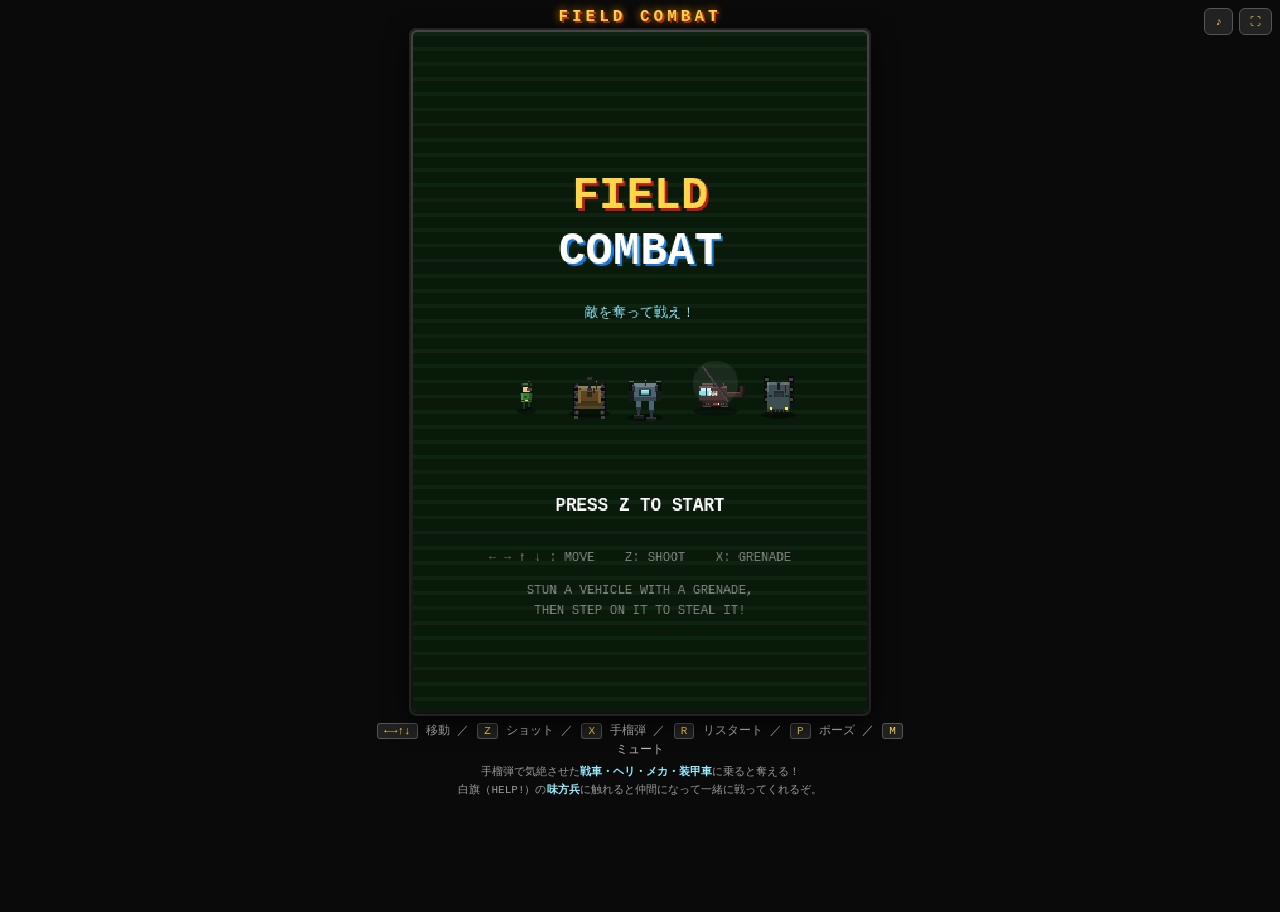
==== index.html @ cf2eb431 "Extend campaign to 6 stages with unique boss per stage New bosses (each with distinct visuals AND at" ====
<!doctype html>
<html lang="ja">
<head>
<meta charset="utf-8">
<meta name="viewport" content="width=device-width, initial-scale=1, maximum-scale=1, user-scalable=no, viewport-fit=cover">
<meta name="apple-mobile-web-app-capable" content="yes">
<meta name="mobile-web-app-capable" content="yes">
<meta name="theme-color" content="#0a0a0a">
<title>FIELD COMBAT - Capture & Conquer</title>
<style>
  html, body {
    margin: 0; padding: 0; background: #0a0a0a; color: #eee;
    font-family: "Hiragino Kaku Gothic ProN", "Meiryo", monospace;
    overscroll-behavior: none;
    -webkit-user-select: none; user-select: none;
    -webkit-touch-callout: none;
    touch-action: none;
  }
  body { display: flex; flex-direction: column; align-items: center; min-height: 100vh; padding: 6px 0; }
  h1 {
    font-size: 16px; margin: 2px 0; letter-spacing: 4px;
    color: #ffd54a; text-shadow: 0 0 8px #ff9800, 2px 2px 0 #b71c1c;
  }
  #wrap {
    position: relative;
    padding: 4px;
    background: linear-gradient(180deg,#444,#111);
    border-radius: 8px;
    box-shadow: 0 8px 24px rgba(0,0,0,.7), inset 0 0 0 2px #222;
    /* Scale canvas to fit viewport while keeping aspect ratio */
    width: min(96vw, calc((100vh - 220px) * 0.6667));
    aspect-ratio: 360 / 540;
    max-width: 540px;
  }
  canvas {
    display: block; image-rendering: pixelated;
    background: #2a6b2a; border-radius: 4px;
    width: 100%; height: 100%;
  }
  #help { font-size: 12px; line-height: 1.6; margin: 6px 8px 0; color: #bbb; max-width: 540px; text-align: center; }
  kbd { background:#222; color:#ffd54a; padding:1px 6px; border-radius:3px; border:1px solid #555; font-size: 11px; margin: 0 1px; }
  .legend { margin-top: 4px; font-size: 11px; color: #999; }
  .legend b { color:#9ef; }

  /* On-screen touch controls */
  #touch {
    position: fixed; left: 0; right: 0; bottom: 0;
    display: none;
    pointer-events: none;
    z-index: 50;
  }
  .pad {
    position: absolute; bottom: 16px;
    pointer-events: auto;
  }
  #dpad {
    left: 16px;
    width: 150px; height: 150px;
    background: radial-gradient(circle, rgba(255,255,255,0.08), rgba(255,255,255,0));
    border-radius: 50%;
    touch-action: none;
  }
  #stick {
    position: absolute; left: 50%; top: 50%;
    width: 64px; height: 64px;
    margin: -32px 0 0 -32px;
    background: rgba(255,213,74,0.6);
    border: 2px solid #ffd54a;
    border-radius: 50%;
    box-shadow: 0 0 12px rgba(255,213,74,0.5);
    transition: transform 0.05s linear;
  }
  #buttons {
    right: 16px;
    width: 170px; height: 150px;
  }
  .btn {
    position: absolute;
    width: 64px; height: 64px;
    border-radius: 50%;
    color: #fff;
    font-weight: bold;
    font-size: 18px;
    display: flex; align-items: center; justify-content: center;
    pointer-events: auto;
    user-select: none;
    box-shadow: 0 4px 0 rgba(0,0,0,0.5), inset 0 -4px 0 rgba(0,0,0,0.3);
    border: 2px solid rgba(255,255,255,0.4);
  }
  .btn:active, .btn.active { transform: translateY(2px); box-shadow: 0 2px 0 rgba(0,0,0,0.5), inset 0 -2px 0 rgba(0,0,0,0.3); }
  #btnZ { background: #d32f2f; bottom: 0; right: 0; }
  #btnX { background: #1976d2; bottom: 60px; right: 70px; }
  #btnP { background: #555; bottom: 110px; right: 0;
          width: 44px; height: 44px; font-size: 12px; }

  #topbtns {
    position: fixed; top: 8px; right: 8px; z-index: 60;
    display: flex; gap: 6px;
    pointer-events: auto;
  }
  .topbtn {
    background: #222; color: #ffd54a; border: 1px solid #555;
    padding: 6px 10px; border-radius: 6px; font-size: 11px;
    cursor: pointer; font-family: inherit;
  }

  /* Show touch UI on touch devices */
  @media (pointer: coarse), (hover: none) {
    #touch { display: block; }
    #help { display: none; }
    body { padding-bottom: 180px; }
    h1 { display: none; }
  }
</style>
</head>
<body>
  <h1>FIELD COMBAT</h1>
  <div id="wrap"><canvas id="game" width="360" height="540"></canvas></div>
  <div id="help">
    <kbd>←→↑↓</kbd> 移動 ／ <kbd>Z</kbd> ショット ／ <kbd>X</kbd> 手榴弾 ／ <kbd>R</kbd> リスタート ／ <kbd>P</kbd> ポーズ ／ <kbd>M</kbd> ミュート
    <div class="legend">
      手榴弾で気絶させた<b>戦車・ヘリ・メカ・装甲車</b>に乗ると奪える！<br>
      白旗（HELP!）の<b>味方兵</b>に触れると仲間になって一緒に戦ってくれるぞ。
    </div>
  </div>

  <div id="topbtns">
    <button class="topbtn" id="muteBtn">♪</button>
    <button class="topbtn" id="fsBtn">⛶</button>
  </div>

  <div id="touch">
    <div id="dpad" class="pad"><div id="stick"></div></div>
    <div id="buttons" class="pad">
      <div class="btn" id="btnZ">撃</div>
      <div class="btn" id="btnX">爆</div>
      <div class="btn" id="btnP">II</div>
    </div>
  </div>
<script>
(() => {
"use strict";

const cvs = document.getElementById("game");
const ctx = cvs.getContext("2d");
const W = cvs.width, H = cvs.height;

// ---------- Input ----------
const keys = Object.create(null);
const pressed = Object.create(null);
addEventListener("keydown", e => {
  const k = e.key.toLowerCase();
  if (!keys[k]) pressed[k] = true;
  keys[k] = true;
  if (["arrowup","arrowdown","arrowleft","arrowright"," "].includes(e.key.toLowerCase())) e.preventDefault();
});
addEventListener("keyup", e => { keys[e.key.toLowerCase()] = false; });

// ---------- Touch / Virtual Controls ----------
function setKey(name, down){
  if (down){
    if (!keys[name]) pressed[name] = true;
    keys[name] = true;
  } else {
    keys[name] = false;
  }
}

(function setupTouch(){
  const dpad = document.getElementById("dpad");
  const stick = document.getElementById("stick");
  if (!dpad) return;

  const dpadKeys = ["arrowleft","arrowright","arrowup","arrowdown"];
  let dpadId = null;
  function clearDpad(){
    for (const k of dpadKeys) setKey(k, false);
    stick.style.transform = "translate(0,0)";
  }
  function updateStick(clientX, clientY){
    const r = dpad.getBoundingClientRect();
    const cx = r.left + r.width/2;
    const cy = r.top + r.height/2;
    let dx = clientX - cx;
    let dy = clientY - cy;
    const max = r.width/2 - 12;
    const d = Math.hypot(dx,dy);
    if (d > max){ dx = dx/d*max; dy = dy/d*max; }
    stick.style.transform = `translate(${dx}px, ${dy}px)`;
    const dz = 14;
    setKey("arrowleft",  dx < -dz);
    setKey("arrowright", dx >  dz);
    setKey("arrowup",    dy < -dz);
    setKey("arrowdown",  dy >  dz);
  }
  dpad.addEventListener("touchstart", e => {
    e.preventDefault();
    const t = e.changedTouches[0];
    dpadId = t.identifier;
    updateStick(t.clientX, t.clientY);
  }, {passive:false});
  dpad.addEventListener("touchmove", e => {
    e.preventDefault();
    for (const t of e.changedTouches){
      if (t.identifier === dpadId){ updateStick(t.clientX, t.clientY); break; }
    }
  }, {passive:false});
  function endDpad(e){
    for (const t of e.changedTouches){
      if (t.identifier === dpadId){ dpadId = null; clearDpad(); break; }
    }
  }
  dpad.addEventListener("touchend", e => { e.preventDefault(); endDpad(e); }, {passive:false});
  dpad.addEventListener("touchcancel", e => { e.preventDefault(); endDpad(e); }, {passive:false});

  function bindBtn(id, key){
    const el = document.getElementById(id); if (!el) return;
    el.addEventListener("touchstart", e => { e.preventDefault(); setKey(key, true); el.classList.add("active"); }, {passive:false});
    const up = e => { e.preventDefault(); setKey(key, false); el.classList.remove("active"); };
    el.addEventListener("touchend", up, {passive:false});
    el.addEventListener("touchcancel", up, {passive:false});
    // Mouse fallback for desktop testing
    el.addEventListener("mousedown", e => { e.preventDefault(); setKey(key, true); el.classList.add("active"); });
    el.addEventListener("mouseup",   e => { e.preventDefault(); setKey(key, false); el.classList.remove("active"); });
    el.addEventListener("mouseleave",e => { setKey(key, false); el.classList.remove("active"); });
  }
  bindBtn("btnZ", "z");
  bindBtn("btnX", "x");
  bindBtn("btnP", "p");

  // Top buttons
  const muteBtn = document.getElementById("muteBtn");
  if (muteBtn) muteBtn.addEventListener("click", () => { setKey("m", true); setTimeout(()=>setKey("m",false), 50); });
  const fsBtn = document.getElementById("fsBtn");
  if (fsBtn) fsBtn.addEventListener("click", () => {
    if (!document.fullscreenElement) document.documentElement.requestFullscreen?.();
    else document.exitFullscreen?.();
  });
})();

// ---------- Audio (Web Audio API, all procedural) ----------
const audio = (() => {
  let actx = null;
  let master = null;
  let muted = false;
  let bgmTimer = null;
  let bgmStep = 0;
  let bgmTempo = 130; // ms per 16th note
  let bgmStage = 1;

  function ensure(){
    if (actx) return;
    const AC = window.AudioContext || window.webkitAudioContext;
    if (!AC) return;
    actx = new AC();
    master = actx.createGain();
    master.gain.value = 0.35;
    master.connect(actx.destination);
  }
  function resume(){
    ensure();
    if (actx && actx.state === "suspended") actx.resume();
  }

  function tone({freq=440, type="square", dur=0.1, vol=0.3, attack=0.005, release=0.05, sweep=0, pan=0}){
    if (!actx || muted) return;
    const t = actx.currentTime;
    const o = actx.createOscillator();
    o.type = type;
    o.frequency.setValueAtTime(freq, t);
    if (sweep) o.frequency.exponentialRampToValueAtTime(Math.max(40, freq + sweep), t + dur);
    const g = actx.createGain();
    g.gain.setValueAtTime(0, t);
    g.gain.linearRampToValueAtTime(vol, t + attack);
    g.gain.linearRampToValueAtTime(0, t + dur + release);
    o.connect(g).connect(master);
    o.start(t);
    o.stop(t + dur + release + 0.02);
  }

  function noiseBurst({dur=0.15, vol=0.4, freq=2000, q=1, sweep=-1500}){
    if (!actx || muted) return;
    const t = actx.currentTime;
    const len = Math.floor(actx.sampleRate * dur);
    const buf = actx.createBuffer(1, len, actx.sampleRate);
    const d = buf.getChannelData(0);
    for (let i=0;i<len;i++) d[i] = (Math.random()*2-1) * (1 - i/len);
    const src = actx.createBufferSource();
    src.buffer = buf;
    const f = actx.createBiquadFilter();
    f.type = "bandpass";
    f.frequency.setValueAtTime(freq, t);
    if (sweep) f.frequency.exponentialRampToValueAtTime(Math.max(80, freq + sweep), t + dur);
    f.Q.value = q;
    const g = actx.createGain();
    g.gain.setValueAtTime(vol, t);
    g.gain.linearRampToValueAtTime(0, t + dur);
    src.connect(f).connect(g).connect(master);
    src.start(t);
    src.stop(t + dur + 0.02);
  }

  // SFX
  function sfxShoot(){
    tone({freq:880, type:"square", dur:0.04, vol:0.15, sweep:-400, release:0.02});
  }
  function sfxTankShot(){
    tone({freq:200, type:"sawtooth", dur:0.1, vol:0.25, sweep:-120});
    noiseBurst({dur:0.12, vol:0.3, freq:800, sweep:-600});
  }
  function sfxGrenadeThrow(){
    tone({freq:300, type:"sine", dur:0.1, vol:0.18, sweep:200});
  }
  function sfxExplosion(big=false){
    noiseBurst({dur:big?0.45:0.22, vol:big?0.55:0.4, freq:big?900:1500, q:0.7, sweep:-1200});
    tone({freq:big?80:120, type:"sawtooth", dur:big?0.35:0.18, vol:0.3, sweep:-50});
  }
  function sfxEnemyShoot(){
    tone({freq:440, type:"square", dur:0.05, vol:0.08, sweep:-200});
  }
  function sfxHit(){
    noiseBurst({dur:0.15, vol:0.4, freq:400, sweep:-200});
    tone({freq:160, type:"square", dur:0.12, vol:0.25, sweep:-80});
  }
  function sfxPlayerHit(){
    tone({freq:600, type:"sawtooth", dur:0.3, vol:0.4, sweep:-500});
    noiseBurst({dur:0.3, vol:0.35, freq:600, sweep:-400});
  }
  function sfxBoard(){
    // Triumphant capture jingle
    const seq = [523, 659, 784, 1046];
    seq.forEach((f, i) => setTimeout(() => tone({freq:f, type:"square", dur:0.1, vol:0.25}), i*60));
  }
  function sfxPickup(){
    tone({freq:880, type:"square", dur:0.06, vol:0.2});
    setTimeout(() => tone({freq:1320, type:"square", dur:0.08, vol:0.2}), 60);
  }
  function sfxOneUp(){
    [659, 784, 988, 1318].forEach((f, i) => setTimeout(() => tone({freq:f, type:"square", dur:0.08, vol:0.25}), i*70));
  }
  function sfxBossWarn(){
    for (let i=0;i<4;i++) setTimeout(() => tone({freq:200, type:"sawtooth", dur:0.15, vol:0.35}), i*200);
  }
  function sfxBossExplode(){
    for (let i=0;i<8;i++) setTimeout(() => sfxExplosion(true), i*120);
  }
  function sfxStageStart(){
    [523, 659, 784].forEach((f, i) => setTimeout(() => tone({freq:f, type:"triangle", dur:0.15, vol:0.3}), i*100));
  }
  function sfxGameOver(){
    [523, 466, 392, 330, 262].forEach((f, i) => setTimeout(() => tone({freq:f, type:"sawtooth", dur:0.25, vol:0.35}), i*180));
  }

  // BGM — simple chiptune loop, different per stage
  // 32-step patterns with bass / lead / harmony / drum tracks.
  // K = kick, S = snare, H = hi-hat (closed), O = open hat
  const _ = "_";
  const stageBgm = {
    1: { // Heroic march — A minor
      tempo: 120,
      bass: [
        "A2",_,"A2",_,"E3",_,"A2",_,  "A2",_,"A2","E2","E3",_,"D3",_,
        "F2",_,"F2",_,"C3",_,"F2",_,  "G2",_,"G2","D3","E3",_,"E2",_,
      ],
      lead: [
        "A4",_,"C5","E5","A5",_,"E5","C5",  "B4","A4","E5",_,"D5",_,"C5","B4",
        "F4","A4","C5","F5","E5","C5","A4","C5",  "G4","B4","D5","G5","E5","D5","C5","B4",
      ],
      harm: [
        _,_,"E4",_,_,_,"A4",_,  _,_,"C5",_,_,_,"E4",_,
        _,_,"A4",_,_,_,"C5",_,  _,_,"D5",_,_,_,"G4",_,
      ],
      drum: [
        "K","H","S","H","K","H","S","H",  "K","H","S","H","K","K","S","O",
        "K","H","S","H","K","H","S","H",  "K","H","S","H","K","K","S","O",
      ],
    },
    2: { // Desert chase — D dorian, syncopated
      tempo: 138,
      bass: [
        "D2",_,_,"D2","A2",_,"D2",_,  "F2",_,_,"F2","C3",_,"F2",_,
        "G2",_,_,"G2","D3",_,"G2",_,  "A2","A2","E3",_,"A2",_,"C3","E3",
      ],
      lead: [
        "D5",_,"F5","A5","G5","F5","D5","A4",  "F5","E5","D5","F5","A5",_,"G5","F5",
        "E5",_,"G5","B5","A5","G5","E5","B4",  "A5","G5","E5","D5","C5","A4","D5","E5",
      ],
      harm: [
        "A4",_,_,_,"D5",_,_,_,  "C5",_,_,_,"F5",_,_,_,
        "B4",_,_,_,"D5",_,_,_,  "C5",_,_,"E5","A5",_,_,_,
      ],
      drum: [
        "K","H","H","S","K","H","O","S",  "K","H","H","S","K","K","S","H",
        "K","H","H","S","K","H","O","S",  "K","H","S","H","K","S","K","O",
      ],
    },
    3: { // Stage 3 — E phrygian, ominous
      tempo: 110,
      bass: [
        "E2","E2",_,"E2","B2",_,"E2",_,  "E2","E2","E3","E2","B2",_,"D3",_,
        "C3","C3",_,"C3","G2",_,"C3",_,  "D3","D3","A2","D3","E3",_,"B2","E3",
      ],
      lead: [
        "E5",_,"G5","B5","E6",_,"D6","B5",  "C6","B5","G5","B5","D6",_,"C6","B5",
        "G5",_,"B5","D6","G6",_,"F6","D6",  "E6","D6","B5","D6","E6","D6","C6","B5",
      ],
      harm: [
        "B4",_,_,_,"E5",_,"G5","E5",  "G5",_,_,_,"B5",_,"D6","B5",
        "C5",_,_,_,"E5",_,"G5","E5",  "G5",_,_,_,"B5",_,"E6","B5",
      ],
      drum: [
        "K",_,"S","H","K","H","S","K",  "K","H","S","H","K","K","S","O",
        "K",_,"S","H","K","H","S","K",  "K","S","K","S","O","O","S","O",
      ],
    },
    4: { // Stage 4 — Arctic, B minor cold and crisp
      tempo: 116,
      bass: [
        "B2",_,"F#3",_,"B2",_,"F#3",_,  "G2",_,"D3",_,"G2",_,"D3",_,
        "E2",_,"B2",_,"E2",_,"B2",_,    "F#2",_,"C#3",_,"F#2","F#2","E3","F#3",
      ],
      lead: [
        "B4","D5","F#5","B5","A5","F#5","D5","B4",  "G4","B4","D5","G5","F#5","D5","B4","D5",
        "E5","G5","B5","E6","D6","B5","G5","E5",    "F#5","A5","C#6","F#6","E6","C#6","A5","F#5",
      ],
      harm: [
        "F#4",_,_,_,"B4",_,"D5",_,  "D4",_,_,_,"G4",_,"B4",_,
        "B3",_,_,_,"E4",_,"G4",_,   "C#5",_,_,_,"F#5",_,"A5",_,
      ],
      drum: [
        "K","H","S","H","K","H","S","H",  "K","H","S","H","K","K","S","O",
        "K","H","S","H","K","H","S","H",  "K","S","K","S","K","H","S","O",
      ],
    },
    5: { // Stage 5 — Volcanic, C# minor heavy and aggressive
      tempo: 144,
      bass: [
        "C#2","C#2","C#3","C#2","G#2","C#3","C#2",_,  "C#2","C#2","C#3",_,"G#2",_,"B2",_,
        "A2","A2","A3","A2","E3","A3","A2",_,         "B2","B2","F#3","B2","A2","B2","C#3","B2",
      ],
      lead: [
        "C#5","E5","G#5","C#6","B5","G#5","E5","C#5",  "C#5","G#5","B5","E6","D#6","B5","G#5","E5",
        "A5","C#6","E6","A6","G#6","E6","C#6","A5",    "B5","D6","F#6","B6","A6","F#6","D6","B5",
      ],
      harm: [
        "G#4",_,_,_,"C#5",_,"E5",_,  "E5",_,_,_,"G#5",_,"B5",_,
        "E5",_,_,_,"A5",_,"C#6",_,   "F#5",_,_,_,"B5",_,"D6",_,
      ],
      drum: [
        "K","K","S","H","K","H","S","K",  "K","H","S","H","K","K","S","O",
        "K","K","S","H","K","H","S","K",  "K","S","K","S","O","O","S","O",
      ],
    },
    6: { // Stage 6 — Final boss, A minor / D minor epic
      tempo: 128,
      bass: [
        "A2","A2","E3","A2","D3","A2","E3","A2",  "F2","F2","C3","F2","G2","F2","C3","F2",
        "D2","D2","A2","D2","E3","D2","A2","D2",  "E2","E2","B2","E2","A2","B2","C3","E3",
      ],
      lead: [
        "A4","E5","A5","C6","B5","A5","E5","C5",  "F5","A5","C6","F6","E6","C6","A5","F5",
        "D5","F5","A5","D6","C6","A5","F5","D5",  "E5","G5","B5","E6","A6","E6","B5","G5",
      ],
      harm: [
        "E4",_,_,_,"A4",_,"C5","E5",  "C5",_,_,_,"F5",_,"A5","C5",
        "A4",_,_,_,"D5",_,"F5","A5",  "B4",_,_,_,"E5",_,"A5","E5",
      ],
      drum: [
        "K","H","S","H","K","K","S","H",  "K","H","S","H","K","K","S","O",
        "K","H","S","H","K","K","S","H",  "K","S","K","S","O","O","S","O",
      ],
    },
  };

  function noteFreq(name){
    if (name === "_") return 0;
    const map = {C:0,D:2,E:4,F:5,G:7,A:9,B:11};
    const m = name.match(/^([A-G])(#?)(-?\d)$/);
    if (!m) return 0;
    let n = map[m[1]] + (m[2] === "#" ? 1 : 0);
    const oct = parseInt(m[3], 10);
    const midi = 12*(oct+1) + n;
    return 440 * Math.pow(2, (midi-69)/12);
  }
  function drumHit(kind, vol=0.4){
    if (!actx || muted) return;
    if (kind === "K"){
      // Kick: low sine sweep
      tone({freq:140, type:"sine", dur:0.10, vol:vol*0.95, sweep:-100, attack:0.002, release:0.04});
      tone({freq:60,  type:"sine", dur:0.12, vol:vol*0.7, sweep:-30, attack:0.002, release:0.04});
    } else if (kind === "S"){
      // Snare: noise + tone body
      noiseBurst({dur:0.10, vol:vol*0.45, freq:1800, q:0.8, sweep:-600});
      tone({freq:220, type:"triangle", dur:0.06, vol:vol*0.25, sweep:-120});
    } else if (kind === "H"){
      // Closed hi-hat
      noiseBurst({dur:0.04, vol:vol*0.18, freq:8000, q:6, sweep:0});
    } else if (kind === "O"){
      // Open hi-hat
      noiseBurst({dur:0.18, vol:vol*0.14, freq:7500, q:4, sweep:-1500});
    }
  }
  function startBgm(stage){
    if (!actx || muted) return;
    stopBgm();
    bgmStage = stage;
    bgmStep = 0;
    const cfg = stageBgm[stage] || stageBgm[1];
    bgmTempo = cfg.tempo;
    const tick = () => {
      if (muted){ bgmTimer = null; return; }
      const len = cfg.bass.length;
      const i = bgmStep % len;
      const bar = Math.floor(bgmStep / len) % 4; // 4-bar phrase variation
      const stepDur = bgmTempo/1000;
      // Bass — triangle
      const bf = noteFreq(cfg.bass[i]);
      if (bf) tone({freq:bf, type:"triangle", dur:stepDur*0.92, vol:0.20, attack:0.005, release:0.04});
      // Lead — square pulse
      const lf = noteFreq(cfg.lead[i]);
      if (lf) tone({freq:lf, type:"square", dur:stepDur*0.78, vol:0.10, attack:0.003, release:0.03});
      // Harmony — softer square one octave shifted
      const hf = noteFreq(cfg.harm[i]);
      if (hf) tone({freq:hf, type:"square", dur:stepDur*0.65, vol:0.06, attack:0.005, release:0.05});
      // Drum
      const d = cfg.drum[i];
      if (d && d !== "_") drumHit(d, 0.45);
      // Ad-lib: every 4th bar add a fill on last 4 steps
      if (bar === 3 && i >= len-4){
        if (i % 2 === 0){
          tone({freq:880 + (i-len+4)*120, type:"square", dur:stepDur*0.4, vol:0.07});
        }
        if (i === len-1) drumHit("O", 0.6);
      }
      // Arp on top — gentle, only when not on a rest
      if (lf && bar % 2 === 1){
        const arp = lf * 2;
        tone({freq:arp, type:"square", dur:stepDur*0.18, vol:0.04, attack:0.001, release:0.02});
      }
      bgmStep++;
      bgmTimer = setTimeout(tick, bgmTempo);
    };
    tick();
  }
  function stopBgm(){
    if (bgmTimer){ clearTimeout(bgmTimer); bgmTimer = null; }
  }
  function setMuted(m){
    muted = m;
    if (muted) stopBgm();
  }
  function isMuted(){ return muted; }

  return {
    resume, ensure,
    sfxShoot, sfxTankShot, sfxGrenadeThrow, sfxExplosion,
    sfxEnemyShoot, sfxHit, sfxPlayerHit, sfxBoard,
    sfxPickup, sfxOneUp, sfxBossWarn, sfxBossExplode,
    sfxStageStart, sfxGameOver,
    startBgm, stopBgm, setMuted, isMuted,
  };
})();

// First user gesture: unlock audio
function unlockAudio(){
  audio.resume();
  removeEventListener("keydown", unlockAudio);
  removeEventListener("pointerdown", unlockAudio);
}
addEventListener("keydown", unlockAudio);
addEventListener("pointerdown", unlockAudio);

// ---------- Game state ----------
let state;
function reset() {
  state = {
    t: 0,
    scroll: 0,
    paused: false,
    screen: "title",     // "title" | "play" | "over" | "clear"
    stage: 1,
    stageTimer: 0,
    stageBanner: 120,
    bossActive: false,
    boss: null,
    player: {
      x: W/2, y: H - 70, w: 14, h: 16,
      dir: -Math.PI/2,
      mode: "foot",
      vehHp: 0,
      shotCd: 0,
      grenadeCd: 0,
      grenadeStock: 12,
      grenadeRegen: 0,
      invuln: 120,
      hp: 5,
      maxHp: 5,
      lives: 5,
      walkPhase: 0,
      muzzle: 0,
    },
    bullets: [],
    eBullets: (() => {
      const arr = [];
      const _push = arr.push.bind(arr);
      arr.push = function(b){
        // Global enemy-bullet slowdown for easier difficulty
        b.vx *= 0.45;
        b.vy *= 0.45;
        return _push(b);
      };
      return arr;
    })(),
    grenades: [],
    enemies: [],
    allies: [],          // friendly NPCs that follow and fight
    items: [],
    fx: [],
    smoke: [],
    score: 0,
    spawnTimer: 0,
    heliTimer: 200,
    powTimer: 240,       // POW spawn timer
    flash: 0,
    shake: 0,
  };
}
reset();

// ---------- Helpers ----------
const rand = (a,b) => a + Math.random()*(b-a);
const irand = (a,b) => Math.floor(rand(a,b));
function aabb(a,b){
  return Math.abs(a.x-b.x) < (a.w+b.w)/2 && Math.abs(a.y-b.y) < (a.h+b.h)/2;
}
function addExplosion(x,y,size=1){
  if (size >= 1.0) audio.sfxExplosion(size >= 1.5);
  else audio.sfxHit();
  const n = Math.floor(8 + size*10);
  for (let i=0;i<n;i++){
    state.fx.push({
      kind:"spark",
      x, y,
      vx: rand(-3,3)*size, vy: rand(-3,3)*size,
      life: irand(16,32),
      r: rand(2, 3+size*2),
      c: ["#ffd54a","#ff7043","#fff","#bf360c","#ffeb3b"][irand(0,5)],
    });
  }
  state.fx.push({ kind:"ring", x, y, life: 16, r: 2, max: 14*size, c:"#ffeb3b" });
  state.fx.push({ kind:"ring", x, y, life: 22, r: 2, max: 22*size, c:"#fff" });
  state.flash = Math.max(state.flash, 4*size);
  state.shake = Math.max(state.shake, 4*size);
  for (let i=0;i<6;i++){
    state.smoke.push({
      x, y, vx: rand(-0.6,0.6), vy: rand(-1.5,-0.4),
      life: irand(40,80), r: rand(4,7+size*2),
    });
  }
}
function addMuzzle(x,y,ang){
  state.fx.push({ kind:"muzzle", x, y, ang, life: 4 });
}
function spawnFloater(x, y, text, color="#ffd54a"){
  state.fx.push({ kind:"text", x, y, vy:-0.8, life: 60, text, c: color });
}

// ---------- Spawning ----------
function spawnSoldier(){
  state.enemies.push({
    type:"soldier",
    x: rand(20, W-20), y: -10,
    w: 12, h: 14,
    vy: rand(0.6, 1.2),
    hp: 1,
    shotCd: irand(60, 160),
    walkPhase: 0,
    color: "#c0392b",
  });
}
function spawnHeavySoldier(){
  state.enemies.push({
    type:"heavy",
    x: rand(20, W-20), y: -10,
    w: 14, h: 16,
    vy: rand(0.4, 0.7),
    hp: 2,
    shotCd: irand(80, 140),
    walkPhase: 0,
    color: "#7d3c98",
  });
}
function spawnRocketSoldier(){
  state.enemies.push({
    type:"rocket",
    x: rand(20, W-20), y: -10,
    w: 14, h: 16,
    vy: rand(0.5, 0.9),
    hp: 2,
    shotCd: irand(100, 200),
    walkPhase: 0,
    color: "#0d4f6e",
  });
}
function spawnTank(){
  state.enemies.push({
    type:"tank",
    x: rand(30, W-30), y: -20,
    w: 22, h: 22,
    vy: rand(0.3, 0.6),
    hp: 3,
    shotCd: irand(80, 160),
    stunned: 0,
    boardable: true,
  });
}
function spawnHeavyTank(){
  state.enemies.push({
    type:"heavyTank",
    x: rand(30, W-30), y: -20,
    w: 28, h: 26,
    vy: rand(0.2, 0.4),
    hp: 5,
    shotCd: irand(60, 120),
    stunned: 0,
    boardable: true,
  });
}
function spawnAPC(){
  state.enemies.push({
    type:"apc",
    x: rand(30, W-30), y: -20,
    w: 22, h: 26,
    vy: rand(0.7, 1.1),
    hp: 2,
    shotCd: irand(70, 120),
    stunned: 0,
    boardable: true,
  });
}
function spawnMech(){
  state.enemies.push({
    type:"mech",
    x: rand(30, W-30), y: -28,
    w: 22, h: 28,
    vy: rand(0.25, 0.45),
    hp: 4,
    shotCd: irand(50, 110),
    stunned: 0,
    boardable: true,
    walkPhase: 0,
  });
}
function spawnHeli(attack=false){
  const fromLeft = Math.random() < 0.5;
  state.enemies.push({
    type: attack ? "attackHeli" : "heli",
    x: fromLeft ? -20 : W+20,
    y: rand(40, 180),
    w: 30, h: 16,
    vx: fromLeft ? rand(0.8,1.4) : -rand(0.8,1.4),
    hp: attack ? 6 : 3,
    dropCd: 60,
    drops: attack ? 0 : irand(2,4),
    bladePhase: 0,
    shotCd: attack ? 60 : 999,
    stunned: 0,
    boardable: true,
  });
}
function spawnPara(x,y){
  state.enemies.push({
    type:"para",
    x, y,
    w: 12, h: 18,
    vy: 0.6,
    hp: 1,
    landed: false,
    shotCd: 200,
    walkPhase: 0,
    color: "#c0392b",
  });
}
function spawnPOW(){
  // Captured friendly waiting on the field — touch to recruit
  state.items.push({
    kind: "pow",
    x: rand(30, W-30),
    y: -20,
    vy: 0.4,
    w: 14, h: 18,
    life: 1200,
    bob: 0,
  });
}
function recruitAlly(x, y){
  if (state.allies.length >= 4) return; // cap
  state.allies.push({
    x, y,
    w: 12, h: 16,
    targetX: x, targetY: y,
    walkPhase: 0,
    shotCd: 30,
    invuln: 60,
    hp: 2,
  });
  audio.sfxBoard();
}
// Boss archetype config (1..6) — each has distinct visuals + attacks
const BOSS_ARCHETYPES = {
  1: { name:"WAR FORTRESS",   sizeMul: 1.0, shape:"fortress", w:140, h:110,
       parts: [
         { name:"L_TURRET", ox:-0.42, oy: 0.05, hpMax: 6, shotCd: 120, w: 26, h: 22 },
         { name:"R_TURRET", ox: 0.42, oy: 0.05, hpMax: 6, shotCd: 150, w: 26, h: 22 },
         { name:"TOP_GUN",  ox: 0.0,  oy:-0.32, hpMax: 4, shotCd: 90,  w: 22, h: 18 },
       ] },
  2: { name:"SAND CRAB",      sizeMul: 1.1, shape:"crab", w:160, h:90,
       parts: [
         { name:"L_CLAW", ox:-0.55, oy: 0.10, hpMax: 8, shotCd: 90, w: 36, h: 28 },
         { name:"R_CLAW", ox: 0.55, oy: 0.10, hpMax: 8, shotCd: 110, w: 36, h: 28 },
       ] },
  3: { name:"SKY CARRIER",    sizeMul: 1.2, shape:"carrier", w:200, h:80,
       parts: [
         { name:"L_POD", ox:-0.40, oy: 0.10, hpMax: 5, shotCd: 70, w: 22, h: 18 },
         { name:"R_POD", ox: 0.40, oy: 0.10, hpMax: 5, shotCd: 70, w: 22, h: 18 },
         { name:"BAY",   ox: 0.00, oy: 0.20, hpMax: 6, shotCd: 140, w: 40, h: 18 },
       ] },
  4: { name:"GLACIER WALKER", sizeMul: 1.3, shape:"walker", w:170, h:130,
       parts: [
         { name:"L_GUN", ox:-0.40, oy:-0.10, hpMax: 7, shotCd: 60, w: 24, h: 22 },
         { name:"R_GUN", ox: 0.40, oy:-0.10, hpMax: 7, shotCd: 60, w: 24, h: 22 },
         { name:"CHEST", ox: 0.00, oy: 0.05, hpMax: 8, shotCd: 110, w: 36, h: 28 },
       ] },
  5: { name:"INFERNO TRAIN",  sizeMul: 1.4, shape:"train", w:230, h:90,
       parts: [
         { name:"FRONT_GUN", ox:-0.35, oy:-0.20, hpMax: 6, shotCd: 80, w: 24, h: 22 },
         { name:"MID_GUN",   ox: 0.00, oy:-0.20, hpMax: 6, shotCd: 100, w: 24, h: 22 },
         { name:"REAR_GUN",  ox: 0.35, oy:-0.20, hpMax: 6, shotCd: 120, w: 24, h: 22 },
       ] },
  6: { name:"OMEGA OVERLORD", sizeMul: 1.6, shape:"overlord", w:200, h:160,
       parts: [
         { name:"L_BLADE", ox:-0.45, oy: 0.05, hpMax: 9, shotCd: 80, w: 24, h: 30 },
         { name:"R_BLADE", ox: 0.45, oy: 0.05, hpMax: 9, shotCd: 80, w: 24, h: 30 },
         { name:"L_SHOULD",ox:-0.30, oy:-0.32, hpMax: 6, shotCd: 100, w: 22, h: 18 },
         { name:"R_SHOULD",ox: 0.30, oy:-0.32, hpMax: 6, shotCd: 100, w: 22, h: 18 },
       ] },
};

function spawnBoss(){
  const stage = state.stage;
  const proto = BOSS_ARCHETYPES[stage] || BOSS_ARCHETYPES[6];
  const sizeMul = proto.sizeMul;
  const w = Math.floor(proto.w);
  const h = Math.floor(proto.h);
  const baseHp = 25 + (stage-1) * 18;
  state.boss = {
    type:"boss",
    archetype: stage,
    shape: proto.shape,
    name: proto.name,
    x: W/2, y: -h,
    w, h,
    sizeMul,
    targetY: 30 + h/2,
    hp: baseHp,
    maxHp: baseHp,
    shotCd: 90,
    moveT: 0,
    phase: 0,
    parts: proto.parts.map(p => ({
      name: p.name, ox: p.ox, oy: p.oy,
      hp: p.hpMax, max: p.hpMax,
      shotCd: p.shotCd,
      w: p.w * sizeMul, h: p.h * sizeMul,
    })),
    introT: 0,
  };
  state.bossActive = true;
  state.shake = 12;
  audio.sfxBossWarn();
}
function bossPartWorldPos(boss, part){
  return { x: boss.x + part.ox * boss.w, y: boss.y + part.oy * boss.h, w: part.w, h: part.h };
}

// ---------- Update ----------
function update(){
  state.t++;

  if (state.screen === "title"){
    if (pressed.z || pressed["enter"] || pressed[" "]){
      state.screen = "play";
      state.stageBanner = 120;
      audio.sfxStageStart();
      audio.startBgm(state.stage);
    }
    if (pressed.m){ audio.setMuted(!audio.isMuted()); if (!audio.isMuted()) audio.startBgm(state.stage); }
    return;
  }
  if (state.screen === "over" || state.screen === "clear"){
    if (pressed.r){ reset(); }
    if (pressed.m){ audio.setMuted(!audio.isMuted()); }
    return;
  }
  if (pressed.p){
    state.paused = !state.paused;
    if (state.paused) audio.stopBgm();
    else audio.startBgm(state.stage);
  }
  if (pressed.m){
    audio.setMuted(!audio.isMuted());
    if (!audio.isMuted() && !state.paused) audio.startBgm(state.stage);
  }
  if (state.paused) return;

  state.scroll += 0.7;
  state.stageTimer++;
  if (state.stageBanner > 0) state.stageBanner--;

  // Boss spawn check
  const bossAt = 60*45; // ~45s per stage
  if (!state.bossActive && state.boss === null && state.stageTimer > bossAt){
    spawnBoss();
  }

  // Spawning rhythm
  const diff = 1 + Math.min(3, state.score / 5000) + (state.stage-1)*0.5;
  state.spawnTimer--;
  if (!state.bossActive && state.stageTimer < bossAt && state.spawnTimer <= 0){
    const r = Math.random();
    const stage = state.stage;
    if (stage === 1){
      if (r<0.55) spawnSoldier();
      else if (r<0.85) spawnTank();
      else spawnHeavySoldier();
    } else if (stage === 2){
      if (r<0.35) spawnSoldier();
      else if (r<0.55) spawnHeavySoldier();
      else if (r<0.7) spawnRocketSoldier();
      else if (r<0.85) spawnTank();
      else spawnAPC();
    } else {
      if (r<0.25) spawnSoldier();
      else if (r<0.4) spawnHeavySoldier();
      else if (r<0.55) spawnRocketSoldier();
      else if (r<0.7) spawnTank();
      else if (r<0.82) spawnHeavyTank();
      else if (r<0.92) spawnAPC();
      else spawnMech();
    }
    state.spawnTimer = Math.max(60, 130 - diff*8) + irand(0,30);
  }
  state.heliTimer--;
  if (!state.bossActive && state.heliTimer <= 0){
    if (state.stage >= 2 && Math.random() < 0.3) spawnHeli(true);
    else spawnHeli(false);
    state.heliTimer = irand(540, 800);
  }
  // POW (rescuable allies) — spawn often
  state.powTimer--;
  if (!state.bossActive && state.powTimer <= 0){
    spawnPOW();
    state.powTimer = irand(280, 480);
  }

  // Player
  const p = state.player;
  if (p.invuln > 0) p.invuln--;
  if (p.muzzle > 0) p.muzzle--;
  // grenade regen
  if (p.grenadeStock < 5){
    p.grenadeRegen++;
    if (p.grenadeRegen >= 360){ p.grenadeStock++; p.grenadeRegen = 0; }
  }
  let dx=0, dy=0;
  if (keys["arrowleft"]||keys["a"]) dx -= 1;
  if (keys["arrowright"]||keys["d"]) dx += 1;
  if (keys["arrowup"]||keys["w"]) dy -= 1;
  if (keys["arrowdown"]||keys["s"]) dy += 1;
  let speed;
  switch(p.mode){
    case "tank": speed = 1.4; break;
    case "heli": speed = 2.6; break;
    case "mech": speed = 1.6; break;
    case "apc":  speed = 2.4; break;
    default:     speed = 2.0;
  }
  if (dx||dy){
    const m = Math.hypot(dx,dy);
    p.x += (dx/m)*speed;
    p.y += (dy/m)*speed;
    p.dir = Math.atan2(dy, dx);
    p.walkPhase += 0.25;
  }
  p.x = Math.max(8, Math.min(W-8, p.x));
  p.y = Math.max(20, Math.min(H-12, p.y));

  // Shoot
  if (p.shotCd > 0) p.shotCd--;
  if (keys["z"] && p.shotCd <= 0){
    if (p.mode === "tank"){
      state.bullets.push({x:p.x-3, y:p.y-12, vx:0, vy:-6, w:4, h:8, big:true, dmg:2});
      state.bullets.push({x:p.x+3, y:p.y-12, vx:0, vy:-6, w:4, h:8, big:true, dmg:2});
      addMuzzle(p.x, p.y-14, -Math.PI/2);
      audio.sfxTankShot();
      p.shotCd = 14; p.muzzle = 4;
    } else if (p.mode === "heli"){
      // Spread shot
      state.bullets.push({x:p.x, y:p.y-8, vx:0, vy:-7, w:3, h:7, dmg:1});
      state.bullets.push({x:p.x-5, y:p.y-6, vx:-1.2, vy:-6.5, w:3, h:6, dmg:1});
      state.bullets.push({x:p.x+5, y:p.y-6, vx:1.2, vy:-6.5, w:3, h:6, dmg:1});
      addMuzzle(p.x, p.y-8, -Math.PI/2);
      audio.sfxShoot();
      p.shotCd = 6; p.muzzle = 3;
    } else if (p.mode === "mech"){
      // Rapid heavy MG
      state.bullets.push({x:p.x-4, y:p.y-10, vx:rand(-0.3,0.3), vy:-7, w:3, h:6, dmg:1});
      state.bullets.push({x:p.x+4, y:p.y-10, vx:rand(-0.3,0.3), vy:-7, w:3, h:6, dmg:1});
      addMuzzle(p.x, p.y-10, -Math.PI/2);
      audio.sfxShoot();
      p.shotCd = 4; p.muzzle = 2;
    } else if (p.mode === "apc"){
      // Twin MG
      state.bullets.push({x:p.x-4, y:p.y-10, vx:0, vy:-6, w:3, h:6, dmg:1});
      state.bullets.push({x:p.x+4, y:p.y-10, vx:0, vy:-6, w:3, h:6, dmg:1});
      addMuzzle(p.x, p.y-10, -Math.PI/2);
      audio.sfxShoot();
      p.shotCd = 7; p.muzzle = 3;
    } else {
      state.bullets.push({x:p.x, y:p.y-10, vx:0, vy:-5.5, w:3, h:6, dmg:1});
      addMuzzle(p.x, p.y-12, -Math.PI/2);
      audio.sfxShoot();
      p.shotCd = 8; p.muzzle = 3;
    }
  }
  // Grenade (foot only)
  if (p.grenadeCd > 0) p.grenadeCd--;
  if (pressed.x && p.mode === "foot" && p.grenadeCd <= 0 && p.grenadeStock > 0){
    let ax = Math.cos(p.dir), ay = Math.sin(p.dir);
    if (!dx && !dy){ ax = 0; ay = -1; }
    state.grenades.push({
      x: p.x, y: p.y-6,
      vx: ax*2.4, vy: ay*2.4 - 1.2,
      life: 50, spin: 0,
    });
    audio.sfxGrenadeThrow();
    p.grenadeCd = 30;
    p.grenadeStock--;
  }

  // Bullets
  for (const b of state.bullets){ b.x += b.vx; b.y += b.vy; }
  state.bullets = state.bullets.filter(b => b.y > -10 && b.y < H+10 && b.x > -10 && b.x < W+10);
  for (const b of state.eBullets){
    b.x += b.vx; b.y += b.vy;
    if (b.kind === "rocket"){
      b.smokeT = (b.smokeT||0) - 1;
      if (b.smokeT <= 0){
        state.smoke.push({x:b.x, y:b.y, vx:rand(-0.2,0.2), vy:rand(-0.2,0.2), life:irand(20,40), r:3});
        b.smokeT = 3;
      }
    }
  }
  state.eBullets = state.eBullets.filter(b => b.y > -10 && b.y < H+10 && b.x > -10 && b.x < W+10);

  // Grenades
  for (const g of state.grenades){
    g.x += g.vx;
    g.y += g.vy;
    g.vy += 0.08;
    g.spin += 0.4;
    g.life--;
    if (g.life <= 0){
      addExplosion(g.x, g.y, 1.4);
      const targets = [...state.enemies];
      if (state.boss) targets.push(state.boss);
      for (const e of targets){
        const d = Math.hypot(e.x-g.x, e.y-g.y);
        if (d < 36){
          if (e.boardable){
            e.stunned = 260;
            e.hp -= 1;
          } else if (e.type === "boss"){
            e.hp -= 2;
          } else {
            e.hp -= 3;
          }
        }
      }
      // Splash damage to boss sub-parts
      if (state.boss){
        for (const part of state.boss.parts){
          if (part.hp <= 0) continue;
          const wp = bossPartWorldPos(state.boss, part);
          if (Math.hypot(wp.x-g.x, wp.y-g.y) < 40){
            part.hp -= 4;
            if (part.hp <= 0){
              addExplosion(wp.x, wp.y, 1.6);
              state.score += 800;
            }
          }
        }
      }
    }
  }
  state.grenades = state.grenades.filter(g => g.life > 0);

  // Enemies
  for (const e of state.enemies){
    if (e.type === "soldier" || e.type === "heavy" || e.type === "rocket"){
      e.y += e.vy;
      if (e.x < p.x) e.x += 0.3;
      else if (e.x > p.x) e.x -= 0.3;
      e.walkPhase += 0.2;
      e.shotCd--;
      if (e.shotCd <= 0 && e.y > 0 && e.y < H-40){
        const ang = Math.atan2(p.y-e.y, p.x-e.x);
        if (e.type === "rocket"){
          state.eBullets.push({x:e.x, y:e.y, vx:Math.cos(ang)*1.8, vy:Math.sin(ang)*1.8, w:5, h:5, kind:"rocket", smokeT:0});
          e.shotCd = irand(240, 360);
        } else if (e.type === "heavy"){
          for (let i=-1;i<=1;i++){
            const a = ang + i*0.18;
            state.eBullets.push({x:e.x, y:e.y, vx:Math.cos(a)*2.4, vy:Math.sin(a)*2.4, w:3, h:3});
          }
          e.shotCd = irand(220, 320);
        } else {
          state.eBullets.push({x:e.x, y:e.y, vx:Math.cos(ang)*2.2, vy:Math.sin(ang)*2.2, w:3, h:3});
          e.shotCd = irand(200, 340);
        }
      }
    } else if (e.type === "tank" || e.type === "heavyTank" || e.type === "apc" || e.type === "mech"){
      if (e.stunned > 0){
        e.stunned--;
      } else {
        e.y += e.vy;
        if (e.type === "mech") e.walkPhase = (e.walkPhase||0) + 0.18;
        e.shotCd--;
        if (e.shotCd <= 0 && e.y > 0 && e.y < H-40){
          const ang = Math.atan2(p.y-e.y, p.x-e.x);
          if (e.type === "heavyTank"){
            for (let i=-1;i<=1;i++){
              const a = ang + i*0.12;
              state.eBullets.push({x:e.x, y:e.y, vx:Math.cos(a)*2.6, vy:Math.sin(a)*2.6, w:4, h:4});
            }
            e.shotCd = irand(140, 200);
          } else if (e.type === "mech"){
            state.eBullets.push({x:e.x-6, y:e.y, vx:Math.cos(ang)*3, vy:Math.sin(ang)*3, w:3, h:3});
            state.eBullets.push({x:e.x+6, y:e.y, vx:Math.cos(ang)*3, vy:Math.sin(ang)*3, w:3, h:3});
            e.shotCd = irand(140, 220);
          } else {
            state.eBullets.push({x:e.x, y:e.y, vx:Math.cos(ang)*2.6, vy:Math.sin(ang)*2.6, w:4, h:4});
            e.shotCd = irand(140, 220);
          }
        }
      }
    } else if (e.type === "heli" || e.type === "attackHeli"){
      if (e.stunned > 0){
        e.stunned--;
        e.y += 0.5; // descend while stunned
      } else {
        e.x += e.vx;
        e.bladePhase += 0.6;
        if (e.type === "heli"){
          e.dropCd--;
          if (e.dropCd <= 0 && e.drops > 0 && e.x > 10 && e.x < W-10){
            spawnPara(e.x, e.y+8);
            e.drops--;
            e.dropCd = 50;
          }
        } else {
          e.shotCd--;
          if (e.shotCd <= 0 && e.x > 0 && e.x < W){
            const ang = Math.atan2(p.y-e.y, p.x-e.x);
            state.eBullets.push({x:e.x, y:e.y+6, vx:Math.cos(ang)*3, vy:Math.sin(ang)*3, w:4, h:4});
            e.shotCd = irand(140, 220);
          }
        }
      }
    } else if (e.type === "para"){
      e.y += e.vy;
      if (!e.landed && e.y > H - 100){
        e.landed = true;
        e.type = "soldier";
        e.shotCd = 90;
        e.walkPhase = 0;
        e.vy = 0.7;
      }
    }
  }

  // Boss
  if (state.boss){
    const b = state.boss;
    b.moveT++;
    b.introT++;
    if (b.y < b.targetY){
      b.y += 0.6;
    } else {
      b.x = W/2 + Math.sin(b.moveT*0.018) * (W/2 - 60);
      // slight bobbing for menace
      b.y = b.targetY + Math.sin(b.moveT*0.04) * 4;
    }
    // Core fires — pattern depends on boss archetype
    b.shotCd--;
    const phase = b.hp < b.maxHp*0.5 ? 1 : 0;
    const arche = b.archetype || 1;
    if (b.shotCd <= 0 && b.y >= b.targetY - 4){
      const ang = Math.atan2(p.y-b.y, p.x-b.x);
      switch (arche){
        case 1: { // FORTRESS — wide arc / enraged spread+rocket
          if (phase === 0){
            for (let i=0;i<7;i++){
              const a = Math.PI/2 + (i-3)*0.16;
              state.eBullets.push({x:b.x, y:b.y+b.h*0.3, vx:Math.cos(a)*2.6, vy:Math.sin(a)*2.6, w:4, h:4});
            }
            b.shotCd = 60;
          } else {
            for (let i=-3;i<=3;i++){
              const a = ang + i*0.12;
              state.eBullets.push({x:b.x, y:b.y+b.h*0.3, vx:Math.cos(a)*3, vy:Math.sin(a)*3, w:4, h:4});
            }
            state.eBullets.push({x:b.x, y:b.y+b.h*0.3, vx:Math.cos(ang)*1.6, vy:Math.sin(ang)*1.6, w:6, h:6, kind:"rocket", smokeT:0});
            b.shotCd = 45;
          }
          break;
        }
        case 2: { // SAND CRAB — radial barrage from body
          const n = phase ? 12 : 8;
          for (let i=0;i<n;i++){
            const a = (i / n) * Math.PI * 2 + b.moveT*0.01;
            state.eBullets.push({x:b.x, y:b.y, vx:Math.cos(a)*2.2, vy:Math.sin(a)*2.2, w:4, h:4});
          }
          b.shotCd = phase ? 50 : 80;
          break;
        }
        case 3: { // SKY CARRIER — bomb drops + paratroopers
          for (let i=-2;i<=2;i++){
            state.eBullets.push({x:b.x + i*30, y:b.y+b.h*0.4, vx:0, vy:3, w:6, h:6, kind:"rocket", smokeT:0});
          }
          // Drop a paratrooper
          if (b.moveT % 80 < 5){ spawnPara(b.x + rand(-50, 50), b.y + b.h*0.3); }
          b.shotCd = phase ? 40 : 70;
          break;
        }
        case 4: { // GLACIER WALKER — stomping shockwaves (radial rings)
          if (phase === 0){
            for (let i=0;i<10;i++){
              const a = (i/10)*Math.PI*2;
              state.eBullets.push({x:b.x, y:b.y+b.h*0.4, vx:Math.cos(a)*2.0, vy:Math.sin(a)*2.0, w:5, h:5});
            }
            b.shotCd = 90;
          } else {
            for (let r=0;r<2;r++){
              for (let i=0;i<14;i++){
                const a = (i/14)*Math.PI*2 + r*0.22;
                state.eBullets.push({x:b.x, y:b.y+b.h*0.4, vx:Math.cos(a)*(2.0+r*0.6), vy:Math.sin(a)*(2.0+r*0.6), w:5, h:5});
              }
            }
            b.shotCd = 80;
          }
          state.shake = Math.max(state.shake, 6);
          break;
        }
        case 5: { // INFERNO TRAIN — heavy single artillery + side spread
          state.eBullets.push({x:b.x, y:b.y+b.h*0.3, vx:Math.cos(ang)*1.4, vy:Math.sin(ang)*1.4, w:8, h:8, kind:"rocket", smokeT:0});
          for (let i=-2;i<=2;i++){
            const a = Math.PI/2 + i*0.22;
            state.eBullets.push({x:b.x, y:b.y+b.h*0.3, vx:Math.cos(a)*2.4, vy:Math.sin(a)*2.4, w:4, h:4});
          }
          b.shotCd = phase ? 35 : 55;
          break;
        }
        case 6: { // OMEGA OVERLORD — multi-layer attacks
          // Spiral
          for (let i=0;i<6;i++){
            const a = Math.PI/2 + (i-2.5)*0.18 + Math.sin(b.moveT*0.05);
            state.eBullets.push({x:b.x, y:b.y+b.h*0.3, vx:Math.cos(a)*2.8, vy:Math.sin(a)*2.8, w:4, h:4});
          }
          // Aimed homing-ish twin
          for (let s of [-1, 1]){
            const a = ang + s*0.05;
            state.eBullets.push({x:b.x + s*40, y:b.y, vx:Math.cos(a)*3, vy:Math.sin(a)*3, w:5, h:5});
          }
          // Phase 2: extra heavy rocket every other shot
          if (phase && (b.moveT % 60 < 5)){
            state.eBullets.push({x:b.x, y:b.y+b.h*0.3, vx:Math.cos(ang)*1.4, vy:Math.sin(ang)*1.4, w:8, h:8, kind:"rocket", smokeT:0});
          }
          b.shotCd = phase ? 30 : 50;
          break;
        }
      }
    }
    // Sub-turrets fire independently — pattern by part name suffix
    for (const part of b.parts){
      if (part.hp <= 0) continue;
      part.shotCd--;
      if (part.shotCd <= 0){
        const wp = bossPartWorldPos(b, part);
        const ang = Math.atan2(p.y - wp.y, p.x - wp.x);
        const yOff = wp.h/2;
        if (part.name === "TOP_GUN"){
          state.eBullets.push({x:wp.x, y:wp.y+yOff, vx:Math.cos(ang)*3.2, vy:Math.sin(ang)*3.2, w:3, h:3});
          part.shotCd = 24;
        } else if (part.name === "L_CLAW" || part.name === "R_CLAW"){
          // Pincer: 5-way claw fan
          for (let i=-2;i<=2;i++){
            const a = ang + i*0.13;
            state.eBullets.push({x:wp.x, y:wp.y+yOff, vx:Math.cos(a)*2.4, vy:Math.sin(a)*2.4, w:4, h:4});
          }
          part.shotCd = 110;
        } else if (part.name === "L_POD" || part.name === "R_POD"){
          // Carrier pods: rapid AA stream
          state.eBullets.push({x:wp.x, y:wp.y+yOff, vx:Math.cos(ang)*3, vy:Math.sin(ang)*3, w:3, h:3});
          state.eBullets.push({x:wp.x, y:wp.y+yOff, vx:Math.cos(ang+0.1)*3, vy:Math.sin(ang+0.1)*3, w:3, h:3});
          part.shotCd = 16;
        } else if (part.name === "BAY"){
          // Bomb drop
          for (let i=-1;i<=1;i++){
            state.eBullets.push({x:wp.x + i*14, y:wp.y, vx:0, vy:3, w:6, h:6, kind:"rocket", smokeT:0});
          }
          part.shotCd = 90;
        } else if (part.name === "L_GUN" || part.name === "R_GUN"){
          // Walker arm gatling
          for (let i=0;i<3;i++){
            state.eBullets.push({x:wp.x + irand(-3,3), y:wp.y+yOff, vx:Math.cos(ang)*3.2, vy:Math.sin(ang)*3.2, w:3, h:3});
          }
          part.shotCd = 28;
        } else if (part.name === "CHEST"){
          // Walker chest beam (line of bullets)
          for (let i=0;i<5;i++){
            state.eBullets.push({x:wp.x, y:wp.y+yOff + i*4, vx:Math.cos(ang)*3.5, vy:Math.sin(ang)*3.5, w:5, h:5});
          }
          part.shotCd = 140;
        } else if (part.name === "FRONT_GUN" || part.name === "MID_GUN" || part.name === "REAR_GUN"){
          // Train turret fan
          for (let i=-1;i<=1;i++){
            const a = ang + i*0.14;
            state.eBullets.push({x:wp.x, y:wp.y+yOff, vx:Math.cos(a)*2.6, vy:Math.sin(a)*2.6, w:4, h:4});
          }
          part.shotCd = 70;
        } else if (part.name === "L_BLADE" || part.name === "R_BLADE"){
          // Overlord blades: side sweeps
          state.eBullets.push({x:wp.x, y:wp.y+yOff, vx:Math.cos(ang)*3.5, vy:Math.sin(ang)*3.5, w:5, h:5});
          state.eBullets.push({x:wp.x, y:wp.y+yOff, vx:Math.cos(ang+0.2)*3, vy:Math.sin(ang+0.2)*3, w:4, h:4});
          part.shotCd = 40;
        } else if (part.name === "L_SHOULD" || part.name === "R_SHOULD"){
          // Overlord shoulders: heavy rockets
          state.eBullets.push({x:wp.x, y:wp.y+yOff, vx:Math.cos(ang)*1.6, vy:Math.sin(ang)*1.6, w:6, h:6, kind:"rocket", smokeT:0});
          part.shotCd = 90;
        } else {
          // Generic 3-way
          for (let i=-1;i<=1;i++){
            const a = ang + i*0.18;
            state.eBullets.push({x:wp.x, y:wp.y+yOff, vx:Math.cos(a)*2.4, vy:Math.sin(a)*2.4, w:4, h:4});
          }
          part.shotCd = 90 + irand(-15,15);
        }
      }
    }
    if (b.hp <= 0){
      // multi-stage explosion
      for (let i=0;i<10;i++){
        state.fx.push({
          kind:"spark",
          x: b.x + rand(-b.w/2, b.w/2),
          y: b.y + rand(-b.h/2, b.h/2),
          vx: rand(-4,4), vy: rand(-4,4),
          life: irand(20,50), r: rand(3,8),
          c: ["#ffd54a","#ff7043","#fff","#bf360c"][irand(0,4)],
        });
      }
      addExplosion(b.x, b.y, 4);
      audio.sfxBossExplode();
      state.score += 5000 + state.stage * 2000;
      state.boss = null;
      state.bossActive = false;
      state.stage++;
      state.stageTimer = 0;
      state.stageBanner = 180;
      if (state.stage > 6){
        state.screen = "clear";
        audio.stopBgm();
      } else {
        audio.sfxStageStart();
        audio.startBgm(state.stage);
      }
    }
  }

  // Collisions: player bullets → enemies (and boss)
  const targets = [...state.enemies];
  if (state.boss) targets.push(state.boss);
  for (const bu of state.bullets){
    // Boss sub-parts get checked first (they shield the core)
    if (state.boss){
      let hitPart = null;
      for (const part of state.boss.parts){
        if (part.hp <= 0) continue;
        const wp = bossPartWorldPos(state.boss, part);
        if (aabb(bu, wp)){ hitPart = part; break; }
      }
      if (hitPart){
        bu.dead = true;
        hitPart.hp -= bu.dmg || 1;
        addExplosion(bu.x, bu.y, 0.5);
        if (hitPart.hp <= 0){
          const wp = bossPartWorldPos(state.boss, hitPart);
          addExplosion(wp.x, wp.y, 1.8);
          state.score += 800;
        }
        continue;
      }
    }
    for (const e of targets){
      if (e.hp <= 0) continue;
      if (aabb(bu, e)){
        bu.dead = true;
        const dmg = bu.dmg || 1;
        if ((e.type === "tank" || e.type === "heavyTank") && e.stunned <= 0 && !bu.big){
          e.hp -= dmg*0.5;
        } else if (e.type === "boss"){
          // Core takes reduced damage if any part is alive
          const aliveParts = e.parts.filter(p => p.hp > 0).length;
          e.hp -= dmg * (aliveParts > 0 ? 0.4 : 1.5);
        } else {
          e.hp -= dmg;
        }
        addExplosion(bu.x, bu.y, 0.4);
        if (e.hp <= 0 && e.type !== "boss"){
          let pts = 100;
          if (e.type==="tank") pts = 500;
          else if (e.type==="heavyTank") pts = 900;
          else if (e.type==="apc") pts = 400;
          else if (e.type==="mech") pts = 700;
          else if (e.type==="heli") pts = 600;
          else if (e.type==="attackHeli") pts = 1000;
          else if (e.type==="heavy") pts = 200;
          else if (e.type==="rocket") pts = 250;
          state.score += pts;
          addExplosion(e.x, e.y, e.boardable ? 1.6 : 1);
          // chance to drop item
          if (Math.random() < 0.4){
            const r = Math.random();
            const kind = r < 0.6 ? "grenade" : (r < 0.9 ? "medkit" : "life");
            state.items.push({x:e.x, y:e.y, w:14, h:14, kind, life: 600});
          }
        }
        break;
      }
    }
  }
  state.bullets = state.bullets.filter(b => !b.dead);
  state.enemies = state.enemies.filter(e => e.hp > 0 && e.y < H + 30 && e.x > -50 && e.x < W+50);

  // Items pickup — magnet effect + huge pickup radius
  for (const it of state.items){
    it.life--;
    if (it.kind === "pow"){
      if (it.y < H - 120) it.y += it.vy;
      it.bob = (it.bob||0) + 0.1;
    }
    // Magnet: pull items toward player when nearby (except POW which stays put)
    if (it.kind !== "pow"){
      const d = Math.hypot(it.x - p.x, it.y - p.y);
      if (d < 90 && d > 0.5){
        const pull = 1.6;
        it.x += (p.x - it.x) / d * pull;
        it.y += (p.y - it.y) / d * pull;
      }
    }
    const pickupR = it.kind === "pow" ? 22 : 28;
    if (Math.hypot(it.x - p.x, it.y - p.y) < pickupR){
      if (it.kind === "grenade"){
        p.grenadeStock = Math.min(12, p.grenadeStock+3);
        state.score += 50;
        audio.sfxPickup();
        spawnFloater(it.x, it.y, "+3 GRENADE", "#ffd54a");
      } else if (it.kind === "medkit"){
        const before = p.hp;
        p.hp = Math.min(p.maxHp, p.hp + 2);
        state.score += 100;
        audio.sfxPickup();
        spawnFloater(it.x, it.y, "+" + (p.hp - before) + " HP", "#4caf50");
      } else if (it.kind === "life"){
        p.lives++;
        p.hp = p.maxHp;
        state.score += 200;
        audio.sfxOneUp();
        spawnFloater(it.x, it.y, "1UP!", "#ff4081");
      } else if (it.kind === "pow"){
        recruitAlly(it.x, it.y);
        state.score += 300;
        spawnFloater(it.x, it.y, "JOINED!", "#64b5f6");
      }
      it.life = 0;
    }
  }
  state.items = state.items.filter(i => i.life > 0);

  // Allies — follow player at offsets, auto-shoot at nearest enemy
  for (let i = 0; i < state.allies.length; i++){
    const a = state.allies[i];
    if (a.invuln > 0) a.invuln--;
    // Target offset position behind/beside player
    const angle = (i - (state.allies.length-1)/2) * 0.6;
    const dist = 26 + (i%2)*8;
    a.targetX = p.x + Math.sin(angle) * dist;
    a.targetY = p.y + 22 + Math.cos(angle) * 6;
    // Smooth chase
    const dx = a.targetX - a.x, dy = a.targetY - a.y;
    const d = Math.hypot(dx, dy);
    if (d > 1){
      const sp = Math.min(2.5, d * 0.15);
      a.x += (dx/d) * sp;
      a.y += (dy/d) * sp;
      a.walkPhase += 0.2;
    }
    a.x = Math.max(8, Math.min(W-8, a.x));
    a.y = Math.max(20, Math.min(H-12, a.y));
    // Auto-fire
    a.shotCd--;
    if (a.shotCd <= 0){
      // Find nearest enemy ahead of ally
      let best = null, bestD = 9999;
      for (const e of state.enemies){
        if (e.hp <= 0) continue;
        if (e.y > a.y) continue; // shoot upward only
        const d = Math.hypot(e.x - a.x, e.y - a.y);
        if (d < bestD){ bestD = d; best = e; }
      }
      if (best || state.boss){
        const tx = best ? best.x : state.boss.x;
        const ty = best ? best.y : state.boss.y;
        const ang = Math.atan2(ty - a.y, tx - a.x);
        state.bullets.push({
          x: a.x, y: a.y - 8,
          vx: Math.cos(ang)*5, vy: Math.sin(ang)*5,
          w: 3, h: 5, dmg: 1, ally: true,
        });
      }
      a.shotCd = 28;
    }
    // Hit by enemy bullet?
    if (a.invuln <= 0){
      for (const b of state.eBullets){
        if (aabb(b, a)){
          a.hp--;
          a.invuln = 30;
          b.dead = true;
          addExplosion(a.x, a.y, 0.4);
          break;
        }
      }
    }
  }
  state.allies = state.allies.filter(a => a.hp > 0);

  // Player vs enemy bullets / enemies
  if (p.invuln <= 0){
    for (const b of state.eBullets){
      if (aabb(b, p)){
        if (b.kind === "rocket"){
          addExplosion(b.x, b.y, 1.2);
        }
        hitPlayer();
        b.dead = true;
        break;
      }
    }
    state.eBullets = state.eBullets.filter(b => !b.dead);
    if (p.invuln <= 0){
      for (const e of [...state.enemies, state.boss].filter(Boolean)){
        if (e.hp <= 0) continue;
        if (e.boardable && e.stunned > 0){
          if (aabb(p, e) && p.mode === "foot"){
            // Board!
            switch(e.type){
              case "tank":      p.mode = "tank";  p.vehHp = 9; break;
              case "heavyTank": p.mode = "tank";  p.vehHp = 14; break;
              case "apc":       p.mode = "apc";   p.vehHp = 8; break;
              case "mech":      p.mode = "mech";  p.vehHp = 11; break;
              case "heli":      p.mode = "heli";  p.vehHp = 6; break;
              case "attackHeli":p.mode = "heli";  p.vehHp = 9; break;
            }
            p.invuln = 40;
            e.hp = 0;
            state.score += 500;
            audio.sfxBoard();
            addExplosion(p.x, p.y, 0.8);
          }
        } else if (aabb(p, e)){
          hitPlayer();
          break;
        }
      }
    }
  }

  // FX
  for (const f of state.fx){
    if (f.kind === "spark"){
      f.x += f.vx; f.y += f.vy;
      f.vx *= 0.92; f.vy *= 0.92;
    } else if (f.kind === "ring"){
      f.r += (f.max - f.r) * 0.25;
    }
    f.life--;
  }
  state.fx = state.fx.filter(f => f.life > 0);
  for (const s of state.smoke){
    s.x += s.vx; s.y += s.vy;
    s.vy *= 0.98;
    s.life--;
  }
  state.smoke = state.smoke.filter(s => s.life > 0);
  if (state.flash > 0) state.flash--;
  if (state.shake > 0) state.shake = Math.max(0, state.shake - 0.5);

  // Reset pressed
  for (const k in pressed) pressed[k] = false;
}

function hitPlayer(){
  const p = state.player;
  if (p.mode !== "foot"){
    p.vehHp--;
    p.invuln = 35;
    audio.sfxHit();
    addExplosion(p.x, p.y, 0.6);
    spawnFloater(p.x, p.y-10, "-1", "#ff5252");
    if (p.vehHp <= 0){
      p.mode = "foot";
      p.invuln = 80;
      addExplosion(p.x, p.y, 1.5);
    }
    return;
  }
  // On-foot: lose 1 HP, only lose a life when HP reaches 0
  p.hp--;
  p.invuln = 60;
  audio.sfxHit();
  addExplosion(p.x, p.y, 0.5);
  spawnFloater(p.x, p.y-10, "-1 HP", "#ff5252");
  if (p.hp <= 0){
    // Lose a life
    p.lives--;
    p.invuln = 120;
    audio.sfxPlayerHit();
    addExplosion(p.x, p.y, 1.8);
    if (p.lives < 0){
      state.screen = "over";
      audio.stopBgm();
      audio.sfxGameOver();
    } else {
      p.hp = p.maxHp;
      p.x = W/2; p.y = H - 70;
      p.grenadeStock = Math.max(p.grenadeStock, 5);
    }
  }
}

// ---------- Render ----------
function tileColor(stage){
  // [base, stripe, bush]
  if (stage === 1) return ["#2a6b2a","#327f32","#1c4f1c"];           // grass
  if (stage === 2) return ["#7a6437","#8b7345","#594824"];           // desert
  if (stage === 3) return ["#3a3f55","#4a4f6b","#1f2233"];           // night base
  if (stage === 4) return ["#b8c8d8","#cfdde8","#7a8b97"];           // arctic snow
  if (stage === 5) return ["#3a1a14","#5a2618","#7a1a05"];           // volcanic
  return ["#1a1530","#2a2050","#0a0a20"];                            // final sky
}
// Special accents per stage (water/sand band, fire pools, etc.)
function stageAccent(stage){
  if (stage === 1) return { kind:"river" };
  if (stage === 2) return { kind:"sand" };
  if (stage === 3) return { kind:"river" };
  if (stage === 4) return { kind:"ice" };
  if (stage === 5) return { kind:"lava" };
  return { kind:"void" };
}

function drawBackground(){
  const [base, stripe, bush] = tileColor(state.stage);
  ctx.fillStyle = base;
  ctx.fillRect(0,0,W,H);

  // soft horizontal stripes
  ctx.fillStyle = stripe;
  const off = state.scroll % 32;
  for (let y = -32 + off; y < H; y += 32){
    ctx.fillRect(0, y, W, 16);
  }

  // Stage-specific environmental bands
  const accent = stageAccent(state.stage).kind;
  const riverEvery = 360;
  const baseOff = (state.scroll * 0.6) % riverEvery;
  for (let yy = -baseOff; yy < H + 80; yy += riverEvery){
    if (accent === "sand"){
      ctx.fillStyle = "#c2a06a";
      ctx.fillRect(0, yy, W, 50);
      ctx.fillStyle = "#a98449";
      for (let i=0;i<10;i++){
        const xx = ((i*53 + Math.floor(yy))%W);
        ctx.fillRect(xx, yy+rand(2,46), 6, 2);
      }
    } else if (accent === "river"){
      ctx.fillStyle = "#1976d2";
      ctx.fillRect(0, yy, W, 36);
      ctx.fillStyle = "#64b5f6";
      for (let i=0;i<W;i+=12){
        const ph = Math.sin((i+state.t*2)*0.1)*2;
        ctx.fillRect(i, yy+8+ph, 6, 2);
        ctx.fillRect(i+3, yy+22+ph, 5, 2);
      }
      ctx.fillStyle = "#6d4c41";
      ctx.fillRect(W/2-32, yy-2, 64, 40);
      ctx.fillStyle = "#4e342e";
      for (let bx = -2; bx < 64; bx += 8){
        ctx.fillRect(W/2-32+bx, yy-2, 2, 40);
      }
    } else if (accent === "ice"){
      // Frozen lake
      ctx.fillStyle = "#9ec5dc";
      ctx.fillRect(0, yy, W, 44);
      // cracks
      ctx.strokeStyle = "#7aa3bb";
      ctx.lineWidth = 1;
      for (let i=0;i<5;i++){
        const seed = (Math.floor(yy/10)*7 + i*53) % 100 / 100;
        ctx.beginPath();
        ctx.moveTo(seed*W, yy+10);
        ctx.lineTo(seed*W + 30, yy+20);
        ctx.lineTo(seed*W + 10, yy+34);
        ctx.stroke();
      }
      // snowdrifts on shore
      ctx.fillStyle = "#fff";
      ctx.fillRect(0, yy-2, W, 2);
      ctx.fillRect(0, yy+44, W, 2);
      // bridge planks (still on road)
      ctx.fillStyle = "#3e2723";
      ctx.fillRect(W/2-32, yy-2, 64, 48);
      ctx.fillStyle = "#1c1c1c";
      for (let bx = -2; bx < 64; bx += 8){
        ctx.fillRect(W/2-32+bx, yy-2, 2, 48);
      }
    } else if (accent === "lava"){
      // Lava channel
      ctx.fillStyle = "#bf360c";
      ctx.fillRect(0, yy, W, 40);
      ctx.fillStyle = "#ff6f00";
      for (let i=0;i<W;i+=10){
        const ph = Math.sin((i+state.t*3)*0.12)*3;
        ctx.fillRect(i, yy+10+ph, 6, 4);
        ctx.fillRect(i+3, yy+24+ph, 5, 3);
      }
      ctx.fillStyle = "#ffeb3b";
      for (let i=0;i<W;i+=18){
        if ((i + Math.floor(yy)) % 27 === 0){
          ctx.fillRect(i, yy+18 + (state.t%6 - 3), 2, 2);
        }
      }
      // basalt bridge
      ctx.fillStyle = "#1a1a1a";
      ctx.fillRect(W/2-32, yy-4, 64, 48);
      ctx.fillStyle = "#3e2723";
      for (let bx = 0; bx < 64; bx += 8){
        ctx.fillRect(W/2-32+bx, yy-4, 2, 48);
      }
    } else if (accent === "void"){
      // Sky platform — energy band with stars
      ctx.fillStyle = "rgba(80,40,160,0.5)";
      ctx.fillRect(0, yy, W, 50);
      ctx.fillStyle = "#ce93d8";
      for (let i=0;i<W;i+=12){
        ctx.fillRect(i, yy+8, 1, 1);
        ctx.fillRect(i+5, yy+24, 1, 1);
        ctx.fillRect(i+9, yy+40, 1, 1);
      }
    }
  }

  // bushes/trees scattered
  const baseRow = Math.floor(state.scroll / 24);
  for (let r = 0; r < 25; r++){
    const row = baseRow + r;
    const yy = r*24 - (state.scroll % 24);
    for (let i=0;i<3;i++){
      const h = ((row * 9301 + i*49297) % 233280) / 233280;
      const bx = h * (W-16) + 4;
      // skip if on road
      if (bx > W/2-26 && bx < W/2+26) continue;
      ctx.fillStyle = bush;
      ctx.beginPath();
      ctx.arc(bx, yy, 6, 0, Math.PI*2);
      ctx.arc(bx+5, yy+2, 5, 0, Math.PI*2);
      ctx.arc(bx-4, yy+2, 5, 0, Math.PI*2);
      ctx.fill();
      // highlight
      ctx.fillStyle = stripe;
      ctx.fillRect(bx-2, yy-3, 3, 2);
    }
  }

  // road
  ctx.fillStyle = state.stage === 3 ? "#3e2723" : "#5d4037";
  ctx.fillRect(W/2-22, 0, 44, H);
  ctx.fillStyle = state.stage === 3 ? "#5d4037" : "#8d6e63";
  ctx.fillRect(W/2-22, 0, 4, H);
  ctx.fillRect(W/2+18, 0, 4, H);
  // dashed
  ctx.fillStyle = "#ffd54a";
  for (let y = -16 + (state.scroll%24); y < H; y += 24){
    ctx.fillRect(W/2-1, y, 2, 12);
  }
}

function darken(hex, factor){
  const m = hex.match(/^#?([a-f\d]{2})([a-f\d]{2})([a-f\d]{2})$/i);
  if (!m) return hex;
  const r = Math.max(0, Math.min(255, Math.floor(parseInt(m[1],16) * factor)));
  const g = Math.max(0, Math.min(255, Math.floor(parseInt(m[2],16) * factor)));
  const b = Math.max(0, Math.min(255, Math.floor(parseInt(m[3],16) * factor)));
  return `rgb(${r},${g},${b})`;
}

function drawSoldier(x,y, color, walkPhase=0, facing=-1){
  const step = Math.sin(walkPhase) * 2;
  const helmet = darken(color, 0.5);
  const helmetDark = darken(color, 0.3);

  // Long shadow
  ctx.fillStyle = "rgba(0,0,0,0.4)";
  ctx.beginPath(); ctx.ellipse(x, y+11, 8, 2.5, 0, 0, Math.PI*2); ctx.fill();

  // Backpack (visible when facing up/away)
  if (facing < 0){
    ctx.fillStyle = "#3e2723";
    ctx.fillRect(x-3, y-2, 6, 6);
    ctx.fillStyle = "#5d4037";
    ctx.fillRect(x-3, y-2, 6, 1);
    // strap
    ctx.fillStyle = "#222";
    ctx.fillRect(x-2, y-3, 1, 5);
    ctx.fillRect(x+1, y-3, 1, 5);
  }

  // Legs (with boots and walk anim)
  const lLen = 5 + (step>0?1:0);
  const rLen = 5 + (step<0?1:0);
  ctx.fillStyle = darken(color, 0.45);
  ctx.fillRect(x-3, y+3, 2, lLen);
  ctx.fillRect(x+1, y+3, 2, rLen);
  // boots
  ctx.fillStyle = "#0a0a0a";
  ctx.fillRect(x-4, y+3+lLen, 4, 2);
  ctx.fillRect(x+0, y+3+rLen, 4, 2);

  // Torso (uniform) — slightly taller, with shading
  ctx.fillStyle = color;
  ctx.fillRect(x-4, y-3, 8, 7);
  // Side shadow
  ctx.fillStyle = "rgba(0,0,0,0.28)";
  ctx.fillRect(x+2, y-3, 2, 7);
  // Left highlight
  ctx.fillStyle = "rgba(255,255,255,0.15)";
  ctx.fillRect(x-4, y-3, 1, 7);
  // Camo blotches
  ctx.fillStyle = darken(color, 0.65);
  ctx.fillRect(x-2, y-1, 2, 2);
  ctx.fillRect(x+1, y+1, 1, 1);

  // Belt
  ctx.fillStyle = "#3e2723";
  ctx.fillRect(x-4, y+2, 8, 1);
  ctx.fillStyle = "#ffd54a";
  ctx.fillRect(x-1, y+2, 2, 1);

  // Shoulder pads
  ctx.fillStyle = darken(color, 0.4);
  ctx.fillRect(x-5, y-3, 1, 2);
  ctx.fillRect(x+4, y-3, 1, 2);

  // Head (skin tone with shading)
  ctx.fillStyle = "#f3c28b";
  ctx.fillRect(x-3, y-9, 6, 6);
  ctx.fillStyle = "rgba(0,0,0,0.2)";
  ctx.fillRect(x+2, y-9, 1, 6);
  // Eyes
  if (facing >= 0){
    ctx.fillStyle = "#000";
    ctx.fillRect(x-2, y-7, 1, 1);
    ctx.fillRect(x+1, y-7, 1, 1);
    // Mouth
    ctx.fillStyle = "#8d4a3b";
    ctx.fillRect(x-1, y-5, 2, 1);
  }

  // Helmet
  ctx.fillStyle = helmet;
  ctx.fillRect(x-4, y-11, 8, 3);
  ctx.fillStyle = helmetDark;
  ctx.fillRect(x-4, y-9, 8, 1);
  ctx.fillStyle = "rgba(255,255,255,0.22)";
  ctx.fillRect(x-3, y-11, 6, 1);
  // Strap
  ctx.fillStyle = "#1a1a1a";
  ctx.fillRect(x-3, y-4, 6, 1);

  // Rifle
  ctx.fillStyle = "#1a1a1a";
  if (facing < 0){
    ctx.fillRect(x+1, y-13, 2, 8);   // barrel up
    ctx.fillStyle = "#5d4037";
    ctx.fillRect(x+0, y-7, 4, 2);    // wooden stock
    ctx.fillStyle = "#444";
    ctx.fillRect(x+1, y-13, 2, 1);   // muzzle hint
  } else if (facing > 0){
    ctx.fillRect(x-3, y+5, 2, 7);
    ctx.fillStyle = "#5d4037";
    ctx.fillRect(x-4, y+8, 4, 2);
  } else {
    ctx.fillRect(x+3, y-2, 7, 2);
    ctx.fillStyle = "#5d4037";
    ctx.fillRect(x+1, y-1, 3, 2);
  }
}

function drawHeavy(e){
  const x=e.x, y=e.y;
  const step = Math.sin(e.walkPhase||0) * 1.5;
  // shadow
  ctx.fillStyle = "rgba(0,0,0,0.4)";
  ctx.beginPath(); ctx.ellipse(x, y+12, 9, 3, 0, 0, Math.PI*2); ctx.fill();
  // legs
  ctx.fillStyle = darken(e.color, 0.4);
  ctx.fillRect(x-3, y+4, 2, 5+(step>0?1:0));
  ctx.fillRect(x+1, y+4, 2, 5+(step<0?1:0));
  ctx.fillStyle = "#0a0a0a";
  ctx.fillRect(x-4, y+9+(step>0?1:0), 4, 2);
  ctx.fillRect(x+0, y+9+(step<0?1:0), 4, 2);
  // armor body
  ctx.fillStyle = e.color;
  ctx.fillRect(x-6, y-5, 12, 10);
  ctx.fillStyle = "rgba(0,0,0,0.3)";
  ctx.fillRect(x+3, y-5, 3, 10);
  ctx.fillStyle = "rgba(255,255,255,0.13)";
  ctx.fillRect(x-6, y-5, 12, 1);
  // armor plates / studs
  ctx.fillStyle = darken(e.color, 0.5);
  ctx.fillRect(x-5, y-3, 1, 1);
  ctx.fillRect(x+4, y-3, 1, 1);
  ctx.fillRect(x-5, y+2, 1, 1);
  ctx.fillRect(x+4, y+2, 1, 1);
  // shoulder armor
  ctx.fillStyle = darken(e.color, 0.5);
  ctx.fillRect(x-7, y-5, 2, 4);
  ctx.fillRect(x+5, y-5, 2, 4);
  ctx.fillStyle = "rgba(255,255,255,0.18)";
  ctx.fillRect(x-7, y-5, 2, 1);
  ctx.fillRect(x+5, y-5, 2, 1);
  // head
  ctx.fillStyle = "#f3c28b";
  ctx.fillRect(x-3, y-10, 6, 5);
  // visor (heavy soldier wears full visor)
  ctx.fillStyle = "#111";
  ctx.fillRect(x-3, y-8, 6, 2);
  ctx.fillStyle = "#ff5252";
  ctx.fillRect(x-2, y-7, 1, 1);
  ctx.fillRect(x+1, y-7, 1, 1);
  // helmet
  ctx.fillStyle = darken(e.color, 0.4);
  ctx.fillRect(x-4, y-12, 8, 3);
  ctx.fillStyle = "rgba(255,255,255,0.2)";
  ctx.fillRect(x-3, y-12, 6, 1);
  // big LMG
  ctx.fillStyle = "#1a1a1a";
  ctx.fillRect(x+1, y-15, 4, 10);
  ctx.fillStyle = "#5d4037";
  ctx.fillRect(x+0, y-7, 5, 2);
  ctx.fillStyle = "#444";
  ctx.fillRect(x+1, y-15, 4, 1);
}

function drawRocket(e){
  const x=e.x, y=e.y;
  const step = Math.sin(e.walkPhase||0) * 1.5;
  ctx.fillStyle = "rgba(0,0,0,0.4)";
  ctx.beginPath(); ctx.ellipse(x, y+11, 8, 2.5, 0, 0, Math.PI*2); ctx.fill();
  // legs
  ctx.fillStyle = darken(e.color, 0.45);
  ctx.fillRect(x-3, y+3, 2, 5+(step>0?1:0));
  ctx.fillRect(x+1, y+3, 2, 5+(step<0?1:0));
  ctx.fillStyle = "#0a0a0a";
  ctx.fillRect(x-4, y+8+(step>0?1:0), 4, 2);
  ctx.fillRect(x+0, y+8+(step<0?1:0), 4, 2);
  // body
  ctx.fillStyle = e.color;
  ctx.fillRect(x-4, y-3, 8, 7);
  ctx.fillStyle = "rgba(0,0,0,0.28)";
  ctx.fillRect(x+2, y-3, 2, 7);
  ctx.fillStyle = "rgba(255,255,255,0.13)";
  ctx.fillRect(x-4, y-3, 1, 7);
  // belt
  ctx.fillStyle = "#3e2723";
  ctx.fillRect(x-4, y+2, 8, 1);
  // head
  ctx.fillStyle = "#f3c28b";
  ctx.fillRect(x-3, y-9, 6, 6);
  ctx.fillStyle = "#000";
  ctx.fillRect(x-2, y-7, 1, 1);
  ctx.fillRect(x+1, y-7, 1, 1);
  // helmet (with goggles)
  ctx.fillStyle = darken(e.color, 0.5);
  ctx.fillRect(x-4, y-11, 8, 3);
  ctx.fillStyle = "#444";
  ctx.fillRect(x-4, y-9, 8, 1);
  // bazooka tube (chunkier, with sight)
  ctx.fillStyle = "#3a3a3a";
  ctx.fillRect(x-2, y-13, 9, 5);
  ctx.fillStyle = "#222";
  ctx.fillRect(x-2, y-13, 9, 1);
  ctx.fillStyle = "#666";
  ctx.fillRect(x-2, y-9, 9, 1);
  // sight
  ctx.fillStyle = "#1a1a1a";
  ctx.fillRect(x+1, y-15, 1, 2);
  // back-blast
  ctx.fillStyle = "#ff7043";
  ctx.fillRect(x-4, y-12, 2, 3);
}

function drawTank(e, friendly=false, stunned=false, big=false){
  const x=e.x, y=e.y;
  // Long ground shadow
  ctx.fillStyle = "rgba(0,0,0,0.45)";
  ctx.beginPath(); ctx.ellipse(x, y+13, 16, 3.5, 0, 0, Math.PI*2); ctx.fill();

  const body = friendly ? "#43a047" : (big ? "#4e342e" : "#7d6537");
  const bodyDark = darken(body, 0.55);
  const bodyHi = "rgba(255,255,255,0.18)";
  const turret = friendly ? "#2e7d32" : (big ? "#3e2723" : "#5b4520");

  // Treads (left/right) — chunkier with road-wheel detail
  ctx.fillStyle = "#0a0a0a";
  ctx.fillRect(x-13, y-12, 5, 24);
  ctx.fillRect(x+8, y-12, 5, 24);
  // tread top/bottom highlight
  ctx.fillStyle = "#1a1a1a";
  ctx.fillRect(x-13, y-12, 5, 1);
  ctx.fillRect(x+8, y-12, 5, 1);
  // rolling tread segments
  ctx.fillStyle = "#444";
  for (let i=0;i<7;i++){
    const yy = y - 12 + i*4 + ((state.t/3)|0)%4;
    ctx.fillRect(x-12, yy, 3, 2);
    ctx.fillRect(x+9, yy, 3, 2);
  }
  // Road wheels (circles inside treads)
  ctx.fillStyle = "#2a2a2a";
  for (let i=0;i<4;i++){
    const yy = y - 9 + i*7;
    ctx.beginPath(); ctx.arc(x-10, yy, 2, 0, Math.PI*2); ctx.fill();
    ctx.beginPath(); ctx.arc(x+10, yy, 2, 0, Math.PI*2); ctx.fill();
  }
  ctx.fillStyle = "#555";
  for (let i=0;i<4;i++){
    const yy = y - 9 + i*7;
    ctx.beginPath(); ctx.arc(x-10, yy, 1, 0, Math.PI*2); ctx.fill();
    ctx.beginPath(); ctx.arc(x+10, yy, 1, 0, Math.PI*2); ctx.fill();
  }

  // Lower hull
  ctx.fillStyle = body;
  ctx.fillRect(x-9, y-9, 18, 18);
  // Top highlight
  ctx.fillStyle = bodyHi;
  ctx.fillRect(x-9, y-9, 18, 2);
  // Bottom shading
  ctx.fillStyle = "rgba(0,0,0,0.32)";
  ctx.fillRect(x-9, y+6, 18, 3);
  // Rivets along edges
  ctx.fillStyle = bodyDark;
  for (let i=0;i<3;i++){
    ctx.fillRect(x-8 + i*8, y-7, 1, 1);
    ctx.fillRect(x-8 + i*8, y+5, 1, 1);
  }
  // Front fender
  ctx.fillStyle = bodyDark;
  ctx.fillRect(x-10, y+5, 20, 2);
  // National marking (star)
  ctx.fillStyle = friendly ? "#fff" : "#ffd54a";
  ctx.fillRect(x-1, y+1, 2, 2);
  ctx.fillRect(x-2, y+2, 4, 0.8);

  // Turret base
  ctx.fillStyle = turret;
  ctx.fillRect(x-7, y-7, 14, 12);
  ctx.fillStyle = "rgba(255,255,255,0.22)";
  ctx.fillRect(x-7, y-7, 14, 2);
  ctx.fillStyle = "rgba(0,0,0,0.3)";
  ctx.fillRect(x-7, y+3, 14, 2);
  // Hatch on turret
  ctx.fillStyle = darken(turret, 0.55);
  ctx.fillRect(x-2, y-4, 4, 4);
  ctx.fillStyle = "#222";
  ctx.fillRect(x-2, y-4, 4, 1);

  // Main barrel — thicker for big tank
  if (big){
    ctx.fillStyle = "#1a1a1a";
    ctx.fillRect(x-2, y-18, 4, 11);
    ctx.fillStyle = "#333";
    ctx.fillRect(x-3, y-18, 6, 3);  // muzzle brake
    ctx.fillRect(x-2, y-7, 4, 2);   // breech
  } else {
    ctx.fillStyle = "#1a1a1a";
    ctx.fillRect(x-1, y-16, 2, 10);
    ctx.fillStyle = "#333";
    ctx.fillRect(x-2, y-16, 4, 2);
    ctx.fillRect(x-2, y-7, 4, 2);
  }
  // Coaxial MG
  ctx.fillStyle = "#222";
  ctx.fillRect(x+3, y-7, 1, 4);
  // Antenna
  ctx.fillStyle = "#222";
  ctx.fillRect(x+5, y-12, 1, 6);
  ctx.fillStyle = "#ff5252";
  ctx.fillRect(x+5, y-13, 1, 1);

  if (stunned){
    ctx.fillStyle = "#ffeb3b";
    const s = Math.sin(state.t*0.4)*2;
    ctx.font = "bold 11px monospace";
    ctx.textAlign = "center";
    ctx.fillText("!?", x, y-14 + s);
  }
}

function drawAPC(e, friendly=false, stunned=false){
  const x=e.x, y=e.y;
  ctx.fillStyle = "rgba(0,0,0,0.45)";
  ctx.beginPath(); ctx.ellipse(x, y+14, 14, 3, 0, 0, Math.PI*2); ctx.fill();

  const body = friendly ? "#388e3c" : "#3e4f54";
  const dark = darken(body, 0.55);

  // 6 wheels (3 each side) with rotating spoke detail
  ctx.fillStyle = "#0a0a0a";
  for (let i=-1;i<=1;i++){
    ctx.fillRect(x-12, y-9 + i*8, 5, 6);
    ctx.fillRect(x+7, y-9 + i*8, 5, 6);
  }
  // wheel hubs
  ctx.fillStyle = "#444";
  for (let i=-1;i<=1;i++){
    ctx.fillRect(x-11, y-7 + i*8, 3, 2);
    ctx.fillRect(x+8, y-7 + i*8, 3, 2);
  }

  // Sloped armor body
  ctx.fillStyle = body;
  ctx.fillRect(x-9, y-12, 18, 24);
  // upper sloped panel — fake bevel via highlights
  ctx.fillStyle = "rgba(255,255,255,0.18)";
  ctx.fillRect(x-9, y-12, 18, 2);
  ctx.fillRect(x-9, y-12, 1, 8);
  ctx.fillStyle = "rgba(0,0,0,0.3)";
  ctx.fillRect(x-9, y+9, 18, 3);
  ctx.fillRect(x+8, y-12, 1, 24);

  // Side viewport
  ctx.fillStyle = dark;
  ctx.fillRect(x-8, y-2, 3, 2);
  ctx.fillRect(x+5, y-2, 3, 2);

  // Front grill
  ctx.fillStyle = "#1a1a1a";
  ctx.fillRect(x-7, y+10, 14, 2);
  for (let i=0;i<5;i++){
    ctx.fillStyle = "#444";
    ctx.fillRect(x-6 + i*3, y+10, 1, 2);
  }

  // Roof hatch with MG turret
  ctx.fillStyle = dark;
  ctx.fillRect(x-4, y-6, 8, 6);
  ctx.fillStyle = "rgba(255,255,255,0.2)";
  ctx.fillRect(x-4, y-6, 8, 1);
  ctx.fillStyle = darken(body, 0.7);
  ctx.fillRect(x-3, y-3, 6, 3);
  // MG barrel
  ctx.fillStyle = "#1a1a1a";
  ctx.fillRect(x-1, y-12, 2, 6);
  ctx.fillStyle = "#444";
  ctx.fillRect(x-2, y-12, 4, 1);
  // Antenna
  ctx.fillStyle = "#222";
  ctx.fillRect(x+5, y-10, 1, 7);
  ctx.fillStyle = "#ff5252";
  ctx.fillRect(x+5, y-11, 1, 1);
  // headlight
  ctx.fillStyle = "#ffeb3b";
  ctx.fillRect(x-7, y+8, 2, 2);
  ctx.fillRect(x+5, y+8, 2, 2);

  if (stunned){
    ctx.fillStyle = "#ffeb3b";
    ctx.font = "bold 11px monospace";
    ctx.textAlign = "center";
    ctx.fillText("!?", x, y-14 + Math.sin(state.t*0.4)*2);
  }
}

function drawMech(e, friendly=false, stunned=false){
  const x=e.x, y=e.y;
  const wp = e.walkPhase || 0;
  const lstep = Math.sin(wp)*3, rstep = Math.sin(wp+Math.PI)*3;

  ctx.fillStyle = "rgba(0,0,0,0.45)";
  ctx.beginPath(); ctx.ellipse(x, y+16, 14, 3, 0, 0, Math.PI*2); ctx.fill();

  const body = friendly ? "#388e3c" : "#4d6571";
  const dark = darken(body, 0.55);
  const accent = friendly ? "#1b5e20" : "#263238";

  // Hip pivots
  ctx.fillStyle = accent;
  ctx.fillRect(x-7, y+1, 4, 3);
  ctx.fillRect(x+3, y+1, 4, 3);

  // Upper legs (thigh)
  ctx.fillStyle = body;
  ctx.fillRect(x-7, y+3, 4, 6 + (lstep>0?2:0));
  ctx.fillRect(x+3, y+3, 4, 6 + (rstep>0?2:0));
  // knee joint
  ctx.fillStyle = accent;
  ctx.fillRect(x-7, y+8 + (lstep>0?2:0), 4, 2);
  ctx.fillRect(x+3, y+8 + (rstep>0?2:0), 4, 2);
  // Lower legs (shin)
  ctx.fillStyle = dark;
  ctx.fillRect(x-6, y+10 + (lstep>0?2:0), 2, 5);
  ctx.fillRect(x+4, y+10 + (rstep>0?2:0), 2, 5);
  // Feet (wide bases)
  ctx.fillStyle = "#1a1a1a";
  ctx.fillRect(x-9, y+14 + (lstep>0?2:0), 8, 3);
  ctx.fillRect(x+1, y+14 + (rstep>0?2:0), 8, 3);
  ctx.fillStyle = "#333";
  ctx.fillRect(x-9, y+14 + (lstep>0?2:0), 8, 1);
  ctx.fillRect(x+1, y+14 + (rstep>0?2:0), 8, 1);

  // Torso (rounded shoulders)
  ctx.fillStyle = body;
  ctx.fillRect(x-9, y-11, 18, 14);
  // Top highlight
  ctx.fillStyle = "rgba(255,255,255,0.2)";
  ctx.fillRect(x-9, y-11, 18, 3);
  ctx.fillStyle = "rgba(0,0,0,0.3)";
  ctx.fillRect(x-9, y+0, 18, 3);
  // Chest plate detail
  ctx.fillStyle = darken(body, 0.4);
  ctx.fillRect(x-5, y-7, 10, 6);
  ctx.fillStyle = "rgba(255,255,255,0.18)";
  ctx.fillRect(x-5, y-7, 10, 1);
  // Cockpit window
  ctx.fillStyle = friendly ? "#a5d6a7" : "#80deea";
  ctx.fillRect(x-3, y-6, 6, 4);
  ctx.fillStyle = "rgba(255,255,255,0.5)";
  ctx.fillRect(x-3, y-6, 6, 1);
  ctx.fillStyle = "rgba(0,0,0,0.3)";
  ctx.fillRect(x-3, y-3, 6, 1);

  // Shoulder pauldrons
  ctx.fillStyle = darken(body, 0.5);
  ctx.fillRect(x-11, y-10, 3, 6);
  ctx.fillRect(x+8, y-10, 3, 6);
  ctx.fillStyle = "rgba(255,255,255,0.22)";
  ctx.fillRect(x-11, y-10, 3, 1);
  ctx.fillRect(x+8, y-10, 3, 1);

  // Arm guns (gatling-style)
  ctx.fillStyle = "#1a1a1a";
  ctx.fillRect(x-13, y-5, 4, 8);
  ctx.fillRect(x+9, y-5, 4, 8);
  // multi-barrels
  ctx.fillStyle = "#0a0a0a";
  ctx.fillRect(x-13, y-13, 1, 8);
  ctx.fillRect(x-11, y-13, 1, 8);
  ctx.fillRect(x+10, y-13, 1, 8);
  ctx.fillRect(x+12, y-13, 1, 8);
  ctx.fillStyle = "#666";
  ctx.fillRect(x-13, y-13, 4, 1);
  ctx.fillRect(x+9, y-13, 4, 1);

  // Antenna
  ctx.fillStyle = "#222";
  ctx.fillRect(x+0, y-13, 1, 4);
  ctx.fillStyle = friendly ? "#9ef" : "#ff5252";
  ctx.fillRect(x+0, y-14, 1, 1);

  if (stunned){
    ctx.fillStyle = "#ffeb3b";
    ctx.font = "bold 11px monospace";
    ctx.textAlign = "center";
    ctx.fillText("!?", x, y-16 + Math.sin(state.t*0.4)*2);
  }
}

function drawHeli(e, friendly=false, attack=false, stunned=false){
  const x=e.x, y=e.y;
  ctx.fillStyle = "rgba(0,0,0,0.4)";
  ctx.beginPath(); ctx.ellipse(x, y+13, 18, 3.5, 0, 0, Math.PI*2); ctx.fill();

  const body = friendly ? "#2e7d32" : (attack ? "#3e2723" : "#37474f");
  const dark = darken(body, 0.6);

  // Tail boom
  ctx.fillStyle = body;
  ctx.fillRect(x+8, y-2, 14, 4);
  ctx.fillStyle = "rgba(255,255,255,0.15)";
  ctx.fillRect(x+8, y-2, 14, 1);
  // Tail fin
  ctx.fillStyle = body;
  ctx.fillRect(x+19, y-7, 4, 9);
  ctx.fillStyle = darken(body, 0.5);
  ctx.fillRect(x+22, y-7, 1, 9);
  // Tail rotor
  ctx.fillStyle = "#1a1a1a";
  const tailAng = (e.bladePhase||0)*2;
  ctx.save();
  ctx.translate(x+22, y-2);
  ctx.rotate(tailAng);
  ctx.fillRect(-4, -0.5, 8, 1);
  ctx.restore();

  // Main body (egg-shaped via stacked rectangles)
  ctx.fillStyle = body;
  ctx.fillRect(x-13, y-7, 22, 13);
  ctx.fillRect(x-11, y-9, 18, 2);
  ctx.fillRect(x-11, y+6, 18, 1);
  ctx.fillStyle = "rgba(255,255,255,0.18)";
  ctx.fillRect(x-13, y-7, 22, 2);
  ctx.fillRect(x-11, y-9, 18, 1);
  ctx.fillStyle = "rgba(0,0,0,0.32)";
  ctx.fillRect(x-13, y+4, 22, 3);

  // Cockpit window (rounded)
  ctx.fillStyle = "#80deea";
  ctx.fillRect(x-12, y-5, 8, 6);
  ctx.fillRect(x-13, y-3, 1, 3);
  ctx.fillStyle = "rgba(255,255,255,0.55)";
  ctx.fillRect(x-12, y-5, 8, 2);
  ctx.fillStyle = "rgba(0,0,0,0.25)";
  ctx.fillRect(x-12, y+0, 8, 1);
  // Window frame
  ctx.fillStyle = dark;
  ctx.fillRect(x-8, y-5, 1, 6);

  // Engine/intake
  ctx.fillStyle = dark;
  ctx.fillRect(x-2, y-9, 8, 3);
  ctx.fillStyle = "#1a1a1a";
  ctx.fillRect(x+1, y-9, 4, 1);

  // Side door / number
  ctx.fillStyle = "#fff";
  ctx.font = "bold 6px monospace";
  ctx.textAlign = "center";
  ctx.fillText(attack ? "AH" : "UH", x-2, y+1);

  // Stub wings with weapons (attack)
  if (attack){
    ctx.fillStyle = dark;
    ctx.fillRect(x-10, y+5, 20, 2);
    // Rocket pods
    ctx.fillStyle = "#5d4037";
    ctx.fillRect(x-10, y+7, 6, 3);
    ctx.fillRect(x+4, y+7, 6, 3);
    ctx.fillStyle = "#1a1a1a";
    for (let i=0;i<3;i++){
      ctx.fillRect(x-9 + i*2, y+7, 1, 1);
      ctx.fillRect(x+5 + i*2, y+7, 1, 1);
    }
    // Missiles
    ctx.fillStyle = "#b71c1c";
    ctx.fillRect(x-2, y+7, 4, 2);
    ctx.fillStyle = "#fff";
    ctx.fillRect(x+2, y+7, 1, 2);
  }

  // Skid landing gear
  ctx.fillStyle = "#222";
  ctx.fillRect(x-12, y+8, 22, 1);
  ctx.fillRect(x-10, y+7, 1, 2);
  ctx.fillRect(x+9, y+7, 1, 2);

  // Main rotor mast
  ctx.fillStyle = "#1a1a1a";
  ctx.fillRect(x-2, y-11, 4, 3);
  // Rotor (spinning)
  const ang = e.bladePhase || state.t*0.4;
  ctx.save();
  ctx.translate(x, y-9);
  ctx.rotate(ang);
  ctx.fillStyle = "#1a1a1a";
  ctx.fillRect(-18, -1, 36, 2);
  ctx.fillStyle = "#444";
  ctx.fillRect(-18, -1, 36, 1);
  ctx.restore();
  // rotor blur disc
  ctx.fillStyle = "rgba(255,255,255,0.07)";
  ctx.beginPath(); ctx.arc(x, y-9, 18, 0, Math.PI*2); ctx.fill();

  if (stunned){
    ctx.fillStyle = "#ffeb3b";
    ctx.font = "bold 11px monospace";
    ctx.textAlign = "center";
    ctx.fillText("!?", x, y-14 + Math.sin(state.t*0.4)*2);
  }
}

function drawPara(e){
  const x=e.x, y=e.y;
  if (!e.landed){
    ctx.fillStyle = "rgba(0,0,0,0.3)";
    ctx.beginPath(); ctx.ellipse(x, y+12, 6, 2, 0, 0, Math.PI*2); ctx.fill();
    ctx.fillStyle = "#fafafa";
    ctx.beginPath();
    ctx.arc(x, y-10, 9, Math.PI, 0);
    ctx.fill();
    ctx.fillStyle = "#bdbdbd";
    ctx.fillRect(x-9, y-11, 3, 2);
    ctx.fillRect(x+6, y-11, 3, 2);
    ctx.strokeStyle="#cfcfcf";
    ctx.beginPath();
    ctx.moveTo(x-8,y-10); ctx.lineTo(x-2,y-2);
    ctx.moveTo(x+8,y-10); ctx.lineTo(x+2,y-2);
    ctx.stroke();
  }
  drawSoldier(x, y, "#c0392b", e.walkPhase||0, 1);
}

function bossPalette(b, enraged){
  const stage = b.archetype || state.stage;
  if (stage === 1) return { hull:"#5d4037", deck:"#3e2723", hi:"#8d6e63", core:enraged?"#ff1744":"#ffd54a" };
  if (stage === 2) return { hull:"#a1622a", deck:"#7a3f12", hi:"#d49a5a", core:enraged?"#ff1744":"#ff9800" };
  if (stage === 3) return { hull:"#37474f", deck:"#1c2025", hi:"#607d8b", core:enraged?"#ff1744":"#00e5ff" };
  if (stage === 4) return { hull:"#90a4ae", deck:"#455a64", hi:"#cfd8dc", core:enraged?"#ff1744":"#80deea" };
  if (stage === 5) return { hull:"#3e2723", deck:"#1a0a08", hi:"#bf360c", core:enraged?"#ff1744":"#ff6f00" };
  return { hull:"#311b92", deck:"#1a0a4a", hi:"#7c4dff", core:enraged?"#ff1744":"#e040fb" };
}

function drawBossFortress(b, pal, enraged){
  const x=b.x, y=b.y, w=b.w, h=b.h;
  // Treads
  ctx.fillStyle = "#1a1a1a";
  ctx.fillRect(x - w/2 - 6, y - h/2, 8, h);
  ctx.fillRect(x + w/2 - 2, y - h/2, 8, h);
  ctx.fillStyle = "#3a3a3a";
  for (let i=0;i<Math.floor(h/6);i++){
    const yy = y - h/2 + i*6 + ((state.t/3)|0)%6;
    ctx.fillRect(x - w/2 - 5, yy, 6, 3);
    ctx.fillRect(x + w/2 - 1, yy, 6, 3);
  }
  ctx.fillStyle = pal.hull; ctx.fillRect(x - w/2, y - h/2, w, h);
  ctx.fillStyle = "rgba(255,255,255,0.13)"; ctx.fillRect(x - w/2, y - h/2, w, 5);
  ctx.fillStyle = "rgba(0,0,0,0.3)";        ctx.fillRect(x - w/2, y + h/2 - 6, w, 6);
  ctx.fillStyle = pal.hi;
  for (let px=-Math.floor(w/2)+8; px<w/2-6; px+=18)
    for (let py=-Math.floor(h/2)+8; py<h/2-6; py+=22) ctx.fillRect(x+px, y+py, 2, 2);
  ctx.fillStyle = pal.deck; ctx.fillRect(x - w*0.42, y - h*0.2, w*0.84, h*0.5);
  ctx.fillStyle = "rgba(255,255,255,0.1)"; ctx.fillRect(x - w*0.42, y - h*0.2, w*0.84, 3);
}

function drawBossCrab(b, pal, enraged){
  const x=b.x, y=b.y, w=b.w, h=b.h;
  // Body — round carapace
  ctx.fillStyle = pal.hull;
  ctx.beginPath(); ctx.ellipse(x, y, w*0.4, h*0.55, 0, 0, Math.PI*2); ctx.fill();
  // Carapace shell pattern
  ctx.fillStyle = pal.deck;
  ctx.beginPath(); ctx.ellipse(x, y-h*0.05, w*0.32, h*0.4, 0, 0, Math.PI*2); ctx.fill();
  ctx.fillStyle = "rgba(255,255,255,0.18)";
  ctx.beginPath(); ctx.ellipse(x, y-h*0.18, w*0.3, h*0.18, 0, 0, Math.PI*2); ctx.fill();
  // Eye stalks (2)
  for (const sx of [-1, 1]){
    ctx.fillStyle = "#1a1a1a";
    ctx.fillRect(x + sx*w*0.18 - 1, y - h*0.45, 2, 12);
    ctx.fillStyle = pal.core;
    ctx.beginPath(); ctx.arc(x + sx*w*0.18, y - h*0.5, 5, 0, Math.PI*2); ctx.fill();
    ctx.fillStyle = "#fff";
    ctx.beginPath(); ctx.arc(x + sx*w*0.18 - 1, y - h*0.52, 1.5, 0, Math.PI*2); ctx.fill();
  }
  // Mandibles (mouth)
  ctx.fillStyle = "#0a0a0a";
  ctx.fillRect(x-8, y+h*0.2, 16, 6);
  ctx.fillStyle = "#444";
  for (let i=0;i<5;i++) ctx.fillRect(x-7 + i*4, y+h*0.2, 2, 6);
  // Spikes around shell
  ctx.fillStyle = pal.deck;
  for (let a=0; a<6; a++){
    const ang = Math.PI + (a/5)*Math.PI;
    const sx = x + Math.cos(ang)*w*0.4;
    const sy = y + Math.sin(ang)*h*0.55;
    ctx.beginPath();
    ctx.moveTo(sx, sy); ctx.lineTo(sx + Math.cos(ang)*8, sy + Math.sin(ang)*8);
    ctx.lineTo(sx + Math.cos(ang+0.4)*4, sy + Math.sin(ang+0.4)*4); ctx.closePath(); ctx.fill();
  }
}

function drawBossCarrier(b, pal, enraged){
  const x=b.x, y=b.y, w=b.w, h=b.h;
  // Bottom shadow / hull belly
  ctx.fillStyle = pal.deck;
  ctx.beginPath();
  ctx.moveTo(x - w/2, y - h*0.2);
  ctx.lineTo(x - w/2 - 10, y);
  ctx.lineTo(x - w/2, y + h/2);
  ctx.lineTo(x + w/2, y + h/2);
  ctx.lineTo(x + w/2 + 10, y);
  ctx.lineTo(x + w/2, y - h*0.2);
  ctx.closePath(); ctx.fill();
  // Flight deck
  ctx.fillStyle = pal.hull;
  ctx.fillRect(x - w/2, y - h/2, w, h*0.4);
  ctx.fillStyle = "rgba(255,255,255,0.18)";
  ctx.fillRect(x - w/2, y - h/2, w, 3);
  // Runway markings
  ctx.fillStyle = "#ffeb3b";
  for (let i=-2;i<=2;i++){
    ctx.fillRect(x + i*w*0.15 - 6, y - h*0.32, 12, 2);
  }
  // Bridge tower
  ctx.fillStyle = pal.deck;
  ctx.fillRect(x + w*0.1, y - h*0.5, 24, 16);
  ctx.fillStyle = pal.hi;
  ctx.fillRect(x + w*0.1, y - h*0.5, 24, 3);
  // Window strip
  ctx.fillStyle = "#80deea";
  ctx.fillRect(x + w*0.1 + 2, y - h*0.45, 20, 3);
  // Side weapons / engines
  ctx.fillStyle = "#1a1a1a";
  ctx.fillRect(x - w/2 + 4, y, 12, 8);
  ctx.fillRect(x + w/2 - 16, y, 12, 8);
  // Underside bay opening (where the BAY part will be)
  ctx.fillStyle = "#000";
  ctx.fillRect(x - w*0.18, y + h*0.08, w*0.36, h*0.12);
}

function drawBossWalker(b, pal, enraged){
  const x=b.x, y=b.y, w=b.w, h=b.h;
  const wp = b.moveT*0.04;
  const lstep = Math.sin(wp)*4, rstep = Math.sin(wp+Math.PI)*4;
  // Legs
  ctx.fillStyle = "#1a1a1a";
  ctx.fillRect(x - w*0.30, y + h*0.05, 12, h*0.4 + (lstep>0?6:0));
  ctx.fillRect(x + w*0.18, y + h*0.05, 12, h*0.4 + (rstep>0?6:0));
  // Knee joint
  ctx.fillStyle = pal.deck;
  ctx.fillRect(x - w*0.30, y + h*0.30 + (lstep>0?3:0), 12, 6);
  ctx.fillRect(x + w*0.18, y + h*0.30 + (rstep>0?3:0), 12, 6);
  // Feet
  ctx.fillStyle = "#0a0a0a";
  ctx.fillRect(x - w*0.34, y + h*0.45 + (lstep>0?6:0), 20, 6);
  ctx.fillRect(x + w*0.14, y + h*0.45 + (rstep>0?6:0), 20, 6);
  // Hip
  ctx.fillStyle = pal.deck;
  ctx.fillRect(x - w*0.36, y + h*0.0, w*0.72, 12);
  // Torso
  ctx.fillStyle = pal.hull;
  ctx.fillRect(x - w*0.42, y - h*0.4, w*0.84, h*0.5);
  ctx.fillStyle = "rgba(255,255,255,0.18)";
  ctx.fillRect(x - w*0.42, y - h*0.4, w*0.84, 4);
  // Shoulder stripes
  ctx.fillStyle = pal.deck;
  ctx.fillRect(x - w*0.42, y - h*0.15, w*0.84, 6);
  // Cockpit visor
  ctx.fillStyle = "#0a0a0a";
  ctx.fillRect(x - w*0.18, y - h*0.32, w*0.36, h*0.1);
  ctx.fillStyle = pal.core;
  for (let i=0;i<5;i++) ctx.fillRect(x - w*0.16 + i*w*0.08, y - h*0.30, w*0.04, 3);
  // Antenna
  ctx.fillStyle = "#222";
  ctx.fillRect(x - 1, y - h*0.5, 2, 10);
  ctx.fillStyle = "#ff5252";
  ctx.fillRect(x - 1, y - h*0.5 - 2, 2, 2);
}

function drawBossTrain(b, pal, enraged){
  const x=b.x, y=b.y, w=b.w, h=b.h;
  // Three connected cars
  for (let i=-1;i<=1;i++){
    const cx = x + i*w*0.32;
    ctx.fillStyle = pal.hull;
    ctx.fillRect(cx - w*0.15, y - h*0.25, w*0.3, h*0.5);
    ctx.fillStyle = "rgba(255,255,255,0.13)";
    ctx.fillRect(cx - w*0.15, y - h*0.25, w*0.3, 3);
    ctx.fillStyle = "rgba(0,0,0,0.32)";
    ctx.fillRect(cx - w*0.15, y + h*0.20, w*0.3, 4);
    // window strip
    ctx.fillStyle = pal.core;
    for (let j=0;j<5;j++) ctx.fillRect(cx - w*0.13 + j*w*0.06, y - h*0.05, w*0.04, 4);
  }
  // Couplings
  ctx.fillStyle = "#1a1a1a";
  ctx.fillRect(x - w*0.20, y - 3, w*0.06, 6);
  ctx.fillRect(x + w*0.14, y - 3, w*0.06, 6);
  // Rails / wheels along bottom
  ctx.fillStyle = "#0a0a0a";
  ctx.fillRect(x - w/2, y + h*0.30, w, 4);
  ctx.fillStyle = "#444";
  for (let i=0;i<10;i++){
    ctx.fillRect(x - w/2 + i*(w/10) + ((state.t/3)|0)%6, y + h*0.30, 4, 4);
  }
  // Smokestack on front (left)
  ctx.fillStyle = pal.deck;
  ctx.fillRect(x - w*0.46, y - h*0.42, 8, 14);
  // Smoke
  if (state.t % 6 === 0){
    state.smoke.push({x: x - w*0.42, y: y - h*0.45, vx:rand(-0.4,0.4), vy:-0.6, life:60, r:5});
  }
  // Headlight
  ctx.fillStyle = "#ffeb3b";
  ctx.fillRect(x - w/2 - 6, y - h*0.2, 4, 6);
}

function drawBossOverlord(b, pal, enraged){
  const x=b.x, y=b.y, w=b.w, h=b.h;
  // Cape / wings
  ctx.fillStyle = "rgba(40,0,80,0.6)";
  ctx.beginPath();
  ctx.moveTo(x - w*0.55, y - h*0.2);
  ctx.lineTo(x - w*0.7, y + h*0.5);
  ctx.lineTo(x + w*0.7, y + h*0.5);
  ctx.lineTo(x + w*0.55, y - h*0.2);
  ctx.closePath(); ctx.fill();
  // Torso
  ctx.fillStyle = pal.hull;
  ctx.fillRect(x - w*0.30, y - h*0.4, w*0.6, h*0.6);
  ctx.fillStyle = "rgba(255,255,255,0.18)";
  ctx.fillRect(x - w*0.30, y - h*0.4, w*0.6, 4);
  // Chest plate gem
  ctx.fillStyle = pal.deck;
  ctx.fillRect(x - w*0.18, y - h*0.18, w*0.36, h*0.32);
  ctx.fillStyle = pal.core;
  ctx.beginPath(); ctx.arc(x, y, 8, 0, Math.PI*2); ctx.fill();
  ctx.fillStyle = "#fff";
  ctx.beginPath(); ctx.arc(x-2, y-2, 3, 0, Math.PI*2); ctx.fill();
  // Helm
  ctx.fillStyle = pal.deck;
  ctx.fillRect(x - w*0.16, y - h*0.5, w*0.32, h*0.14);
  ctx.fillStyle = pal.hi;
  ctx.fillRect(x - w*0.16, y - h*0.5, w*0.32, 3);
  // Glowing eye visor
  ctx.fillStyle = pal.core;
  ctx.fillRect(x - w*0.13, y - h*0.42, w*0.26, 3);
  // Horns
  ctx.fillStyle = "#1a1a1a";
  ctx.beginPath(); ctx.moveTo(x - w*0.16, y - h*0.5); ctx.lineTo(x - w*0.28, y - h*0.62); ctx.lineTo(x - w*0.10, y - h*0.5); ctx.closePath(); ctx.fill();
  ctx.beginPath(); ctx.moveTo(x + w*0.16, y - h*0.5); ctx.lineTo(x + w*0.28, y - h*0.62); ctx.lineTo(x + w*0.10, y - h*0.5); ctx.closePath(); ctx.fill();
  // Belt
  ctx.fillStyle = "#1a1a1a";
  ctx.fillRect(x - w*0.32, y + h*0.15, w*0.64, 4);
  ctx.fillStyle = pal.core;
  ctx.fillRect(x - 2, y + h*0.16, 4, 2);
}

function drawBoss(){
  const b = state.boss; if (!b) return;
  const x=b.x, y=b.y;
  const w=b.w, h=b.h;
  const enraged = b.hp < b.maxHp * 0.5;
  const palette = bossPalette(b, enraged);

  // Big shadow under all boss types
  ctx.fillStyle = "rgba(0,0,0,0.5)";
  ctx.beginPath(); ctx.ellipse(x, y+h/2+8, w*0.55, 8, 0, 0, Math.PI*2); ctx.fill();

  // Dispatch by shape
  switch (b.shape){
    case "crab":     drawBossCrab(b, palette, enraged); break;
    case "carrier":  drawBossCarrier(b, palette, enraged); break;
    case "walker":   drawBossWalker(b, palette, enraged); break;
    case "train":    drawBossTrain(b, palette, enraged); break;
    case "overlord": drawBossOverlord(b, palette, enraged); break;
    default:         drawBossFortress(b, palette, enraged);
  }

  // Sub-turrets (parts) — common across shapes
  const pal = palette;
  for (const part of b.parts){
    const wp = bossPartWorldPos(b, part);
    const px=wp.x, py=wp.y;
    // shadow
    ctx.fillStyle = "rgba(0,0,0,0.35)";
    ctx.beginPath(); ctx.ellipse(px, py + part.h*0.5, part.w*0.5, 3, 0, 0, Math.PI*2); ctx.fill();
    if (part.hp <= 0){
      // Wrecked hulk
      ctx.fillStyle = "#1a1a1a";
      ctx.fillRect(px - part.w/2, py - part.h/2, part.w, part.h);
      ctx.fillStyle = "#444";
      for (let i=0;i<5;i++){
        ctx.fillRect(px - part.w/3 + i*4, py - part.h/4, 2, 2);
      }
      // smoke pulse
      if ((state.t + part.name.length*7) % 18 === 0){
        state.smoke.push({x:px+rand(-5,5), y:py-rand(0,4), vx:rand(-0.3,0.3), vy:rand(-1.2,-0.5), life:60, r:6});
      }
    } else {
      // Turret base
      ctx.fillStyle = palette.deck;
      ctx.fillRect(px - part.w/2, py - part.h/2, part.w, part.h);
      ctx.fillStyle = "rgba(255,255,255,0.18)";
      ctx.fillRect(px - part.w/2, py - part.h/2, part.w, 3);
      ctx.fillStyle = "rgba(0,0,0,0.3)";
      ctx.fillRect(px - part.w/2, py + part.h/2 - 3, part.w, 3);
      // turret dome
      ctx.fillStyle = palette.hull;
      ctx.fillRect(px - part.w*0.35, py - part.h*0.3, part.w*0.7, part.h*0.6);
      // barrel(s)
      ctx.fillStyle = "#111";
      if (part.name === "TOP_GUN"){
        ctx.fillRect(px - 2, py - part.h*0.3 - 10, 4, 10);
      } else {
        ctx.fillRect(px - 4, py - part.h*0.3 - 8, 3, 8);
        ctx.fillRect(px + 1, py - part.h*0.3 - 8, 3, 8);
      }
      // turret hp pips
      const pipW = part.w * 0.7;
      ctx.fillStyle = "#000";
      ctx.fillRect(px - pipW/2 - 1, py + part.h/2 + 2, pipW + 2, 4);
      ctx.fillStyle = "#ff5252";
      ctx.fillRect(px - pipW/2, py + part.h/2 + 3, pipW * (part.hp/part.max), 2);
    }
  }

  // CORE EYE — only shapes that have a "central core" overlay
  if (b.shape === "fortress" || !b.shape){
    const coreR = Math.max(8, w*0.07);
    ctx.fillStyle = "#000";
    ctx.beginPath(); ctx.arc(x, y, coreR+3, 0, Math.PI*2); ctx.fill();
    ctx.fillStyle = palette.core;
    ctx.beginPath(); ctx.arc(x, y, coreR, 0, Math.PI*2); ctx.fill();
    const pulse = (Math.sin(state.t*0.15)+1)*0.5;
    ctx.fillStyle = `rgba(255,255,255,${0.25 + pulse*0.5})`;
    ctx.beginPath(); ctx.arc(x - coreR*0.3, y - coreR*0.3, coreR*0.45, 0, Math.PI*2); ctx.fill();
    if (enraged){
      ctx.fillStyle = "#000";
      ctx.fillRect(x - coreR, y - coreR - 4, coreR*2, 3);
    }
    ctx.fillStyle = "#111";
    ctx.fillRect(x-4, y + h*0.3, 8, h*0.25);
    ctx.fillStyle = "#333";
    ctx.fillRect(x-5, y + h*0.3, 10, 4);
  }

  // Boss name banner during intro
  if (b.introT < 150){
    const a = b.introT < 120 ? 1 : (150 - b.introT)/30;
    ctx.fillStyle = `rgba(0,0,0,${0.6*a})`;
    ctx.fillRect(0, H - 70, W, 30);
    ctx.fillStyle = `rgba(255,82,82,${a})`;
    ctx.font = "bold 11px monospace";
    ctx.textAlign = "center";
    ctx.fillText("WARNING — APPROACHING TARGET", W/2, H - 56);
    ctx.fillStyle = `rgba(255,213,74,${a})`;
    ctx.font = "bold 16px monospace";
    ctx.fillText(b.name, W/2, H - 40);
  }

  // HP bar
  const bw = 240;
  ctx.fillStyle = "#000";
  ctx.fillRect(W/2 - bw/2 - 2, 22, bw+4, 10);
  ctx.fillStyle = "#b71c1c";
  ctx.fillRect(W/2 - bw/2, 24, bw * (b.hp / b.maxHp), 6);
  ctx.fillStyle = "rgba(255,255,255,0.3)";
  ctx.fillRect(W/2 - bw/2, 24, bw * (b.hp / b.maxHp), 2);
  ctx.fillStyle = "#fff";
  ctx.font = "9px monospace";
  ctx.textAlign = "center";
  ctx.fillText(b.name, W/2, 21);
}

function drawBullet(b, color="#ffd54a"){
  if (b.kind === "rocket"){
    ctx.fillStyle = "#b71c1c";
    ctx.fillRect(b.x-3, b.y-3, 6, 6);
    ctx.fillStyle = "#ffeb3b";
    ctx.fillRect(b.x-1, b.y-1, 2, 2);
    return;
  }
  ctx.fillStyle = color;
  ctx.fillRect(b.x - b.w/2, b.y - b.h/2, b.w, b.h);
  ctx.fillStyle = "rgba(255,255,255,0.6)";
  ctx.fillRect(b.x - b.w/2, b.y - b.h/2, b.w, 1);
}

function drawGrenade(g){
  ctx.fillStyle = "rgba(0,0,0,0.3)";
  ctx.beginPath(); ctx.ellipse(g.x, g.y+5, 4, 1.5, 0, 0, Math.PI*2); ctx.fill();
  ctx.save();
  ctx.translate(g.x, g.y);
  ctx.rotate(g.spin);
  ctx.fillStyle = "#3e2723";
  ctx.beginPath(); ctx.arc(0, 0, 3.5, 0, Math.PI*2); ctx.fill();
  ctx.fillStyle = "#666";
  ctx.fillRect(-1, -5, 2, 2);
  ctx.fillStyle = "#ffd54a";
  ctx.fillRect(-1, -3, 2, 1);
  ctx.restore();
}

function drawItem(it){
  if (it.kind === "grenade"){
    ctx.fillStyle = "#3e2723";
    ctx.beginPath(); ctx.arc(it.x, it.y, 5, 0, Math.PI*2); ctx.fill();
    ctx.fillStyle = "#ffd54a";
    ctx.font = "8px monospace"; ctx.textAlign="center";
    ctx.fillText("G", it.x, it.y+3);
  } else if (it.kind === "medkit"){
    // White box with red cross
    const bob = Math.sin(state.t*0.15)*1;
    ctx.fillStyle = "rgba(0,0,0,0.4)";
    ctx.beginPath(); ctx.ellipse(it.x, it.y+6, 7, 1.5, 0, 0, Math.PI*2); ctx.fill();
    ctx.fillStyle = "#fff";
    ctx.fillRect(it.x-6, it.y-5+bob, 12, 10);
    ctx.fillStyle = "#bbb";
    ctx.fillRect(it.x-6, it.y+3+bob, 12, 2);
    ctx.fillStyle = "#e53935";
    ctx.fillRect(it.x-1, it.y-3+bob, 2, 6);
    ctx.fillRect(it.x-3, it.y-1+bob, 6, 2);
  } else if (it.kind === "pow"){
    const bob = Math.sin(it.bob||0) * 1.5;
    drawSoldier(it.x, it.y + bob, "#3a7d3a", it.bob||0, -1);
    ctx.fillStyle = "#222";
    ctx.fillRect(it.x+4, it.y-18+bob, 1, 12);
    ctx.fillStyle = "#fff";
    ctx.fillRect(it.x+5, it.y-18+bob, 7, 5);
    if ((state.t/8|0)%2 === 0){
      ctx.fillStyle = "#ffeb3b";
      ctx.font = "bold 10px monospace";
      ctx.textAlign = "center";
      ctx.fillText("HELP!", it.x, it.y - 22 + bob);
    }
  } else {
    ctx.fillStyle = "#e91e63";
    ctx.fillRect(it.x-4, it.y-4, 8, 8);
    ctx.fillStyle = "#fff";
    ctx.font = "9px monospace"; ctx.textAlign="center";
    ctx.fillText("1UP", it.x, it.y+3);
  }
}

function drawAlly(a){
  const blink = (a.invuln > 0 && (state.t % 6) < 3);
  if (blink) return;
  // green-blue tint to differentiate from player
  drawSoldier(a.x, a.y, "#1976d2", a.walkPhase||0, -1);
}

function drawFX(){
  for (const f of state.fx){
    if (f.kind === "spark"){
      ctx.fillStyle = f.c;
      ctx.fillRect(f.x - f.r/2, f.y - f.r/2, f.r, f.r);
    } else if (f.kind === "ring"){
      ctx.strokeStyle = f.c;
      ctx.globalAlpha = Math.max(0, f.life / 22);
      ctx.lineWidth = 2;
      ctx.beginPath(); ctx.arc(f.x, f.y, f.r, 0, Math.PI*2); ctx.stroke();
      ctx.globalAlpha = 1;
    } else if (f.kind === "muzzle"){
      ctx.fillStyle = "#ffeb3b";
      ctx.beginPath(); ctx.arc(f.x, f.y, 4, 0, Math.PI*2); ctx.fill();
      ctx.fillStyle = "#fff";
      ctx.beginPath(); ctx.arc(f.x, f.y, 2, 0, Math.PI*2); ctx.fill();
    } else if (f.kind === "text"){
      f.x += 0; f.y += f.vy;
      const a = Math.min(1, f.life / 30);
      ctx.globalAlpha = a;
      ctx.fillStyle = "#000";
      ctx.font = "bold 11px monospace";
      ctx.textAlign = "center";
      ctx.fillText(f.text, f.x+1, f.y+1);
      ctx.fillStyle = f.c;
      ctx.fillText(f.text, f.x, f.y);
      ctx.globalAlpha = 1;
    }
  }
}
function drawSmoke(){
  for (const s of state.smoke){
    const a = Math.min(0.5, s.life/80);
    ctx.fillStyle = `rgba(180,180,180,${a})`;
    ctx.beginPath(); ctx.arc(s.x, s.y, s.r, 0, Math.PI*2); ctx.fill();
  }
}

function drawHeart(cx, cy, fill, hi){
  ctx.fillStyle = fill;
  // 9x8 pixel-art heart
  ctx.fillRect(cx-3, cy-2, 2, 2);
  ctx.fillRect(cx+1, cy-2, 2, 2);
  ctx.fillRect(cx-4, cy, 8, 2);
  ctx.fillRect(cx-3, cy+2, 6, 1);
  ctx.fillRect(cx-2, cy+3, 4, 1);
  ctx.fillRect(cx-1, cy+4, 2, 1);
  // highlight
  ctx.fillStyle = hi;
  ctx.fillRect(cx-3, cy-1, 1, 1);
  ctx.fillRect(cx-4, cy+1, 1, 1);
}

function drawHUD(){
  // Top status bar (taller now to fit HP)
  ctx.fillStyle = "rgba(0,0,0,0.7)";
  ctx.fillRect(0, 0, W, 32);
  // Row 1: score / stage / lives
  ctx.fillStyle = "#ffd54a";
  ctx.font = "10px monospace";
  ctx.textAlign = "left";
  ctx.fillText("SCORE " + String(state.score).padStart(6,"0"), 6, 12);
  ctx.textAlign = "center";
  ctx.fillStyle = "#9ef";
  ctx.fillText("STAGE " + state.stage, W/2, 12);
  ctx.textAlign = "right";
  ctx.fillStyle = "#ffd54a";
  ctx.fillText("LIFE " + Math.max(0, state.player.lives + 1), W-6, 12);

  // Row 2: HP hearts on left, grenades & allies in middle, vehicle on right
  const p = state.player;
  // Hearts
  for (let i = 0; i < p.maxHp; i++){
    const hx = 8 + i*12;
    const hy = 22;
    if (i < p.hp){
      drawHeart(hx, hy, "#e53935", "#ff8a80");
    } else {
      drawHeart(hx, hy, "#3a3a3a", "#555");
    }
  }
  // Grenades & allies
  ctx.font = "10px monospace";
  ctx.textAlign = "left";
  ctx.fillStyle = "#ffd54a";
  ctx.fillText("G:" + p.grenadeStock, 78, 27);
  if (state.allies.length > 0){
    ctx.fillStyle = "#64b5f6";
    ctx.fillText("味方:" + state.allies.length, 118, 27);
  }
  // Vehicle bar (when piloted)
  if (p.mode !== "foot"){
    const vehMax = {tank:14, apc:8, mech:11, heli:9}[p.mode] || 9;
    const w = 88;
    ctx.fillStyle = "#000";
    ctx.fillRect(W - w - 8, 22, w, 8);
    ctx.fillStyle = "#9ef";
    ctx.fillRect(W - w - 8, 22, w * Math.max(0, p.vehHp / vehMax), 8);
    ctx.fillStyle = "#fff";
    ctx.font = "9px monospace";
    ctx.textAlign = "right";
    ctx.fillText(p.mode.toUpperCase()+" "+p.vehHp, W-12, 28);
  }
  if (audio.isMuted()){
    ctx.fillStyle = "#ff5252";
    ctx.font = "8px monospace";
    ctx.textAlign = "right";
    ctx.fillText("MUTE", W-8, 38);
  }

  if (state.stageBanner > 0 && state.screen === "play"){
    ctx.fillStyle = "rgba(0,0,0,0.55)";
    ctx.fillRect(0, H/2 - 30, W, 60);
    ctx.fillStyle = "#ffd54a";
    ctx.font = "bold 22px monospace";
    ctx.textAlign = "center";
    ctx.fillText("STAGE " + state.stage, W/2, H/2 + 6);
  }
}

function drawTitle(){
  ctx.fillStyle = "#0a1a0a";
  ctx.fillRect(0,0,W,H);
  // animated stripes
  for (let i=0;i<H;i+=6){
    ctx.fillStyle = i%12===0 ? "#0e2310" : "#0a1a0a";
    ctx.fillRect(0, i, W, 3);
  }
  ctx.textAlign = "center";
  ctx.fillStyle = "#b71c1c";
  ctx.font = "bold 36px monospace";
  ctx.fillText("FIELD", W/2+2, 140+2);
  ctx.fillStyle = "#ffd54a";
  ctx.fillText("FIELD", W/2, 140);
  ctx.fillStyle = "#1976d2";
  ctx.font = "bold 36px monospace";
  ctx.fillText("COMBAT", W/2+2, 184+2);
  ctx.fillStyle = "#fff";
  ctx.fillText("COMBAT", W/2, 184);

  ctx.fillStyle = "#9ef";
  ctx.font = "11px monospace";
  ctx.fillText("敵を奪って戦え！", W/2, 226);

  // sample sprites preview
  drawSoldier(W/2 - 90, 290, "#3a7d3a", state.t*0.1, -1);
  drawTank({x:W/2 - 40, y:290}, false, false, false);
  drawMech({x:W/2 + 4, y:290}, false, false);
  drawHeli({x:W/2+60, y:288, bladePhase:state.t*0.5}, false, true, false);
  drawAPC({x:W/2 + 110, y:290}, false, false);

  ctx.fillStyle = (Math.floor(state.t/30)%2) ? "#ffd54a" : "#fff";
  ctx.font = "bold 14px monospace";
  ctx.fillText("PRESS Z TO START", W/2, 380);

  ctx.fillStyle = "#888";
  ctx.font = "10px monospace";
  ctx.fillText("← → ↑ ↓ : MOVE    Z: SHOOT    X: GRENADE", W/2, 420);
  ctx.fillText("STUN A VEHICLE WITH A GRENADE,", W/2, 446);
  ctx.fillText("THEN STEP ON IT TO STEAL IT!", W/2, 462);
}

function drawHero(x, y, walkPhase=0){
  // Elite operator: tactical helmet with NVG, vest with mags, scarf, knife
  const step = Math.sin(walkPhase) * 2;
  const armSwing = Math.sin(walkPhase) * 1.5;

  // Long shadow
  ctx.fillStyle = "rgba(0,0,0,0.45)";
  ctx.beginPath(); ctx.ellipse(x, y+12, 9, 3, 0, 0, Math.PI*2); ctx.fill();

  // Backpack
  ctx.fillStyle = "#1c2620";
  ctx.fillRect(x-3, y-3, 6, 7);
  ctx.fillStyle = "#3a4a3e";
  ctx.fillRect(x-3, y-3, 6, 1);
  // sleeping roll on top
  ctx.fillStyle = "#5d4037";
  ctx.fillRect(x-3, y-4, 6, 1);

  // Legs (cargo pants — dark olive)
  ctx.fillStyle = "#3b4a32";
  const lLen = 5 + (step>0?1:0);
  const rLen = 5 + (step<0?1:0);
  ctx.fillRect(x-3, y+3, 2, lLen);
  ctx.fillRect(x+1, y+3, 2, rLen);
  // Knee pads (rectangles)
  ctx.fillStyle = "#1a1a1a";
  ctx.fillRect(x-3, y+5, 2, 1);
  ctx.fillRect(x+1, y+5, 2, 1);
  // Combat boots (chunkier)
  ctx.fillStyle = "#0a0a0a";
  ctx.fillRect(x-4, y+3+lLen, 4, 3);
  ctx.fillRect(x+0, y+3+rLen, 4, 3);
  // boot lace highlight
  ctx.fillStyle = "#444";
  ctx.fillRect(x-3, y+3+lLen, 2, 1);
  ctx.fillRect(x+1, y+3+rLen, 2, 1);

  // Tactical vest body — dark camo
  ctx.fillStyle = "#2f3a26";
  ctx.fillRect(x-4, y-3, 8, 7);
  // Camo blotches (lighter and darker)
  ctx.fillStyle = "#4a5a3a";
  ctx.fillRect(x-3, y-2, 2, 2);
  ctx.fillRect(x+1, y, 2, 2);
  ctx.fillStyle = "#1f2a18";
  ctx.fillRect(x-2, y+1, 2, 1);
  ctx.fillRect(x+2, y-2, 1, 2);
  // Vest plating outline
  ctx.fillStyle = "#1a2218";
  ctx.fillRect(x-4, y-3, 8, 1);
  ctx.fillRect(x-4, y+3, 8, 1);
  ctx.fillRect(x-4, y-3, 1, 7);
  ctx.fillRect(x+3, y-3, 1, 7);
  // Magazine pouches on chest
  ctx.fillStyle = "#1c1c1c";
  ctx.fillRect(x-3, y-1, 2, 3);
  ctx.fillRect(x+1, y-1, 2, 3);
  ctx.fillStyle = "#444";
  ctx.fillRect(x-3, y-1, 2, 1);
  ctx.fillRect(x+1, y-1, 2, 1);
  // Belt
  ctx.fillStyle = "#1a1a1a";
  ctx.fillRect(x-4, y+2, 8, 1);
  ctx.fillStyle = "#9e7e3a";
  ctx.fillRect(x-1, y+2, 2, 1);
  // Holstered pistol on hip
  ctx.fillStyle = "#0a0a0a";
  ctx.fillRect(x+3, y+3, 2, 3);
  // Combat knife
  ctx.fillStyle = "#bbb";
  ctx.fillRect(x-5, y+3, 1, 3);
  ctx.fillStyle = "#5d4037";
  ctx.fillRect(x-5, y+6, 1, 1);

  // Scarf / shemagh around neck
  ctx.fillStyle = "#b71c1c";
  ctx.fillRect(x-4, y-5, 8, 2);
  ctx.fillStyle = "#7d0000";
  ctx.fillRect(x-4, y-4, 8, 1);
  // Scarf tail flutter
  if (Math.sin(walkPhase) > 0){
    ctx.fillStyle = "#b71c1c";
    ctx.fillRect(x-6, y-4, 2, 1);
  } else {
    ctx.fillStyle = "#b71c1c";
    ctx.fillRect(x+4, y-4, 2, 1);
  }

  // Shoulder armor pads
  ctx.fillStyle = "#2a3320";
  ctx.fillRect(x-5, y-3, 1, 3);
  ctx.fillRect(x+4, y-3, 1, 3);
  ctx.fillStyle = "rgba(255,255,255,0.18)";
  ctx.fillRect(x-5, y-3, 1, 1);
  ctx.fillRect(x+4, y-3, 1, 1);

  // Head (tan skin)
  ctx.fillStyle = "#e9b88a";
  ctx.fillRect(x-3, y-9, 6, 5);
  ctx.fillStyle = "rgba(0,0,0,0.22)";
  ctx.fillRect(x+2, y-9, 1, 5);

  // Tactical helmet with rim
  ctx.fillStyle = "#2a3320";
  ctx.fillRect(x-4, y-12, 8, 4);
  ctx.fillStyle = "#1a2218";
  ctx.fillRect(x-4, y-9, 8, 1);
  // Helmet highlight
  ctx.fillStyle = "rgba(255,255,255,0.25)";
  ctx.fillRect(x-3, y-12, 6, 1);
  // Helmet camo strip
  ctx.fillStyle = "#4a5a3a";
  ctx.fillRect(x-2, y-11, 1, 1);
  ctx.fillRect(x+1, y-10, 2, 1);
  // NVG mount + tubes (the cool factor)
  ctx.fillStyle = "#0a0a0a";
  ctx.fillRect(x-1, y-13, 2, 2);
  ctx.fillRect(x-3, y-12, 2, 3);
  ctx.fillRect(x+1, y-12, 2, 3);
  // NVG lens glow
  ctx.fillStyle = "#80ff80";
  ctx.fillRect(x-3, y-11, 1, 1);
  ctx.fillRect(x+2, y-11, 1, 1);

  // Chin strap
  ctx.fillStyle = "#0a0a0a";
  ctx.fillRect(x-3, y-5, 6, 1);

  // Modern carbine (stocked, scoped)
  ctx.fillStyle = "#1a1a1a";
  ctx.fillRect(x+1, y-14, 2, 9);     // barrel
  ctx.fillStyle = "#444";
  ctx.fillRect(x+1, y-14, 2, 1);     // muzzle
  ctx.fillStyle = "#3e2723";
  ctx.fillRect(x-1, y-7, 5, 2);      // stock/foregrip
  // Scope
  ctx.fillStyle = "#0a0a0a";
  ctx.fillRect(x+1, y-10, 2, 2);
  ctx.fillStyle = "#80deea";
  ctx.fillRect(x+1, y-10, 1, 1);
  // Trigger guard hint
  ctx.fillStyle = "#1a1a1a";
  ctx.fillRect(x+0, y-6, 1, 2);
}

function drawPlayer(){
  const p = state.player;
  const blink = (p.invuln > 0 && (state.t % 6) < 3);
  if (blink) return;
  switch(p.mode){
    case "tank": drawTank({x:p.x, y:p.y}, true, false, p.vehHp > 9); break;
    case "heli": drawHeli({x:p.x, y:p.y, bladePhase:state.t*0.6}, true, false, false); break;
    case "mech": drawMech({x:p.x, y:p.y, walkPhase:p.walkPhase||0}, true, false); break;
    case "apc":  drawAPC({x:p.x, y:p.y}, true, false); break;
    default:     drawHero(p.x, p.y, p.walkPhase||0);
  }
  if (p.muzzle > 0){
    ctx.fillStyle = "#ffeb3b";
    ctx.beginPath(); ctx.arc(p.x+2, p.y-14, 4, 0, Math.PI*2); ctx.fill();
    ctx.fillStyle = "#fff";
    ctx.beginPath(); ctx.arc(p.x+2, p.y-14, 2, 0, Math.PI*2); ctx.fill();
  }
}

function render(){
  if (state.screen === "title"){
    drawTitle();
    return;
  }

  // shake
  const shx = state.shake ? rand(-state.shake, state.shake) : 0;
  const shy = state.shake ? rand(-state.shake, state.shake) : 0;
  ctx.save();
  ctx.translate(shx, shy);

  drawBackground();
  drawSmoke();

  for (const it of state.items) drawItem(it);
  for (const g of state.grenades) drawGrenade(g);

  for (const e of state.enemies){
    switch(e.type){
      case "soldier": drawSoldier(e.x, e.y, e.color, e.walkPhase, 1); break;
      case "heavy":   drawHeavy(e); break;
      case "rocket":  drawRocket(e); break;
      case "tank":    drawTank(e, false, e.stunned>0, false); break;
      case "heavyTank": drawTank(e, false, e.stunned>0, true); break;
      case "apc":     drawAPC(e, false, e.stunned>0); break;
      case "mech":    drawMech(e, false, e.stunned>0); break;
      case "heli":    drawHeli(e, false, false, e.stunned>0); break;
      case "attackHeli": drawHeli(e, false, true, e.stunned>0); break;
      case "para":    drawPara(e); break;
    }
  }

  drawBoss();

  for (const b of state.bullets) drawBullet(b, b.big ? "#fff" : "#ffd54a");
  for (const b of state.eBullets) drawBullet(b, "#ff5252");

  drawPlayer();
  for (const a of state.allies) drawAlly(a);
  drawFX();

  if (state.flash > 0){
    ctx.fillStyle = `rgba(255,255,255,${Math.min(0.5, state.flash/16)})`;
    ctx.fillRect(0,0,W,H);
  }

  ctx.restore();

  drawHUD();

  if (state.paused){
    ctx.fillStyle = "rgba(0,0,0,0.55)";
    ctx.fillRect(0,0,W,H);
    ctx.fillStyle = "#ffd54a";
    ctx.font = "bold 22px monospace";
    ctx.textAlign = "center";
    ctx.fillText("PAUSED", W/2, H/2);
  }
  if (state.screen === "over"){
    ctx.fillStyle = "rgba(0,0,0,0.7)";
    ctx.fillRect(0, H/2 - 50, W, 100);
    ctx.fillStyle = "#ff5252";
    ctx.font = "bold 24px monospace";
    ctx.textAlign = "center";
    ctx.fillText("GAME OVER", W/2, H/2 - 10);
    ctx.fillStyle = "#eee";
    ctx.font = "12px monospace";
    ctx.fillText("SCORE: " + state.score, W/2, H/2 + 14);
    ctx.fillText("Press R to restart", W/2, H/2 + 32);
  }
  if (state.screen === "clear"){
    ctx.fillStyle = "rgba(0,0,0,0.7)";
    ctx.fillRect(0, H/2 - 60, W, 120);
    ctx.fillStyle = "#ffd54a";
    ctx.font = "bold 24px monospace";
    ctx.textAlign = "center";
    ctx.fillText("MISSION COMPLETE", W/2, H/2 - 18);
    ctx.fillStyle = "#9ef";
    ctx.font = "12px monospace";
    ctx.fillText("FINAL SCORE: " + state.score, W/2, H/2 + 8);
    ctx.fillText("Press R to play again", W/2, H/2 + 28);
  }
}

// ---------- Loop ----------
function loop(){
  update();
  render();
  requestAnimationFrame(loop);
}
loop();

})();
</script>
</body>
</html>
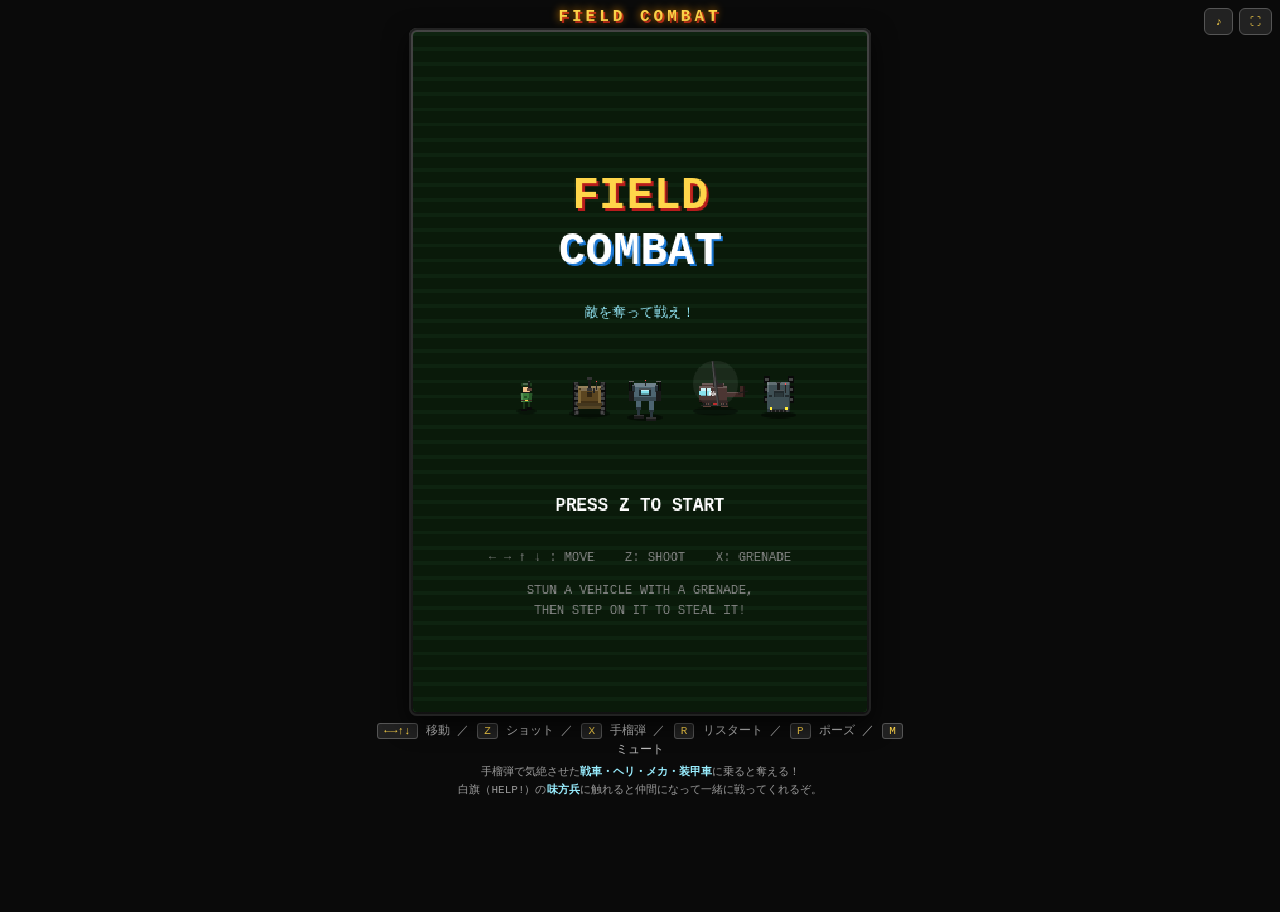
==== commit a8dec0d4: "Make Field Combat an installable PWA - manifest.webmanifest for installability (fullscreen, portrait" ====
--- a/index.html
+++ b/index.html
@@ -5,6 +5,11 @@
 <meta name="viewport" content="width=device-width, initial-scale=1, maximum-scale=1, user-scalable=no, viewport-fit=cover">
 <meta name="apple-mobile-web-app-capable" content="yes">
 <meta name="mobile-web-app-capable" content="yes">
+<meta name="apple-mobile-web-app-status-bar-style" content="black-translucent">
+<meta name="apple-mobile-web-app-title" content="Field Combat">
+<link rel="manifest" href="manifest.webmanifest">
+<link rel="icon" href="icon.svg" type="image/svg+xml">
+<link rel="apple-touch-icon" href="icon.svg">
 <meta name="theme-color" content="#0a0a0a">
 <title>FIELD COMBAT - Capture & Conquer</title>
 <style>
@@ -125,6 +130,7 @@
   </div>
 
   <div id="topbtns">
+    <button class="topbtn" id="installBtn" style="display:none;background:#1976d2;color:#fff;border-color:#0d47a1">📲 インストール</button>
     <button class="topbtn" id="muteBtn">♪</button>
     <button class="topbtn" id="fsBtn">⛶</button>
   </div>
@@ -3282,6 +3288,33 @@
 loop();
 
 })();
+
+// Register service worker for installable PWA / offline play
+if ("serviceWorker" in navigator){
+  addEventListener("load", () => {
+    navigator.serviceWorker.register("sw.js").catch(()=>{});
+  });
+}
+
+// Surface a custom install prompt on supported browsers
+let _deferredInstall = null;
+addEventListener("beforeinstallprompt", e => {
+  e.preventDefault();
+  _deferredInstall = e;
+  const btn = document.getElementById("installBtn");
+  if (btn){
+    btn.style.display = "inline-block";
+    btn.onclick = async () => {
+      btn.style.display = "none";
+      _deferredInstall.prompt();
+      _deferredInstall = null;
+    };
+  }
+});
+addEventListener("appinstalled", () => {
+  const btn = document.getElementById("installBtn");
+  if (btn) btn.style.display = "none";
+});
 </script>
 </body>
 </html>
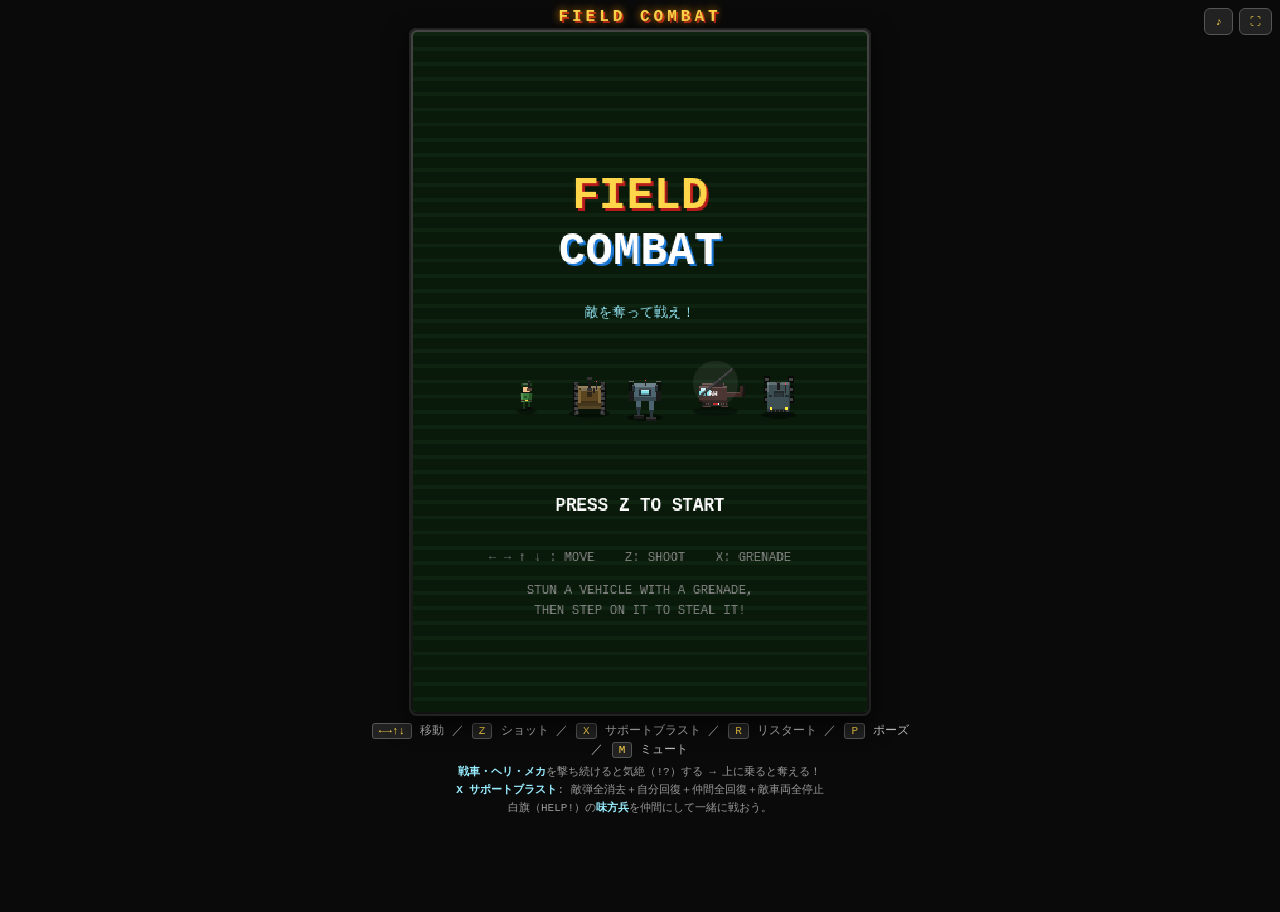
==== commit 14238e68: "Replace grenades with Support Blast, easier capture, tougher allies Capture system: - Bullets alone " ====
--- a/index.html
+++ b/index.html
@@ -122,10 +122,11 @@
   <h1>FIELD COMBAT</h1>
   <div id="wrap"><canvas id="game" width="360" height="540"></canvas></div>
   <div id="help">
-    <kbd>←→↑↓</kbd> 移動 ／ <kbd>Z</kbd> ショット ／ <kbd>X</kbd> 手榴弾 ／ <kbd>R</kbd> リスタート ／ <kbd>P</kbd> ポーズ ／ <kbd>M</kbd> ミュート
+    <kbd>←→↑↓</kbd> 移動 ／ <kbd>Z</kbd> ショット ／ <kbd>X</kbd> サポートブラスト ／ <kbd>R</kbd> リスタート ／ <kbd>P</kbd> ポーズ ／ <kbd>M</kbd> ミュート
     <div class="legend">
-      手榴弾で気絶させた<b>戦車・ヘリ・メカ・装甲車</b>に乗ると奪える！<br>
-      白旗（HELP!）の<b>味方兵</b>に触れると仲間になって一緒に戦ってくれるぞ。
+      <b>戦車・ヘリ・メカ</b>を撃ち続けると気絶（!?）する → 上に乗ると奪える！<br>
+      <b>X サポートブラスト</b>: 敵弾全消去＋自分回復＋仲間全回復＋敵車両全停止<br>
+      白旗（HELP!）の<b>味方兵</b>を仲間にして一緒に戦おう。
     </div>
   </div>
 
@@ -139,7 +140,7 @@
     <div id="dpad" class="pad"><div id="stick"></div></div>
     <div id="buttons" class="pad">
       <div class="btn" id="btnZ">撃</div>
-      <div class="btn" id="btnX">爆</div>
+      <div class="btn" id="btnX">援</div>
       <div class="btn" id="btnP">II</div>
     </div>
   </div>
@@ -595,9 +596,9 @@
       mode: "foot",
       vehHp: 0,
       shotCd: 0,
-      grenadeCd: 0,
-      grenadeStock: 12,
-      grenadeRegen: 0,
+      blastCd: 0,
+      blastStock: 3,
+      blastFx: 0,    // active blast effect timer
       invuln: 120,
       hp: 5,
       maxHp: 5,
@@ -617,6 +618,7 @@
       };
       return arr;
     })(),
+    // (legacy field kept empty)
     grenades: [],
     enemies: [],
     allies: [],          // friendly NPCs that follow and fight
@@ -807,8 +809,11 @@
     targetX: x, targetY: y,
     walkPhase: 0,
     shotCd: 30,
-    invuln: 60,
-    hp: 2,
+    invuln: 90,
+    hp: 5,
+    maxHp: 5,
+    regenT: 0,
+    safeT: 0,    // ticks since last hit; HP regens when this is high
   });
   audio.sfxBoard();
 }
@@ -973,11 +978,8 @@
   const p = state.player;
   if (p.invuln > 0) p.invuln--;
   if (p.muzzle > 0) p.muzzle--;
-  // grenade regen
-  if (p.grenadeStock < 5){
-    p.grenadeRegen++;
-    if (p.grenadeRegen >= 360){ p.grenadeStock++; p.grenadeRegen = 0; }
-  }
+  if (p.blastCd > 0) p.blastCd--;
+  if (p.blastFx > 0) p.blastFx--;
   let dx=0, dy=0;
   if (keys["arrowleft"]||keys["a"]) dx -= 1;
   if (keys["arrowright"]||keys["d"]) dx += 1;
@@ -1039,19 +1041,38 @@
       p.shotCd = 8; p.muzzle = 3;
     }
   }
-  // Grenade (foot only)
-  if (p.grenadeCd > 0) p.grenadeCd--;
-  if (pressed.x && p.mode === "foot" && p.grenadeCd <= 0 && p.grenadeStock > 0){
-    let ax = Math.cos(p.dir), ay = Math.sin(p.dir);
-    if (!dx && !dy){ ax = 0; ay = -1; }
-    state.grenades.push({
-      x: p.x, y: p.y-6,
-      vx: ax*2.4, vy: ay*2.4 - 1.2,
-      life: 50, spin: 0,
-    });
-    audio.sfxGrenadeThrow();
-    p.grenadeCd = 30;
-    p.grenadeStock--;
+  // Support Blast (X) — clears bullets, heals, stuns vehicles for capture
+  if (pressed.x && p.blastCd <= 0 && p.blastStock > 0){
+    p.blastStock--;
+    p.blastCd = 30;
+    p.blastFx = 50;
+    audio.sfxExplosion(true);
+    audio.sfxBoard();
+    state.flash = Math.max(state.flash, 8);
+    // Clear all enemy bullets on screen
+    for (const b of state.eBullets) b.dead = true;
+    state.eBullets = state.eBullets.filter(b => !b.dead);
+    // Heal self +2 HP
+    p.hp = Math.min(p.maxHp, p.hp + 2);
+    spawnFloater(p.x, p.y - 14, "+2 HP", "#4caf50");
+    // Heal allies fully + grant invuln
+    for (const a of state.allies){
+      a.hp = a.maxHp || 5;
+      a.invuln = 90;
+    }
+    if (state.allies.length > 0) spawnFloater(p.x, p.y, "ALLIES HEALED", "#64b5f6");
+    // Stun ALL non-boss boardable vehicles for boarding
+    for (const e of state.enemies){
+      if (e.boardable){
+        e.stunned = Math.max(e.stunned||0, 360);
+      }
+    }
+    // Damage to boss parts (light)
+    if (state.boss){
+      for (const part of state.boss.parts){
+        if (part.hp > 0) part.hp = Math.max(0, part.hp - 1);
+      }
+    }
   }
 
   // Bullets
@@ -1068,48 +1089,6 @@
     }
   }
   state.eBullets = state.eBullets.filter(b => b.y > -10 && b.y < H+10 && b.x > -10 && b.x < W+10);
-
-  // Grenades
-  for (const g of state.grenades){
-    g.x += g.vx;
-    g.y += g.vy;
-    g.vy += 0.08;
-    g.spin += 0.4;
-    g.life--;
-    if (g.life <= 0){
-      addExplosion(g.x, g.y, 1.4);
-      const targets = [...state.enemies];
-      if (state.boss) targets.push(state.boss);
-      for (const e of targets){
-        const d = Math.hypot(e.x-g.x, e.y-g.y);
-        if (d < 36){
-          if (e.boardable){
-            e.stunned = 260;
-            e.hp -= 1;
-          } else if (e.type === "boss"){
-            e.hp -= 2;
-          } else {
-            e.hp -= 3;
-          }
-        }
-      }
-      // Splash damage to boss sub-parts
-      if (state.boss){
-        for (const part of state.boss.parts){
-          if (part.hp <= 0) continue;
-          const wp = bossPartWorldPos(state.boss, part);
-          if (Math.hypot(wp.x-g.x, wp.y-g.y) < 40){
-            part.hp -= 4;
-            if (part.hp <= 0){
-              addExplosion(wp.x, wp.y, 1.6);
-              state.score += 800;
-            }
-          }
-        }
-      }
-    }
-  }
-  state.grenades = state.grenades.filter(g => g.life > 0);
 
   // Enemies
   for (const e of state.enemies){
@@ -1426,13 +1405,17 @@
         if ((e.type === "tank" || e.type === "heavyTank") && e.stunned <= 0 && !bu.big){
           e.hp -= dmg*0.5;
         } else if (e.type === "boss"){
-          // Core takes reduced damage if any part is alive
           const aliveParts = e.parts.filter(p => p.hp > 0).length;
           e.hp -= dmg * (aliveParts > 0 ? 0.4 : 1.5);
         } else {
           e.hp -= dmg;
         }
         addExplosion(bu.x, bu.y, 0.4);
+        // Damage-based stun: boardable vehicles auto-stun when very low HP
+        if (e.boardable && e.hp > 0 && e.hp <= 1.5 && (e.stunned||0) < 60){
+          e.stunned = 360;
+          spawnFloater(e.x, e.y - 12, "STUN!", "#ffeb3b");
+        }
         if (e.hp <= 0 && e.type !== "boss"){
           let pts = 100;
           if (e.type==="tank") pts = 500;
@@ -1448,7 +1431,7 @@
           // chance to drop item
           if (Math.random() < 0.4){
             const r = Math.random();
-            const kind = r < 0.6 ? "grenade" : (r < 0.9 ? "medkit" : "life");
+            const kind = r < 0.5 ? "medkit" : (r < 0.85 ? "blast" : "life");
             state.items.push({x:e.x, y:e.y, w:14, h:14, kind, life: 600});
           }
         }
@@ -1477,11 +1460,11 @@
     }
     const pickupR = it.kind === "pow" ? 22 : 28;
     if (Math.hypot(it.x - p.x, it.y - p.y) < pickupR){
-      if (it.kind === "grenade"){
-        p.grenadeStock = Math.min(12, p.grenadeStock+3);
-        state.score += 50;
+      if (it.kind === "blast"){
+        p.blastStock = Math.min(6, p.blastStock+1);
+        state.score += 80;
         audio.sfxPickup();
-        spawnFloater(it.x, it.y, "+3 GRENADE", "#ffd54a");
+        spawnFloater(it.x, it.y, "+1 BLAST", "#ffd54a");
       } else if (it.kind === "medkit"){
         const before = p.hp;
         p.hp = Math.min(p.maxHp, p.hp + 2);
@@ -1504,16 +1487,27 @@
   }
   state.items = state.items.filter(i => i.life > 0);
 
-  // Allies — follow player at offsets, auto-shoot at nearest enemy
+  // Allies — follow player at offsets, auto-shoot, regen when safe
   for (let i = 0; i < state.allies.length; i++){
     const a = state.allies[i];
     if (a.invuln > 0) a.invuln--;
-    // Target offset position behind/beside player
+    a.safeT++;
+    // HP regen: if not hit for 3s, slowly regen up to maxHp
+    if (a.safeT > 180 && a.hp < (a.maxHp||5)){
+      a.regenT = (a.regenT||0) + 1;
+      if (a.regenT >= 120){
+        a.hp = Math.min(a.maxHp||5, a.hp + 1);
+        a.regenT = 0;
+        spawnFloater(a.x, a.y - 14, "+1", "#4caf50");
+      }
+    } else {
+      a.regenT = 0;
+    }
+    // Target offset position
     const angle = (i - (state.allies.length-1)/2) * 0.6;
     const dist = 26 + (i%2)*8;
     a.targetX = p.x + Math.sin(angle) * dist;
     a.targetY = p.y + 22 + Math.cos(angle) * 6;
-    // Smooth chase
     const dx = a.targetX - a.x, dy = a.targetY - a.y;
     const d = Math.hypot(dx, dy);
     if (d > 1){
@@ -1524,14 +1518,22 @@
     }
     a.x = Math.max(8, Math.min(W-8, a.x));
     a.y = Math.max(20, Math.min(H-12, a.y));
+    // Bullet-dodging: small lateral drift away from incoming enemy bullets
+    let dodgeX = 0;
+    for (const b of state.eBullets){
+      const dxb = a.x - b.x, dyb = a.y - b.y;
+      if (dyb > 0 && dyb < 50 && Math.abs(dxb) < 18){
+        dodgeX += (dxb >= 0 ? 0.5 : -0.5);
+      }
+    }
+    a.x += Math.max(-1.2, Math.min(1.2, dodgeX));
     // Auto-fire
     a.shotCd--;
     if (a.shotCd <= 0){
-      // Find nearest enemy ahead of ally
       let best = null, bestD = 9999;
       for (const e of state.enemies){
         if (e.hp <= 0) continue;
-        if (e.y > a.y) continue; // shoot upward only
+        if (e.y > a.y) continue;
         const d = Math.hypot(e.x - a.x, e.y - a.y);
         if (d < bestD){ bestD = d; best = e; }
       }
@@ -1545,16 +1547,18 @@
           w: 3, h: 5, dmg: 1, ally: true,
         });
       }
-      a.shotCd = 28;
-    }
-    // Hit by enemy bullet?
+      a.shotCd = 24;
+    }
+    // Hit by enemy bullet — long invuln
     if (a.invuln <= 0){
       for (const b of state.eBullets){
         if (aabb(b, a)){
           a.hp--;
-          a.invuln = 30;
+          a.invuln = 75;
+          a.safeT = 0;
           b.dead = true;
           addExplosion(a.x, a.y, 0.4);
+          spawnFloater(a.x, a.y-12, "-1", "#ff5252");
           break;
         }
       }
@@ -1661,7 +1665,7 @@
     } else {
       p.hp = p.maxHp;
       p.x = W/2; p.y = H - 70;
-      p.grenadeStock = Math.max(p.grenadeStock, 5);
+      p.blastStock = Math.max(p.blastStock, 2);
     }
   }
 }
@@ -2821,12 +2825,20 @@
 }
 
 function drawItem(it){
-  if (it.kind === "grenade"){
-    ctx.fillStyle = "#3e2723";
-    ctx.beginPath(); ctx.arc(it.x, it.y, 5, 0, Math.PI*2); ctx.fill();
+  if (it.kind === "blast"){
+    // Yellow energy capsule with pulsing ring
+    const bob = Math.sin(state.t*0.15)*1;
+    const pulse = (Math.sin(state.t*0.2)+1)*0.5;
+    ctx.fillStyle = "rgba(0,0,0,0.4)";
+    ctx.beginPath(); ctx.ellipse(it.x, it.y+6, 7, 1.5, 0, 0, Math.PI*2); ctx.fill();
+    ctx.strokeStyle = `rgba(255,213,74,${0.3 + pulse*0.5})`;
+    ctx.lineWidth = 2;
+    ctx.beginPath(); ctx.arc(it.x, it.y+bob, 8 + pulse*2, 0, Math.PI*2); ctx.stroke();
     ctx.fillStyle = "#ffd54a";
-    ctx.font = "8px monospace"; ctx.textAlign="center";
-    ctx.fillText("G", it.x, it.y+3);
+    ctx.beginPath(); ctx.arc(it.x, it.y+bob, 5, 0, Math.PI*2); ctx.fill();
+    ctx.fillStyle = "#fff";
+    ctx.font = "bold 9px monospace"; ctx.textAlign = "center";
+    ctx.fillText("X", it.x, it.y+bob+3);
   } else if (it.kind === "medkit"){
     // White box with red cross
     const bob = Math.sin(state.t*0.15)*1;
@@ -2863,9 +2875,16 @@
 
 function drawAlly(a){
   const blink = (a.invuln > 0 && (state.t % 6) < 3);
-  if (blink) return;
-  // green-blue tint to differentiate from player
-  drawSoldier(a.x, a.y, "#1976d2", a.walkPhase||0, -1);
+  if (!blink){
+    drawSoldier(a.x, a.y, "#1976d2", a.walkPhase||0, -1);
+  }
+  // Ally HP bar above head
+  const max = a.maxHp || 5;
+  const w = 14;
+  ctx.fillStyle = "rgba(0,0,0,0.6)";
+  ctx.fillRect(a.x - w/2 - 1, a.y - 16, w + 2, 3);
+  ctx.fillStyle = a.hp > max*0.5 ? "#4caf50" : (a.hp > max*0.25 ? "#ffeb3b" : "#ff5252");
+  ctx.fillRect(a.x - w/2, a.y - 15, w * (a.hp / max), 1);
 }
 
 function drawFX(){
@@ -2953,7 +2972,7 @@
   ctx.font = "10px monospace";
   ctx.textAlign = "left";
   ctx.fillStyle = "#ffd54a";
-  ctx.fillText("G:" + p.grenadeStock, 78, 27);
+  ctx.fillText("BLAST:" + p.blastStock, 78, 27);
   if (state.allies.length > 0){
     ctx.fillStyle = "#64b5f6";
     ctx.fillText("味方:" + state.allies.length, 118, 27);
@@ -3210,7 +3229,18 @@
   drawSmoke();
 
   for (const it of state.items) drawItem(it);
-  for (const g of state.grenades) drawGrenade(g);
+  // Support Blast effect (expanding ring)
+  if (state.player.blastFx > 0){
+    const t = 50 - state.player.blastFx;
+    const r = t * 8;
+    const a = state.player.blastFx / 50;
+    ctx.strokeStyle = `rgba(255,213,74,${a})`;
+    ctx.lineWidth = 5;
+    ctx.beginPath(); ctx.arc(state.player.x, state.player.y, r, 0, Math.PI*2); ctx.stroke();
+    ctx.strokeStyle = `rgba(255,255,255,${a*0.7})`;
+    ctx.lineWidth = 2;
+    ctx.beginPath(); ctx.arc(state.player.x, state.player.y, r*0.7, 0, Math.PI*2); ctx.stroke();
+  }
 
   for (const e of state.enemies){
     switch(e.type){
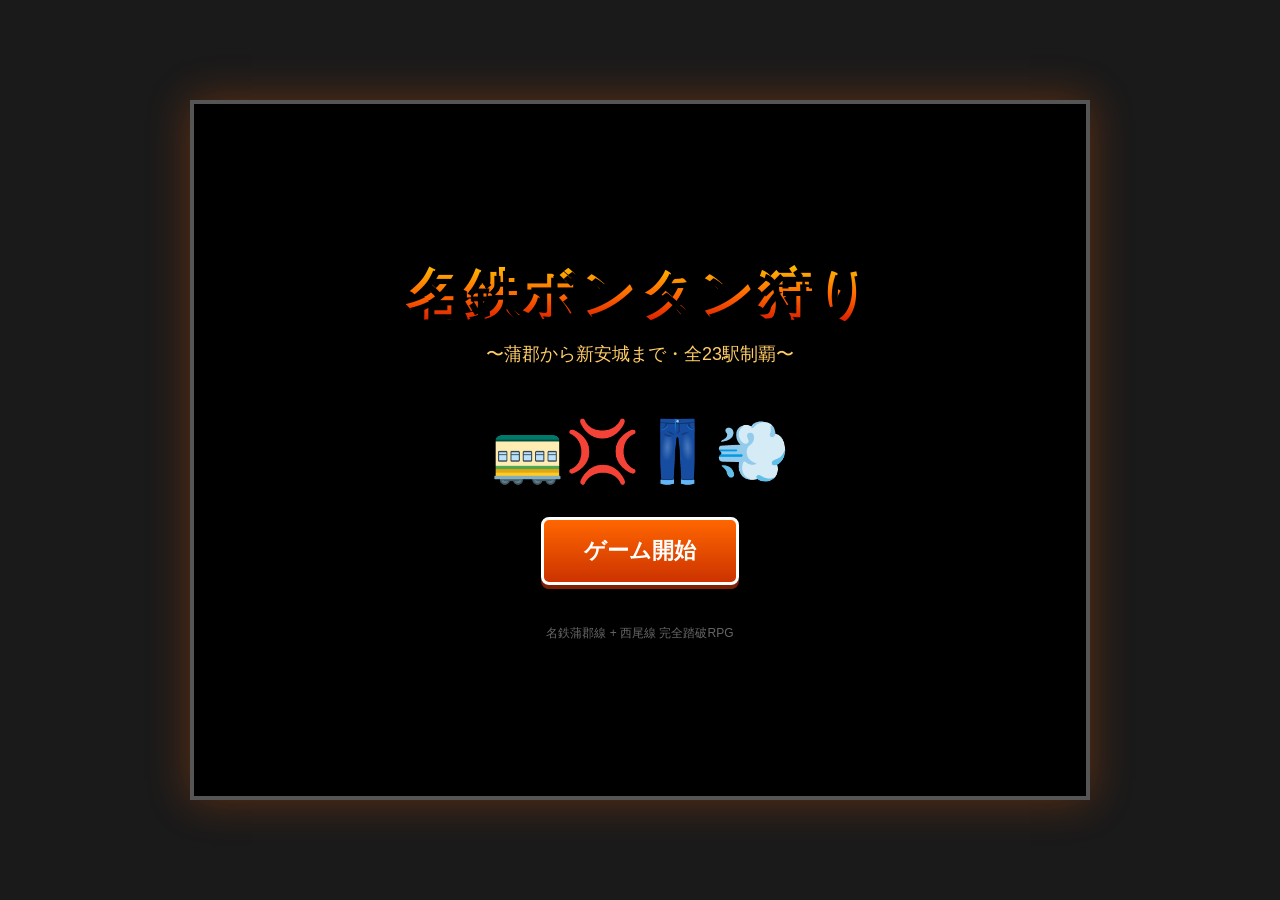
==== commit b27ea143: "名鉄ボンタン狩りゲーム初版実装 蒲郡線+西尾線の全23駅を制覇する横スクロール格闘ブラウザゲーム。 各駅前ステージで不良ボスと戦い、勝利後にボンタン狩り演出。 HTML/CSS/JSのみで動作、画像素" ====
--- a/index.html
+++ b/index.html
@@ -1,3350 +1,124 @@
-<!doctype html>
+<!DOCTYPE html>
 <html lang="ja">
 <head>
-<meta charset="utf-8">
-<meta name="viewport" content="width=device-width, initial-scale=1, maximum-scale=1, user-scalable=no, viewport-fit=cover">
-<meta name="apple-mobile-web-app-capable" content="yes">
-<meta name="mobile-web-app-capable" content="yes">
-<meta name="apple-mobile-web-app-status-bar-style" content="black-translucent">
-<meta name="apple-mobile-web-app-title" content="Field Combat">
-<link rel="manifest" href="manifest.webmanifest">
-<link rel="icon" href="icon.svg" type="image/svg+xml">
-<link rel="apple-touch-icon" href="icon.svg">
-<meta name="theme-color" content="#0a0a0a">
-<title>FIELD COMBAT - Capture & Conquer</title>
-<style>
-  html, body {
-    margin: 0; padding: 0; background: #0a0a0a; color: #eee;
-    font-family: "Hiragino Kaku Gothic ProN", "Meiryo", monospace;
-    overscroll-behavior: none;
-    -webkit-user-select: none; user-select: none;
-    -webkit-touch-callout: none;
-    touch-action: none;
-  }
-  body { display: flex; flex-direction: column; align-items: center; min-height: 100vh; padding: 6px 0; }
-  h1 {
-    font-size: 16px; margin: 2px 0; letter-spacing: 4px;
-    color: #ffd54a; text-shadow: 0 0 8px #ff9800, 2px 2px 0 #b71c1c;
-  }
-  #wrap {
-    position: relative;
-    padding: 4px;
-    background: linear-gradient(180deg,#444,#111);
-    border-radius: 8px;
-    box-shadow: 0 8px 24px rgba(0,0,0,.7), inset 0 0 0 2px #222;
-    /* Scale canvas to fit viewport while keeping aspect ratio */
-    width: min(96vw, calc((100vh - 220px) * 0.6667));
-    aspect-ratio: 360 / 540;
-    max-width: 540px;
-  }
-  canvas {
-    display: block; image-rendering: pixelated;
-    background: #2a6b2a; border-radius: 4px;
-    width: 100%; height: 100%;
-  }
-  #help { font-size: 12px; line-height: 1.6; margin: 6px 8px 0; color: #bbb; max-width: 540px; text-align: center; }
-  kbd { background:#222; color:#ffd54a; padding:1px 6px; border-radius:3px; border:1px solid #555; font-size: 11px; margin: 0 1px; }
-  .legend { margin-top: 4px; font-size: 11px; color: #999; }
-  .legend b { color:#9ef; }
-
-  /* On-screen touch controls */
-  #touch {
-    position: fixed; left: 0; right: 0; bottom: 0;
-    display: none;
-    pointer-events: none;
-    z-index: 50;
-  }
-  .pad {
-    position: absolute; bottom: 16px;
-    pointer-events: auto;
-  }
-  #dpad {
-    left: 16px;
-    width: 150px; height: 150px;
-    background: radial-gradient(circle, rgba(255,255,255,0.08), rgba(255,255,255,0));
-    border-radius: 50%;
-    touch-action: none;
-  }
-  #stick {
-    position: absolute; left: 50%; top: 50%;
-    width: 64px; height: 64px;
-    margin: -32px 0 0 -32px;
-    background: rgba(255,213,74,0.6);
-    border: 2px solid #ffd54a;
-    border-radius: 50%;
-    box-shadow: 0 0 12px rgba(255,213,74,0.5);
-    transition: transform 0.05s linear;
-  }
-  #buttons {
-    right: 16px;
-    width: 170px; height: 150px;
-  }
-  .btn {
-    position: absolute;
-    width: 64px; height: 64px;
-    border-radius: 50%;
-    color: #fff;
-    font-weight: bold;
-    font-size: 18px;
-    display: flex; align-items: center; justify-content: center;
-    pointer-events: auto;
-    user-select: none;
-    box-shadow: 0 4px 0 rgba(0,0,0,0.5), inset 0 -4px 0 rgba(0,0,0,0.3);
-    border: 2px solid rgba(255,255,255,0.4);
-  }
-  .btn:active, .btn.active { transform: translateY(2px); box-shadow: 0 2px 0 rgba(0,0,0,0.5), inset 0 -2px 0 rgba(0,0,0,0.3); }
-  #btnZ { background: #d32f2f; bottom: 0; right: 0; }
-  #btnX { background: #1976d2; bottom: 60px; right: 70px; }
-  #btnP { background: #555; bottom: 110px; right: 0;
-          width: 44px; height: 44px; font-size: 12px; }
-
-  #topbtns {
-    position: fixed; top: 8px; right: 8px; z-index: 60;
-    display: flex; gap: 6px;
-    pointer-events: auto;
-  }
-  .topbtn {
-    background: #222; color: #ffd54a; border: 1px solid #555;
-    padding: 6px 10px; border-radius: 6px; font-size: 11px;
-    cursor: pointer; font-family: inherit;
-  }
-
-  /* Show touch UI on touch devices */
-  @media (pointer: coarse), (hover: none) {
-    #touch { display: block; }
-    #help { display: none; }
-    body { padding-bottom: 180px; }
-    h1 { display: none; }
-  }
-</style>
+<meta charset="UTF-8">
+<meta name="viewport" content="width=device-width, initial-scale=1.0">
+<title>名鉄ボンタン狩り 〜蒲郡から新安城まで〜</title>
+<link rel="stylesheet" href="css/style.css">
 </head>
 <body>
-  <h1>FIELD COMBAT</h1>
-  <div id="wrap"><canvas id="game" width="360" height="540"></canvas></div>
-  <div id="help">
-    <kbd>←→↑↓</kbd> 移動 ／ <kbd>Z</kbd> ショット ／ <kbd>X</kbd> サポートブラスト ／ <kbd>R</kbd> リスタート ／ <kbd>P</kbd> ポーズ ／ <kbd>M</kbd> ミュート
-    <div class="legend">
-      <b>戦車・ヘリ・メカ</b>を撃ち続けると気絶（!?）する → 上に乗ると奪える！<br>
-      <b>X サポートブラスト</b>: 敵弾全消去＋自分回復＋仲間全回復＋敵車両全停止<br>
-      白旗（HELP!）の<b>味方兵</b>を仲間にして一緒に戦おう。
+
+<div id="app">
+
+  <!-- タイトル画面 -->
+  <section id="screen-title" class="screen active">
+    <h1 class="title-main">名鉄ボンタン狩り</h1>
+    <p class="title-sub">〜蒲郡から新安城まで・全23駅制覇〜</p>
+    <div class="title-art">🚃💢👖💨</div>
+    <button id="btn-start" class="big-btn">ゲーム開始</button>
+    <p class="title-credit">名鉄蒲郡線 + 西尾線 完全踏破RPG</p>
+  </section>
+
+  <!-- マップ画面（路線図） -->
+  <section id="screen-map" class="screen">
+    <header class="map-header">
+      <h2>路線図 / 現在地</h2>
+      <div class="player-status">
+        <span>HP: <span id="map-hp">100</span></span>
+        <span>ボンタン: <span id="map-bontans">0</span>本</span>
+      </div>
+    </header>
+    <div id="route-map" class="route-map"></div>
+    <div class="map-controls">
+      <button id="btn-board" class="big-btn">この駅で電車を降りる</button>
     </div>
-  </div>
+  </section>
 
-  <div id="topbtns">
-    <button class="topbtn" id="installBtn" style="display:none;background:#1976d2;color:#fff;border-color:#0d47a1">📲 インストール</button>
-    <button class="topbtn" id="muteBtn">♪</button>
-    <button class="topbtn" id="fsBtn">⛶</button>
-  </div>
+  <!-- 戦闘画面 -->
+  <section id="screen-battle" class="screen">
+    <div class="battle-ui">
+      <div class="hp-bar player-hp">
+        <span class="hp-label">プレイヤー</span>
+        <div class="hp-bar-bg"><div id="player-hp-fill" class="hp-bar-fill"></div></div>
+        <span id="player-hp-text">100/100</span>
+      </div>
+      <div class="vs-label">VS</div>
+      <div class="hp-bar enemy-hp">
+        <span class="hp-label" id="enemy-name">不良A</span>
+        <div class="hp-bar-bg"><div id="enemy-hp-fill" class="hp-bar-fill enemy"></div></div>
+        <span id="enemy-hp-text">100/100</span>
+      </div>
+    </div>
 
-  <div id="touch">
-    <div id="dpad" class="pad"><div id="stick"></div></div>
-    <div id="buttons" class="pad">
-      <div class="btn" id="btnZ">撃</div>
-      <div class="btn" id="btnX">援</div>
-      <div class="btn" id="btnP">II</div>
+    <div id="battle-stage" class="battle-stage">
+      <div id="battle-bg" class="battle-bg"></div>
+      <div id="player-char" class="fighter player">
+        <div class="char-body"></div>
+        <div class="char-head">😤</div>
+        <div class="char-pants" style="background:#3a3a3a"></div>
+      </div>
+      <div id="enemy-char" class="fighter enemy">
+        <div class="char-body"></div>
+        <div class="char-head">😡</div>
+        <div class="char-pants"></div>
+      </div>
+      <div id="hit-effect" class="hit-effect"></div>
     </div>
-  </div>
-<script>
-(() => {
-"use strict";
 
-const cvs = document.getElementById("game");
-const ctx = cvs.getContext("2d");
-const W = cvs.width, H = cvs.height;
+    <div class="battle-log" id="battle-log"></div>
 
-// ---------- Input ----------
-const keys = Object.create(null);
-const pressed = Object.create(null);
-addEventListener("keydown", e => {
-  const k = e.key.toLowerCase();
-  if (!keys[k]) pressed[k] = true;
-  keys[k] = true;
-  if (["arrowup","arrowdown","arrowleft","arrowright"," "].includes(e.key.toLowerCase())) e.preventDefault();
-});
-addEventListener("keyup", e => { keys[e.key.toLowerCase()] = false; });
+    <div class="battle-controls">
+      <button class="action-btn" data-action="punch">👊 パンチ (A)</button>
+      <button class="action-btn" data-action="kick">🦵 キック (S)</button>
+      <button class="action-btn" data-action="special">💥 必殺技 (D)</button>
+      <button class="action-btn" data-action="guard">🛡 ガード (F)</button>
+    </div>
+  </section>
 
-// ---------- Touch / Virtual Controls ----------
-function setKey(name, down){
-  if (down){
-    if (!keys[name]) pressed[name] = true;
-    keys[name] = true;
-  } else {
-    keys[name] = false;
-  }
-}
+  <!-- ボンタン狩り演出 -->
+  <section id="screen-bontan" class="screen">
+    <div class="bontan-cutscene">
+      <h2 class="bontan-title">ボンタン狩り！！</h2>
+      <div class="bontan-stage">
+        <div id="bontan-player" class="cutscene-char">
+          <div class="char-head" style="font-size:80px">😈</div>
+          <div class="char-body" style="background:#4a4a4a"></div>
+        </div>
+        <div id="bontan-victim" class="cutscene-char">
+          <div class="char-head" style="font-size:80px">😱</div>
+          <div class="char-body" style="background:#aa3333"></div>
+          <div class="char-underwear">🩲</div>
+        </div>
+        <div id="bontan-floating" class="floating-pants">👖</div>
+      </div>
+      <p id="bontan-message" class="bontan-message"></p>
+      <button id="btn-bontan-next" class="big-btn">次の駅へ進む</button>
+    </div>
+  </section>
 
-(function setupTouch(){
-  const dpad = document.getElementById("dpad");
-  const stick = document.getElementById("stick");
-  if (!dpad) return;
+  <!-- 敗北画面 -->
+  <section id="screen-defeat" class="screen">
+    <h2 class="defeat-title">やられた…</h2>
+    <p class="defeat-msg">電車に乗って逃げ帰った…</p>
+    <div class="defeat-art">😵🚃💨</div>
+    <button id="btn-retry" class="big-btn">同じ駅でリベンジ</button>
+  </section>
 
-  const dpadKeys = ["arrowleft","arrowright","arrowup","arrowdown"];
-  let dpadId = null;
-  function clearDpad(){
-    for (const k of dpadKeys) setKey(k, false);
-    stick.style.transform = "translate(0,0)";
-  }
-  function updateStick(clientX, clientY){
-    const r = dpad.getBoundingClientRect();
-    const cx = r.left + r.width/2;
-    const cy = r.top + r.height/2;
-    let dx = clientX - cx;
-    let dy = clientY - cy;
-    const max = r.width/2 - 12;
-    const d = Math.hypot(dx,dy);
-    if (d > max){ dx = dx/d*max; dy = dy/d*max; }
-    stick.style.transform = `translate(${dx}px, ${dy}px)`;
-    const dz = 14;
-    setKey("arrowleft",  dx < -dz);
-    setKey("arrowright", dx >  dz);
-    setKey("arrowup",    dy < -dz);
-    setKey("arrowdown",  dy >  dz);
-  }
-  dpad.addEventListener("touchstart", e => {
-    e.preventDefault();
-    const t = e.changedTouches[0];
-    dpadId = t.identifier;
-    updateStick(t.clientX, t.clientY);
-  }, {passive:false});
-  dpad.addEventListener("touchmove", e => {
-    e.preventDefault();
-    for (const t of e.changedTouches){
-      if (t.identifier === dpadId){ updateStick(t.clientX, t.clientY); break; }
-    }
-  }, {passive:false});
-  function endDpad(e){
-    for (const t of e.changedTouches){
-      if (t.identifier === dpadId){ dpadId = null; clearDpad(); break; }
-    }
-  }
-  dpad.addEventListener("touchend", e => { e.preventDefault(); endDpad(e); }, {passive:false});
-  dpad.addEventListener("touchcancel", e => { e.preventDefault(); endDpad(e); }, {passive:false});
+  <!-- 勝利画面（全駅クリア） -->
+  <section id="screen-victory" class="screen">
+    <h2 class="victory-title">全駅制覇！</h2>
+    <p>名鉄蒲郡線+西尾線 全23駅をボンタン狩り！</p>
+    <div id="victory-bontans" class="victory-pants-display"></div>
+    <p>君は名鉄ボンタン狩り界の総長になった！</p>
+    <button id="btn-newgame" class="big-btn">最初から</button>
+  </section>
 
-  function bindBtn(id, key){
-    const el = document.getElementById(id); if (!el) return;
-    el.addEventListener("touchstart", e => { e.preventDefault(); setKey(key, true); el.classList.add("active"); }, {passive:false});
-    const up = e => { e.preventDefault(); setKey(key, false); el.classList.remove("active"); };
-    el.addEventListener("touchend", up, {passive:false});
-    el.addEventListener("touchcancel", up, {passive:false});
-    // Mouse fallback for desktop testing
-    el.addEventListener("mousedown", e => { e.preventDefault(); setKey(key, true); el.classList.add("active"); });
-    el.addEventListener("mouseup",   e => { e.preventDefault(); setKey(key, false); el.classList.remove("active"); });
-    el.addEventListener("mouseleave",e => { setKey(key, false); el.classList.remove("active"); });
-  }
-  bindBtn("btnZ", "z");
-  bindBtn("btnX", "x");
-  bindBtn("btnP", "p");
+</div>
 
-  // Top buttons
-  const muteBtn = document.getElementById("muteBtn");
-  if (muteBtn) muteBtn.addEventListener("click", () => { setKey("m", true); setTimeout(()=>setKey("m",false), 50); });
-  const fsBtn = document.getElementById("fsBtn");
-  if (fsBtn) fsBtn.addEventListener("click", () => {
-    if (!document.fullscreenElement) document.documentElement.requestFullscreen?.();
-    else document.exitFullscreen?.();
-  });
-})();
-
-// ---------- Audio (Web Audio API, all procedural) ----------
-const audio = (() => {
-  let actx = null;
-  let master = null;
-  let muted = false;
-  let bgmTimer = null;
-  let bgmStep = 0;
-  let bgmTempo = 130; // ms per 16th note
-  let bgmStage = 1;
-
-  function ensure(){
-    if (actx) return;
-    const AC = window.AudioContext || window.webkitAudioContext;
-    if (!AC) return;
-    actx = new AC();
-    master = actx.createGain();
-    master.gain.value = 0.35;
-    master.connect(actx.destination);
-  }
-  function resume(){
-    ensure();
-    if (actx && actx.state === "suspended") actx.resume();
-  }
-
-  function tone({freq=440, type="square", dur=0.1, vol=0.3, attack=0.005, release=0.05, sweep=0, pan=0}){
-    if (!actx || muted) return;
-    const t = actx.currentTime;
-    const o = actx.createOscillator();
-    o.type = type;
-    o.frequency.setValueAtTime(freq, t);
-    if (sweep) o.frequency.exponentialRampToValueAtTime(Math.max(40, freq + sweep), t + dur);
-    const g = actx.createGain();
-    g.gain.setValueAtTime(0, t);
-    g.gain.linearRampToValueAtTime(vol, t + attack);
-    g.gain.linearRampToValueAtTime(0, t + dur + release);
-    o.connect(g).connect(master);
-    o.start(t);
-    o.stop(t + dur + release + 0.02);
-  }
-
-  function noiseBurst({dur=0.15, vol=0.4, freq=2000, q=1, sweep=-1500}){
-    if (!actx || muted) return;
-    const t = actx.currentTime;
-    const len = Math.floor(actx.sampleRate * dur);
-    const buf = actx.createBuffer(1, len, actx.sampleRate);
-    const d = buf.getChannelData(0);
-    for (let i=0;i<len;i++) d[i] = (Math.random()*2-1) * (1 - i/len);
-    const src = actx.createBufferSource();
-    src.buffer = buf;
-    const f = actx.createBiquadFilter();
-    f.type = "bandpass";
-    f.frequency.setValueAtTime(freq, t);
-    if (sweep) f.frequency.exponentialRampToValueAtTime(Math.max(80, freq + sweep), t + dur);
-    f.Q.value = q;
-    const g = actx.createGain();
-    g.gain.setValueAtTime(vol, t);
-    g.gain.linearRampToValueAtTime(0, t + dur);
-    src.connect(f).connect(g).connect(master);
-    src.start(t);
-    src.stop(t + dur + 0.02);
-  }
-
-  // SFX
-  function sfxShoot(){
-    tone({freq:880, type:"square", dur:0.04, vol:0.15, sweep:-400, release:0.02});
-  }
-  function sfxTankShot(){
-    tone({freq:200, type:"sawtooth", dur:0.1, vol:0.25, sweep:-120});
-    noiseBurst({dur:0.12, vol:0.3, freq:800, sweep:-600});
-  }
-  function sfxGrenadeThrow(){
-    tone({freq:300, type:"sine", dur:0.1, vol:0.18, sweep:200});
-  }
-  function sfxExplosion(big=false){
-    noiseBurst({dur:big?0.45:0.22, vol:big?0.55:0.4, freq:big?900:1500, q:0.7, sweep:-1200});
-    tone({freq:big?80:120, type:"sawtooth", dur:big?0.35:0.18, vol:0.3, sweep:-50});
-  }
-  function sfxEnemyShoot(){
-    tone({freq:440, type:"square", dur:0.05, vol:0.08, sweep:-200});
-  }
-  function sfxHit(){
-    noiseBurst({dur:0.15, vol:0.4, freq:400, sweep:-200});
-    tone({freq:160, type:"square", dur:0.12, vol:0.25, sweep:-80});
-  }
-  function sfxPlayerHit(){
-    tone({freq:600, type:"sawtooth", dur:0.3, vol:0.4, sweep:-500});
-    noiseBurst({dur:0.3, vol:0.35, freq:600, sweep:-400});
-  }
-  function sfxBoard(){
-    // Triumphant capture jingle
-    const seq = [523, 659, 784, 1046];
-    seq.forEach((f, i) => setTimeout(() => tone({freq:f, type:"square", dur:0.1, vol:0.25}), i*60));
-  }
-  function sfxPickup(){
-    tone({freq:880, type:"square", dur:0.06, vol:0.2});
-    setTimeout(() => tone({freq:1320, type:"square", dur:0.08, vol:0.2}), 60);
-  }
-  function sfxOneUp(){
-    [659, 784, 988, 1318].forEach((f, i) => setTimeout(() => tone({freq:f, type:"square", dur:0.08, vol:0.25}), i*70));
-  }
-  function sfxBossWarn(){
-    for (let i=0;i<4;i++) setTimeout(() => tone({freq:200, type:"sawtooth", dur:0.15, vol:0.35}), i*200);
-  }
-  function sfxBossExplode(){
-    for (let i=0;i<8;i++) setTimeout(() => sfxExplosion(true), i*120);
-  }
-  function sfxStageStart(){
-    [523, 659, 784].forEach((f, i) => setTimeout(() => tone({freq:f, type:"triangle", dur:0.15, vol:0.3}), i*100));
-  }
-  function sfxGameOver(){
-    [523, 466, 392, 330, 262].forEach((f, i) => setTimeout(() => tone({freq:f, type:"sawtooth", dur:0.25, vol:0.35}), i*180));
-  }
-
-  // BGM — simple chiptune loop, different per stage
-  // 32-step patterns with bass / lead / harmony / drum tracks.
-  // K = kick, S = snare, H = hi-hat (closed), O = open hat
-  const _ = "_";
-  const stageBgm = {
-    1: { // Heroic march — A minor
-      tempo: 120,
-      bass: [
-        "A2",_,"A2",_,"E3",_,"A2",_,  "A2",_,"A2","E2","E3",_,"D3",_,
-        "F2",_,"F2",_,"C3",_,"F2",_,  "G2",_,"G2","D3","E3",_,"E2",_,
-      ],
-      lead: [
-        "A4",_,"C5","E5","A5",_,"E5","C5",  "B4","A4","E5",_,"D5",_,"C5","B4",
-        "F4","A4","C5","F5","E5","C5","A4","C5",  "G4","B4","D5","G5","E5","D5","C5","B4",
-      ],
-      harm: [
-        _,_,"E4",_,_,_,"A4",_,  _,_,"C5",_,_,_,"E4",_,
-        _,_,"A4",_,_,_,"C5",_,  _,_,"D5",_,_,_,"G4",_,
-      ],
-      drum: [
-        "K","H","S","H","K","H","S","H",  "K","H","S","H","K","K","S","O",
-        "K","H","S","H","K","H","S","H",  "K","H","S","H","K","K","S","O",
-      ],
-    },
-    2: { // Desert chase — D dorian, syncopated
-      tempo: 138,
-      bass: [
-        "D2",_,_,"D2","A2",_,"D2",_,  "F2",_,_,"F2","C3",_,"F2",_,
-        "G2",_,_,"G2","D3",_,"G2",_,  "A2","A2","E3",_,"A2",_,"C3","E3",
-      ],
-      lead: [
-        "D5",_,"F5","A5","G5","F5","D5","A4",  "F5","E5","D5","F5","A5",_,"G5","F5",
-        "E5",_,"G5","B5","A5","G5","E5","B4",  "A5","G5","E5","D5","C5","A4","D5","E5",
-      ],
-      harm: [
-        "A4",_,_,_,"D5",_,_,_,  "C5",_,_,_,"F5",_,_,_,
-        "B4",_,_,_,"D5",_,_,_,  "C5",_,_,"E5","A5",_,_,_,
-      ],
-      drum: [
-        "K","H","H","S","K","H","O","S",  "K","H","H","S","K","K","S","H",
-        "K","H","H","S","K","H","O","S",  "K","H","S","H","K","S","K","O",
-      ],
-    },
-    3: { // Stage 3 — E phrygian, ominous
-      tempo: 110,
-      bass: [
-        "E2","E2",_,"E2","B2",_,"E2",_,  "E2","E2","E3","E2","B2",_,"D3",_,
-        "C3","C3",_,"C3","G2",_,"C3",_,  "D3","D3","A2","D3","E3",_,"B2","E3",
-      ],
-      lead: [
-        "E5",_,"G5","B5","E6",_,"D6","B5",  "C6","B5","G5","B5","D6",_,"C6","B5",
-        "G5",_,"B5","D6","G6",_,"F6","D6",  "E6","D6","B5","D6","E6","D6","C6","B5",
-      ],
-      harm: [
-        "B4",_,_,_,"E5",_,"G5","E5",  "G5",_,_,_,"B5",_,"D6","B5",
-        "C5",_,_,_,"E5",_,"G5","E5",  "G5",_,_,_,"B5",_,"E6","B5",
-      ],
-      drum: [
-        "K",_,"S","H","K","H","S","K",  "K","H","S","H","K","K","S","O",
-        "K",_,"S","H","K","H","S","K",  "K","S","K","S","O","O","S","O",
-      ],
-    },
-    4: { // Stage 4 — Arctic, B minor cold and crisp
-      tempo: 116,
-      bass: [
-        "B2",_,"F#3",_,"B2",_,"F#3",_,  "G2",_,"D3",_,"G2",_,"D3",_,
-        "E2",_,"B2",_,"E2",_,"B2",_,    "F#2",_,"C#3",_,"F#2","F#2","E3","F#3",
-      ],
-      lead: [
-        "B4","D5","F#5","B5","A5","F#5","D5","B4",  "G4","B4","D5","G5","F#5","D5","B4","D5",
-        "E5","G5","B5","E6","D6","B5","G5","E5",    "F#5","A5","C#6","F#6","E6","C#6","A5","F#5",
-      ],
-      harm: [
-        "F#4",_,_,_,"B4",_,"D5",_,  "D4",_,_,_,"G4",_,"B4",_,
-        "B3",_,_,_,"E4",_,"G4",_,   "C#5",_,_,_,"F#5",_,"A5",_,
-      ],
-      drum: [
-        "K","H","S","H","K","H","S","H",  "K","H","S","H","K","K","S","O",
-        "K","H","S","H","K","H","S","H",  "K","S","K","S","K","H","S","O",
-      ],
-    },
-    5: { // Stage 5 — Volcanic, C# minor heavy and aggressive
-      tempo: 144,
-      bass: [
-        "C#2","C#2","C#3","C#2","G#2","C#3","C#2",_,  "C#2","C#2","C#3",_,"G#2",_,"B2",_,
-        "A2","A2","A3","A2","E3","A3","A2",_,         "B2","B2","F#3","B2","A2","B2","C#3","B2",
-      ],
-      lead: [
-        "C#5","E5","G#5","C#6","B5","G#5","E5","C#5",  "C#5","G#5","B5","E6","D#6","B5","G#5","E5",
-        "A5","C#6","E6","A6","G#6","E6","C#6","A5",    "B5","D6","F#6","B6","A6","F#6","D6","B5",
-      ],
-      harm: [
-        "G#4",_,_,_,"C#5",_,"E5",_,  "E5",_,_,_,"G#5",_,"B5",_,
-        "E5",_,_,_,"A5",_,"C#6",_,   "F#5",_,_,_,"B5",_,"D6",_,
-      ],
-      drum: [
-        "K","K","S","H","K","H","S","K",  "K","H","S","H","K","K","S","O",
-        "K","K","S","H","K","H","S","K",  "K","S","K","S","O","O","S","O",
-      ],
-    },
-    6: { // Stage 6 — Final boss, A minor / D minor epic
-      tempo: 128,
-      bass: [
-        "A2","A2","E3","A2","D3","A2","E3","A2",  "F2","F2","C3","F2","G2","F2","C3","F2",
-        "D2","D2","A2","D2","E3","D2","A2","D2",  "E2","E2","B2","E2","A2","B2","C3","E3",
-      ],
-      lead: [
-        "A4","E5","A5","C6","B5","A5","E5","C5",  "F5","A5","C6","F6","E6","C6","A5","F5",
-        "D5","F5","A5","D6","C6","A5","F5","D5",  "E5","G5","B5","E6","A6","E6","B5","G5",
-      ],
-      harm: [
-        "E4",_,_,_,"A4",_,"C5","E5",  "C5",_,_,_,"F5",_,"A5","C5",
-        "A4",_,_,_,"D5",_,"F5","A5",  "B4",_,_,_,"E5",_,"A5","E5",
-      ],
-      drum: [
-        "K","H","S","H","K","K","S","H",  "K","H","S","H","K","K","S","O",
-        "K","H","S","H","K","K","S","H",  "K","S","K","S","O","O","S","O",
-      ],
-    },
-  };
-
-  function noteFreq(name){
-    if (name === "_") return 0;
-    const map = {C:0,D:2,E:4,F:5,G:7,A:9,B:11};
-    const m = name.match(/^([A-G])(#?)(-?\d)$/);
-    if (!m) return 0;
-    let n = map[m[1]] + (m[2] === "#" ? 1 : 0);
-    const oct = parseInt(m[3], 10);
-    const midi = 12*(oct+1) + n;
-    return 440 * Math.pow(2, (midi-69)/12);
-  }
-  function drumHit(kind, vol=0.4){
-    if (!actx || muted) return;
-    if (kind === "K"){
-      // Kick: low sine sweep
-      tone({freq:140, type:"sine", dur:0.10, vol:vol*0.95, sweep:-100, attack:0.002, release:0.04});
-      tone({freq:60,  type:"sine", dur:0.12, vol:vol*0.7, sweep:-30, attack:0.002, release:0.04});
-    } else if (kind === "S"){
-      // Snare: noise + tone body
-      noiseBurst({dur:0.10, vol:vol*0.45, freq:1800, q:0.8, sweep:-600});
-      tone({freq:220, type:"triangle", dur:0.06, vol:vol*0.25, sweep:-120});
-    } else if (kind === "H"){
-      // Closed hi-hat
-      noiseBurst({dur:0.04, vol:vol*0.18, freq:8000, q:6, sweep:0});
-    } else if (kind === "O"){
-      // Open hi-hat
-      noiseBurst({dur:0.18, vol:vol*0.14, freq:7500, q:4, sweep:-1500});
-    }
-  }
-  function startBgm(stage){
-    if (!actx || muted) return;
-    stopBgm();
-    bgmStage = stage;
-    bgmStep = 0;
-    const cfg = stageBgm[stage] || stageBgm[1];
-    bgmTempo = cfg.tempo;
-    const tick = () => {
-      if (muted){ bgmTimer = null; return; }
-      const len = cfg.bass.length;
-      const i = bgmStep % len;
-      const bar = Math.floor(bgmStep / len) % 4; // 4-bar phrase variation
-      const stepDur = bgmTempo/1000;
-      // Bass — triangle
-      const bf = noteFreq(cfg.bass[i]);
-      if (bf) tone({freq:bf, type:"triangle", dur:stepDur*0.92, vol:0.20, attack:0.005, release:0.04});
-      // Lead — square pulse
-      const lf = noteFreq(cfg.lead[i]);
-      if (lf) tone({freq:lf, type:"square", dur:stepDur*0.78, vol:0.10, attack:0.003, release:0.03});
-      // Harmony — softer square one octave shifted
-      const hf = noteFreq(cfg.harm[i]);
-      if (hf) tone({freq:hf, type:"square", dur:stepDur*0.65, vol:0.06, attack:0.005, release:0.05});
-      // Drum
-      const d = cfg.drum[i];
-      if (d && d !== "_") drumHit(d, 0.45);
-      // Ad-lib: every 4th bar add a fill on last 4 steps
-      if (bar === 3 && i >= len-4){
-        if (i % 2 === 0){
-          tone({freq:880 + (i-len+4)*120, type:"square", dur:stepDur*0.4, vol:0.07});
-        }
-        if (i === len-1) drumHit("O", 0.6);
-      }
-      // Arp on top — gentle, only when not on a rest
-      if (lf && bar % 2 === 1){
-        const arp = lf * 2;
-        tone({freq:arp, type:"square", dur:stepDur*0.18, vol:0.04, attack:0.001, release:0.02});
-      }
-      bgmStep++;
-      bgmTimer = setTimeout(tick, bgmTempo);
-    };
-    tick();
-  }
-  function stopBgm(){
-    if (bgmTimer){ clearTimeout(bgmTimer); bgmTimer = null; }
-  }
-  function setMuted(m){
-    muted = m;
-    if (muted) stopBgm();
-  }
-  function isMuted(){ return muted; }
-
-  return {
-    resume, ensure,
-    sfxShoot, sfxTankShot, sfxGrenadeThrow, sfxExplosion,
-    sfxEnemyShoot, sfxHit, sfxPlayerHit, sfxBoard,
-    sfxPickup, sfxOneUp, sfxBossWarn, sfxBossExplode,
-    sfxStageStart, sfxGameOver,
-    startBgm, stopBgm, setMuted, isMuted,
-  };
-})();
-
-// First user gesture: unlock audio
-function unlockAudio(){
-  audio.resume();
-  removeEventListener("keydown", unlockAudio);
-  removeEventListener("pointerdown", unlockAudio);
-}
-addEventListener("keydown", unlockAudio);
-addEventListener("pointerdown", unlockAudio);
-
-// ---------- Game state ----------
-let state;
-function reset() {
-  state = {
-    t: 0,
-    scroll: 0,
-    paused: false,
-    screen: "title",     // "title" | "play" | "over" | "clear"
-    stage: 1,
-    stageTimer: 0,
-    stageBanner: 120,
-    bossActive: false,
-    boss: null,
-    player: {
-      x: W/2, y: H - 70, w: 14, h: 16,
-      dir: -Math.PI/2,
-      mode: "foot",
-      vehHp: 0,
-      shotCd: 0,
-      blastCd: 0,
-      blastStock: 3,
-      blastFx: 0,    // active blast effect timer
-      invuln: 120,
-      hp: 5,
-      maxHp: 5,
-      lives: 5,
-      walkPhase: 0,
-      muzzle: 0,
-    },
-    bullets: [],
-    eBullets: (() => {
-      const arr = [];
-      const _push = arr.push.bind(arr);
-      arr.push = function(b){
-        // Global enemy-bullet slowdown for easier difficulty
-        b.vx *= 0.45;
-        b.vy *= 0.45;
-        return _push(b);
-      };
-      return arr;
-    })(),
-    // (legacy field kept empty)
-    grenades: [],
-    enemies: [],
-    allies: [],          // friendly NPCs that follow and fight
-    items: [],
-    fx: [],
-    smoke: [],
-    score: 0,
-    spawnTimer: 0,
-    heliTimer: 200,
-    powTimer: 240,       // POW spawn timer
-    flash: 0,
-    shake: 0,
-  };
-}
-reset();
-
-// ---------- Helpers ----------
-const rand = (a,b) => a + Math.random()*(b-a);
-const irand = (a,b) => Math.floor(rand(a,b));
-function aabb(a,b){
-  return Math.abs(a.x-b.x) < (a.w+b.w)/2 && Math.abs(a.y-b.y) < (a.h+b.h)/2;
-}
-function addExplosion(x,y,size=1){
-  if (size >= 1.0) audio.sfxExplosion(size >= 1.5);
-  else audio.sfxHit();
-  const n = Math.floor(8 + size*10);
-  for (let i=0;i<n;i++){
-    state.fx.push({
-      kind:"spark",
-      x, y,
-      vx: rand(-3,3)*size, vy: rand(-3,3)*size,
-      life: irand(16,32),
-      r: rand(2, 3+size*2),
-      c: ["#ffd54a","#ff7043","#fff","#bf360c","#ffeb3b"][irand(0,5)],
-    });
-  }
-  state.fx.push({ kind:"ring", x, y, life: 16, r: 2, max: 14*size, c:"#ffeb3b" });
-  state.fx.push({ kind:"ring", x, y, life: 22, r: 2, max: 22*size, c:"#fff" });
-  state.flash = Math.max(state.flash, 4*size);
-  state.shake = Math.max(state.shake, 4*size);
-  for (let i=0;i<6;i++){
-    state.smoke.push({
-      x, y, vx: rand(-0.6,0.6), vy: rand(-1.5,-0.4),
-      life: irand(40,80), r: rand(4,7+size*2),
-    });
-  }
-}
-function addMuzzle(x,y,ang){
-  state.fx.push({ kind:"muzzle", x, y, ang, life: 4 });
-}
-function spawnFloater(x, y, text, color="#ffd54a"){
-  state.fx.push({ kind:"text", x, y, vy:-0.8, life: 60, text, c: color });
-}
-
-// ---------- Spawning ----------
-function spawnSoldier(){
-  state.enemies.push({
-    type:"soldier",
-    x: rand(20, W-20), y: -10,
-    w: 12, h: 14,
-    vy: rand(0.6, 1.2),
-    hp: 1,
-    shotCd: irand(60, 160),
-    walkPhase: 0,
-    color: "#c0392b",
-  });
-}
-function spawnHeavySoldier(){
-  state.enemies.push({
-    type:"heavy",
-    x: rand(20, W-20), y: -10,
-    w: 14, h: 16,
-    vy: rand(0.4, 0.7),
-    hp: 2,
-    shotCd: irand(80, 140),
-    walkPhase: 0,
-    color: "#7d3c98",
-  });
-}
-function spawnRocketSoldier(){
-  state.enemies.push({
-    type:"rocket",
-    x: rand(20, W-20), y: -10,
-    w: 14, h: 16,
-    vy: rand(0.5, 0.9),
-    hp: 2,
-    shotCd: irand(100, 200),
-    walkPhase: 0,
-    color: "#0d4f6e",
-  });
-}
-function spawnTank(){
-  state.enemies.push({
-    type:"tank",
-    x: rand(30, W-30), y: -20,
-    w: 22, h: 22,
-    vy: rand(0.3, 0.6),
-    hp: 3,
-    shotCd: irand(80, 160),
-    stunned: 0,
-    boardable: true,
-  });
-}
-function spawnHeavyTank(){
-  state.enemies.push({
-    type:"heavyTank",
-    x: rand(30, W-30), y: -20,
-    w: 28, h: 26,
-    vy: rand(0.2, 0.4),
-    hp: 5,
-    shotCd: irand(60, 120),
-    stunned: 0,
-    boardable: true,
-  });
-}
-function spawnAPC(){
-  state.enemies.push({
-    type:"apc",
-    x: rand(30, W-30), y: -20,
-    w: 22, h: 26,
-    vy: rand(0.7, 1.1),
-    hp: 2,
-    shotCd: irand(70, 120),
-    stunned: 0,
-    boardable: true,
-  });
-}
-function spawnMech(){
-  state.enemies.push({
-    type:"mech",
-    x: rand(30, W-30), y: -28,
-    w: 22, h: 28,
-    vy: rand(0.25, 0.45),
-    hp: 4,
-    shotCd: irand(50, 110),
-    stunned: 0,
-    boardable: true,
-    walkPhase: 0,
-  });
-}
-function spawnHeli(attack=false){
-  const fromLeft = Math.random() < 0.5;
-  state.enemies.push({
-    type: attack ? "attackHeli" : "heli",
-    x: fromLeft ? -20 : W+20,
-    y: rand(40, 180),
-    w: 30, h: 16,
-    vx: fromLeft ? rand(0.8,1.4) : -rand(0.8,1.4),
-    hp: attack ? 6 : 3,
-    dropCd: 60,
-    drops: attack ? 0 : irand(2,4),
-    bladePhase: 0,
-    shotCd: attack ? 60 : 999,
-    stunned: 0,
-    boardable: true,
-  });
-}
-function spawnPara(x,y){
-  state.enemies.push({
-    type:"para",
-    x, y,
-    w: 12, h: 18,
-    vy: 0.6,
-    hp: 1,
-    landed: false,
-    shotCd: 200,
-    walkPhase: 0,
-    color: "#c0392b",
-  });
-}
-function spawnPOW(){
-  // Captured friendly waiting on the field — touch to recruit
-  state.items.push({
-    kind: "pow",
-    x: rand(30, W-30),
-    y: -20,
-    vy: 0.4,
-    w: 14, h: 18,
-    life: 1200,
-    bob: 0,
-  });
-}
-function recruitAlly(x, y){
-  if (state.allies.length >= 4) return; // cap
-  state.allies.push({
-    x, y,
-    w: 12, h: 16,
-    targetX: x, targetY: y,
-    walkPhase: 0,
-    shotCd: 30,
-    invuln: 90,
-    hp: 5,
-    maxHp: 5,
-    regenT: 0,
-    safeT: 0,    // ticks since last hit; HP regens when this is high
-  });
-  audio.sfxBoard();
-}
-// Boss archetype config (1..6) — each has distinct visuals + attacks
-const BOSS_ARCHETYPES = {
-  1: { name:"WAR FORTRESS",   sizeMul: 1.0, shape:"fortress", w:140, h:110,
-       parts: [
-         { name:"L_TURRET", ox:-0.42, oy: 0.05, hpMax: 6, shotCd: 120, w: 26, h: 22 },
-         { name:"R_TURRET", ox: 0.42, oy: 0.05, hpMax: 6, shotCd: 150, w: 26, h: 22 },
-         { name:"TOP_GUN",  ox: 0.0,  oy:-0.32, hpMax: 4, shotCd: 90,  w: 22, h: 18 },
-       ] },
-  2: { name:"SAND CRAB",      sizeMul: 1.1, shape:"crab", w:160, h:90,
-       parts: [
-         { name:"L_CLAW", ox:-0.55, oy: 0.10, hpMax: 8, shotCd: 90, w: 36, h: 28 },
-         { name:"R_CLAW", ox: 0.55, oy: 0.10, hpMax: 8, shotCd: 110, w: 36, h: 28 },
-       ] },
-  3: { name:"SKY CARRIER",    sizeMul: 1.2, shape:"carrier", w:200, h:80,
-       parts: [
-         { name:"L_POD", ox:-0.40, oy: 0.10, hpMax: 5, shotCd: 70, w: 22, h: 18 },
-         { name:"R_POD", ox: 0.40, oy: 0.10, hpMax: 5, shotCd: 70, w: 22, h: 18 },
-         { name:"BAY",   ox: 0.00, oy: 0.20, hpMax: 6, shotCd: 140, w: 40, h: 18 },
-       ] },
-  4: { name:"GLACIER WALKER", sizeMul: 1.3, shape:"walker", w:170, h:130,
-       parts: [
-         { name:"L_GUN", ox:-0.40, oy:-0.10, hpMax: 7, shotCd: 60, w: 24, h: 22 },
-         { name:"R_GUN", ox: 0.40, oy:-0.10, hpMax: 7, shotCd: 60, w: 24, h: 22 },
-         { name:"CHEST", ox: 0.00, oy: 0.05, hpMax: 8, shotCd: 110, w: 36, h: 28 },
-       ] },
-  5: { name:"INFERNO TRAIN",  sizeMul: 1.4, shape:"train", w:230, h:90,
-       parts: [
-         { name:"FRONT_GUN", ox:-0.35, oy:-0.20, hpMax: 6, shotCd: 80, w: 24, h: 22 },
-         { name:"MID_GUN",   ox: 0.00, oy:-0.20, hpMax: 6, shotCd: 100, w: 24, h: 22 },
-         { name:"REAR_GUN",  ox: 0.35, oy:-0.20, hpMax: 6, shotCd: 120, w: 24, h: 22 },
-       ] },
-  6: { name:"OMEGA OVERLORD", sizeMul: 1.6, shape:"overlord", w:200, h:160,
-       parts: [
-         { name:"L_BLADE", ox:-0.45, oy: 0.05, hpMax: 9, shotCd: 80, w: 24, h: 30 },
-         { name:"R_BLADE", ox: 0.45, oy: 0.05, hpMax: 9, shotCd: 80, w: 24, h: 30 },
-         { name:"L_SHOULD",ox:-0.30, oy:-0.32, hpMax: 6, shotCd: 100, w: 22, h: 18 },
-         { name:"R_SHOULD",ox: 0.30, oy:-0.32, hpMax: 6, shotCd: 100, w: 22, h: 18 },
-       ] },
-};
-
-function spawnBoss(){
-  const stage = state.stage;
-  const proto = BOSS_ARCHETYPES[stage] || BOSS_ARCHETYPES[6];
-  const sizeMul = proto.sizeMul;
-  const w = Math.floor(proto.w);
-  const h = Math.floor(proto.h);
-  const baseHp = 25 + (stage-1) * 18;
-  state.boss = {
-    type:"boss",
-    archetype: stage,
-    shape: proto.shape,
-    name: proto.name,
-    x: W/2, y: -h,
-    w, h,
-    sizeMul,
-    targetY: 30 + h/2,
-    hp: baseHp,
-    maxHp: baseHp,
-    shotCd: 90,
-    moveT: 0,
-    phase: 0,
-    parts: proto.parts.map(p => ({
-      name: p.name, ox: p.ox, oy: p.oy,
-      hp: p.hpMax, max: p.hpMax,
-      shotCd: p.shotCd,
-      w: p.w * sizeMul, h: p.h * sizeMul,
-    })),
-    introT: 0,
-  };
-  state.bossActive = true;
-  state.shake = 12;
-  audio.sfxBossWarn();
-}
-function bossPartWorldPos(boss, part){
-  return { x: boss.x + part.ox * boss.w, y: boss.y + part.oy * boss.h, w: part.w, h: part.h };
-}
-
-// ---------- Update ----------
-function update(){
-  state.t++;
-
-  if (state.screen === "title"){
-    if (pressed.z || pressed["enter"] || pressed[" "]){
-      state.screen = "play";
-      state.stageBanner = 120;
-      audio.sfxStageStart();
-      audio.startBgm(state.stage);
-    }
-    if (pressed.m){ audio.setMuted(!audio.isMuted()); if (!audio.isMuted()) audio.startBgm(state.stage); }
-    return;
-  }
-  if (state.screen === "over" || state.screen === "clear"){
-    if (pressed.r){ reset(); }
-    if (pressed.m){ audio.setMuted(!audio.isMuted()); }
-    return;
-  }
-  if (pressed.p){
-    state.paused = !state.paused;
-    if (state.paused) audio.stopBgm();
-    else audio.startBgm(state.stage);
-  }
-  if (pressed.m){
-    audio.setMuted(!audio.isMuted());
-    if (!audio.isMuted() && !state.paused) audio.startBgm(state.stage);
-  }
-  if (state.paused) return;
-
-  state.scroll += 0.7;
-  state.stageTimer++;
-  if (state.stageBanner > 0) state.stageBanner--;
-
-  // Boss spawn check
-  const bossAt = 60*45; // ~45s per stage
-  if (!state.bossActive && state.boss === null && state.stageTimer > bossAt){
-    spawnBoss();
-  }
-
-  // Spawning rhythm
-  const diff = 1 + Math.min(3, state.score / 5000) + (state.stage-1)*0.5;
-  state.spawnTimer--;
-  if (!state.bossActive && state.stageTimer < bossAt && state.spawnTimer <= 0){
-    const r = Math.random();
-    const stage = state.stage;
-    if (stage === 1){
-      if (r<0.55) spawnSoldier();
-      else if (r<0.85) spawnTank();
-      else spawnHeavySoldier();
-    } else if (stage === 2){
-      if (r<0.35) spawnSoldier();
-      else if (r<0.55) spawnHeavySoldier();
-      else if (r<0.7) spawnRocketSoldier();
-      else if (r<0.85) spawnTank();
-      else spawnAPC();
-    } else {
-      if (r<0.25) spawnSoldier();
-      else if (r<0.4) spawnHeavySoldier();
-      else if (r<0.55) spawnRocketSoldier();
-      else if (r<0.7) spawnTank();
-      else if (r<0.82) spawnHeavyTank();
-      else if (r<0.92) spawnAPC();
-      else spawnMech();
-    }
-    state.spawnTimer = Math.max(60, 130 - diff*8) + irand(0,30);
-  }
-  state.heliTimer--;
-  if (!state.bossActive && state.heliTimer <= 0){
-    if (state.stage >= 2 && Math.random() < 0.3) spawnHeli(true);
-    else spawnHeli(false);
-    state.heliTimer = irand(540, 800);
-  }
-  // POW (rescuable allies) — spawn often
-  state.powTimer--;
-  if (!state.bossActive && state.powTimer <= 0){
-    spawnPOW();
-    state.powTimer = irand(280, 480);
-  }
-
-  // Player
-  const p = state.player;
-  if (p.invuln > 0) p.invuln--;
-  if (p.muzzle > 0) p.muzzle--;
-  if (p.blastCd > 0) p.blastCd--;
-  if (p.blastFx > 0) p.blastFx--;
-  let dx=0, dy=0;
-  if (keys["arrowleft"]||keys["a"]) dx -= 1;
-  if (keys["arrowright"]||keys["d"]) dx += 1;
-  if (keys["arrowup"]||keys["w"]) dy -= 1;
-  if (keys["arrowdown"]||keys["s"]) dy += 1;
-  let speed;
-  switch(p.mode){
-    case "tank": speed = 1.4; break;
-    case "heli": speed = 2.6; break;
-    case "mech": speed = 1.6; break;
-    case "apc":  speed = 2.4; break;
-    default:     speed = 2.0;
-  }
-  if (dx||dy){
-    const m = Math.hypot(dx,dy);
-    p.x += (dx/m)*speed;
-    p.y += (dy/m)*speed;
-    p.dir = Math.atan2(dy, dx);
-    p.walkPhase += 0.25;
-  }
-  p.x = Math.max(8, Math.min(W-8, p.x));
-  p.y = Math.max(20, Math.min(H-12, p.y));
-
-  // Shoot
-  if (p.shotCd > 0) p.shotCd--;
-  if (keys["z"] && p.shotCd <= 0){
-    if (p.mode === "tank"){
-      state.bullets.push({x:p.x-3, y:p.y-12, vx:0, vy:-6, w:4, h:8, big:true, dmg:2});
-      state.bullets.push({x:p.x+3, y:p.y-12, vx:0, vy:-6, w:4, h:8, big:true, dmg:2});
-      addMuzzle(p.x, p.y-14, -Math.PI/2);
-      audio.sfxTankShot();
-      p.shotCd = 14; p.muzzle = 4;
-    } else if (p.mode === "heli"){
-      // Spread shot
-      state.bullets.push({x:p.x, y:p.y-8, vx:0, vy:-7, w:3, h:7, dmg:1});
-      state.bullets.push({x:p.x-5, y:p.y-6, vx:-1.2, vy:-6.5, w:3, h:6, dmg:1});
-      state.bullets.push({x:p.x+5, y:p.y-6, vx:1.2, vy:-6.5, w:3, h:6, dmg:1});
-      addMuzzle(p.x, p.y-8, -Math.PI/2);
-      audio.sfxShoot();
-      p.shotCd = 6; p.muzzle = 3;
-    } else if (p.mode === "mech"){
-      // Rapid heavy MG
-      state.bullets.push({x:p.x-4, y:p.y-10, vx:rand(-0.3,0.3), vy:-7, w:3, h:6, dmg:1});
-      state.bullets.push({x:p.x+4, y:p.y-10, vx:rand(-0.3,0.3), vy:-7, w:3, h:6, dmg:1});
-      addMuzzle(p.x, p.y-10, -Math.PI/2);
-      audio.sfxShoot();
-      p.shotCd = 4; p.muzzle = 2;
-    } else if (p.mode === "apc"){
-      // Twin MG
-      state.bullets.push({x:p.x-4, y:p.y-10, vx:0, vy:-6, w:3, h:6, dmg:1});
-      state.bullets.push({x:p.x+4, y:p.y-10, vx:0, vy:-6, w:3, h:6, dmg:1});
-      addMuzzle(p.x, p.y-10, -Math.PI/2);
-      audio.sfxShoot();
-      p.shotCd = 7; p.muzzle = 3;
-    } else {
-      state.bullets.push({x:p.x, y:p.y-10, vx:0, vy:-5.5, w:3, h:6, dmg:1});
-      addMuzzle(p.x, p.y-12, -Math.PI/2);
-      audio.sfxShoot();
-      p.shotCd = 8; p.muzzle = 3;
-    }
-  }
-  // Support Blast (X) — clears bullets, heals, stuns vehicles for capture
-  if (pressed.x && p.blastCd <= 0 && p.blastStock > 0){
-    p.blastStock--;
-    p.blastCd = 30;
-    p.blastFx = 50;
-    audio.sfxExplosion(true);
-    audio.sfxBoard();
-    state.flash = Math.max(state.flash, 8);
-    // Clear all enemy bullets on screen
-    for (const b of state.eBullets) b.dead = true;
-    state.eBullets = state.eBullets.filter(b => !b.dead);
-    // Heal self +2 HP
-    p.hp = Math.min(p.maxHp, p.hp + 2);
-    spawnFloater(p.x, p.y - 14, "+2 HP", "#4caf50");
-    // Heal allies fully + grant invuln
-    for (const a of state.allies){
-      a.hp = a.maxHp || 5;
-      a.invuln = 90;
-    }
-    if (state.allies.length > 0) spawnFloater(p.x, p.y, "ALLIES HEALED", "#64b5f6");
-    // Stun ALL non-boss boardable vehicles for boarding
-    for (const e of state.enemies){
-      if (e.boardable){
-        e.stunned = Math.max(e.stunned||0, 360);
-      }
-    }
-    // Damage to boss parts (light)
-    if (state.boss){
-      for (const part of state.boss.parts){
-        if (part.hp > 0) part.hp = Math.max(0, part.hp - 1);
-      }
-    }
-  }
-
-  // Bullets
-  for (const b of state.bullets){ b.x += b.vx; b.y += b.vy; }
-  state.bullets = state.bullets.filter(b => b.y > -10 && b.y < H+10 && b.x > -10 && b.x < W+10);
-  for (const b of state.eBullets){
-    b.x += b.vx; b.y += b.vy;
-    if (b.kind === "rocket"){
-      b.smokeT = (b.smokeT||0) - 1;
-      if (b.smokeT <= 0){
-        state.smoke.push({x:b.x, y:b.y, vx:rand(-0.2,0.2), vy:rand(-0.2,0.2), life:irand(20,40), r:3});
-        b.smokeT = 3;
-      }
-    }
-  }
-  state.eBullets = state.eBullets.filter(b => b.y > -10 && b.y < H+10 && b.x > -10 && b.x < W+10);
-
-  // Enemies
-  for (const e of state.enemies){
-    if (e.type === "soldier" || e.type === "heavy" || e.type === "rocket"){
-      e.y += e.vy;
-      if (e.x < p.x) e.x += 0.3;
-      else if (e.x > p.x) e.x -= 0.3;
-      e.walkPhase += 0.2;
-      e.shotCd--;
-      if (e.shotCd <= 0 && e.y > 0 && e.y < H-40){
-        const ang = Math.atan2(p.y-e.y, p.x-e.x);
-        if (e.type === "rocket"){
-          state.eBullets.push({x:e.x, y:e.y, vx:Math.cos(ang)*1.8, vy:Math.sin(ang)*1.8, w:5, h:5, kind:"rocket", smokeT:0});
-          e.shotCd = irand(240, 360);
-        } else if (e.type === "heavy"){
-          for (let i=-1;i<=1;i++){
-            const a = ang + i*0.18;
-            state.eBullets.push({x:e.x, y:e.y, vx:Math.cos(a)*2.4, vy:Math.sin(a)*2.4, w:3, h:3});
-          }
-          e.shotCd = irand(220, 320);
-        } else {
-          state.eBullets.push({x:e.x, y:e.y, vx:Math.cos(ang)*2.2, vy:Math.sin(ang)*2.2, w:3, h:3});
-          e.shotCd = irand(200, 340);
-        }
-      }
-    } else if (e.type === "tank" || e.type === "heavyTank" || e.type === "apc" || e.type === "mech"){
-      if (e.stunned > 0){
-        e.stunned--;
-      } else {
-        e.y += e.vy;
-        if (e.type === "mech") e.walkPhase = (e.walkPhase||0) + 0.18;
-        e.shotCd--;
-        if (e.shotCd <= 0 && e.y > 0 && e.y < H-40){
-          const ang = Math.atan2(p.y-e.y, p.x-e.x);
-          if (e.type === "heavyTank"){
-            for (let i=-1;i<=1;i++){
-              const a = ang + i*0.12;
-              state.eBullets.push({x:e.x, y:e.y, vx:Math.cos(a)*2.6, vy:Math.sin(a)*2.6, w:4, h:4});
-            }
-            e.shotCd = irand(140, 200);
-          } else if (e.type === "mech"){
-            state.eBullets.push({x:e.x-6, y:e.y, vx:Math.cos(ang)*3, vy:Math.sin(ang)*3, w:3, h:3});
-            state.eBullets.push({x:e.x+6, y:e.y, vx:Math.cos(ang)*3, vy:Math.sin(ang)*3, w:3, h:3});
-            e.shotCd = irand(140, 220);
-          } else {
-            state.eBullets.push({x:e.x, y:e.y, vx:Math.cos(ang)*2.6, vy:Math.sin(ang)*2.6, w:4, h:4});
-            e.shotCd = irand(140, 220);
-          }
-        }
-      }
-    } else if (e.type === "heli" || e.type === "attackHeli"){
-      if (e.stunned > 0){
-        e.stunned--;
-        e.y += 0.5; // descend while stunned
-      } else {
-        e.x += e.vx;
-        e.bladePhase += 0.6;
-        if (e.type === "heli"){
-          e.dropCd--;
-          if (e.dropCd <= 0 && e.drops > 0 && e.x > 10 && e.x < W-10){
-            spawnPara(e.x, e.y+8);
-            e.drops--;
-            e.dropCd = 50;
-          }
-        } else {
-          e.shotCd--;
-          if (e.shotCd <= 0 && e.x > 0 && e.x < W){
-            const ang = Math.atan2(p.y-e.y, p.x-e.x);
-            state.eBullets.push({x:e.x, y:e.y+6, vx:Math.cos(ang)*3, vy:Math.sin(ang)*3, w:4, h:4});
-            e.shotCd = irand(140, 220);
-          }
-        }
-      }
-    } else if (e.type === "para"){
-      e.y += e.vy;
-      if (!e.landed && e.y > H - 100){
-        e.landed = true;
-        e.type = "soldier";
-        e.shotCd = 90;
-        e.walkPhase = 0;
-        e.vy = 0.7;
-      }
-    }
-  }
-
-  // Boss
-  if (state.boss){
-    const b = state.boss;
-    b.moveT++;
-    b.introT++;
-    if (b.y < b.targetY){
-      b.y += 0.6;
-    } else {
-      b.x = W/2 + Math.sin(b.moveT*0.018) * (W/2 - 60);
-      // slight bobbing for menace
-      b.y = b.targetY + Math.sin(b.moveT*0.04) * 4;
-    }
-    // Core fires — pattern depends on boss archetype
-    b.shotCd--;
-    const phase = b.hp < b.maxHp*0.5 ? 1 : 0;
-    const arche = b.archetype || 1;
-    if (b.shotCd <= 0 && b.y >= b.targetY - 4){
-      const ang = Math.atan2(p.y-b.y, p.x-b.x);
-      switch (arche){
-        case 1: { // FORTRESS — wide arc / enraged spread+rocket
-          if (phase === 0){
-            for (let i=0;i<7;i++){
-              const a = Math.PI/2 + (i-3)*0.16;
-              state.eBullets.push({x:b.x, y:b.y+b.h*0.3, vx:Math.cos(a)*2.6, vy:Math.sin(a)*2.6, w:4, h:4});
-            }
-            b.shotCd = 60;
-          } else {
-            for (let i=-3;i<=3;i++){
-              const a = ang + i*0.12;
-              state.eBullets.push({x:b.x, y:b.y+b.h*0.3, vx:Math.cos(a)*3, vy:Math.sin(a)*3, w:4, h:4});
-            }
-            state.eBullets.push({x:b.x, y:b.y+b.h*0.3, vx:Math.cos(ang)*1.6, vy:Math.sin(ang)*1.6, w:6, h:6, kind:"rocket", smokeT:0});
-            b.shotCd = 45;
-          }
-          break;
-        }
-        case 2: { // SAND CRAB — radial barrage from body
-          const n = phase ? 12 : 8;
-          for (let i=0;i<n;i++){
-            const a = (i / n) * Math.PI * 2 + b.moveT*0.01;
-            state.eBullets.push({x:b.x, y:b.y, vx:Math.cos(a)*2.2, vy:Math.sin(a)*2.2, w:4, h:4});
-          }
-          b.shotCd = phase ? 50 : 80;
-          break;
-        }
-        case 3: { // SKY CARRIER — bomb drops + paratroopers
-          for (let i=-2;i<=2;i++){
-            state.eBullets.push({x:b.x + i*30, y:b.y+b.h*0.4, vx:0, vy:3, w:6, h:6, kind:"rocket", smokeT:0});
-          }
-          // Drop a paratrooper
-          if (b.moveT % 80 < 5){ spawnPara(b.x + rand(-50, 50), b.y + b.h*0.3); }
-          b.shotCd = phase ? 40 : 70;
-          break;
-        }
-        case 4: { // GLACIER WALKER — stomping shockwaves (radial rings)
-          if (phase === 0){
-            for (let i=0;i<10;i++){
-              const a = (i/10)*Math.PI*2;
-              state.eBullets.push({x:b.x, y:b.y+b.h*0.4, vx:Math.cos(a)*2.0, vy:Math.sin(a)*2.0, w:5, h:5});
-            }
-            b.shotCd = 90;
-          } else {
-            for (let r=0;r<2;r++){
-              for (let i=0;i<14;i++){
-                const a = (i/14)*Math.PI*2 + r*0.22;
-                state.eBullets.push({x:b.x, y:b.y+b.h*0.4, vx:Math.cos(a)*(2.0+r*0.6), vy:Math.sin(a)*(2.0+r*0.6), w:5, h:5});
-              }
-            }
-            b.shotCd = 80;
-          }
-          state.shake = Math.max(state.shake, 6);
-          break;
-        }
-        case 5: { // INFERNO TRAIN — heavy single artillery + side spread
-          state.eBullets.push({x:b.x, y:b.y+b.h*0.3, vx:Math.cos(ang)*1.4, vy:Math.sin(ang)*1.4, w:8, h:8, kind:"rocket", smokeT:0});
-          for (let i=-2;i<=2;i++){
-            const a = Math.PI/2 + i*0.22;
-            state.eBullets.push({x:b.x, y:b.y+b.h*0.3, vx:Math.cos(a)*2.4, vy:Math.sin(a)*2.4, w:4, h:4});
-          }
-          b.shotCd = phase ? 35 : 55;
-          break;
-        }
-        case 6: { // OMEGA OVERLORD — multi-layer attacks
-          // Spiral
-          for (let i=0;i<6;i++){
-            const a = Math.PI/2 + (i-2.5)*0.18 + Math.sin(b.moveT*0.05);
-            state.eBullets.push({x:b.x, y:b.y+b.h*0.3, vx:Math.cos(a)*2.8, vy:Math.sin(a)*2.8, w:4, h:4});
-          }
-          // Aimed homing-ish twin
-          for (let s of [-1, 1]){
-            const a = ang + s*0.05;
-            state.eBullets.push({x:b.x + s*40, y:b.y, vx:Math.cos(a)*3, vy:Math.sin(a)*3, w:5, h:5});
-          }
-          // Phase 2: extra heavy rocket every other shot
-          if (phase && (b.moveT % 60 < 5)){
-            state.eBullets.push({x:b.x, y:b.y+b.h*0.3, vx:Math.cos(ang)*1.4, vy:Math.sin(ang)*1.4, w:8, h:8, kind:"rocket", smokeT:0});
-          }
-          b.shotCd = phase ? 30 : 50;
-          break;
-        }
-      }
-    }
-    // Sub-turrets fire independently — pattern by part name suffix
-    for (const part of b.parts){
-      if (part.hp <= 0) continue;
-      part.shotCd--;
-      if (part.shotCd <= 0){
-        const wp = bossPartWorldPos(b, part);
-        const ang = Math.atan2(p.y - wp.y, p.x - wp.x);
-        const yOff = wp.h/2;
-        if (part.name === "TOP_GUN"){
-          state.eBullets.push({x:wp.x, y:wp.y+yOff, vx:Math.cos(ang)*3.2, vy:Math.sin(ang)*3.2, w:3, h:3});
-          part.shotCd = 24;
-        } else if (part.name === "L_CLAW" || part.name === "R_CLAW"){
-          // Pincer: 5-way claw fan
-          for (let i=-2;i<=2;i++){
-            const a = ang + i*0.13;
-            state.eBullets.push({x:wp.x, y:wp.y+yOff, vx:Math.cos(a)*2.4, vy:Math.sin(a)*2.4, w:4, h:4});
-          }
-          part.shotCd = 110;
-        } else if (part.name === "L_POD" || part.name === "R_POD"){
-          // Carrier pods: rapid AA stream
-          state.eBullets.push({x:wp.x, y:wp.y+yOff, vx:Math.cos(ang)*3, vy:Math.sin(ang)*3, w:3, h:3});
-          state.eBullets.push({x:wp.x, y:wp.y+yOff, vx:Math.cos(ang+0.1)*3, vy:Math.sin(ang+0.1)*3, w:3, h:3});
-          part.shotCd = 16;
-        } else if (part.name === "BAY"){
-          // Bomb drop
-          for (let i=-1;i<=1;i++){
-            state.eBullets.push({x:wp.x + i*14, y:wp.y, vx:0, vy:3, w:6, h:6, kind:"rocket", smokeT:0});
-          }
-          part.shotCd = 90;
-        } else if (part.name === "L_GUN" || part.name === "R_GUN"){
-          // Walker arm gatling
-          for (let i=0;i<3;i++){
-            state.eBullets.push({x:wp.x + irand(-3,3), y:wp.y+yOff, vx:Math.cos(ang)*3.2, vy:Math.sin(ang)*3.2, w:3, h:3});
-          }
-          part.shotCd = 28;
-        } else if (part.name === "CHEST"){
-          // Walker chest beam (line of bullets)
-          for (let i=0;i<5;i++){
-            state.eBullets.push({x:wp.x, y:wp.y+yOff + i*4, vx:Math.cos(ang)*3.5, vy:Math.sin(ang)*3.5, w:5, h:5});
-          }
-          part.shotCd = 140;
-        } else if (part.name === "FRONT_GUN" || part.name === "MID_GUN" || part.name === "REAR_GUN"){
-          // Train turret fan
-          for (let i=-1;i<=1;i++){
-            const a = ang + i*0.14;
-            state.eBullets.push({x:wp.x, y:wp.y+yOff, vx:Math.cos(a)*2.6, vy:Math.sin(a)*2.6, w:4, h:4});
-          }
-          part.shotCd = 70;
-        } else if (part.name === "L_BLADE" || part.name === "R_BLADE"){
-          // Overlord blades: side sweeps
-          state.eBullets.push({x:wp.x, y:wp.y+yOff, vx:Math.cos(ang)*3.5, vy:Math.sin(ang)*3.5, w:5, h:5});
-          state.eBullets.push({x:wp.x, y:wp.y+yOff, vx:Math.cos(ang+0.2)*3, vy:Math.sin(ang+0.2)*3, w:4, h:4});
-          part.shotCd = 40;
-        } else if (part.name === "L_SHOULD" || part.name === "R_SHOULD"){
-          // Overlord shoulders: heavy rockets
-          state.eBullets.push({x:wp.x, y:wp.y+yOff, vx:Math.cos(ang)*1.6, vy:Math.sin(ang)*1.6, w:6, h:6, kind:"rocket", smokeT:0});
-          part.shotCd = 90;
-        } else {
-          // Generic 3-way
-          for (let i=-1;i<=1;i++){
-            const a = ang + i*0.18;
-            state.eBullets.push({x:wp.x, y:wp.y+yOff, vx:Math.cos(a)*2.4, vy:Math.sin(a)*2.4, w:4, h:4});
-          }
-          part.shotCd = 90 + irand(-15,15);
-        }
-      }
-    }
-    if (b.hp <= 0){
-      // multi-stage explosion
-      for (let i=0;i<10;i++){
-        state.fx.push({
-          kind:"spark",
-          x: b.x + rand(-b.w/2, b.w/2),
-          y: b.y + rand(-b.h/2, b.h/2),
-          vx: rand(-4,4), vy: rand(-4,4),
-          life: irand(20,50), r: rand(3,8),
-          c: ["#ffd54a","#ff7043","#fff","#bf360c"][irand(0,4)],
-        });
-      }
-      addExplosion(b.x, b.y, 4);
-      audio.sfxBossExplode();
-      state.score += 5000 + state.stage * 2000;
-      state.boss = null;
-      state.bossActive = false;
-      state.stage++;
-      state.stageTimer = 0;
-      state.stageBanner = 180;
-      if (state.stage > 6){
-        state.screen = "clear";
-        audio.stopBgm();
-      } else {
-        audio.sfxStageStart();
-        audio.startBgm(state.stage);
-      }
-    }
-  }
-
-  // Collisions: player bullets → enemies (and boss)
-  const targets = [...state.enemies];
-  if (state.boss) targets.push(state.boss);
-  for (const bu of state.bullets){
-    // Boss sub-parts get checked first (they shield the core)
-    if (state.boss){
-      let hitPart = null;
-      for (const part of state.boss.parts){
-        if (part.hp <= 0) continue;
-        const wp = bossPartWorldPos(state.boss, part);
-        if (aabb(bu, wp)){ hitPart = part; break; }
-      }
-      if (hitPart){
-        bu.dead = true;
-        hitPart.hp -= bu.dmg || 1;
-        addExplosion(bu.x, bu.y, 0.5);
-        if (hitPart.hp <= 0){
-          const wp = bossPartWorldPos(state.boss, hitPart);
-          addExplosion(wp.x, wp.y, 1.8);
-          state.score += 800;
-        }
-        continue;
-      }
-    }
-    for (const e of targets){
-      if (e.hp <= 0) continue;
-      if (aabb(bu, e)){
-        bu.dead = true;
-        const dmg = bu.dmg || 1;
-        if ((e.type === "tank" || e.type === "heavyTank") && e.stunned <= 0 && !bu.big){
-          e.hp -= dmg*0.5;
-        } else if (e.type === "boss"){
-          const aliveParts = e.parts.filter(p => p.hp > 0).length;
-          e.hp -= dmg * (aliveParts > 0 ? 0.4 : 1.5);
-        } else {
-          e.hp -= dmg;
-        }
-        addExplosion(bu.x, bu.y, 0.4);
-        // Damage-based stun: boardable vehicles auto-stun when very low HP
-        if (e.boardable && e.hp > 0 && e.hp <= 1.5 && (e.stunned||0) < 60){
-          e.stunned = 360;
-          spawnFloater(e.x, e.y - 12, "STUN!", "#ffeb3b");
-        }
-        if (e.hp <= 0 && e.type !== "boss"){
-          let pts = 100;
-          if (e.type==="tank") pts = 500;
-          else if (e.type==="heavyTank") pts = 900;
-          else if (e.type==="apc") pts = 400;
-          else if (e.type==="mech") pts = 700;
-          else if (e.type==="heli") pts = 600;
-          else if (e.type==="attackHeli") pts = 1000;
-          else if (e.type==="heavy") pts = 200;
-          else if (e.type==="rocket") pts = 250;
-          state.score += pts;
-          addExplosion(e.x, e.y, e.boardable ? 1.6 : 1);
-          // chance to drop item
-          if (Math.random() < 0.4){
-            const r = Math.random();
-            const kind = r < 0.5 ? "medkit" : (r < 0.85 ? "blast" : "life");
-            state.items.push({x:e.x, y:e.y, w:14, h:14, kind, life: 600});
-          }
-        }
-        break;
-      }
-    }
-  }
-  state.bullets = state.bullets.filter(b => !b.dead);
-  state.enemies = state.enemies.filter(e => e.hp > 0 && e.y < H + 30 && e.x > -50 && e.x < W+50);
-
-  // Items pickup — magnet effect + huge pickup radius
-  for (const it of state.items){
-    it.life--;
-    if (it.kind === "pow"){
-      if (it.y < H - 120) it.y += it.vy;
-      it.bob = (it.bob||0) + 0.1;
-    }
-    // Magnet: pull items toward player when nearby (except POW which stays put)
-    if (it.kind !== "pow"){
-      const d = Math.hypot(it.x - p.x, it.y - p.y);
-      if (d < 90 && d > 0.5){
-        const pull = 1.6;
-        it.x += (p.x - it.x) / d * pull;
-        it.y += (p.y - it.y) / d * pull;
-      }
-    }
-    const pickupR = it.kind === "pow" ? 22 : 28;
-    if (Math.hypot(it.x - p.x, it.y - p.y) < pickupR){
-      if (it.kind === "blast"){
-        p.blastStock = Math.min(6, p.blastStock+1);
-        state.score += 80;
-        audio.sfxPickup();
-        spawnFloater(it.x, it.y, "+1 BLAST", "#ffd54a");
-      } else if (it.kind === "medkit"){
-        const before = p.hp;
-        p.hp = Math.min(p.maxHp, p.hp + 2);
-        state.score += 100;
-        audio.sfxPickup();
-        spawnFloater(it.x, it.y, "+" + (p.hp - before) + " HP", "#4caf50");
-      } else if (it.kind === "life"){
-        p.lives++;
-        p.hp = p.maxHp;
-        state.score += 200;
-        audio.sfxOneUp();
-        spawnFloater(it.x, it.y, "1UP!", "#ff4081");
-      } else if (it.kind === "pow"){
-        recruitAlly(it.x, it.y);
-        state.score += 300;
-        spawnFloater(it.x, it.y, "JOINED!", "#64b5f6");
-      }
-      it.life = 0;
-    }
-  }
-  state.items = state.items.filter(i => i.life > 0);
-
-  // Allies — follow player at offsets, auto-shoot, regen when safe
-  for (let i = 0; i < state.allies.length; i++){
-    const a = state.allies[i];
-    if (a.invuln > 0) a.invuln--;
-    a.safeT++;
-    // HP regen: if not hit for 3s, slowly regen up to maxHp
-    if (a.safeT > 180 && a.hp < (a.maxHp||5)){
-      a.regenT = (a.regenT||0) + 1;
-      if (a.regenT >= 120){
-        a.hp = Math.min(a.maxHp||5, a.hp + 1);
-        a.regenT = 0;
-        spawnFloater(a.x, a.y - 14, "+1", "#4caf50");
-      }
-    } else {
-      a.regenT = 0;
-    }
-    // Target offset position
-    const angle = (i - (state.allies.length-1)/2) * 0.6;
-    const dist = 26 + (i%2)*8;
-    a.targetX = p.x + Math.sin(angle) * dist;
-    a.targetY = p.y + 22 + Math.cos(angle) * 6;
-    const dx = a.targetX - a.x, dy = a.targetY - a.y;
-    const d = Math.hypot(dx, dy);
-    if (d > 1){
-      const sp = Math.min(2.5, d * 0.15);
-      a.x += (dx/d) * sp;
-      a.y += (dy/d) * sp;
-      a.walkPhase += 0.2;
-    }
-    a.x = Math.max(8, Math.min(W-8, a.x));
-    a.y = Math.max(20, Math.min(H-12, a.y));
-    // Bullet-dodging: small lateral drift away from incoming enemy bullets
-    let dodgeX = 0;
-    for (const b of state.eBullets){
-      const dxb = a.x - b.x, dyb = a.y - b.y;
-      if (dyb > 0 && dyb < 50 && Math.abs(dxb) < 18){
-        dodgeX += (dxb >= 0 ? 0.5 : -0.5);
-      }
-    }
-    a.x += Math.max(-1.2, Math.min(1.2, dodgeX));
-    // Auto-fire
-    a.shotCd--;
-    if (a.shotCd <= 0){
-      let best = null, bestD = 9999;
-      for (const e of state.enemies){
-        if (e.hp <= 0) continue;
-        if (e.y > a.y) continue;
-        const d = Math.hypot(e.x - a.x, e.y - a.y);
-        if (d < bestD){ bestD = d; best = e; }
-      }
-      if (best || state.boss){
-        const tx = best ? best.x : state.boss.x;
-        const ty = best ? best.y : state.boss.y;
-        const ang = Math.atan2(ty - a.y, tx - a.x);
-        state.bullets.push({
-          x: a.x, y: a.y - 8,
-          vx: Math.cos(ang)*5, vy: Math.sin(ang)*5,
-          w: 3, h: 5, dmg: 1, ally: true,
-        });
-      }
-      a.shotCd = 24;
-    }
-    // Hit by enemy bullet — long invuln
-    if (a.invuln <= 0){
-      for (const b of state.eBullets){
-        if (aabb(b, a)){
-          a.hp--;
-          a.invuln = 75;
-          a.safeT = 0;
-          b.dead = true;
-          addExplosion(a.x, a.y, 0.4);
-          spawnFloater(a.x, a.y-12, "-1", "#ff5252");
-          break;
-        }
-      }
-    }
-  }
-  state.allies = state.allies.filter(a => a.hp > 0);
-
-  // Player vs enemy bullets / enemies
-  if (p.invuln <= 0){
-    for (const b of state.eBullets){
-      if (aabb(b, p)){
-        if (b.kind === "rocket"){
-          addExplosion(b.x, b.y, 1.2);
-        }
-        hitPlayer();
-        b.dead = true;
-        break;
-      }
-    }
-    state.eBullets = state.eBullets.filter(b => !b.dead);
-    if (p.invuln <= 0){
-      for (const e of [...state.enemies, state.boss].filter(Boolean)){
-        if (e.hp <= 0) continue;
-        if (e.boardable && e.stunned > 0){
-          if (aabb(p, e) && p.mode === "foot"){
-            // Board!
-            switch(e.type){
-              case "tank":      p.mode = "tank";  p.vehHp = 9; break;
-              case "heavyTank": p.mode = "tank";  p.vehHp = 14; break;
-              case "apc":       p.mode = "apc";   p.vehHp = 8; break;
-              case "mech":      p.mode = "mech";  p.vehHp = 11; break;
-              case "heli":      p.mode = "heli";  p.vehHp = 6; break;
-              case "attackHeli":p.mode = "heli";  p.vehHp = 9; break;
-            }
-            p.invuln = 40;
-            e.hp = 0;
-            state.score += 500;
-            audio.sfxBoard();
-            addExplosion(p.x, p.y, 0.8);
-          }
-        } else if (aabb(p, e)){
-          hitPlayer();
-          break;
-        }
-      }
-    }
-  }
-
-  // FX
-  for (const f of state.fx){
-    if (f.kind === "spark"){
-      f.x += f.vx; f.y += f.vy;
-      f.vx *= 0.92; f.vy *= 0.92;
-    } else if (f.kind === "ring"){
-      f.r += (f.max - f.r) * 0.25;
-    }
-    f.life--;
-  }
-  state.fx = state.fx.filter(f => f.life > 0);
-  for (const s of state.smoke){
-    s.x += s.vx; s.y += s.vy;
-    s.vy *= 0.98;
-    s.life--;
-  }
-  state.smoke = state.smoke.filter(s => s.life > 0);
-  if (state.flash > 0) state.flash--;
-  if (state.shake > 0) state.shake = Math.max(0, state.shake - 0.5);
-
-  // Reset pressed
-  for (const k in pressed) pressed[k] = false;
-}
-
-function hitPlayer(){
-  const p = state.player;
-  if (p.mode !== "foot"){
-    p.vehHp--;
-    p.invuln = 35;
-    audio.sfxHit();
-    addExplosion(p.x, p.y, 0.6);
-    spawnFloater(p.x, p.y-10, "-1", "#ff5252");
-    if (p.vehHp <= 0){
-      p.mode = "foot";
-      p.invuln = 80;
-      addExplosion(p.x, p.y, 1.5);
-    }
-    return;
-  }
-  // On-foot: lose 1 HP, only lose a life when HP reaches 0
-  p.hp--;
-  p.invuln = 60;
-  audio.sfxHit();
-  addExplosion(p.x, p.y, 0.5);
-  spawnFloater(p.x, p.y-10, "-1 HP", "#ff5252");
-  if (p.hp <= 0){
-    // Lose a life
-    p.lives--;
-    p.invuln = 120;
-    audio.sfxPlayerHit();
-    addExplosion(p.x, p.y, 1.8);
-    if (p.lives < 0){
-      state.screen = "over";
-      audio.stopBgm();
-      audio.sfxGameOver();
-    } else {
-      p.hp = p.maxHp;
-      p.x = W/2; p.y = H - 70;
-      p.blastStock = Math.max(p.blastStock, 2);
-    }
-  }
-}
-
-// ---------- Render ----------
-function tileColor(stage){
-  // [base, stripe, bush]
-  if (stage === 1) return ["#2a6b2a","#327f32","#1c4f1c"];           // grass
-  if (stage === 2) return ["#7a6437","#8b7345","#594824"];           // desert
-  if (stage === 3) return ["#3a3f55","#4a4f6b","#1f2233"];           // night base
-  if (stage === 4) return ["#b8c8d8","#cfdde8","#7a8b97"];           // arctic snow
-  if (stage === 5) return ["#3a1a14","#5a2618","#7a1a05"];           // volcanic
-  return ["#1a1530","#2a2050","#0a0a20"];                            // final sky
-}
-// Special accents per stage (water/sand band, fire pools, etc.)
-function stageAccent(stage){
-  if (stage === 1) return { kind:"river" };
-  if (stage === 2) return { kind:"sand" };
-  if (stage === 3) return { kind:"river" };
-  if (stage === 4) return { kind:"ice" };
-  if (stage === 5) return { kind:"lava" };
-  return { kind:"void" };
-}
-
-function drawBackground(){
-  const [base, stripe, bush] = tileColor(state.stage);
-  ctx.fillStyle = base;
-  ctx.fillRect(0,0,W,H);
-
-  // soft horizontal stripes
-  ctx.fillStyle = stripe;
-  const off = state.scroll % 32;
-  for (let y = -32 + off; y < H; y += 32){
-    ctx.fillRect(0, y, W, 16);
-  }
-
-  // Stage-specific environmental bands
-  const accent = stageAccent(state.stage).kind;
-  const riverEvery = 360;
-  const baseOff = (state.scroll * 0.6) % riverEvery;
-  for (let yy = -baseOff; yy < H + 80; yy += riverEvery){
-    if (accent === "sand"){
-      ctx.fillStyle = "#c2a06a";
-      ctx.fillRect(0, yy, W, 50);
-      ctx.fillStyle = "#a98449";
-      for (let i=0;i<10;i++){
-        const xx = ((i*53 + Math.floor(yy))%W);
-        ctx.fillRect(xx, yy+rand(2,46), 6, 2);
-      }
-    } else if (accent === "river"){
-      ctx.fillStyle = "#1976d2";
-      ctx.fillRect(0, yy, W, 36);
-      ctx.fillStyle = "#64b5f6";
-      for (let i=0;i<W;i+=12){
-        const ph = Math.sin((i+state.t*2)*0.1)*2;
-        ctx.fillRect(i, yy+8+ph, 6, 2);
-        ctx.fillRect(i+3, yy+22+ph, 5, 2);
-      }
-      ctx.fillStyle = "#6d4c41";
-      ctx.fillRect(W/2-32, yy-2, 64, 40);
-      ctx.fillStyle = "#4e342e";
-      for (let bx = -2; bx < 64; bx += 8){
-        ctx.fillRect(W/2-32+bx, yy-2, 2, 40);
-      }
-    } else if (accent === "ice"){
-      // Frozen lake
-      ctx.fillStyle = "#9ec5dc";
-      ctx.fillRect(0, yy, W, 44);
-      // cracks
-      ctx.strokeStyle = "#7aa3bb";
-      ctx.lineWidth = 1;
-      for (let i=0;i<5;i++){
-        const seed = (Math.floor(yy/10)*7 + i*53) % 100 / 100;
-        ctx.beginPath();
-        ctx.moveTo(seed*W, yy+10);
-        ctx.lineTo(seed*W + 30, yy+20);
-        ctx.lineTo(seed*W + 10, yy+34);
-        ctx.stroke();
-      }
-      // snowdrifts on shore
-      ctx.fillStyle = "#fff";
-      ctx.fillRect(0, yy-2, W, 2);
-      ctx.fillRect(0, yy+44, W, 2);
-      // bridge planks (still on road)
-      ctx.fillStyle = "#3e2723";
-      ctx.fillRect(W/2-32, yy-2, 64, 48);
-      ctx.fillStyle = "#1c1c1c";
-      for (let bx = -2; bx < 64; bx += 8){
-        ctx.fillRect(W/2-32+bx, yy-2, 2, 48);
-      }
-    } else if (accent === "lava"){
-      // Lava channel
-      ctx.fillStyle = "#bf360c";
-      ctx.fillRect(0, yy, W, 40);
-      ctx.fillStyle = "#ff6f00";
-      for (let i=0;i<W;i+=10){
-        const ph = Math.sin((i+state.t*3)*0.12)*3;
-        ctx.fillRect(i, yy+10+ph, 6, 4);
-        ctx.fillRect(i+3, yy+24+ph, 5, 3);
-      }
-      ctx.fillStyle = "#ffeb3b";
-      for (let i=0;i<W;i+=18){
-        if ((i + Math.floor(yy)) % 27 === 0){
-          ctx.fillRect(i, yy+18 + (state.t%6 - 3), 2, 2);
-        }
-      }
-      // basalt bridge
-      ctx.fillStyle = "#1a1a1a";
-      ctx.fillRect(W/2-32, yy-4, 64, 48);
-      ctx.fillStyle = "#3e2723";
-      for (let bx = 0; bx < 64; bx += 8){
-        ctx.fillRect(W/2-32+bx, yy-4, 2, 48);
-      }
-    } else if (accent === "void"){
-      // Sky platform — energy band with stars
-      ctx.fillStyle = "rgba(80,40,160,0.5)";
-      ctx.fillRect(0, yy, W, 50);
-      ctx.fillStyle = "#ce93d8";
-      for (let i=0;i<W;i+=12){
-        ctx.fillRect(i, yy+8, 1, 1);
-        ctx.fillRect(i+5, yy+24, 1, 1);
-        ctx.fillRect(i+9, yy+40, 1, 1);
-      }
-    }
-  }
-
-  // bushes/trees scattered
-  const baseRow = Math.floor(state.scroll / 24);
-  for (let r = 0; r < 25; r++){
-    const row = baseRow + r;
-    const yy = r*24 - (state.scroll % 24);
-    for (let i=0;i<3;i++){
-      const h = ((row * 9301 + i*49297) % 233280) / 233280;
-      const bx = h * (W-16) + 4;
-      // skip if on road
-      if (bx > W/2-26 && bx < W/2+26) continue;
-      ctx.fillStyle = bush;
-      ctx.beginPath();
-      ctx.arc(bx, yy, 6, 0, Math.PI*2);
-      ctx.arc(bx+5, yy+2, 5, 0, Math.PI*2);
-      ctx.arc(bx-4, yy+2, 5, 0, Math.PI*2);
-      ctx.fill();
-      // highlight
-      ctx.fillStyle = stripe;
-      ctx.fillRect(bx-2, yy-3, 3, 2);
-    }
-  }
-
-  // road
-  ctx.fillStyle = state.stage === 3 ? "#3e2723" : "#5d4037";
-  ctx.fillRect(W/2-22, 0, 44, H);
-  ctx.fillStyle = state.stage === 3 ? "#5d4037" : "#8d6e63";
-  ctx.fillRect(W/2-22, 0, 4, H);
-  ctx.fillRect(W/2+18, 0, 4, H);
-  // dashed
-  ctx.fillStyle = "#ffd54a";
-  for (let y = -16 + (state.scroll%24); y < H; y += 24){
-    ctx.fillRect(W/2-1, y, 2, 12);
-  }
-}
-
-function darken(hex, factor){
-  const m = hex.match(/^#?([a-f\d]{2})([a-f\d]{2})([a-f\d]{2})$/i);
-  if (!m) return hex;
-  const r = Math.max(0, Math.min(255, Math.floor(parseInt(m[1],16) * factor)));
-  const g = Math.max(0, Math.min(255, Math.floor(parseInt(m[2],16) * factor)));
-  const b = Math.max(0, Math.min(255, Math.floor(parseInt(m[3],16) * factor)));
-  return `rgb(${r},${g},${b})`;
-}
-
-function drawSoldier(x,y, color, walkPhase=0, facing=-1){
-  const step = Math.sin(walkPhase) * 2;
-  const helmet = darken(color, 0.5);
-  const helmetDark = darken(color, 0.3);
-
-  // Long shadow
-  ctx.fillStyle = "rgba(0,0,0,0.4)";
-  ctx.beginPath(); ctx.ellipse(x, y+11, 8, 2.5, 0, 0, Math.PI*2); ctx.fill();
-
-  // Backpack (visible when facing up/away)
-  if (facing < 0){
-    ctx.fillStyle = "#3e2723";
-    ctx.fillRect(x-3, y-2, 6, 6);
-    ctx.fillStyle = "#5d4037";
-    ctx.fillRect(x-3, y-2, 6, 1);
-    // strap
-    ctx.fillStyle = "#222";
-    ctx.fillRect(x-2, y-3, 1, 5);
-    ctx.fillRect(x+1, y-3, 1, 5);
-  }
-
-  // Legs (with boots and walk anim)
-  const lLen = 5 + (step>0?1:0);
-  const rLen = 5 + (step<0?1:0);
-  ctx.fillStyle = darken(color, 0.45);
-  ctx.fillRect(x-3, y+3, 2, lLen);
-  ctx.fillRect(x+1, y+3, 2, rLen);
-  // boots
-  ctx.fillStyle = "#0a0a0a";
-  ctx.fillRect(x-4, y+3+lLen, 4, 2);
-  ctx.fillRect(x+0, y+3+rLen, 4, 2);
-
-  // Torso (uniform) — slightly taller, with shading
-  ctx.fillStyle = color;
-  ctx.fillRect(x-4, y-3, 8, 7);
-  // Side shadow
-  ctx.fillStyle = "rgba(0,0,0,0.28)";
-  ctx.fillRect(x+2, y-3, 2, 7);
-  // Left highlight
-  ctx.fillStyle = "rgba(255,255,255,0.15)";
-  ctx.fillRect(x-4, y-3, 1, 7);
-  // Camo blotches
-  ctx.fillStyle = darken(color, 0.65);
-  ctx.fillRect(x-2, y-1, 2, 2);
-  ctx.fillRect(x+1, y+1, 1, 1);
-
-  // Belt
-  ctx.fillStyle = "#3e2723";
-  ctx.fillRect(x-4, y+2, 8, 1);
-  ctx.fillStyle = "#ffd54a";
-  ctx.fillRect(x-1, y+2, 2, 1);
-
-  // Shoulder pads
-  ctx.fillStyle = darken(color, 0.4);
-  ctx.fillRect(x-5, y-3, 1, 2);
-  ctx.fillRect(x+4, y-3, 1, 2);
-
-  // Head (skin tone with shading)
-  ctx.fillStyle = "#f3c28b";
-  ctx.fillRect(x-3, y-9, 6, 6);
-  ctx.fillStyle = "rgba(0,0,0,0.2)";
-  ctx.fillRect(x+2, y-9, 1, 6);
-  // Eyes
-  if (facing >= 0){
-    ctx.fillStyle = "#000";
-    ctx.fillRect(x-2, y-7, 1, 1);
-    ctx.fillRect(x+1, y-7, 1, 1);
-    // Mouth
-    ctx.fillStyle = "#8d4a3b";
-    ctx.fillRect(x-1, y-5, 2, 1);
-  }
-
-  // Helmet
-  ctx.fillStyle = helmet;
-  ctx.fillRect(x-4, y-11, 8, 3);
-  ctx.fillStyle = helmetDark;
-  ctx.fillRect(x-4, y-9, 8, 1);
-  ctx.fillStyle = "rgba(255,255,255,0.22)";
-  ctx.fillRect(x-3, y-11, 6, 1);
-  // Strap
-  ctx.fillStyle = "#1a1a1a";
-  ctx.fillRect(x-3, y-4, 6, 1);
-
-  // Rifle
-  ctx.fillStyle = "#1a1a1a";
-  if (facing < 0){
-    ctx.fillRect(x+1, y-13, 2, 8);   // barrel up
-    ctx.fillStyle = "#5d4037";
-    ctx.fillRect(x+0, y-7, 4, 2);    // wooden stock
-    ctx.fillStyle = "#444";
-    ctx.fillRect(x+1, y-13, 2, 1);   // muzzle hint
-  } else if (facing > 0){
-    ctx.fillRect(x-3, y+5, 2, 7);
-    ctx.fillStyle = "#5d4037";
-    ctx.fillRect(x-4, y+8, 4, 2);
-  } else {
-    ctx.fillRect(x+3, y-2, 7, 2);
-    ctx.fillStyle = "#5d4037";
-    ctx.fillRect(x+1, y-1, 3, 2);
-  }
-}
-
-function drawHeavy(e){
-  const x=e.x, y=e.y;
-  const step = Math.sin(e.walkPhase||0) * 1.5;
-  // shadow
-  ctx.fillStyle = "rgba(0,0,0,0.4)";
-  ctx.beginPath(); ctx.ellipse(x, y+12, 9, 3, 0, 0, Math.PI*2); ctx.fill();
-  // legs
-  ctx.fillStyle = darken(e.color, 0.4);
-  ctx.fillRect(x-3, y+4, 2, 5+(step>0?1:0));
-  ctx.fillRect(x+1, y+4, 2, 5+(step<0?1:0));
-  ctx.fillStyle = "#0a0a0a";
-  ctx.fillRect(x-4, y+9+(step>0?1:0), 4, 2);
-  ctx.fillRect(x+0, y+9+(step<0?1:0), 4, 2);
-  // armor body
-  ctx.fillStyle = e.color;
-  ctx.fillRect(x-6, y-5, 12, 10);
-  ctx.fillStyle = "rgba(0,0,0,0.3)";
-  ctx.fillRect(x+3, y-5, 3, 10);
-  ctx.fillStyle = "rgba(255,255,255,0.13)";
-  ctx.fillRect(x-6, y-5, 12, 1);
-  // armor plates / studs
-  ctx.fillStyle = darken(e.color, 0.5);
-  ctx.fillRect(x-5, y-3, 1, 1);
-  ctx.fillRect(x+4, y-3, 1, 1);
-  ctx.fillRect(x-5, y+2, 1, 1);
-  ctx.fillRect(x+4, y+2, 1, 1);
-  // shoulder armor
-  ctx.fillStyle = darken(e.color, 0.5);
-  ctx.fillRect(x-7, y-5, 2, 4);
-  ctx.fillRect(x+5, y-5, 2, 4);
-  ctx.fillStyle = "rgba(255,255,255,0.18)";
-  ctx.fillRect(x-7, y-5, 2, 1);
-  ctx.fillRect(x+5, y-5, 2, 1);
-  // head
-  ctx.fillStyle = "#f3c28b";
-  ctx.fillRect(x-3, y-10, 6, 5);
-  // visor (heavy soldier wears full visor)
-  ctx.fillStyle = "#111";
-  ctx.fillRect(x-3, y-8, 6, 2);
-  ctx.fillStyle = "#ff5252";
-  ctx.fillRect(x-2, y-7, 1, 1);
-  ctx.fillRect(x+1, y-7, 1, 1);
-  // helmet
-  ctx.fillStyle = darken(e.color, 0.4);
-  ctx.fillRect(x-4, y-12, 8, 3);
-  ctx.fillStyle = "rgba(255,255,255,0.2)";
-  ctx.fillRect(x-3, y-12, 6, 1);
-  // big LMG
-  ctx.fillStyle = "#1a1a1a";
-  ctx.fillRect(x+1, y-15, 4, 10);
-  ctx.fillStyle = "#5d4037";
-  ctx.fillRect(x+0, y-7, 5, 2);
-  ctx.fillStyle = "#444";
-  ctx.fillRect(x+1, y-15, 4, 1);
-}
-
-function drawRocket(e){
-  const x=e.x, y=e.y;
-  const step = Math.sin(e.walkPhase||0) * 1.5;
-  ctx.fillStyle = "rgba(0,0,0,0.4)";
-  ctx.beginPath(); ctx.ellipse(x, y+11, 8, 2.5, 0, 0, Math.PI*2); ctx.fill();
-  // legs
-  ctx.fillStyle = darken(e.color, 0.45);
-  ctx.fillRect(x-3, y+3, 2, 5+(step>0?1:0));
-  ctx.fillRect(x+1, y+3, 2, 5+(step<0?1:0));
-  ctx.fillStyle = "#0a0a0a";
-  ctx.fillRect(x-4, y+8+(step>0?1:0), 4, 2);
-  ctx.fillRect(x+0, y+8+(step<0?1:0), 4, 2);
-  // body
-  ctx.fillStyle = e.color;
-  ctx.fillRect(x-4, y-3, 8, 7);
-  ctx.fillStyle = "rgba(0,0,0,0.28)";
-  ctx.fillRect(x+2, y-3, 2, 7);
-  ctx.fillStyle = "rgba(255,255,255,0.13)";
-  ctx.fillRect(x-4, y-3, 1, 7);
-  // belt
-  ctx.fillStyle = "#3e2723";
-  ctx.fillRect(x-4, y+2, 8, 1);
-  // head
-  ctx.fillStyle = "#f3c28b";
-  ctx.fillRect(x-3, y-9, 6, 6);
-  ctx.fillStyle = "#000";
-  ctx.fillRect(x-2, y-7, 1, 1);
-  ctx.fillRect(x+1, y-7, 1, 1);
-  // helmet (with goggles)
-  ctx.fillStyle = darken(e.color, 0.5);
-  ctx.fillRect(x-4, y-11, 8, 3);
-  ctx.fillStyle = "#444";
-  ctx.fillRect(x-4, y-9, 8, 1);
-  // bazooka tube (chunkier, with sight)
-  ctx.fillStyle = "#3a3a3a";
-  ctx.fillRect(x-2, y-13, 9, 5);
-  ctx.fillStyle = "#222";
-  ctx.fillRect(x-2, y-13, 9, 1);
-  ctx.fillStyle = "#666";
-  ctx.fillRect(x-2, y-9, 9, 1);
-  // sight
-  ctx.fillStyle = "#1a1a1a";
-  ctx.fillRect(x+1, y-15, 1, 2);
-  // back-blast
-  ctx.fillStyle = "#ff7043";
-  ctx.fillRect(x-4, y-12, 2, 3);
-}
-
-function drawTank(e, friendly=false, stunned=false, big=false){
-  const x=e.x, y=e.y;
-  // Long ground shadow
-  ctx.fillStyle = "rgba(0,0,0,0.45)";
-  ctx.beginPath(); ctx.ellipse(x, y+13, 16, 3.5, 0, 0, Math.PI*2); ctx.fill();
-
-  const body = friendly ? "#43a047" : (big ? "#4e342e" : "#7d6537");
-  const bodyDark = darken(body, 0.55);
-  const bodyHi = "rgba(255,255,255,0.18)";
-  const turret = friendly ? "#2e7d32" : (big ? "#3e2723" : "#5b4520");
-
-  // Treads (left/right) — chunkier with road-wheel detail
-  ctx.fillStyle = "#0a0a0a";
-  ctx.fillRect(x-13, y-12, 5, 24);
-  ctx.fillRect(x+8, y-12, 5, 24);
-  // tread top/bottom highlight
-  ctx.fillStyle = "#1a1a1a";
-  ctx.fillRect(x-13, y-12, 5, 1);
-  ctx.fillRect(x+8, y-12, 5, 1);
-  // rolling tread segments
-  ctx.fillStyle = "#444";
-  for (let i=0;i<7;i++){
-    const yy = y - 12 + i*4 + ((state.t/3)|0)%4;
-    ctx.fillRect(x-12, yy, 3, 2);
-    ctx.fillRect(x+9, yy, 3, 2);
-  }
-  // Road wheels (circles inside treads)
-  ctx.fillStyle = "#2a2a2a";
-  for (let i=0;i<4;i++){
-    const yy = y - 9 + i*7;
-    ctx.beginPath(); ctx.arc(x-10, yy, 2, 0, Math.PI*2); ctx.fill();
-    ctx.beginPath(); ctx.arc(x+10, yy, 2, 0, Math.PI*2); ctx.fill();
-  }
-  ctx.fillStyle = "#555";
-  for (let i=0;i<4;i++){
-    const yy = y - 9 + i*7;
-    ctx.beginPath(); ctx.arc(x-10, yy, 1, 0, Math.PI*2); ctx.fill();
-    ctx.beginPath(); ctx.arc(x+10, yy, 1, 0, Math.PI*2); ctx.fill();
-  }
-
-  // Lower hull
-  ctx.fillStyle = body;
-  ctx.fillRect(x-9, y-9, 18, 18);
-  // Top highlight
-  ctx.fillStyle = bodyHi;
-  ctx.fillRect(x-9, y-9, 18, 2);
-  // Bottom shading
-  ctx.fillStyle = "rgba(0,0,0,0.32)";
-  ctx.fillRect(x-9, y+6, 18, 3);
-  // Rivets along edges
-  ctx.fillStyle = bodyDark;
-  for (let i=0;i<3;i++){
-    ctx.fillRect(x-8 + i*8, y-7, 1, 1);
-    ctx.fillRect(x-8 + i*8, y+5, 1, 1);
-  }
-  // Front fender
-  ctx.fillStyle = bodyDark;
-  ctx.fillRect(x-10, y+5, 20, 2);
-  // National marking (star)
-  ctx.fillStyle = friendly ? "#fff" : "#ffd54a";
-  ctx.fillRect(x-1, y+1, 2, 2);
-  ctx.fillRect(x-2, y+2, 4, 0.8);
-
-  // Turret base
-  ctx.fillStyle = turret;
-  ctx.fillRect(x-7, y-7, 14, 12);
-  ctx.fillStyle = "rgba(255,255,255,0.22)";
-  ctx.fillRect(x-7, y-7, 14, 2);
-  ctx.fillStyle = "rgba(0,0,0,0.3)";
-  ctx.fillRect(x-7, y+3, 14, 2);
-  // Hatch on turret
-  ctx.fillStyle = darken(turret, 0.55);
-  ctx.fillRect(x-2, y-4, 4, 4);
-  ctx.fillStyle = "#222";
-  ctx.fillRect(x-2, y-4, 4, 1);
-
-  // Main barrel — thicker for big tank
-  if (big){
-    ctx.fillStyle = "#1a1a1a";
-    ctx.fillRect(x-2, y-18, 4, 11);
-    ctx.fillStyle = "#333";
-    ctx.fillRect(x-3, y-18, 6, 3);  // muzzle brake
-    ctx.fillRect(x-2, y-7, 4, 2);   // breech
-  } else {
-    ctx.fillStyle = "#1a1a1a";
-    ctx.fillRect(x-1, y-16, 2, 10);
-    ctx.fillStyle = "#333";
-    ctx.fillRect(x-2, y-16, 4, 2);
-    ctx.fillRect(x-2, y-7, 4, 2);
-  }
-  // Coaxial MG
-  ctx.fillStyle = "#222";
-  ctx.fillRect(x+3, y-7, 1, 4);
-  // Antenna
-  ctx.fillStyle = "#222";
-  ctx.fillRect(x+5, y-12, 1, 6);
-  ctx.fillStyle = "#ff5252";
-  ctx.fillRect(x+5, y-13, 1, 1);
-
-  if (stunned){
-    ctx.fillStyle = "#ffeb3b";
-    const s = Math.sin(state.t*0.4)*2;
-    ctx.font = "bold 11px monospace";
-    ctx.textAlign = "center";
-    ctx.fillText("!?", x, y-14 + s);
-  }
-}
-
-function drawAPC(e, friendly=false, stunned=false){
-  const x=e.x, y=e.y;
-  ctx.fillStyle = "rgba(0,0,0,0.45)";
-  ctx.beginPath(); ctx.ellipse(x, y+14, 14, 3, 0, 0, Math.PI*2); ctx.fill();
-
-  const body = friendly ? "#388e3c" : "#3e4f54";
-  const dark = darken(body, 0.55);
-
-  // 6 wheels (3 each side) with rotating spoke detail
-  ctx.fillStyle = "#0a0a0a";
-  for (let i=-1;i<=1;i++){
-    ctx.fillRect(x-12, y-9 + i*8, 5, 6);
-    ctx.fillRect(x+7, y-9 + i*8, 5, 6);
-  }
-  // wheel hubs
-  ctx.fillStyle = "#444";
-  for (let i=-1;i<=1;i++){
-    ctx.fillRect(x-11, y-7 + i*8, 3, 2);
-    ctx.fillRect(x+8, y-7 + i*8, 3, 2);
-  }
-
-  // Sloped armor body
-  ctx.fillStyle = body;
-  ctx.fillRect(x-9, y-12, 18, 24);
-  // upper sloped panel — fake bevel via highlights
-  ctx.fillStyle = "rgba(255,255,255,0.18)";
-  ctx.fillRect(x-9, y-12, 18, 2);
-  ctx.fillRect(x-9, y-12, 1, 8);
-  ctx.fillStyle = "rgba(0,0,0,0.3)";
-  ctx.fillRect(x-9, y+9, 18, 3);
-  ctx.fillRect(x+8, y-12, 1, 24);
-
-  // Side viewport
-  ctx.fillStyle = dark;
-  ctx.fillRect(x-8, y-2, 3, 2);
-  ctx.fillRect(x+5, y-2, 3, 2);
-
-  // Front grill
-  ctx.fillStyle = "#1a1a1a";
-  ctx.fillRect(x-7, y+10, 14, 2);
-  for (let i=0;i<5;i++){
-    ctx.fillStyle = "#444";
-    ctx.fillRect(x-6 + i*3, y+10, 1, 2);
-  }
-
-  // Roof hatch with MG turret
-  ctx.fillStyle = dark;
-  ctx.fillRect(x-4, y-6, 8, 6);
-  ctx.fillStyle = "rgba(255,255,255,0.2)";
-  ctx.fillRect(x-4, y-6, 8, 1);
-  ctx.fillStyle = darken(body, 0.7);
-  ctx.fillRect(x-3, y-3, 6, 3);
-  // MG barrel
-  ctx.fillStyle = "#1a1a1a";
-  ctx.fillRect(x-1, y-12, 2, 6);
-  ctx.fillStyle = "#444";
-  ctx.fillRect(x-2, y-12, 4, 1);
-  // Antenna
-  ctx.fillStyle = "#222";
-  ctx.fillRect(x+5, y-10, 1, 7);
-  ctx.fillStyle = "#ff5252";
-  ctx.fillRect(x+5, y-11, 1, 1);
-  // headlight
-  ctx.fillStyle = "#ffeb3b";
-  ctx.fillRect(x-7, y+8, 2, 2);
-  ctx.fillRect(x+5, y+8, 2, 2);
-
-  if (stunned){
-    ctx.fillStyle = "#ffeb3b";
-    ctx.font = "bold 11px monospace";
-    ctx.textAlign = "center";
-    ctx.fillText("!?", x, y-14 + Math.sin(state.t*0.4)*2);
-  }
-}
-
-function drawMech(e, friendly=false, stunned=false){
-  const x=e.x, y=e.y;
-  const wp = e.walkPhase || 0;
-  const lstep = Math.sin(wp)*3, rstep = Math.sin(wp+Math.PI)*3;
-
-  ctx.fillStyle = "rgba(0,0,0,0.45)";
-  ctx.beginPath(); ctx.ellipse(x, y+16, 14, 3, 0, 0, Math.PI*2); ctx.fill();
-
-  const body = friendly ? "#388e3c" : "#4d6571";
-  const dark = darken(body, 0.55);
-  const accent = friendly ? "#1b5e20" : "#263238";
-
-  // Hip pivots
-  ctx.fillStyle = accent;
-  ctx.fillRect(x-7, y+1, 4, 3);
-  ctx.fillRect(x+3, y+1, 4, 3);
-
-  // Upper legs (thigh)
-  ctx.fillStyle = body;
-  ctx.fillRect(x-7, y+3, 4, 6 + (lstep>0?2:0));
-  ctx.fillRect(x+3, y+3, 4, 6 + (rstep>0?2:0));
-  // knee joint
-  ctx.fillStyle = accent;
-  ctx.fillRect(x-7, y+8 + (lstep>0?2:0), 4, 2);
-  ctx.fillRect(x+3, y+8 + (rstep>0?2:0), 4, 2);
-  // Lower legs (shin)
-  ctx.fillStyle = dark;
-  ctx.fillRect(x-6, y+10 + (lstep>0?2:0), 2, 5);
-  ctx.fillRect(x+4, y+10 + (rstep>0?2:0), 2, 5);
-  // Feet (wide bases)
-  ctx.fillStyle = "#1a1a1a";
-  ctx.fillRect(x-9, y+14 + (lstep>0?2:0), 8, 3);
-  ctx.fillRect(x+1, y+14 + (rstep>0?2:0), 8, 3);
-  ctx.fillStyle = "#333";
-  ctx.fillRect(x-9, y+14 + (lstep>0?2:0), 8, 1);
-  ctx.fillRect(x+1, y+14 + (rstep>0?2:0), 8, 1);
-
-  // Torso (rounded shoulders)
-  ctx.fillStyle = body;
-  ctx.fillRect(x-9, y-11, 18, 14);
-  // Top highlight
-  ctx.fillStyle = "rgba(255,255,255,0.2)";
-  ctx.fillRect(x-9, y-11, 18, 3);
-  ctx.fillStyle = "rgba(0,0,0,0.3)";
-  ctx.fillRect(x-9, y+0, 18, 3);
-  // Chest plate detail
-  ctx.fillStyle = darken(body, 0.4);
-  ctx.fillRect(x-5, y-7, 10, 6);
-  ctx.fillStyle = "rgba(255,255,255,0.18)";
-  ctx.fillRect(x-5, y-7, 10, 1);
-  // Cockpit window
-  ctx.fillStyle = friendly ? "#a5d6a7" : "#80deea";
-  ctx.fillRect(x-3, y-6, 6, 4);
-  ctx.fillStyle = "rgba(255,255,255,0.5)";
-  ctx.fillRect(x-3, y-6, 6, 1);
-  ctx.fillStyle = "rgba(0,0,0,0.3)";
-  ctx.fillRect(x-3, y-3, 6, 1);
-
-  // Shoulder pauldrons
-  ctx.fillStyle = darken(body, 0.5);
-  ctx.fillRect(x-11, y-10, 3, 6);
-  ctx.fillRect(x+8, y-10, 3, 6);
-  ctx.fillStyle = "rgba(255,255,255,0.22)";
-  ctx.fillRect(x-11, y-10, 3, 1);
-  ctx.fillRect(x+8, y-10, 3, 1);
-
-  // Arm guns (gatling-style)
-  ctx.fillStyle = "#1a1a1a";
-  ctx.fillRect(x-13, y-5, 4, 8);
-  ctx.fillRect(x+9, y-5, 4, 8);
-  // multi-barrels
-  ctx.fillStyle = "#0a0a0a";
-  ctx.fillRect(x-13, y-13, 1, 8);
-  ctx.fillRect(x-11, y-13, 1, 8);
-  ctx.fillRect(x+10, y-13, 1, 8);
-  ctx.fillRect(x+12, y-13, 1, 8);
-  ctx.fillStyle = "#666";
-  ctx.fillRect(x-13, y-13, 4, 1);
-  ctx.fillRect(x+9, y-13, 4, 1);
-
-  // Antenna
-  ctx.fillStyle = "#222";
-  ctx.fillRect(x+0, y-13, 1, 4);
-  ctx.fillStyle = friendly ? "#9ef" : "#ff5252";
-  ctx.fillRect(x+0, y-14, 1, 1);
-
-  if (stunned){
-    ctx.fillStyle = "#ffeb3b";
-    ctx.font = "bold 11px monospace";
-    ctx.textAlign = "center";
-    ctx.fillText("!?", x, y-16 + Math.sin(state.t*0.4)*2);
-  }
-}
-
-function drawHeli(e, friendly=false, attack=false, stunned=false){
-  const x=e.x, y=e.y;
-  ctx.fillStyle = "rgba(0,0,0,0.4)";
-  ctx.beginPath(); ctx.ellipse(x, y+13, 18, 3.5, 0, 0, Math.PI*2); ctx.fill();
-
-  const body = friendly ? "#2e7d32" : (attack ? "#3e2723" : "#37474f");
-  const dark = darken(body, 0.6);
-
-  // Tail boom
-  ctx.fillStyle = body;
-  ctx.fillRect(x+8, y-2, 14, 4);
-  ctx.fillStyle = "rgba(255,255,255,0.15)";
-  ctx.fillRect(x+8, y-2, 14, 1);
-  // Tail fin
-  ctx.fillStyle = body;
-  ctx.fillRect(x+19, y-7, 4, 9);
-  ctx.fillStyle = darken(body, 0.5);
-  ctx.fillRect(x+22, y-7, 1, 9);
-  // Tail rotor
-  ctx.fillStyle = "#1a1a1a";
-  const tailAng = (e.bladePhase||0)*2;
-  ctx.save();
-  ctx.translate(x+22, y-2);
-  ctx.rotate(tailAng);
-  ctx.fillRect(-4, -0.5, 8, 1);
-  ctx.restore();
-
-  // Main body (egg-shaped via stacked rectangles)
-  ctx.fillStyle = body;
-  ctx.fillRect(x-13, y-7, 22, 13);
-  ctx.fillRect(x-11, y-9, 18, 2);
-  ctx.fillRect(x-11, y+6, 18, 1);
-  ctx.fillStyle = "rgba(255,255,255,0.18)";
-  ctx.fillRect(x-13, y-7, 22, 2);
-  ctx.fillRect(x-11, y-9, 18, 1);
-  ctx.fillStyle = "rgba(0,0,0,0.32)";
-  ctx.fillRect(x-13, y+4, 22, 3);
-
-  // Cockpit window (rounded)
-  ctx.fillStyle = "#80deea";
-  ctx.fillRect(x-12, y-5, 8, 6);
-  ctx.fillRect(x-13, y-3, 1, 3);
-  ctx.fillStyle = "rgba(255,255,255,0.55)";
-  ctx.fillRect(x-12, y-5, 8, 2);
-  ctx.fillStyle = "rgba(0,0,0,0.25)";
-  ctx.fillRect(x-12, y+0, 8, 1);
-  // Window frame
-  ctx.fillStyle = dark;
-  ctx.fillRect(x-8, y-5, 1, 6);
-
-  // Engine/intake
-  ctx.fillStyle = dark;
-  ctx.fillRect(x-2, y-9, 8, 3);
-  ctx.fillStyle = "#1a1a1a";
-  ctx.fillRect(x+1, y-9, 4, 1);
-
-  // Side door / number
-  ctx.fillStyle = "#fff";
-  ctx.font = "bold 6px monospace";
-  ctx.textAlign = "center";
-  ctx.fillText(attack ? "AH" : "UH", x-2, y+1);
-
-  // Stub wings with weapons (attack)
-  if (attack){
-    ctx.fillStyle = dark;
-    ctx.fillRect(x-10, y+5, 20, 2);
-    // Rocket pods
-    ctx.fillStyle = "#5d4037";
-    ctx.fillRect(x-10, y+7, 6, 3);
-    ctx.fillRect(x+4, y+7, 6, 3);
-    ctx.fillStyle = "#1a1a1a";
-    for (let i=0;i<3;i++){
-      ctx.fillRect(x-9 + i*2, y+7, 1, 1);
-      ctx.fillRect(x+5 + i*2, y+7, 1, 1);
-    }
-    // Missiles
-    ctx.fillStyle = "#b71c1c";
-    ctx.fillRect(x-2, y+7, 4, 2);
-    ctx.fillStyle = "#fff";
-    ctx.fillRect(x+2, y+7, 1, 2);
-  }
-
-  // Skid landing gear
-  ctx.fillStyle = "#222";
-  ctx.fillRect(x-12, y+8, 22, 1);
-  ctx.fillRect(x-10, y+7, 1, 2);
-  ctx.fillRect(x+9, y+7, 1, 2);
-
-  // Main rotor mast
-  ctx.fillStyle = "#1a1a1a";
-  ctx.fillRect(x-2, y-11, 4, 3);
-  // Rotor (spinning)
-  const ang = e.bladePhase || state.t*0.4;
-  ctx.save();
-  ctx.translate(x, y-9);
-  ctx.rotate(ang);
-  ctx.fillStyle = "#1a1a1a";
-  ctx.fillRect(-18, -1, 36, 2);
-  ctx.fillStyle = "#444";
-  ctx.fillRect(-18, -1, 36, 1);
-  ctx.restore();
-  // rotor blur disc
-  ctx.fillStyle = "rgba(255,255,255,0.07)";
-  ctx.beginPath(); ctx.arc(x, y-9, 18, 0, Math.PI*2); ctx.fill();
-
-  if (stunned){
-    ctx.fillStyle = "#ffeb3b";
-    ctx.font = "bold 11px monospace";
-    ctx.textAlign = "center";
-    ctx.fillText("!?", x, y-14 + Math.sin(state.t*0.4)*2);
-  }
-}
-
-function drawPara(e){
-  const x=e.x, y=e.y;
-  if (!e.landed){
-    ctx.fillStyle = "rgba(0,0,0,0.3)";
-    ctx.beginPath(); ctx.ellipse(x, y+12, 6, 2, 0, 0, Math.PI*2); ctx.fill();
-    ctx.fillStyle = "#fafafa";
-    ctx.beginPath();
-    ctx.arc(x, y-10, 9, Math.PI, 0);
-    ctx.fill();
-    ctx.fillStyle = "#bdbdbd";
-    ctx.fillRect(x-9, y-11, 3, 2);
-    ctx.fillRect(x+6, y-11, 3, 2);
-    ctx.strokeStyle="#cfcfcf";
-    ctx.beginPath();
-    ctx.moveTo(x-8,y-10); ctx.lineTo(x-2,y-2);
-    ctx.moveTo(x+8,y-10); ctx.lineTo(x+2,y-2);
-    ctx.stroke();
-  }
-  drawSoldier(x, y, "#c0392b", e.walkPhase||0, 1);
-}
-
-function bossPalette(b, enraged){
-  const stage = b.archetype || state.stage;
-  if (stage === 1) return { hull:"#5d4037", deck:"#3e2723", hi:"#8d6e63", core:enraged?"#ff1744":"#ffd54a" };
-  if (stage === 2) return { hull:"#a1622a", deck:"#7a3f12", hi:"#d49a5a", core:enraged?"#ff1744":"#ff9800" };
-  if (stage === 3) return { hull:"#37474f", deck:"#1c2025", hi:"#607d8b", core:enraged?"#ff1744":"#00e5ff" };
-  if (stage === 4) return { hull:"#90a4ae", deck:"#455a64", hi:"#cfd8dc", core:enraged?"#ff1744":"#80deea" };
-  if (stage === 5) return { hull:"#3e2723", deck:"#1a0a08", hi:"#bf360c", core:enraged?"#ff1744":"#ff6f00" };
-  return { hull:"#311b92", deck:"#1a0a4a", hi:"#7c4dff", core:enraged?"#ff1744":"#e040fb" };
-}
-
-function drawBossFortress(b, pal, enraged){
-  const x=b.x, y=b.y, w=b.w, h=b.h;
-  // Treads
-  ctx.fillStyle = "#1a1a1a";
-  ctx.fillRect(x - w/2 - 6, y - h/2, 8, h);
-  ctx.fillRect(x + w/2 - 2, y - h/2, 8, h);
-  ctx.fillStyle = "#3a3a3a";
-  for (let i=0;i<Math.floor(h/6);i++){
-    const yy = y - h/2 + i*6 + ((state.t/3)|0)%6;
-    ctx.fillRect(x - w/2 - 5, yy, 6, 3);
-    ctx.fillRect(x + w/2 - 1, yy, 6, 3);
-  }
-  ctx.fillStyle = pal.hull; ctx.fillRect(x - w/2, y - h/2, w, h);
-  ctx.fillStyle = "rgba(255,255,255,0.13)"; ctx.fillRect(x - w/2, y - h/2, w, 5);
-  ctx.fillStyle = "rgba(0,0,0,0.3)";        ctx.fillRect(x - w/2, y + h/2 - 6, w, 6);
-  ctx.fillStyle = pal.hi;
-  for (let px=-Math.floor(w/2)+8; px<w/2-6; px+=18)
-    for (let py=-Math.floor(h/2)+8; py<h/2-6; py+=22) ctx.fillRect(x+px, y+py, 2, 2);
-  ctx.fillStyle = pal.deck; ctx.fillRect(x - w*0.42, y - h*0.2, w*0.84, h*0.5);
-  ctx.fillStyle = "rgba(255,255,255,0.1)"; ctx.fillRect(x - w*0.42, y - h*0.2, w*0.84, 3);
-}
-
-function drawBossCrab(b, pal, enraged){
-  const x=b.x, y=b.y, w=b.w, h=b.h;
-  // Body — round carapace
-  ctx.fillStyle = pal.hull;
-  ctx.beginPath(); ctx.ellipse(x, y, w*0.4, h*0.55, 0, 0, Math.PI*2); ctx.fill();
-  // Carapace shell pattern
-  ctx.fillStyle = pal.deck;
-  ctx.beginPath(); ctx.ellipse(x, y-h*0.05, w*0.32, h*0.4, 0, 0, Math.PI*2); ctx.fill();
-  ctx.fillStyle = "rgba(255,255,255,0.18)";
-  ctx.beginPath(); ctx.ellipse(x, y-h*0.18, w*0.3, h*0.18, 0, 0, Math.PI*2); ctx.fill();
-  // Eye stalks (2)
-  for (const sx of [-1, 1]){
-    ctx.fillStyle = "#1a1a1a";
-    ctx.fillRect(x + sx*w*0.18 - 1, y - h*0.45, 2, 12);
-    ctx.fillStyle = pal.core;
-    ctx.beginPath(); ctx.arc(x + sx*w*0.18, y - h*0.5, 5, 0, Math.PI*2); ctx.fill();
-    ctx.fillStyle = "#fff";
-    ctx.beginPath(); ctx.arc(x + sx*w*0.18 - 1, y - h*0.52, 1.5, 0, Math.PI*2); ctx.fill();
-  }
-  // Mandibles (mouth)
-  ctx.fillStyle = "#0a0a0a";
-  ctx.fillRect(x-8, y+h*0.2, 16, 6);
-  ctx.fillStyle = "#444";
-  for (let i=0;i<5;i++) ctx.fillRect(x-7 + i*4, y+h*0.2, 2, 6);
-  // Spikes around shell
-  ctx.fillStyle = pal.deck;
-  for (let a=0; a<6; a++){
-    const ang = Math.PI + (a/5)*Math.PI;
-    const sx = x + Math.cos(ang)*w*0.4;
-    const sy = y + Math.sin(ang)*h*0.55;
-    ctx.beginPath();
-    ctx.moveTo(sx, sy); ctx.lineTo(sx + Math.cos(ang)*8, sy + Math.sin(ang)*8);
-    ctx.lineTo(sx + Math.cos(ang+0.4)*4, sy + Math.sin(ang+0.4)*4); ctx.closePath(); ctx.fill();
-  }
-}
-
-function drawBossCarrier(b, pal, enraged){
-  const x=b.x, y=b.y, w=b.w, h=b.h;
-  // Bottom shadow / hull belly
-  ctx.fillStyle = pal.deck;
-  ctx.beginPath();
-  ctx.moveTo(x - w/2, y - h*0.2);
-  ctx.lineTo(x - w/2 - 10, y);
-  ctx.lineTo(x - w/2, y + h/2);
-  ctx.lineTo(x + w/2, y + h/2);
-  ctx.lineTo(x + w/2 + 10, y);
-  ctx.lineTo(x + w/2, y - h*0.2);
-  ctx.closePath(); ctx.fill();
-  // Flight deck
-  ctx.fillStyle = pal.hull;
-  ctx.fillRect(x - w/2, y - h/2, w, h*0.4);
-  ctx.fillStyle = "rgba(255,255,255,0.18)";
-  ctx.fillRect(x - w/2, y - h/2, w, 3);
-  // Runway markings
-  ctx.fillStyle = "#ffeb3b";
-  for (let i=-2;i<=2;i++){
-    ctx.fillRect(x + i*w*0.15 - 6, y - h*0.32, 12, 2);
-  }
-  // Bridge tower
-  ctx.fillStyle = pal.deck;
-  ctx.fillRect(x + w*0.1, y - h*0.5, 24, 16);
-  ctx.fillStyle = pal.hi;
-  ctx.fillRect(x + w*0.1, y - h*0.5, 24, 3);
-  // Window strip
-  ctx.fillStyle = "#80deea";
-  ctx.fillRect(x + w*0.1 + 2, y - h*0.45, 20, 3);
-  // Side weapons / engines
-  ctx.fillStyle = "#1a1a1a";
-  ctx.fillRect(x - w/2 + 4, y, 12, 8);
-  ctx.fillRect(x + w/2 - 16, y, 12, 8);
-  // Underside bay opening (where the BAY part will be)
-  ctx.fillStyle = "#000";
-  ctx.fillRect(x - w*0.18, y + h*0.08, w*0.36, h*0.12);
-}
-
-function drawBossWalker(b, pal, enraged){
-  const x=b.x, y=b.y, w=b.w, h=b.h;
-  const wp = b.moveT*0.04;
-  const lstep = Math.sin(wp)*4, rstep = Math.sin(wp+Math.PI)*4;
-  // Legs
-  ctx.fillStyle = "#1a1a1a";
-  ctx.fillRect(x - w*0.30, y + h*0.05, 12, h*0.4 + (lstep>0?6:0));
-  ctx.fillRect(x + w*0.18, y + h*0.05, 12, h*0.4 + (rstep>0?6:0));
-  // Knee joint
-  ctx.fillStyle = pal.deck;
-  ctx.fillRect(x - w*0.30, y + h*0.30 + (lstep>0?3:0), 12, 6);
-  ctx.fillRect(x + w*0.18, y + h*0.30 + (rstep>0?3:0), 12, 6);
-  // Feet
-  ctx.fillStyle = "#0a0a0a";
-  ctx.fillRect(x - w*0.34, y + h*0.45 + (lstep>0?6:0), 20, 6);
-  ctx.fillRect(x + w*0.14, y + h*0.45 + (rstep>0?6:0), 20, 6);
-  // Hip
-  ctx.fillStyle = pal.deck;
-  ctx.fillRect(x - w*0.36, y + h*0.0, w*0.72, 12);
-  // Torso
-  ctx.fillStyle = pal.hull;
-  ctx.fillRect(x - w*0.42, y - h*0.4, w*0.84, h*0.5);
-  ctx.fillStyle = "rgba(255,255,255,0.18)";
-  ctx.fillRect(x - w*0.42, y - h*0.4, w*0.84, 4);
-  // Shoulder stripes
-  ctx.fillStyle = pal.deck;
-  ctx.fillRect(x - w*0.42, y - h*0.15, w*0.84, 6);
-  // Cockpit visor
-  ctx.fillStyle = "#0a0a0a";
-  ctx.fillRect(x - w*0.18, y - h*0.32, w*0.36, h*0.1);
-  ctx.fillStyle = pal.core;
-  for (let i=0;i<5;i++) ctx.fillRect(x - w*0.16 + i*w*0.08, y - h*0.30, w*0.04, 3);
-  // Antenna
-  ctx.fillStyle = "#222";
-  ctx.fillRect(x - 1, y - h*0.5, 2, 10);
-  ctx.fillStyle = "#ff5252";
-  ctx.fillRect(x - 1, y - h*0.5 - 2, 2, 2);
-}
-
-function drawBossTrain(b, pal, enraged){
-  const x=b.x, y=b.y, w=b.w, h=b.h;
-  // Three connected cars
-  for (let i=-1;i<=1;i++){
-    const cx = x + i*w*0.32;
-    ctx.fillStyle = pal.hull;
-    ctx.fillRect(cx - w*0.15, y - h*0.25, w*0.3, h*0.5);
-    ctx.fillStyle = "rgba(255,255,255,0.13)";
-    ctx.fillRect(cx - w*0.15, y - h*0.25, w*0.3, 3);
-    ctx.fillStyle = "rgba(0,0,0,0.32)";
-    ctx.fillRect(cx - w*0.15, y + h*0.20, w*0.3, 4);
-    // window strip
-    ctx.fillStyle = pal.core;
-    for (let j=0;j<5;j++) ctx.fillRect(cx - w*0.13 + j*w*0.06, y - h*0.05, w*0.04, 4);
-  }
-  // Couplings
-  ctx.fillStyle = "#1a1a1a";
-  ctx.fillRect(x - w*0.20, y - 3, w*0.06, 6);
-  ctx.fillRect(x + w*0.14, y - 3, w*0.06, 6);
-  // Rails / wheels along bottom
-  ctx.fillStyle = "#0a0a0a";
-  ctx.fillRect(x - w/2, y + h*0.30, w, 4);
-  ctx.fillStyle = "#444";
-  for (let i=0;i<10;i++){
-    ctx.fillRect(x - w/2 + i*(w/10) + ((state.t/3)|0)%6, y + h*0.30, 4, 4);
-  }
-  // Smokestack on front (left)
-  ctx.fillStyle = pal.deck;
-  ctx.fillRect(x - w*0.46, y - h*0.42, 8, 14);
-  // Smoke
-  if (state.t % 6 === 0){
-    state.smoke.push({x: x - w*0.42, y: y - h*0.45, vx:rand(-0.4,0.4), vy:-0.6, life:60, r:5});
-  }
-  // Headlight
-  ctx.fillStyle = "#ffeb3b";
-  ctx.fillRect(x - w/2 - 6, y - h*0.2, 4, 6);
-}
-
-function drawBossOverlord(b, pal, enraged){
-  const x=b.x, y=b.y, w=b.w, h=b.h;
-  // Cape / wings
-  ctx.fillStyle = "rgba(40,0,80,0.6)";
-  ctx.beginPath();
-  ctx.moveTo(x - w*0.55, y - h*0.2);
-  ctx.lineTo(x - w*0.7, y + h*0.5);
-  ctx.lineTo(x + w*0.7, y + h*0.5);
-  ctx.lineTo(x + w*0.55, y - h*0.2);
-  ctx.closePath(); ctx.fill();
-  // Torso
-  ctx.fillStyle = pal.hull;
-  ctx.fillRect(x - w*0.30, y - h*0.4, w*0.6, h*0.6);
-  ctx.fillStyle = "rgba(255,255,255,0.18)";
-  ctx.fillRect(x - w*0.30, y - h*0.4, w*0.6, 4);
-  // Chest plate gem
-  ctx.fillStyle = pal.deck;
-  ctx.fillRect(x - w*0.18, y - h*0.18, w*0.36, h*0.32);
-  ctx.fillStyle = pal.core;
-  ctx.beginPath(); ctx.arc(x, y, 8, 0, Math.PI*2); ctx.fill();
-  ctx.fillStyle = "#fff";
-  ctx.beginPath(); ctx.arc(x-2, y-2, 3, 0, Math.PI*2); ctx.fill();
-  // Helm
-  ctx.fillStyle = pal.deck;
-  ctx.fillRect(x - w*0.16, y - h*0.5, w*0.32, h*0.14);
-  ctx.fillStyle = pal.hi;
-  ctx.fillRect(x - w*0.16, y - h*0.5, w*0.32, 3);
-  // Glowing eye visor
-  ctx.fillStyle = pal.core;
-  ctx.fillRect(x - w*0.13, y - h*0.42, w*0.26, 3);
-  // Horns
-  ctx.fillStyle = "#1a1a1a";
-  ctx.beginPath(); ctx.moveTo(x - w*0.16, y - h*0.5); ctx.lineTo(x - w*0.28, y - h*0.62); ctx.lineTo(x - w*0.10, y - h*0.5); ctx.closePath(); ctx.fill();
-  ctx.beginPath(); ctx.moveTo(x + w*0.16, y - h*0.5); ctx.lineTo(x + w*0.28, y - h*0.62); ctx.lineTo(x + w*0.10, y - h*0.5); ctx.closePath(); ctx.fill();
-  // Belt
-  ctx.fillStyle = "#1a1a1a";
-  ctx.fillRect(x - w*0.32, y + h*0.15, w*0.64, 4);
-  ctx.fillStyle = pal.core;
-  ctx.fillRect(x - 2, y + h*0.16, 4, 2);
-}
-
-function drawBoss(){
-  const b = state.boss; if (!b) return;
-  const x=b.x, y=b.y;
-  const w=b.w, h=b.h;
-  const enraged = b.hp < b.maxHp * 0.5;
-  const palette = bossPalette(b, enraged);
-
-  // Big shadow under all boss types
-  ctx.fillStyle = "rgba(0,0,0,0.5)";
-  ctx.beginPath(); ctx.ellipse(x, y+h/2+8, w*0.55, 8, 0, 0, Math.PI*2); ctx.fill();
-
-  // Dispatch by shape
-  switch (b.shape){
-    case "crab":     drawBossCrab(b, palette, enraged); break;
-    case "carrier":  drawBossCarrier(b, palette, enraged); break;
-    case "walker":   drawBossWalker(b, palette, enraged); break;
-    case "train":    drawBossTrain(b, palette, enraged); break;
-    case "overlord": drawBossOverlord(b, palette, enraged); break;
-    default:         drawBossFortress(b, palette, enraged);
-  }
-
-  // Sub-turrets (parts) — common across shapes
-  const pal = palette;
-  for (const part of b.parts){
-    const wp = bossPartWorldPos(b, part);
-    const px=wp.x, py=wp.y;
-    // shadow
-    ctx.fillStyle = "rgba(0,0,0,0.35)";
-    ctx.beginPath(); ctx.ellipse(px, py + part.h*0.5, part.w*0.5, 3, 0, 0, Math.PI*2); ctx.fill();
-    if (part.hp <= 0){
-      // Wrecked hulk
-      ctx.fillStyle = "#1a1a1a";
-      ctx.fillRect(px - part.w/2, py - part.h/2, part.w, part.h);
-      ctx.fillStyle = "#444";
-      for (let i=0;i<5;i++){
-        ctx.fillRect(px - part.w/3 + i*4, py - part.h/4, 2, 2);
-      }
-      // smoke pulse
-      if ((state.t + part.name.length*7) % 18 === 0){
-        state.smoke.push({x:px+rand(-5,5), y:py-rand(0,4), vx:rand(-0.3,0.3), vy:rand(-1.2,-0.5), life:60, r:6});
-      }
-    } else {
-      // Turret base
-      ctx.fillStyle = palette.deck;
-      ctx.fillRect(px - part.w/2, py - part.h/2, part.w, part.h);
-      ctx.fillStyle = "rgba(255,255,255,0.18)";
-      ctx.fillRect(px - part.w/2, py - part.h/2, part.w, 3);
-      ctx.fillStyle = "rgba(0,0,0,0.3)";
-      ctx.fillRect(px - part.w/2, py + part.h/2 - 3, part.w, 3);
-      // turret dome
-      ctx.fillStyle = palette.hull;
-      ctx.fillRect(px - part.w*0.35, py - part.h*0.3, part.w*0.7, part.h*0.6);
-      // barrel(s)
-      ctx.fillStyle = "#111";
-      if (part.name === "TOP_GUN"){
-        ctx.fillRect(px - 2, py - part.h*0.3 - 10, 4, 10);
-      } else {
-        ctx.fillRect(px - 4, py - part.h*0.3 - 8, 3, 8);
-        ctx.fillRect(px + 1, py - part.h*0.3 - 8, 3, 8);
-      }
-      // turret hp pips
-      const pipW = part.w * 0.7;
-      ctx.fillStyle = "#000";
-      ctx.fillRect(px - pipW/2 - 1, py + part.h/2 + 2, pipW + 2, 4);
-      ctx.fillStyle = "#ff5252";
-      ctx.fillRect(px - pipW/2, py + part.h/2 + 3, pipW * (part.hp/part.max), 2);
-    }
-  }
-
-  // CORE EYE — only shapes that have a "central core" overlay
-  if (b.shape === "fortress" || !b.shape){
-    const coreR = Math.max(8, w*0.07);
-    ctx.fillStyle = "#000";
-    ctx.beginPath(); ctx.arc(x, y, coreR+3, 0, Math.PI*2); ctx.fill();
-    ctx.fillStyle = palette.core;
-    ctx.beginPath(); ctx.arc(x, y, coreR, 0, Math.PI*2); ctx.fill();
-    const pulse = (Math.sin(state.t*0.15)+1)*0.5;
-    ctx.fillStyle = `rgba(255,255,255,${0.25 + pulse*0.5})`;
-    ctx.beginPath(); ctx.arc(x - coreR*0.3, y - coreR*0.3, coreR*0.45, 0, Math.PI*2); ctx.fill();
-    if (enraged){
-      ctx.fillStyle = "#000";
-      ctx.fillRect(x - coreR, y - coreR - 4, coreR*2, 3);
-    }
-    ctx.fillStyle = "#111";
-    ctx.fillRect(x-4, y + h*0.3, 8, h*0.25);
-    ctx.fillStyle = "#333";
-    ctx.fillRect(x-5, y + h*0.3, 10, 4);
-  }
-
-  // Boss name banner during intro
-  if (b.introT < 150){
-    const a = b.introT < 120 ? 1 : (150 - b.introT)/30;
-    ctx.fillStyle = `rgba(0,0,0,${0.6*a})`;
-    ctx.fillRect(0, H - 70, W, 30);
-    ctx.fillStyle = `rgba(255,82,82,${a})`;
-    ctx.font = "bold 11px monospace";
-    ctx.textAlign = "center";
-    ctx.fillText("WARNING — APPROACHING TARGET", W/2, H - 56);
-    ctx.fillStyle = `rgba(255,213,74,${a})`;
-    ctx.font = "bold 16px monospace";
-    ctx.fillText(b.name, W/2, H - 40);
-  }
-
-  // HP bar
-  const bw = 240;
-  ctx.fillStyle = "#000";
-  ctx.fillRect(W/2 - bw/2 - 2, 22, bw+4, 10);
-  ctx.fillStyle = "#b71c1c";
-  ctx.fillRect(W/2 - bw/2, 24, bw * (b.hp / b.maxHp), 6);
-  ctx.fillStyle = "rgba(255,255,255,0.3)";
-  ctx.fillRect(W/2 - bw/2, 24, bw * (b.hp / b.maxHp), 2);
-  ctx.fillStyle = "#fff";
-  ctx.font = "9px monospace";
-  ctx.textAlign = "center";
-  ctx.fillText(b.name, W/2, 21);
-}
-
-function drawBullet(b, color="#ffd54a"){
-  if (b.kind === "rocket"){
-    ctx.fillStyle = "#b71c1c";
-    ctx.fillRect(b.x-3, b.y-3, 6, 6);
-    ctx.fillStyle = "#ffeb3b";
-    ctx.fillRect(b.x-1, b.y-1, 2, 2);
-    return;
-  }
-  ctx.fillStyle = color;
-  ctx.fillRect(b.x - b.w/2, b.y - b.h/2, b.w, b.h);
-  ctx.fillStyle = "rgba(255,255,255,0.6)";
-  ctx.fillRect(b.x - b.w/2, b.y - b.h/2, b.w, 1);
-}
-
-function drawGrenade(g){
-  ctx.fillStyle = "rgba(0,0,0,0.3)";
-  ctx.beginPath(); ctx.ellipse(g.x, g.y+5, 4, 1.5, 0, 0, Math.PI*2); ctx.fill();
-  ctx.save();
-  ctx.translate(g.x, g.y);
-  ctx.rotate(g.spin);
-  ctx.fillStyle = "#3e2723";
-  ctx.beginPath(); ctx.arc(0, 0, 3.5, 0, Math.PI*2); ctx.fill();
-  ctx.fillStyle = "#666";
-  ctx.fillRect(-1, -5, 2, 2);
-  ctx.fillStyle = "#ffd54a";
-  ctx.fillRect(-1, -3, 2, 1);
-  ctx.restore();
-}
-
-function drawItem(it){
-  if (it.kind === "blast"){
-    // Yellow energy capsule with pulsing ring
-    const bob = Math.sin(state.t*0.15)*1;
-    const pulse = (Math.sin(state.t*0.2)+1)*0.5;
-    ctx.fillStyle = "rgba(0,0,0,0.4)";
-    ctx.beginPath(); ctx.ellipse(it.x, it.y+6, 7, 1.5, 0, 0, Math.PI*2); ctx.fill();
-    ctx.strokeStyle = `rgba(255,213,74,${0.3 + pulse*0.5})`;
-    ctx.lineWidth = 2;
-    ctx.beginPath(); ctx.arc(it.x, it.y+bob, 8 + pulse*2, 0, Math.PI*2); ctx.stroke();
-    ctx.fillStyle = "#ffd54a";
-    ctx.beginPath(); ctx.arc(it.x, it.y+bob, 5, 0, Math.PI*2); ctx.fill();
-    ctx.fillStyle = "#fff";
-    ctx.font = "bold 9px monospace"; ctx.textAlign = "center";
-    ctx.fillText("X", it.x, it.y+bob+3);
-  } else if (it.kind === "medkit"){
-    // White box with red cross
-    const bob = Math.sin(state.t*0.15)*1;
-    ctx.fillStyle = "rgba(0,0,0,0.4)";
-    ctx.beginPath(); ctx.ellipse(it.x, it.y+6, 7, 1.5, 0, 0, Math.PI*2); ctx.fill();
-    ctx.fillStyle = "#fff";
-    ctx.fillRect(it.x-6, it.y-5+bob, 12, 10);
-    ctx.fillStyle = "#bbb";
-    ctx.fillRect(it.x-6, it.y+3+bob, 12, 2);
-    ctx.fillStyle = "#e53935";
-    ctx.fillRect(it.x-1, it.y-3+bob, 2, 6);
-    ctx.fillRect(it.x-3, it.y-1+bob, 6, 2);
-  } else if (it.kind === "pow"){
-    const bob = Math.sin(it.bob||0) * 1.5;
-    drawSoldier(it.x, it.y + bob, "#3a7d3a", it.bob||0, -1);
-    ctx.fillStyle = "#222";
-    ctx.fillRect(it.x+4, it.y-18+bob, 1, 12);
-    ctx.fillStyle = "#fff";
-    ctx.fillRect(it.x+5, it.y-18+bob, 7, 5);
-    if ((state.t/8|0)%2 === 0){
-      ctx.fillStyle = "#ffeb3b";
-      ctx.font = "bold 10px monospace";
-      ctx.textAlign = "center";
-      ctx.fillText("HELP!", it.x, it.y - 22 + bob);
-    }
-  } else {
-    ctx.fillStyle = "#e91e63";
-    ctx.fillRect(it.x-4, it.y-4, 8, 8);
-    ctx.fillStyle = "#fff";
-    ctx.font = "9px monospace"; ctx.textAlign="center";
-    ctx.fillText("1UP", it.x, it.y+3);
-  }
-}
-
-function drawAlly(a){
-  const blink = (a.invuln > 0 && (state.t % 6) < 3);
-  if (!blink){
-    drawSoldier(a.x, a.y, "#1976d2", a.walkPhase||0, -1);
-  }
-  // Ally HP bar above head
-  const max = a.maxHp || 5;
-  const w = 14;
-  ctx.fillStyle = "rgba(0,0,0,0.6)";
-  ctx.fillRect(a.x - w/2 - 1, a.y - 16, w + 2, 3);
-  ctx.fillStyle = a.hp > max*0.5 ? "#4caf50" : (a.hp > max*0.25 ? "#ffeb3b" : "#ff5252");
-  ctx.fillRect(a.x - w/2, a.y - 15, w * (a.hp / max), 1);
-}
-
-function drawFX(){
-  for (const f of state.fx){
-    if (f.kind === "spark"){
-      ctx.fillStyle = f.c;
-      ctx.fillRect(f.x - f.r/2, f.y - f.r/2, f.r, f.r);
-    } else if (f.kind === "ring"){
-      ctx.strokeStyle = f.c;
-      ctx.globalAlpha = Math.max(0, f.life / 22);
-      ctx.lineWidth = 2;
-      ctx.beginPath(); ctx.arc(f.x, f.y, f.r, 0, Math.PI*2); ctx.stroke();
-      ctx.globalAlpha = 1;
-    } else if (f.kind === "muzzle"){
-      ctx.fillStyle = "#ffeb3b";
-      ctx.beginPath(); ctx.arc(f.x, f.y, 4, 0, Math.PI*2); ctx.fill();
-      ctx.fillStyle = "#fff";
-      ctx.beginPath(); ctx.arc(f.x, f.y, 2, 0, Math.PI*2); ctx.fill();
-    } else if (f.kind === "text"){
-      f.x += 0; f.y += f.vy;
-      const a = Math.min(1, f.life / 30);
-      ctx.globalAlpha = a;
-      ctx.fillStyle = "#000";
-      ctx.font = "bold 11px monospace";
-      ctx.textAlign = "center";
-      ctx.fillText(f.text, f.x+1, f.y+1);
-      ctx.fillStyle = f.c;
-      ctx.fillText(f.text, f.x, f.y);
-      ctx.globalAlpha = 1;
-    }
-  }
-}
-function drawSmoke(){
-  for (const s of state.smoke){
-    const a = Math.min(0.5, s.life/80);
-    ctx.fillStyle = `rgba(180,180,180,${a})`;
-    ctx.beginPath(); ctx.arc(s.x, s.y, s.r, 0, Math.PI*2); ctx.fill();
-  }
-}
-
-function drawHeart(cx, cy, fill, hi){
-  ctx.fillStyle = fill;
-  // 9x8 pixel-art heart
-  ctx.fillRect(cx-3, cy-2, 2, 2);
-  ctx.fillRect(cx+1, cy-2, 2, 2);
-  ctx.fillRect(cx-4, cy, 8, 2);
-  ctx.fillRect(cx-3, cy+2, 6, 1);
-  ctx.fillRect(cx-2, cy+3, 4, 1);
-  ctx.fillRect(cx-1, cy+4, 2, 1);
-  // highlight
-  ctx.fillStyle = hi;
-  ctx.fillRect(cx-3, cy-1, 1, 1);
-  ctx.fillRect(cx-4, cy+1, 1, 1);
-}
-
-function drawHUD(){
-  // Top status bar (taller now to fit HP)
-  ctx.fillStyle = "rgba(0,0,0,0.7)";
-  ctx.fillRect(0, 0, W, 32);
-  // Row 1: score / stage / lives
-  ctx.fillStyle = "#ffd54a";
-  ctx.font = "10px monospace";
-  ctx.textAlign = "left";
-  ctx.fillText("SCORE " + String(state.score).padStart(6,"0"), 6, 12);
-  ctx.textAlign = "center";
-  ctx.fillStyle = "#9ef";
-  ctx.fillText("STAGE " + state.stage, W/2, 12);
-  ctx.textAlign = "right";
-  ctx.fillStyle = "#ffd54a";
-  ctx.fillText("LIFE " + Math.max(0, state.player.lives + 1), W-6, 12);
-
-  // Row 2: HP hearts on left, grenades & allies in middle, vehicle on right
-  const p = state.player;
-  // Hearts
-  for (let i = 0; i < p.maxHp; i++){
-    const hx = 8 + i*12;
-    const hy = 22;
-    if (i < p.hp){
-      drawHeart(hx, hy, "#e53935", "#ff8a80");
-    } else {
-      drawHeart(hx, hy, "#3a3a3a", "#555");
-    }
-  }
-  // Grenades & allies
-  ctx.font = "10px monospace";
-  ctx.textAlign = "left";
-  ctx.fillStyle = "#ffd54a";
-  ctx.fillText("BLAST:" + p.blastStock, 78, 27);
-  if (state.allies.length > 0){
-    ctx.fillStyle = "#64b5f6";
-    ctx.fillText("味方:" + state.allies.length, 118, 27);
-  }
-  // Vehicle bar (when piloted)
-  if (p.mode !== "foot"){
-    const vehMax = {tank:14, apc:8, mech:11, heli:9}[p.mode] || 9;
-    const w = 88;
-    ctx.fillStyle = "#000";
-    ctx.fillRect(W - w - 8, 22, w, 8);
-    ctx.fillStyle = "#9ef";
-    ctx.fillRect(W - w - 8, 22, w * Math.max(0, p.vehHp / vehMax), 8);
-    ctx.fillStyle = "#fff";
-    ctx.font = "9px monospace";
-    ctx.textAlign = "right";
-    ctx.fillText(p.mode.toUpperCase()+" "+p.vehHp, W-12, 28);
-  }
-  if (audio.isMuted()){
-    ctx.fillStyle = "#ff5252";
-    ctx.font = "8px monospace";
-    ctx.textAlign = "right";
-    ctx.fillText("MUTE", W-8, 38);
-  }
-
-  if (state.stageBanner > 0 && state.screen === "play"){
-    ctx.fillStyle = "rgba(0,0,0,0.55)";
-    ctx.fillRect(0, H/2 - 30, W, 60);
-    ctx.fillStyle = "#ffd54a";
-    ctx.font = "bold 22px monospace";
-    ctx.textAlign = "center";
-    ctx.fillText("STAGE " + state.stage, W/2, H/2 + 6);
-  }
-}
-
-function drawTitle(){
-  ctx.fillStyle = "#0a1a0a";
-  ctx.fillRect(0,0,W,H);
-  // animated stripes
-  for (let i=0;i<H;i+=6){
-    ctx.fillStyle = i%12===0 ? "#0e2310" : "#0a1a0a";
-    ctx.fillRect(0, i, W, 3);
-  }
-  ctx.textAlign = "center";
-  ctx.fillStyle = "#b71c1c";
-  ctx.font = "bold 36px monospace";
-  ctx.fillText("FIELD", W/2+2, 140+2);
-  ctx.fillStyle = "#ffd54a";
-  ctx.fillText("FIELD", W/2, 140);
-  ctx.fillStyle = "#1976d2";
-  ctx.font = "bold 36px monospace";
-  ctx.fillText("COMBAT", W/2+2, 184+2);
-  ctx.fillStyle = "#fff";
-  ctx.fillText("COMBAT", W/2, 184);
-
-  ctx.fillStyle = "#9ef";
-  ctx.font = "11px monospace";
-  ctx.fillText("敵を奪って戦え！", W/2, 226);
-
-  // sample sprites preview
-  drawSoldier(W/2 - 90, 290, "#3a7d3a", state.t*0.1, -1);
-  drawTank({x:W/2 - 40, y:290}, false, false, false);
-  drawMech({x:W/2 + 4, y:290}, false, false);
-  drawHeli({x:W/2+60, y:288, bladePhase:state.t*0.5}, false, true, false);
-  drawAPC({x:W/2 + 110, y:290}, false, false);
-
-  ctx.fillStyle = (Math.floor(state.t/30)%2) ? "#ffd54a" : "#fff";
-  ctx.font = "bold 14px monospace";
-  ctx.fillText("PRESS Z TO START", W/2, 380);
-
-  ctx.fillStyle = "#888";
-  ctx.font = "10px monospace";
-  ctx.fillText("← → ↑ ↓ : MOVE    Z: SHOOT    X: GRENADE", W/2, 420);
-  ctx.fillText("STUN A VEHICLE WITH A GRENADE,", W/2, 446);
-  ctx.fillText("THEN STEP ON IT TO STEAL IT!", W/2, 462);
-}
-
-function drawHero(x, y, walkPhase=0){
-  // Elite operator: tactical helmet with NVG, vest with mags, scarf, knife
-  const step = Math.sin(walkPhase) * 2;
-  const armSwing = Math.sin(walkPhase) * 1.5;
-
-  // Long shadow
-  ctx.fillStyle = "rgba(0,0,0,0.45)";
-  ctx.beginPath(); ctx.ellipse(x, y+12, 9, 3, 0, 0, Math.PI*2); ctx.fill();
-
-  // Backpack
-  ctx.fillStyle = "#1c2620";
-  ctx.fillRect(x-3, y-3, 6, 7);
-  ctx.fillStyle = "#3a4a3e";
-  ctx.fillRect(x-3, y-3, 6, 1);
-  // sleeping roll on top
-  ctx.fillStyle = "#5d4037";
-  ctx.fillRect(x-3, y-4, 6, 1);
-
-  // Legs (cargo pants — dark olive)
-  ctx.fillStyle = "#3b4a32";
-  const lLen = 5 + (step>0?1:0);
-  const rLen = 5 + (step<0?1:0);
-  ctx.fillRect(x-3, y+3, 2, lLen);
-  ctx.fillRect(x+1, y+3, 2, rLen);
-  // Knee pads (rectangles)
-  ctx.fillStyle = "#1a1a1a";
-  ctx.fillRect(x-3, y+5, 2, 1);
-  ctx.fillRect(x+1, y+5, 2, 1);
-  // Combat boots (chunkier)
-  ctx.fillStyle = "#0a0a0a";
-  ctx.fillRect(x-4, y+3+lLen, 4, 3);
-  ctx.fillRect(x+0, y+3+rLen, 4, 3);
-  // boot lace highlight
-  ctx.fillStyle = "#444";
-  ctx.fillRect(x-3, y+3+lLen, 2, 1);
-  ctx.fillRect(x+1, y+3+rLen, 2, 1);
-
-  // Tactical vest body — dark camo
-  ctx.fillStyle = "#2f3a26";
-  ctx.fillRect(x-4, y-3, 8, 7);
-  // Camo blotches (lighter and darker)
-  ctx.fillStyle = "#4a5a3a";
-  ctx.fillRect(x-3, y-2, 2, 2);
-  ctx.fillRect(x+1, y, 2, 2);
-  ctx.fillStyle = "#1f2a18";
-  ctx.fillRect(x-2, y+1, 2, 1);
-  ctx.fillRect(x+2, y-2, 1, 2);
-  // Vest plating outline
-  ctx.fillStyle = "#1a2218";
-  ctx.fillRect(x-4, y-3, 8, 1);
-  ctx.fillRect(x-4, y+3, 8, 1);
-  ctx.fillRect(x-4, y-3, 1, 7);
-  ctx.fillRect(x+3, y-3, 1, 7);
-  // Magazine pouches on chest
-  ctx.fillStyle = "#1c1c1c";
-  ctx.fillRect(x-3, y-1, 2, 3);
-  ctx.fillRect(x+1, y-1, 2, 3);
-  ctx.fillStyle = "#444";
-  ctx.fillRect(x-3, y-1, 2, 1);
-  ctx.fillRect(x+1, y-1, 2, 1);
-  // Belt
-  ctx.fillStyle = "#1a1a1a";
-  ctx.fillRect(x-4, y+2, 8, 1);
-  ctx.fillStyle = "#9e7e3a";
-  ctx.fillRect(x-1, y+2, 2, 1);
-  // Holstered pistol on hip
-  ctx.fillStyle = "#0a0a0a";
-  ctx.fillRect(x+3, y+3, 2, 3);
-  // Combat knife
-  ctx.fillStyle = "#bbb";
-  ctx.fillRect(x-5, y+3, 1, 3);
-  ctx.fillStyle = "#5d4037";
-  ctx.fillRect(x-5, y+6, 1, 1);
-
-  // Scarf / shemagh around neck
-  ctx.fillStyle = "#b71c1c";
-  ctx.fillRect(x-4, y-5, 8, 2);
-  ctx.fillStyle = "#7d0000";
-  ctx.fillRect(x-4, y-4, 8, 1);
-  // Scarf tail flutter
-  if (Math.sin(walkPhase) > 0){
-    ctx.fillStyle = "#b71c1c";
-    ctx.fillRect(x-6, y-4, 2, 1);
-  } else {
-    ctx.fillStyle = "#b71c1c";
-    ctx.fillRect(x+4, y-4, 2, 1);
-  }
-
-  // Shoulder armor pads
-  ctx.fillStyle = "#2a3320";
-  ctx.fillRect(x-5, y-3, 1, 3);
-  ctx.fillRect(x+4, y-3, 1, 3);
-  ctx.fillStyle = "rgba(255,255,255,0.18)";
-  ctx.fillRect(x-5, y-3, 1, 1);
-  ctx.fillRect(x+4, y-3, 1, 1);
-
-  // Head (tan skin)
-  ctx.fillStyle = "#e9b88a";
-  ctx.fillRect(x-3, y-9, 6, 5);
-  ctx.fillStyle = "rgba(0,0,0,0.22)";
-  ctx.fillRect(x+2, y-9, 1, 5);
-
-  // Tactical helmet with rim
-  ctx.fillStyle = "#2a3320";
-  ctx.fillRect(x-4, y-12, 8, 4);
-  ctx.fillStyle = "#1a2218";
-  ctx.fillRect(x-4, y-9, 8, 1);
-  // Helmet highlight
-  ctx.fillStyle = "rgba(255,255,255,0.25)";
-  ctx.fillRect(x-3, y-12, 6, 1);
-  // Helmet camo strip
-  ctx.fillStyle = "#4a5a3a";
-  ctx.fillRect(x-2, y-11, 1, 1);
-  ctx.fillRect(x+1, y-10, 2, 1);
-  // NVG mount + tubes (the cool factor)
-  ctx.fillStyle = "#0a0a0a";
-  ctx.fillRect(x-1, y-13, 2, 2);
-  ctx.fillRect(x-3, y-12, 2, 3);
-  ctx.fillRect(x+1, y-12, 2, 3);
-  // NVG lens glow
-  ctx.fillStyle = "#80ff80";
-  ctx.fillRect(x-3, y-11, 1, 1);
-  ctx.fillRect(x+2, y-11, 1, 1);
-
-  // Chin strap
-  ctx.fillStyle = "#0a0a0a";
-  ctx.fillRect(x-3, y-5, 6, 1);
-
-  // Modern carbine (stocked, scoped)
-  ctx.fillStyle = "#1a1a1a";
-  ctx.fillRect(x+1, y-14, 2, 9);     // barrel
-  ctx.fillStyle = "#444";
-  ctx.fillRect(x+1, y-14, 2, 1);     // muzzle
-  ctx.fillStyle = "#3e2723";
-  ctx.fillRect(x-1, y-7, 5, 2);      // stock/foregrip
-  // Scope
-  ctx.fillStyle = "#0a0a0a";
-  ctx.fillRect(x+1, y-10, 2, 2);
-  ctx.fillStyle = "#80deea";
-  ctx.fillRect(x+1, y-10, 1, 1);
-  // Trigger guard hint
-  ctx.fillStyle = "#1a1a1a";
-  ctx.fillRect(x+0, y-6, 1, 2);
-}
-
-function drawPlayer(){
-  const p = state.player;
-  const blink = (p.invuln > 0 && (state.t % 6) < 3);
-  if (blink) return;
-  switch(p.mode){
-    case "tank": drawTank({x:p.x, y:p.y}, true, false, p.vehHp > 9); break;
-    case "heli": drawHeli({x:p.x, y:p.y, bladePhase:state.t*0.6}, true, false, false); break;
-    case "mech": drawMech({x:p.x, y:p.y, walkPhase:p.walkPhase||0}, true, false); break;
-    case "apc":  drawAPC({x:p.x, y:p.y}, true, false); break;
-    default:     drawHero(p.x, p.y, p.walkPhase||0);
-  }
-  if (p.muzzle > 0){
-    ctx.fillStyle = "#ffeb3b";
-    ctx.beginPath(); ctx.arc(p.x+2, p.y-14, 4, 0, Math.PI*2); ctx.fill();
-    ctx.fillStyle = "#fff";
-    ctx.beginPath(); ctx.arc(p.x+2, p.y-14, 2, 0, Math.PI*2); ctx.fill();
-  }
-}
-
-function render(){
-  if (state.screen === "title"){
-    drawTitle();
-    return;
-  }
-
-  // shake
-  const shx = state.shake ? rand(-state.shake, state.shake) : 0;
-  const shy = state.shake ? rand(-state.shake, state.shake) : 0;
-  ctx.save();
-  ctx.translate(shx, shy);
-
-  drawBackground();
-  drawSmoke();
-
-  for (const it of state.items) drawItem(it);
-  // Support Blast effect (expanding ring)
-  if (state.player.blastFx > 0){
-    const t = 50 - state.player.blastFx;
-    const r = t * 8;
-    const a = state.player.blastFx / 50;
-    ctx.strokeStyle = `rgba(255,213,74,${a})`;
-    ctx.lineWidth = 5;
-    ctx.beginPath(); ctx.arc(state.player.x, state.player.y, r, 0, Math.PI*2); ctx.stroke();
-    ctx.strokeStyle = `rgba(255,255,255,${a*0.7})`;
-    ctx.lineWidth = 2;
-    ctx.beginPath(); ctx.arc(state.player.x, state.player.y, r*0.7, 0, Math.PI*2); ctx.stroke();
-  }
-
-  for (const e of state.enemies){
-    switch(e.type){
-      case "soldier": drawSoldier(e.x, e.y, e.color, e.walkPhase, 1); break;
-      case "heavy":   drawHeavy(e); break;
-      case "rocket":  drawRocket(e); break;
-      case "tank":    drawTank(e, false, e.stunned>0, false); break;
-      case "heavyTank": drawTank(e, false, e.stunned>0, true); break;
-      case "apc":     drawAPC(e, false, e.stunned>0); break;
-      case "mech":    drawMech(e, false, e.stunned>0); break;
-      case "heli":    drawHeli(e, false, false, e.stunned>0); break;
-      case "attackHeli": drawHeli(e, false, true, e.stunned>0); break;
-      case "para":    drawPara(e); break;
-    }
-  }
-
-  drawBoss();
-
-  for (const b of state.bullets) drawBullet(b, b.big ? "#fff" : "#ffd54a");
-  for (const b of state.eBullets) drawBullet(b, "#ff5252");
-
-  drawPlayer();
-  for (const a of state.allies) drawAlly(a);
-  drawFX();
-
-  if (state.flash > 0){
-    ctx.fillStyle = `rgba(255,255,255,${Math.min(0.5, state.flash/16)})`;
-    ctx.fillRect(0,0,W,H);
-  }
-
-  ctx.restore();
-
-  drawHUD();
-
-  if (state.paused){
-    ctx.fillStyle = "rgba(0,0,0,0.55)";
-    ctx.fillRect(0,0,W,H);
-    ctx.fillStyle = "#ffd54a";
-    ctx.font = "bold 22px monospace";
-    ctx.textAlign = "center";
-    ctx.fillText("PAUSED", W/2, H/2);
-  }
-  if (state.screen === "over"){
-    ctx.fillStyle = "rgba(0,0,0,0.7)";
-    ctx.fillRect(0, H/2 - 50, W, 100);
-    ctx.fillStyle = "#ff5252";
-    ctx.font = "bold 24px monospace";
-    ctx.textAlign = "center";
-    ctx.fillText("GAME OVER", W/2, H/2 - 10);
-    ctx.fillStyle = "#eee";
-    ctx.font = "12px monospace";
-    ctx.fillText("SCORE: " + state.score, W/2, H/2 + 14);
-    ctx.fillText("Press R to restart", W/2, H/2 + 32);
-  }
-  if (state.screen === "clear"){
-    ctx.fillStyle = "rgba(0,0,0,0.7)";
-    ctx.fillRect(0, H/2 - 60, W, 120);
-    ctx.fillStyle = "#ffd54a";
-    ctx.font = "bold 24px monospace";
-    ctx.textAlign = "center";
-    ctx.fillText("MISSION COMPLETE", W/2, H/2 - 18);
-    ctx.fillStyle = "#9ef";
-    ctx.font = "12px monospace";
-    ctx.fillText("FINAL SCORE: " + state.score, W/2, H/2 + 8);
-    ctx.fillText("Press R to play again", W/2, H/2 + 28);
-  }
-}
-
-// ---------- Loop ----------
-function loop(){
-  update();
-  render();
-  requestAnimationFrame(loop);
-}
-loop();
-
-})();
-
-// Register service worker for installable PWA / offline play
-if ("serviceWorker" in navigator){
-  addEventListener("load", () => {
-    navigator.serviceWorker.register("sw.js").catch(()=>{});
-  });
-}
-
-// Surface a custom install prompt on supported browsers
-let _deferredInstall = null;
-addEventListener("beforeinstallprompt", e => {
-  e.preventDefault();
-  _deferredInstall = e;
-  const btn = document.getElementById("installBtn");
-  if (btn){
-    btn.style.display = "inline-block";
-    btn.onclick = async () => {
-      btn.style.display = "none";
-      _deferredInstall.prompt();
-      _deferredInstall = null;
-    };
-  }
-});
-addEventListener("appinstalled", () => {
-  const btn = document.getElementById("installBtn");
-  if (btn) btn.style.display = "none";
-});
-</script>
+<script src="js/stations.js"></script>
+<script src="js/scenes.js"></script>
+<script src="js/battle.js"></script>
+<script src="js/map.js"></script>
+<script src="js/game.js"></script>
 </body>
 </html>
--- a/css/style.css
+++ b/css/style.css
@@ -0,0 +1,398 @@
+/* 名鉄ボンタン狩り - スタイル */
+* { box-sizing: border-box; margin: 0; padding: 0; }
+
+body {
+  font-family: 'M PLUS 1p', 'Yu Gothic', 'Hiragino Kaku Gothic ProN', sans-serif;
+  background: #1a1a1a;
+  color: #fff;
+  min-height: 100vh;
+  display: flex;
+  justify-content: center;
+  align-items: center;
+  overflow: hidden;
+  user-select: none;
+}
+
+#app {
+  width: 100%;
+  max-width: 900px;
+  height: 100vh;
+  max-height: 700px;
+  position: relative;
+  background: #000;
+  border: 4px solid #555;
+  box-shadow: 0 0 40px rgba(255,100,0,0.3);
+  overflow: hidden;
+}
+
+.screen {
+  position: absolute;
+  inset: 0;
+  display: none;
+  flex-direction: column;
+  align-items: center;
+  justify-content: center;
+  padding: 20px;
+}
+.screen.active { display: flex; }
+
+.big-btn {
+  background: linear-gradient(180deg, #ff6600, #cc3300);
+  color: white;
+  border: 3px solid #fff;
+  padding: 16px 40px;
+  font-size: 22px;
+  font-weight: bold;
+  cursor: pointer;
+  border-radius: 8px;
+  margin: 10px;
+  font-family: inherit;
+  box-shadow: 0 4px 0 #802000;
+  transition: transform 0.1s;
+}
+.big-btn:hover { transform: translateY(-2px); }
+.big-btn:active { transform: translateY(2px); box-shadow: 0 2px 0 #802000; }
+
+/* ==== タイトル画面 ==== */
+.title-main {
+  font-size: 54px;
+  background: linear-gradient(180deg, #ffcc00 0%, #ff6600 50%, #cc0000 100%);
+  -webkit-background-clip: text;
+  background-clip: text;
+  color: transparent;
+  text-shadow: 4px 4px 0 #000;
+  margin-bottom: 10px;
+  letter-spacing: 4px;
+}
+.title-sub { font-size: 18px; color: #ffcc66; margin-bottom: 30px; }
+.title-art { font-size: 60px; margin: 20px 0; }
+.title-credit { margin-top: 30px; font-size: 12px; color: #666; }
+
+/* ==== マップ画面 ==== */
+.map-header {
+  width: 100%;
+  display: flex;
+  justify-content: space-between;
+  align-items: center;
+  padding: 10px 20px;
+  background: #222;
+  border-bottom: 2px solid #555;
+}
+.map-header h2 { font-size: 18px; }
+.player-status { display: flex; gap: 20px; font-size: 14px; color: #ffcc00; }
+
+.route-map {
+  flex: 1;
+  width: 100%;
+  overflow-y: auto;
+  padding: 16px;
+  display: flex;
+  flex-direction: column;
+  gap: 4px;
+}
+.station-row {
+  display: flex;
+  align-items: center;
+  padding: 8px 14px;
+  background: #1a1a1a;
+  border-left: 4px solid #555;
+  cursor: pointer;
+  transition: all 0.15s;
+  font-size: 14px;
+}
+.station-row.current {
+  background: #ff6600;
+  color: #000;
+  border-left-color: #ffff00;
+  font-weight: bold;
+  transform: translateX(8px);
+}
+.station-row.defeated {
+  background: #1a3a1a;
+  border-left-color: #00cc00;
+  color: #888;
+  text-decoration: line-through;
+}
+.station-row.locked {
+  opacity: 0.4;
+  cursor: not-allowed;
+}
+.station-marker {
+  display: inline-block;
+  width: 24px;
+  text-align: center;
+  margin-right: 10px;
+}
+.station-info { flex: 1; }
+.station-enemy { font-size: 12px; color: #ffaa66; margin-top: 2px; }
+.station-row.current .station-enemy { color: #441100; }
+.station-row.defeated .station-enemy { color: #555; }
+
+.line-divider {
+  padding: 8px 0;
+  color: #888;
+  font-size: 12px;
+  text-align: center;
+  border-top: 1px dashed #444;
+  border-bottom: 1px dashed #444;
+  margin: 4px 0;
+}
+
+.map-controls { padding: 12px; }
+
+/* ==== 戦闘画面 ==== */
+.battle-ui {
+  width: 100%;
+  display: flex;
+  justify-content: space-between;
+  padding: 12px;
+  background: #111;
+  border-bottom: 2px solid #444;
+  align-items: center;
+}
+.hp-bar { flex: 1; padding: 0 12px; }
+.hp-label { font-size: 14px; display: block; margin-bottom: 4px; }
+.hp-bar-bg {
+  width: 100%;
+  height: 16px;
+  background: #333;
+  border: 2px solid #666;
+  position: relative;
+}
+.hp-bar-fill {
+  height: 100%;
+  background: linear-gradient(180deg, #66ff00, #00aa00);
+  transition: width 0.3s;
+  width: 100%;
+}
+.hp-bar-fill.enemy {
+  background: linear-gradient(180deg, #ff6666, #aa0000);
+}
+.vs-label { font-size: 28px; font-weight: bold; color: #ff0; padding: 0 16px; }
+
+.battle-stage {
+  flex: 1;
+  width: 100%;
+  position: relative;
+  overflow: hidden;
+}
+.battle-bg {
+  position: absolute;
+  inset: 0;
+  overflow: hidden;
+}
+.scene-label {
+  position: absolute;
+  top: 8px;
+  left: 50%;
+  transform: translateX(-50%);
+  background: rgba(0,0,0,0.6);
+  color: #ffcc00;
+  padding: 4px 14px;
+  font-size: 13px;
+  border: 1px solid #ffcc00;
+  border-radius: 4px;
+  z-index: 3;
+  letter-spacing: 1px;
+}
+.scene-deco {
+  text-shadow: 2px 2px 0 rgba(0,0,0,0.3);
+}
+
+.fighter {
+  position: absolute;
+  bottom: 30px;
+  width: 80px;
+  height: 160px;
+  display: flex;
+  flex-direction: column;
+  align-items: center;
+  transition: left 0.1s, right 0.1s, transform 0.1s;
+  z-index: 5;
+}
+.fighter.player { left: 80px; }
+.fighter.enemy { right: 80px; transform: scaleX(-1); }
+.fighter .char-head { font-size: 50px; }
+.fighter .char-body {
+  width: 50px;
+  height: 60px;
+  background: #4a90e2;
+  border: 2px solid #000;
+  border-radius: 6px;
+}
+.fighter.player .char-body { background: #4a90e2; }
+.fighter.enemy .char-body { background: #aa3333; }
+.fighter .char-pants {
+  width: 56px;
+  height: 50px;
+  border: 2px solid #000;
+  background: #1a1a1a;
+  border-top: none;
+}
+.fighter.attacking { animation: attack 0.3s; }
+.fighter.hit { animation: hit-shake 0.3s; }
+.fighter.defeated { animation: fall 0.5s forwards; }
+.fighter.pantsless .char-pants { display: none; }
+.fighter.pantsless .char-body {
+  height: 70px;
+  background: linear-gradient(180deg, var(--body, #aa3333) 60%, #ffccaa 60%);
+}
+
+@keyframes attack {
+  0%, 100% { transform: scaleX(-1) translateX(0); }
+  50% { transform: scaleX(-1) translateX(-20px); }
+}
+.fighter.player.attacking {
+  animation-name: attack-p;
+}
+@keyframes attack-p {
+  0%, 100% { transform: translateX(0); }
+  50% { transform: translateX(20px); }
+}
+@keyframes hit-shake {
+  0%, 100% { transform: translateX(0); filter: brightness(1); }
+  25% { transform: translateX(-8px); filter: brightness(3) hue-rotate(0deg); }
+  75% { transform: translateX(8px); }
+}
+.fighter.enemy.hit { animation-name: hit-shake-e; }
+@keyframes hit-shake-e {
+  0%, 100% { transform: scaleX(-1) translateX(0); filter: brightness(1); }
+  25% { transform: scaleX(-1) translateX(8px); filter: brightness(3); }
+  75% { transform: scaleX(-1) translateX(-8px); }
+}
+@keyframes fall {
+  to { transform: rotate(-90deg) translateY(60px); opacity: 0.5; }
+}
+.fighter.enemy.defeated { animation-name: fall-e; }
+@keyframes fall-e {
+  to { transform: scaleX(-1) rotate(-90deg) translateY(60px); opacity: 0.5; }
+}
+
+.hit-effect {
+  position: absolute;
+  font-size: 60px;
+  font-weight: bold;
+  color: #ff0;
+  text-shadow: 3px 3px 0 #000;
+  pointer-events: none;
+  opacity: 0;
+  z-index: 10;
+}
+.hit-effect.show {
+  animation: hit-pop 0.5s;
+}
+@keyframes hit-pop {
+  0% { transform: scale(0) rotate(-20deg); opacity: 1; }
+  50% { transform: scale(1.5) rotate(10deg); opacity: 1; }
+  100% { transform: scale(2) rotate(-10deg); opacity: 0; }
+}
+
+.battle-log {
+  height: 60px;
+  background: #000;
+  padding: 8px 16px;
+  font-size: 14px;
+  color: #ffcc66;
+  border-top: 2px solid #444;
+  overflow-y: auto;
+}
+
+.battle-controls {
+  display: grid;
+  grid-template-columns: repeat(4, 1fr);
+  gap: 6px;
+  padding: 10px;
+  background: #222;
+  border-top: 2px solid #555;
+}
+.action-btn {
+  background: #333;
+  color: #fff;
+  border: 2px solid #888;
+  padding: 12px 4px;
+  cursor: pointer;
+  font-size: 14px;
+  font-family: inherit;
+  border-radius: 4px;
+}
+.action-btn:hover { background: #555; }
+.action-btn:active { background: #ff6600; }
+.action-btn:disabled { opacity: 0.5; cursor: not-allowed; }
+
+/* ==== ボンタン狩り演出 ==== */
+.bontan-cutscene {
+  display: flex;
+  flex-direction: column;
+  align-items: center;
+  gap: 20px;
+  text-align: center;
+}
+.bontan-title {
+  font-size: 64px;
+  color: #ff0;
+  text-shadow: 4px 4px 0 #c00, 8px 8px 0 #000;
+  letter-spacing: 6px;
+  animation: bontan-shake 0.4s infinite;
+}
+@keyframes bontan-shake {
+  0%, 100% { transform: rotate(-2deg); }
+  50% { transform: rotate(2deg); }
+}
+.bontan-stage {
+  position: relative;
+  width: 500px;
+  height: 250px;
+  background: linear-gradient(180deg, #ff9966 0%, #ffcc66 70%, #cc6633 70%);
+  border: 4px solid #fff;
+  overflow: hidden;
+}
+.cutscene-char {
+  position: absolute;
+  bottom: 20px;
+  display: flex;
+  flex-direction: column;
+  align-items: center;
+}
+.cutscene-char .char-body {
+  width: 60px;
+  height: 80px;
+  border: 3px solid #000;
+}
+.char-underwear { font-size: 40px; }
+#bontan-player { left: 80px; }
+#bontan-victim { right: 80px; }
+.floating-pants {
+  position: absolute;
+  top: 50%;
+  left: 50%;
+  font-size: 80px;
+  opacity: 0;
+  transition: all 1s;
+}
+.floating-pants.fly {
+  opacity: 1;
+  transform: translate(-50%, -100%) rotate(720deg);
+}
+.bontan-message { font-size: 20px; color: #ffcc00; min-height: 30px; }
+
+/* ==== 敗北 / 勝利画面 ==== */
+.defeat-title { font-size: 60px; color: #f33; text-shadow: 4px 4px 0 #000; margin-bottom: 20px; }
+.defeat-msg { font-size: 18px; margin-bottom: 20px; }
+.defeat-art { font-size: 80px; margin: 30px 0; }
+
+.victory-title {
+  font-size: 60px;
+  color: #ffcc00;
+  text-shadow: 4px 4px 0 #ff6600, 8px 8px 0 #000;
+  margin-bottom: 20px;
+  animation: bontan-shake 0.6s infinite;
+}
+.victory-pants-display {
+  display: flex;
+  flex-wrap: wrap;
+  justify-content: center;
+  gap: 8px;
+  max-width: 600px;
+  margin: 20px;
+  font-size: 32px;
+}
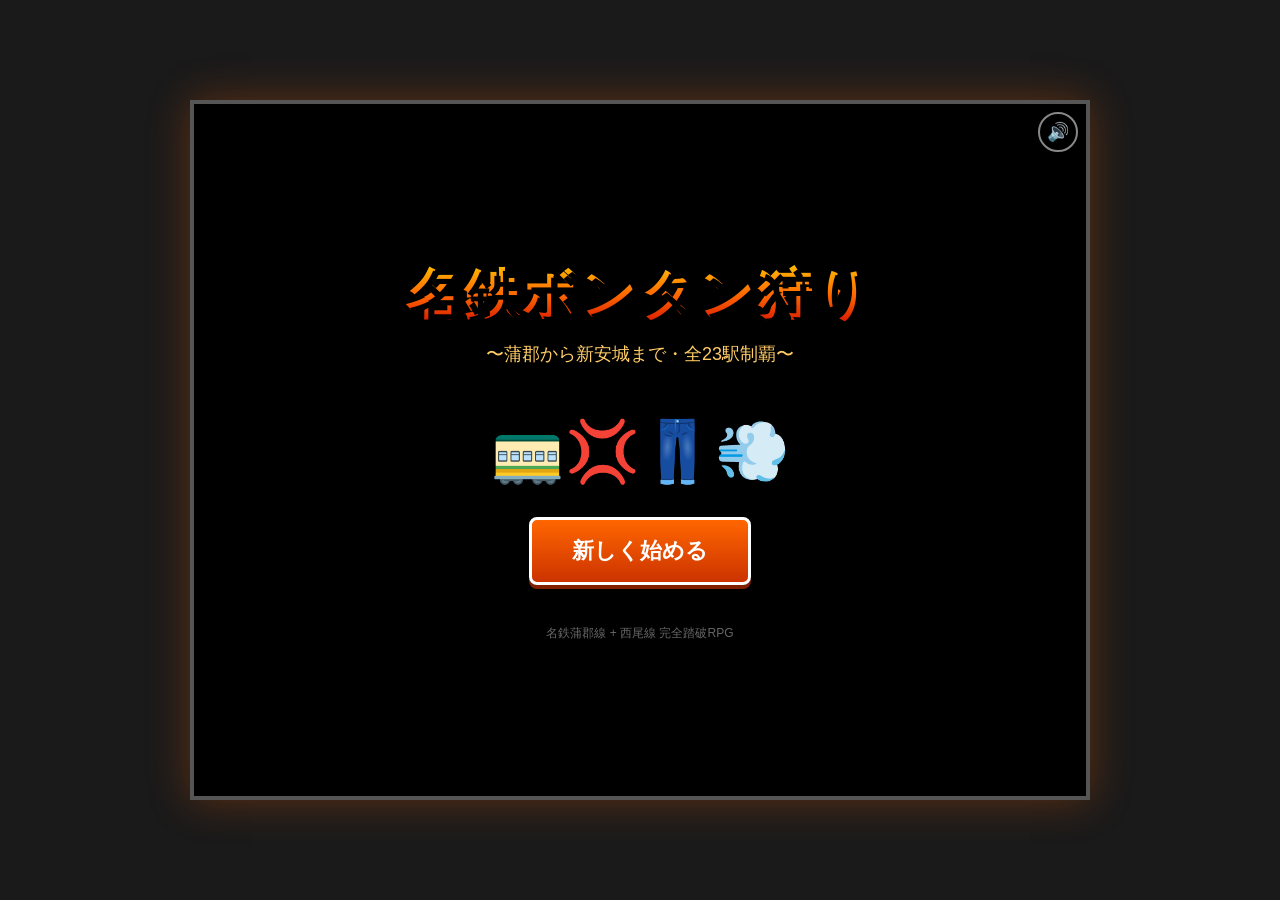
==== commit 7deb8b33: "BGM/効果音、電車移動アニメ、セーブ機能、レベルアップを実装 - Web Audio API合成によるBGM/SFX（外部ファイル不要） - 駅間移動の電車アニメ画面（出発/到着/距離表示） - l" ====
--- a/index.html
+++ b/index.html
@@ -10,12 +10,16 @@
 
 <div id="app">
 
+  <!-- 共通：音量ボタン -->
+  <button id="btn-mute" class="mute-btn" title="ミュート切替">🔊</button>
+
   <!-- タイトル画面 -->
   <section id="screen-title" class="screen active">
     <h1 class="title-main">名鉄ボンタン狩り</h1>
     <p class="title-sub">〜蒲郡から新安城まで・全23駅制覇〜</p>
     <div class="title-art">🚃💢👖💨</div>
-    <button id="btn-start" class="big-btn">ゲーム開始</button>
+    <button id="btn-start" class="big-btn">新しく始める</button>
+    <button id="btn-continue" class="big-btn" style="display:none">続きから</button>
     <p class="title-credit">名鉄蒲郡線 + 西尾線 完全踏破RPG</p>
   </section>
 
@@ -24,13 +28,38 @@
     <header class="map-header">
       <h2>路線図 / 現在地</h2>
       <div class="player-status">
-        <span>HP: <span id="map-hp">100</span></span>
+        <span>HP: <span id="map-hp">100</span>/<span id="map-maxhp">100</span></span>
+        <span>ATK: <span id="map-atk">10</span></span>
         <span>ボンタン: <span id="map-bontans">0</span>本</span>
       </div>
     </header>
     <div id="route-map" class="route-map"></div>
     <div class="map-controls">
       <button id="btn-board" class="big-btn">この駅で電車を降りる</button>
+    </div>
+  </section>
+
+  <!-- 電車移動アニメ画面 -->
+  <section id="screen-train" class="screen">
+    <div class="train-cutscene">
+      <p class="train-from"><span id="train-from-name">蒲郡</span>駅 発</p>
+      <div class="train-track">
+        <div class="train-rail"></div>
+        <div class="train-rail bottom"></div>
+        <div id="train-sprite" class="train-sprite">🚃🚃🚃</div>
+        <div class="train-scenery">
+          <span class="scenery-item">🌳</span>
+          <span class="scenery-item">🏠</span>
+          <span class="scenery-item">⛰</span>
+          <span class="scenery-item">🌾</span>
+          <span class="scenery-item">🏢</span>
+          <span class="scenery-item">🌳</span>
+          <span class="scenery-item">🏯</span>
+          <span class="scenery-item">🌾</span>
+        </div>
+      </div>
+      <p class="train-to"><span id="train-to-name">蒲郡競艇場前</span>駅 着</p>
+      <p class="train-distance">距離 <span id="train-distance">2.3</span>km</p>
     </div>
   </section>
 
@@ -92,6 +121,7 @@
         <div id="bontan-floating" class="floating-pants">👖</div>
       </div>
       <p id="bontan-message" class="bontan-message"></p>
+      <p id="bontan-levelup" class="bontan-levelup"></p>
       <button id="btn-bontan-next" class="big-btn">次の駅へ進む</button>
     </div>
   </section>
@@ -102,6 +132,7 @@
     <p class="defeat-msg">電車に乗って逃げ帰った…</p>
     <div class="defeat-art">😵🚃💨</div>
     <button id="btn-retry" class="big-btn">同じ駅でリベンジ</button>
+    <button id="btn-defeat-title" class="big-btn" style="background:#555">タイトルへ戻る</button>
   </section>
 
   <!-- 勝利画面（全駅クリア） -->
@@ -115,6 +146,8 @@
 
 </div>
 
+<script src="js/audio.js"></script>
+<script src="js/save.js"></script>
 <script src="js/stations.js"></script>
 <script src="js/scenes.js"></script>
 <script src="js/battle.js"></script>
--- a/css/style.css
+++ b/css/style.css
@@ -237,6 +237,21 @@
   height: 70px;
   background: linear-gradient(180deg, var(--body, #aa3333) 60%, #ffccaa 60%);
 }
+img.char-sprite {
+  width: 110px;
+  height: auto;
+  max-height: 180px;
+  object-fit: contain;
+  image-rendering: pixelated;
+  position: absolute;
+  bottom: 0;
+  left: 50%;
+  transform: translateX(-50%);
+  pointer-events: none;
+}
+.fighter.pantsless img.char-sprite {
+  clip-path: inset(0 0 40% 0);
+}
 
 @keyframes attack {
   0%, 100% { transform: scaleX(-1) translateX(0); }
@@ -396,3 +411,101 @@
   margin: 20px;
   font-size: 32px;
 }
+
+/* ==== 電車移動アニメ画面 ==== */
+.train-cutscene {
+  width: 100%;
+  display: flex;
+  flex-direction: column;
+  align-items: center;
+  gap: 14px;
+  text-align: center;
+  padding: 20px;
+}
+.train-from, .train-to {
+  font-size: 24px;
+  color: #ffcc00;
+  font-weight: bold;
+  letter-spacing: 2px;
+}
+.train-distance {
+  color: #888;
+  font-size: 14px;
+}
+.train-track {
+  position: relative;
+  width: 100%;
+  max-width: 750px;
+  height: 200px;
+  background: linear-gradient(180deg, #87ceeb 0%, #b8e0f7 70%, #7a5a3a 70%, #4a3a2a 100%);
+  border: 3px solid #555;
+  overflow: hidden;
+}
+.train-rail {
+  position: absolute;
+  left: 0; right: 0;
+  bottom: 25%;
+  height: 4px;
+  background: #888;
+}
+.train-rail.bottom {
+  bottom: 18%;
+  background: #666;
+}
+.train-sprite {
+  position: absolute;
+  left: -200px;
+  bottom: 22%;
+  font-size: 60px;
+  letter-spacing: -10px;
+  z-index: 3;
+  filter: drop-shadow(2px 2px 0 #000);
+}
+.train-sprite.moving {
+  animation: train-cross 2.5s linear forwards;
+}
+@keyframes train-cross {
+  0% { left: -250px; }
+  100% { left: 100%; }
+}
+.train-scenery {
+  position: absolute;
+  bottom: 28%;
+  left: 0;
+  width: 200%;
+  display: flex;
+  justify-content: space-around;
+  font-size: 40px;
+  animation: scenery-scroll 2.5s linear infinite;
+  z-index: 1;
+}
+@keyframes scenery-scroll {
+  from { transform: translateX(0); }
+  to { transform: translateX(-50%); }
+}
+
+/* ==== ミュートボタン ==== */
+.mute-btn {
+  position: absolute;
+  top: 8px;
+  right: 8px;
+  z-index: 100;
+  background: rgba(0,0,0,0.6);
+  color: #fff;
+  border: 2px solid #888;
+  border-radius: 50%;
+  width: 40px;
+  height: 40px;
+  font-size: 18px;
+  cursor: pointer;
+}
+.mute-btn:hover { background: rgba(0,0,0,0.9); border-color: #fff; }
+
+/* ==== レベルアップ表示 ==== */
+.bontan-levelup {
+  font-size: 18px;
+  font-weight: bold;
+  min-height: 26px;
+  letter-spacing: 1px;
+  text-shadow: 2px 2px 0 #000;
+}
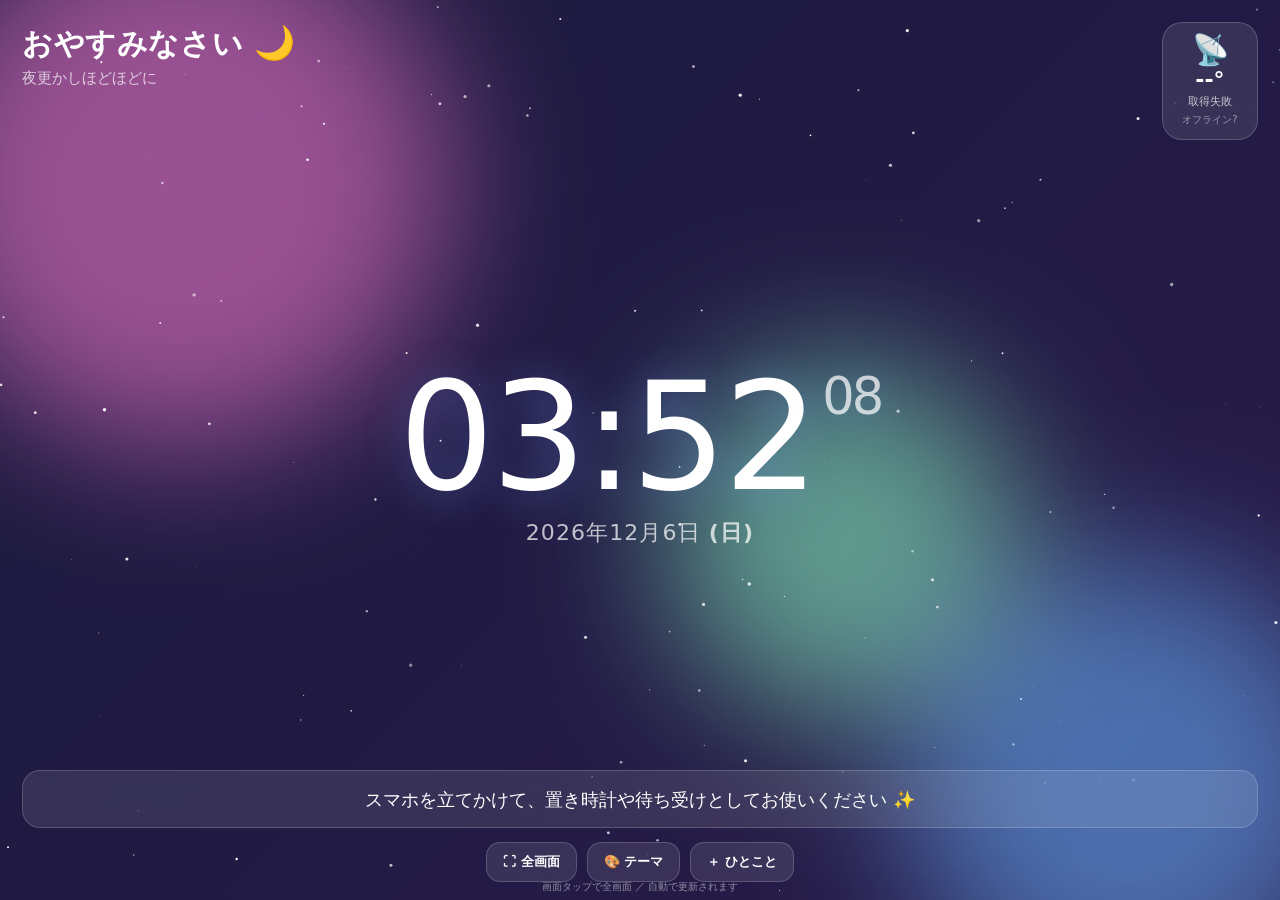
==== commit f676c4e5: "Add あいダッシュ: smart standby/digital-signage dashboard for phones Single-file index.html that turns a p" ====
--- a/index.html
+++ b/index.html
@@ -1,157 +1,473 @@
 <!DOCTYPE html>
 <html lang="ja">
 <head>
-<meta charset="UTF-8">
-<meta name="viewport" content="width=device-width, initial-scale=1.0">
-<title>名鉄ボンタン狩り 〜蒲郡から新安城まで〜</title>
-<link rel="stylesheet" href="css/style.css">
+<meta charset="UTF-8" />
+<meta name="viewport" content="width=device-width, initial-scale=1.0, maximum-scale=1.0, user-scalable=no, viewport-fit=cover" />
+<meta name="apple-mobile-web-app-capable" content="yes" />
+<meta name="apple-mobile-web-app-status-bar-style" content="black-translucent" />
+<meta name="theme-color" content="#0a0a1a" />
+<title>あいダッシュ — スマート待ち受け</title>
+<style>
+  :root {
+    --fg: #ffffff;
+    --muted: rgba(255, 255, 255, 0.72);
+    --faint: rgba(255, 255, 255, 0.5);
+    --card: rgba(255, 255, 255, 0.1);
+    --stroke: rgba(255, 255, 255, 0.18);
+    --safe-t: env(safe-area-inset-top, 0px);
+    --safe-b: env(safe-area-inset-bottom, 0px);
+  }
+
+  * { margin: 0; padding: 0; box-sizing: border-box; -webkit-tap-highlight-color: transparent; }
+
+  html, body {
+    height: 100%;
+    overflow: hidden;
+    background: #0a0a1a;
+    color: var(--fg);
+    font-family: -apple-system, BlinkMacSystemFont, "Hiragino Sans", "Yu Gothic", "Noto Sans JP", system-ui, sans-serif;
+    -webkit-font-smoothing: antialiased;
+    user-select: none;
+  }
+
+  /* 動く背景（オーロラのグラデーション） */
+  #bg {
+    position: fixed;
+    inset: 0;
+    z-index: 0;
+    background: linear-gradient(135deg, #1a1a3e, #2d1b4e, #1e3a5f, #0a0a1a);
+    background-size: 400% 400%;
+    animation: aurora 22s ease infinite;
+    transition: background 2s ease;
+  }
+  @keyframes aurora {
+    0%   { background-position: 0% 50%; }
+    50%  { background-position: 100% 50%; }
+    100% { background-position: 0% 50%; }
+  }
+  /* ぼんやり光るオーブ */
+  .orb {
+    position: fixed;
+    border-radius: 50%;
+    filter: blur(70px);
+    opacity: 0.55;
+    z-index: 1;
+    pointer-events: none;
+    mix-blend-mode: screen;
+  }
+  .orb.a { width: 60vmin; height: 60vmin; background: #ff6ec7; top: -10vmin; left: -10vmin; animation: float1 18s ease-in-out infinite; }
+  .orb.b { width: 50vmin; height: 50vmin; background: #4ea8ff; bottom: -12vmin; right: -8vmin; animation: float2 21s ease-in-out infinite; }
+  .orb.c { width: 40vmin; height: 40vmin; background: #7cffb2; top: 40%; right: 20%; animation: float3 26s ease-in-out infinite; }
+  @keyframes float1 { 0%,100%{transform:translate(0,0)} 50%{transform:translate(8vmin,12vmin)} }
+  @keyframes float2 { 0%,100%{transform:translate(0,0)} 50%{transform:translate(-10vmin,-8vmin)} }
+  @keyframes float3 { 0%,100%{transform:translate(0,0)} 50%{transform:translate(-6vmin,10vmin)} }
+
+  #stars { position: fixed; inset: 0; z-index: 1; pointer-events: none; }
+
+  /* メイン */
+  main {
+    position: relative;
+    z-index: 2;
+    height: 100%;
+    display: flex;
+    flex-direction: column;
+    padding: calc(var(--safe-t) + 22px) 22px calc(var(--safe-b) + 18px);
+  }
+
+  .top {
+    display: flex;
+    justify-content: space-between;
+    align-items: flex-start;
+    gap: 12px;
+  }
+
+  .greeting {
+    font-size: clamp(20px, 6vw, 30px);
+    font-weight: 700;
+    letter-spacing: 0.02em;
+    line-height: 1.3;
+  }
+  .greeting .emoji { font-size: 1.1em; }
+  .greet-sub { font-size: clamp(12px, 3.4vw, 15px); color: var(--muted); margin-top: 4px; font-weight: 500; }
+
+  /* 天気カード */
+  .weather {
+    background: var(--card);
+    border: 1px solid var(--stroke);
+    backdrop-filter: blur(14px);
+    -webkit-backdrop-filter: blur(14px);
+    border-radius: 20px;
+    padding: 12px 16px;
+    text-align: center;
+    min-width: 96px;
+    flex-shrink: 0;
+  }
+  .weather .icon { font-size: 30px; line-height: 1; }
+  .weather .temp { font-size: 22px; font-weight: 700; margin-top: 2px; }
+  .weather .desc { font-size: 11px; color: var(--muted); margin-top: 2px; }
+  .weather .loc  { font-size: 10px; color: var(--faint); margin-top: 4px; max-width: 100px; white-space: nowrap; overflow: hidden; text-overflow: ellipsis; }
+
+  /* 時計 */
+  .clockwrap {
+    flex: 1;
+    display: flex;
+    flex-direction: column;
+    align-items: center;
+    justify-content: center;
+    gap: 6px;
+  }
+  .clock {
+    font-size: clamp(64px, 23vw, 150px);
+    font-weight: 200;
+    letter-spacing: -0.02em;
+    line-height: 1;
+    font-variant-numeric: tabular-nums;
+    text-shadow: 0 4px 40px rgba(120, 160, 255, 0.4);
+    display: flex;
+    align-items: baseline;
+  }
+  .clock .sep { animation: blink 2s step-start infinite; }
+  @keyframes blink { 50% { opacity: 0.35; } }
+  .clock .sec {
+    font-size: 0.34em;
+    font-weight: 300;
+    color: var(--muted);
+    margin-left: 0.12em;
+    align-self: flex-start;
+    margin-top: 0.18em;
+  }
+  .date {
+    font-size: clamp(15px, 4.4vw, 22px);
+    font-weight: 500;
+    color: var(--muted);
+    letter-spacing: 0.05em;
+  }
+  .date .dow { font-weight: 700; }
+
+  /* メッセージ・ティッカー（サイネージ感） */
+  .ticker {
+    background: var(--card);
+    border: 1px solid var(--stroke);
+    backdrop-filter: blur(14px);
+    -webkit-backdrop-filter: blur(14px);
+    border-radius: 18px;
+    padding: 14px 18px;
+    text-align: center;
+    min-height: 58px;
+    display: flex;
+    align-items: center;
+    justify-content: center;
+  }
+  .ticker .msg {
+    font-size: clamp(14px, 4vw, 18px);
+    font-weight: 500;
+    line-height: 1.5;
+    transition: opacity 0.6s ease, transform 0.6s ease;
+  }
+  .ticker .msg.out { opacity: 0; transform: translateY(8px); }
+
+  /* 下部ツールバー */
+  .bar {
+    display: flex;
+    justify-content: center;
+    gap: 10px;
+    margin-top: 14px;
+  }
+  .btn {
+    background: var(--card);
+    border: 1px solid var(--stroke);
+    backdrop-filter: blur(14px);
+    -webkit-backdrop-filter: blur(14px);
+    color: var(--fg);
+    border-radius: 14px;
+    padding: 10px 16px;
+    font-size: 13px;
+    font-weight: 600;
+    font-family: inherit;
+    cursor: pointer;
+    transition: transform 0.15s ease, background 0.2s ease;
+  }
+  .btn:active { transform: scale(0.94); background: rgba(255,255,255,0.2); }
+
+  .hint {
+    position: fixed;
+    bottom: calc(var(--safe-b) + 6px);
+    left: 0; right: 0;
+    text-align: center;
+    font-size: 10px;
+    color: var(--faint);
+    z-index: 2;
+    pointer-events: none;
+  }
+
+  /* フェードイン */
+  .fade { animation: fadeIn 1.2s ease both; }
+  @keyframes fadeIn { from { opacity: 0; transform: translateY(10px); } to { opacity: 1; transform: none; } }
+</style>
 </head>
 <body>
-
-<div id="app">
-
-  <!-- 共通：音量ボタン -->
-  <button id="btn-mute" class="mute-btn" title="ミュート切替">🔊</button>
-
-  <!-- タイトル画面 -->
-  <section id="screen-title" class="screen active">
-    <h1 class="title-main">名鉄ボンタン狩り</h1>
-    <p class="title-sub">〜蒲郡から新安城まで・全23駅制覇〜</p>
-    <div class="title-art">🚃💢👖💨</div>
-    <button id="btn-start" class="big-btn">新しく始める</button>
-    <button id="btn-continue" class="big-btn" style="display:none">続きから</button>
-    <p class="title-credit">名鉄蒲郡線 + 西尾線 完全踏破RPG</p>
-  </section>
-
-  <!-- マップ画面（路線図） -->
-  <section id="screen-map" class="screen">
-    <header class="map-header">
-      <h2>路線図 / 現在地</h2>
-      <div class="player-status">
-        <span>HP: <span id="map-hp">100</span>/<span id="map-maxhp">100</span></span>
-        <span>ATK: <span id="map-atk">10</span></span>
-        <span>ボンタン: <span id="map-bontans">0</span>本</span>
+  <div id="bg"></div>
+  <div class="orb a"></div>
+  <div class="orb b"></div>
+  <div class="orb c"></div>
+  <canvas id="stars"></canvas>
+
+  <main>
+    <div class="top fade">
+      <div>
+        <div class="greeting" id="greeting">こんにちは <span class="emoji">🌤️</span></div>
+        <div class="greet-sub" id="greetSub">今日もおつかれさまです</div>
       </div>
-    </header>
-    <div id="route-map" class="route-map"></div>
-    <div class="map-controls">
-      <button id="btn-board" class="big-btn">この駅で電車を降りる</button>
-    </div>
-  </section>
-
-  <!-- 電車移動アニメ画面 -->
-  <section id="screen-train" class="screen">
-    <div class="train-cutscene">
-      <p class="train-from"><span id="train-from-name">蒲郡</span>駅 発</p>
-      <div class="train-track">
-        <div class="train-rail"></div>
-        <div class="train-rail bottom"></div>
-        <div id="train-sprite" class="train-sprite">🚃🚃🚃</div>
-        <div class="train-scenery">
-          <span class="scenery-item">🌳</span>
-          <span class="scenery-item">🏠</span>
-          <span class="scenery-item">⛰</span>
-          <span class="scenery-item">🌾</span>
-          <span class="scenery-item">🏢</span>
-          <span class="scenery-item">🌳</span>
-          <span class="scenery-item">🏯</span>
-          <span class="scenery-item">🌾</span>
-        </div>
-      </div>
-      <p class="train-to"><span id="train-to-name">蒲郡競艇場前</span>駅 着</p>
-      <p class="train-distance">距離 <span id="train-distance">2.3</span>km</p>
-    </div>
-  </section>
-
-  <!-- 戦闘画面 -->
-  <section id="screen-battle" class="screen">
-    <div class="battle-ui">
-      <div class="hp-bar player-hp">
-        <span class="hp-label">プレイヤー</span>
-        <div class="hp-bar-bg"><div id="player-hp-fill" class="hp-bar-fill"></div></div>
-        <span id="player-hp-text">100/100</span>
-      </div>
-      <div class="vs-label">VS</div>
-      <div class="hp-bar enemy-hp">
-        <span class="hp-label" id="enemy-name">不良A</span>
-        <div class="hp-bar-bg"><div id="enemy-hp-fill" class="hp-bar-fill enemy"></div></div>
-        <span id="enemy-hp-text">100/100</span>
+      <div class="weather" id="weather">
+        <div class="icon">⏳</div>
+        <div class="temp">--°</div>
+        <div class="desc">読み込み中</div>
+        <div class="loc">位置情報を取得</div>
       </div>
     </div>
 
-    <div id="battle-stage" class="battle-stage">
-      <div id="battle-bg" class="battle-bg"></div>
-      <div id="player-char" class="fighter player">
-        <div class="char-body"></div>
-        <div class="char-head">😤</div>
-        <div class="char-pants" style="background:#3a3a3a"></div>
-      </div>
-      <div id="enemy-char" class="fighter enemy">
-        <div class="char-body"></div>
-        <div class="char-head">😡</div>
-        <div class="char-pants"></div>
-      </div>
-      <div id="hit-effect" class="hit-effect"></div>
+    <div class="clockwrap fade">
+      <div class="clock" id="clock">--<span class="sep">:</span>--</div>
+      <div class="date" id="date">----年--月--日</div>
     </div>
 
-    <div class="battle-log" id="battle-log"></div>
-
-    <div class="battle-controls">
-      <button class="action-btn" data-action="punch">👊 パンチ (A)</button>
-      <button class="action-btn" data-action="kick">🦵 キック (S)</button>
-      <button class="action-btn" data-action="special">💥 必殺技 (D)</button>
-      <button class="action-btn" data-action="guard">🛡 ガード (F)</button>
+    <div class="ticker fade">
+      <div class="msg" id="ticker">スマホを立てかけて、置き時計や待ち受けとしてお使いください ✨</div>
     </div>
-  </section>
-
-  <!-- ボンタン狩り演出 -->
-  <section id="screen-bontan" class="screen">
-    <div class="bontan-cutscene">
-      <h2 class="bontan-title">ボンタン狩り！！</h2>
-      <div class="bontan-stage">
-        <div id="bontan-player" class="cutscene-char">
-          <div class="char-head" style="font-size:80px">😈</div>
-          <div class="char-body" style="background:#4a4a4a"></div>
-        </div>
-        <div id="bontan-victim" class="cutscene-char">
-          <div class="char-head" style="font-size:80px">😱</div>
-          <div class="char-body" style="background:#aa3333"></div>
-          <div class="char-underwear">🩲</div>
-        </div>
-        <div id="bontan-floating" class="floating-pants">👖</div>
-      </div>
-      <p id="bontan-message" class="bontan-message"></p>
-      <p id="bontan-levelup" class="bontan-levelup"></p>
-      <button id="btn-bontan-next" class="big-btn">次の駅へ進む</button>
+
+    <div class="bar fade">
+      <button class="btn" id="fsBtn">⛶ 全画面</button>
+      <button class="btn" id="themeBtn">🎨 テーマ</button>
+      <button class="btn" id="msgBtn">＋ ひとこと</button>
     </div>
-  </section>
-
-  <!-- 敗北画面 -->
-  <section id="screen-defeat" class="screen">
-    <h2 class="defeat-title">やられた…</h2>
-    <p class="defeat-msg">電車に乗って逃げ帰った…</p>
-    <div class="defeat-art">😵🚃💨</div>
-    <button id="btn-retry" class="big-btn">同じ駅でリベンジ</button>
-    <button id="btn-defeat-title" class="big-btn" style="background:#555">タイトルへ戻る</button>
-  </section>
-
-  <!-- 勝利画面（全駅クリア） -->
-  <section id="screen-victory" class="screen">
-    <h2 class="victory-title">全駅制覇！</h2>
-    <p>名鉄蒲郡線+西尾線 全23駅をボンタン狩り！</p>
-    <div id="victory-bontans" class="victory-pants-display"></div>
-    <p>君は名鉄ボンタン狩り界の総長になった！</p>
-    <button id="btn-newgame" class="big-btn">最初から</button>
-  </section>
-
-</div>
-
-<script src="js/audio.js"></script>
-<script src="js/save.js"></script>
-<script src="js/stations.js"></script>
-<script src="js/scenes.js"></script>
-<script src="js/battle.js"></script>
-<script src="js/map.js"></script>
-<script src="js/game.js"></script>
+  </main>
+
+  <div class="hint">画面タップで全画面 ／ 自動で更新されます</div>
+
+<script>
+(function () {
+  "use strict";
+
+  /* ====== 1. 時計と日付 ====== */
+  var WDAY = ["日", "月", "火", "水", "木", "金", "土"];
+  var clockEl = document.getElementById("clock");
+  var dateEl = document.getElementById("date");
+
+  function pad(n) { return n < 10 ? "0" + n : "" + n; }
+
+  function tick() {
+    var d = new Date();
+    var h = pad(d.getHours());
+    var m = pad(d.getMinutes());
+    var s = pad(d.getSeconds());
+    clockEl.innerHTML = h + '<span class="sep">:</span>' + m +
+      '<span class="sec">' + s + '</span>';
+    dateEl.innerHTML = d.getFullYear() + "年" + (d.getMonth() + 1) + "月" + d.getDate() +
+      '日 <span class="dow">(' + WDAY[d.getDay()] + ')</span>';
+    updateGreeting(d.getHours());
+  }
+
+  /* ====== 2. 時間帯であいさつが変わる ====== */
+  var greetEl = document.getElementById("greeting");
+  var greetSubEl = document.getElementById("greetSub");
+  var lastBand = -1;
+  function updateGreeting(hour) {
+    var band, text, emoji, sub;
+    if (hour < 5)       { band = 0; text = "おやすみなさい"; emoji = "🌙"; sub = "夜更かしほどほどに"; }
+    else if (hour < 11) { band = 1; text = "おはようございます"; emoji = "🌅"; sub = "今日もいい一日になりますように"; }
+    else if (hour < 17) { band = 2; text = "こんにちは"; emoji = "🌤️"; sub = "今日もおつかれさまです"; }
+    else if (hour < 22) { band = 3; text = "こんばんは"; emoji = "🌆"; sub = "ゆっくり過ごしてくださいね"; }
+    else                { band = 4; text = "こんばんは"; emoji = "🌙"; sub = "そろそろ休む時間です"; }
+    if (band === lastBand) return;
+    lastBand = band;
+    greetEl.innerHTML = text + ' <span class="emoji">' + emoji + "</span>";
+    greetSubEl.textContent = sub;
+  }
+
+  /* ====== 3. 天気（Open-Meteo / APIキー不要） ====== */
+  var weatherEl = document.getElementById("weather");
+  // WMO天気コード → 絵文字・日本語
+  var WMO = {
+    0:["☀️","快晴"],1:["🌤️","晴れ"],2:["⛅","薄曇り"],3:["☁️","くもり"],
+    45:["🌫️","霧"],48:["🌫️","霧氷"],51:["🌦️","霧雨"],53:["🌦️","霧雨"],55:["🌧️","霧雨"],
+    61:["🌧️","小雨"],63:["🌧️","雨"],65:["🌧️","強い雨"],66:["🌧️","凍雨"],67:["🌧️","凍雨"],
+    71:["🌨️","小雪"],73:["🌨️","雪"],75:["❄️","大雪"],77:["🌨️","霧雪"],
+    80:["🌦️","にわか雨"],81:["🌧️","にわか雨"],82:["⛈️","激しい雨"],
+    85:["🌨️","にわか雪"],86:["❄️","にわか雪"],
+    95:["⛈️","雷雨"],96:["⛈️","雷雨"],99:["⛈️","激しい雷雨"]
+  };
+
+  function renderWeather(temp, code, locName) {
+    var w = WMO[code] || ["🌡️", "—"];
+    weatherEl.innerHTML =
+      '<div class="icon">' + w[0] + '</div>' +
+      '<div class="temp">' + Math.round(temp) + '°</div>' +
+      '<div class="desc">' + w[1] + '</div>' +
+      '<div class="loc">' + locName + '</div>';
+  }
+
+  function fetchWeather(lat, lon, locName) {
+    var url = "https://api.open-meteo.com/v1/forecast?latitude=" + lat +
+      "&longitude=" + lon + "&current=temperature_2m,weather_code&timezone=auto";
+    fetch(url)
+      .then(function (r) { return r.json(); })
+      .then(function (j) {
+        var c = j.current;
+        renderWeather(c.temperature_2m, c.weather_code, locName);
+      })
+      .catch(function () {
+        weatherEl.innerHTML = '<div class="icon">📡</div><div class="temp">--°</div>' +
+          '<div class="desc">取得失敗</div><div class="loc">オフライン?</div>';
+      });
+  }
+
+  function initWeather() {
+    // 既定は東京。位置情報が取れれば現在地に。
+    var TOKYO = { lat: 35.68, lon: 139.76, name: "東京" };
+    if (!navigator.geolocation) { fetchWeather(TOKYO.lat, TOKYO.lon, TOKYO.name); return; }
+    navigator.geolocation.getCurrentPosition(
+      function (p) { fetchWeather(p.coords.latitude.toFixed(2), p.coords.longitude.toFixed(2), "現在地"); },
+      function () { fetchWeather(TOKYO.lat, TOKYO.lon, TOKYO.name); },
+      { timeout: 8000, maximumAge: 600000 }
+    );
+  }
+
+  /* ====== 4. メッセージ・ティッカー（サイネージ感） ====== */
+  var tickerEl = document.getElementById("ticker");
+  var defaultMsgs = [
+    "スマホを立てかけて、置き時計や待ち受けとしてお使いください ✨",
+    "深呼吸を3回。肩の力を抜いてリラックス 🌿",
+    "水分とりましたか？こまめな水分補給を 💧",
+    "今日できたことを、ひとつ思い出してみよう 🌟",
+    "少し目を休めて、遠くを見てみましょう 👀",
+    "笑顔は最高のアクセサリー 😊",
+    "うまくいかない日も、ちゃんと前に進んでいます 🚶",
+    "ありがとうを、誰かに伝えてみる日 💐"
+  ];
+  // ユーザー追加メッセージは端末に保存
+  var userMsgs = [];
+  try { userMsgs = JSON.parse(localStorage.getItem("aiDashMsgs") || "[]"); } catch (e) {}
+
+  function allMsgs() { return userMsgs.length ? userMsgs.concat(defaultMsgs) : defaultMsgs; }
+
+  var msgIdx = 0;
+  function rotateMsg() {
+    var list = allMsgs();
+    msgIdx = (msgIdx + 1) % list.length;
+    tickerEl.classList.add("out");
+    setTimeout(function () {
+      tickerEl.textContent = list[msgIdx];
+      tickerEl.classList.remove("out");
+    }, 600);
+  }
+
+  document.getElementById("msgBtn").addEventListener("click", function () {
+    var t = prompt("待ち受けに流すメッセージを入力（この端末に保存されます）");
+    if (t && t.trim()) {
+      userMsgs.unshift(t.trim());
+      try { localStorage.setItem("aiDashMsgs", JSON.stringify(userMsgs)); } catch (e) {}
+      tickerEl.classList.add("out");
+      setTimeout(function () {
+        tickerEl.textContent = t.trim();
+        tickerEl.classList.remove("out");
+        msgIdx = 0;
+      }, 600);
+    }
+  });
+
+  /* ====== 5. テーマ切り替え ====== */
+  var themes = [
+    "linear-gradient(135deg, #1a1a3e, #2d1b4e, #1e3a5f, #0a0a1a)", // 夜
+    "linear-gradient(135deg, #ff9a8b, #ff6a88, #ff99ac, #fcb69f)", // 夕焼け
+    "linear-gradient(135deg, #0f2027, #203a43, #2c5364, #0f2027)", // 深海
+    "linear-gradient(135deg, #134e5e, #71b280, #134e5e, #0b3d2e)", // 森
+    "linear-gradient(135deg, #41295a, #2F0743, #5614b0, #1a0033)"  // 宇宙
+  ];
+  var themeIdx = 0;
+  try { themeIdx = parseInt(localStorage.getItem("aiDashTheme") || "0", 10) || 0; } catch (e) {}
+  var bgEl = document.getElementById("bg");
+  function applyTheme() {
+    bgEl.style.background = themes[themeIdx];
+    bgEl.style.backgroundSize = "400% 400%";
+  }
+  applyTheme();
+  document.getElementById("themeBtn").addEventListener("click", function (e) {
+    e.stopPropagation();
+    themeIdx = (themeIdx + 1) % themes.length;
+    applyTheme();
+    try { localStorage.setItem("aiDashTheme", themeIdx); } catch (e2) {}
+  });
+
+  /* ====== 6. 全画面 ====== */
+  function toggleFs() {
+    var el = document.documentElement;
+    if (!document.fullscreenElement) {
+      (el.requestFullscreen || el.webkitRequestFullscreen || function(){}).call(el);
+    } else {
+      (document.exitFullscreen || document.webkitExitFullscreen || function(){}).call(document);
+    }
+  }
+  document.getElementById("fsBtn").addEventListener("click", function (e) { e.stopPropagation(); toggleFs(); });
+  // 画面タップでも全画面（ボタン以外）
+  document.querySelector("main").addEventListener("click", function (e) {
+    if (e.target.closest(".btn")) return;
+    toggleFs();
+  });
+
+  /* ====== 7. 星のきらめき（canvas） ====== */
+  var canvas = document.getElementById("stars");
+  var ctx = canvas.getContext("2d");
+  var stars = [];
+  function resize() {
+    canvas.width = window.innerWidth;
+    canvas.height = window.innerHeight;
+    var count = Math.min(120, Math.floor(canvas.width * canvas.height / 9000));
+    stars = [];
+    for (var i = 0; i < count; i++) {
+      stars.push({
+        x: Math.random() * canvas.width,
+        y: Math.random() * canvas.height,
+        r: Math.random() * 1.4 + 0.3,
+        a: Math.random(),
+        sp: Math.random() * 0.02 + 0.005
+      });
+    }
+  }
+  function drawStars() {
+    ctx.clearRect(0, 0, canvas.width, canvas.height);
+    for (var i = 0; i < stars.length; i++) {
+      var s = stars[i];
+      s.a += s.sp;
+      var alpha = 0.3 + Math.abs(Math.sin(s.a)) * 0.7;
+      ctx.beginPath();
+      ctx.arc(s.x, s.y, s.r, 0, Math.PI * 2);
+      ctx.fillStyle = "rgba(255,255,255," + alpha + ")";
+      ctx.fill();
+    }
+    requestAnimationFrame(drawStars);
+  }
+  window.addEventListener("resize", resize);
+
+  /* ====== 8. 画面が消えないように（対応端末のみ） ====== */
+  function keepAwake() {
+    if ("wakeLock" in navigator) {
+      navigator.wakeLock.request("screen").catch(function () {});
+    }
+  }
+  document.addEventListener("visibilitychange", function () {
+    if (document.visibilityState === "visible") keepAwake();
+  });
+
+  /* ====== 起動 ====== */
+  tick();
+  setInterval(tick, 1000);
+  initWeather();
+  setInterval(initWeather, 15 * 60 * 1000); // 15分ごとに天気更新
+  setInterval(rotateMsg, 7000);             // 7秒ごとにメッセージ
+  resize();
+  drawStars();
+  keepAwake();
+})();
+</script>
 </body>
 </html>
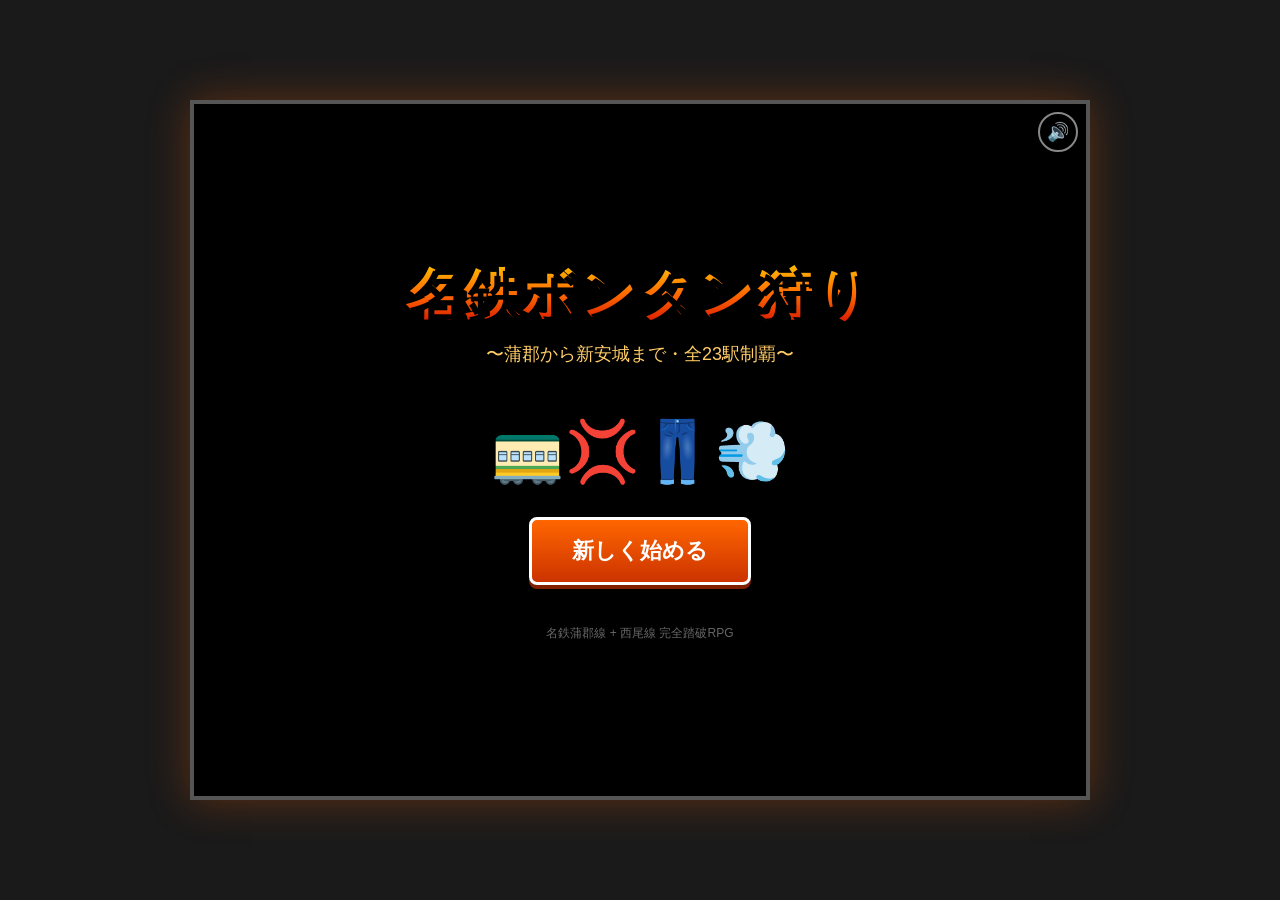
==== commit 1e0c3f6d: "Deploy 0616debf5bc9ba07c4daf16347bc36d1da06e9a9 to gh-pages 0616debf5bc9ba07c4daf16347bc36d1da06e9a9" ====
--- a/index.html
+++ b/index.html
@@ -1,473 +1,157 @@
 <!DOCTYPE html>
 <html lang="ja">
 <head>
-<meta charset="UTF-8" />
-<meta name="viewport" content="width=device-width, initial-scale=1.0, maximum-scale=1.0, user-scalable=no, viewport-fit=cover" />
-<meta name="apple-mobile-web-app-capable" content="yes" />
-<meta name="apple-mobile-web-app-status-bar-style" content="black-translucent" />
-<meta name="theme-color" content="#0a0a1a" />
-<title>あいダッシュ — スマート待ち受け</title>
-<style>
-  :root {
-    --fg: #ffffff;
-    --muted: rgba(255, 255, 255, 0.72);
-    --faint: rgba(255, 255, 255, 0.5);
-    --card: rgba(255, 255, 255, 0.1);
-    --stroke: rgba(255, 255, 255, 0.18);
-    --safe-t: env(safe-area-inset-top, 0px);
-    --safe-b: env(safe-area-inset-bottom, 0px);
-  }
-
-  * { margin: 0; padding: 0; box-sizing: border-box; -webkit-tap-highlight-color: transparent; }
-
-  html, body {
-    height: 100%;
-    overflow: hidden;
-    background: #0a0a1a;
-    color: var(--fg);
-    font-family: -apple-system, BlinkMacSystemFont, "Hiragino Sans", "Yu Gothic", "Noto Sans JP", system-ui, sans-serif;
-    -webkit-font-smoothing: antialiased;
-    user-select: none;
-  }
-
-  /* 動く背景（オーロラのグラデーション） */
-  #bg {
-    position: fixed;
-    inset: 0;
-    z-index: 0;
-    background: linear-gradient(135deg, #1a1a3e, #2d1b4e, #1e3a5f, #0a0a1a);
-    background-size: 400% 400%;
-    animation: aurora 22s ease infinite;
-    transition: background 2s ease;
-  }
-  @keyframes aurora {
-    0%   { background-position: 0% 50%; }
-    50%  { background-position: 100% 50%; }
-    100% { background-position: 0% 50%; }
-  }
-  /* ぼんやり光るオーブ */
-  .orb {
-    position: fixed;
-    border-radius: 50%;
-    filter: blur(70px);
-    opacity: 0.55;
-    z-index: 1;
-    pointer-events: none;
-    mix-blend-mode: screen;
-  }
-  .orb.a { width: 60vmin; height: 60vmin; background: #ff6ec7; top: -10vmin; left: -10vmin; animation: float1 18s ease-in-out infinite; }
-  .orb.b { width: 50vmin; height: 50vmin; background: #4ea8ff; bottom: -12vmin; right: -8vmin; animation: float2 21s ease-in-out infinite; }
-  .orb.c { width: 40vmin; height: 40vmin; background: #7cffb2; top: 40%; right: 20%; animation: float3 26s ease-in-out infinite; }
-  @keyframes float1 { 0%,100%{transform:translate(0,0)} 50%{transform:translate(8vmin,12vmin)} }
-  @keyframes float2 { 0%,100%{transform:translate(0,0)} 50%{transform:translate(-10vmin,-8vmin)} }
-  @keyframes float3 { 0%,100%{transform:translate(0,0)} 50%{transform:translate(-6vmin,10vmin)} }
-
-  #stars { position: fixed; inset: 0; z-index: 1; pointer-events: none; }
-
-  /* メイン */
-  main {
-    position: relative;
-    z-index: 2;
-    height: 100%;
-    display: flex;
-    flex-direction: column;
-    padding: calc(var(--safe-t) + 22px) 22px calc(var(--safe-b) + 18px);
-  }
-
-  .top {
-    display: flex;
-    justify-content: space-between;
-    align-items: flex-start;
-    gap: 12px;
-  }
-
-  .greeting {
-    font-size: clamp(20px, 6vw, 30px);
-    font-weight: 700;
-    letter-spacing: 0.02em;
-    line-height: 1.3;
-  }
-  .greeting .emoji { font-size: 1.1em; }
-  .greet-sub { font-size: clamp(12px, 3.4vw, 15px); color: var(--muted); margin-top: 4px; font-weight: 500; }
-
-  /* 天気カード */
-  .weather {
-    background: var(--card);
-    border: 1px solid var(--stroke);
-    backdrop-filter: blur(14px);
-    -webkit-backdrop-filter: blur(14px);
-    border-radius: 20px;
-    padding: 12px 16px;
-    text-align: center;
-    min-width: 96px;
-    flex-shrink: 0;
-  }
-  .weather .icon { font-size: 30px; line-height: 1; }
-  .weather .temp { font-size: 22px; font-weight: 700; margin-top: 2px; }
-  .weather .desc { font-size: 11px; color: var(--muted); margin-top: 2px; }
-  .weather .loc  { font-size: 10px; color: var(--faint); margin-top: 4px; max-width: 100px; white-space: nowrap; overflow: hidden; text-overflow: ellipsis; }
-
-  /* 時計 */
-  .clockwrap {
-    flex: 1;
-    display: flex;
-    flex-direction: column;
-    align-items: center;
-    justify-content: center;
-    gap: 6px;
-  }
-  .clock {
-    font-size: clamp(64px, 23vw, 150px);
-    font-weight: 200;
-    letter-spacing: -0.02em;
-    line-height: 1;
-    font-variant-numeric: tabular-nums;
-    text-shadow: 0 4px 40px rgba(120, 160, 255, 0.4);
-    display: flex;
-    align-items: baseline;
-  }
-  .clock .sep { animation: blink 2s step-start infinite; }
-  @keyframes blink { 50% { opacity: 0.35; } }
-  .clock .sec {
-    font-size: 0.34em;
-    font-weight: 300;
-    color: var(--muted);
-    margin-left: 0.12em;
-    align-self: flex-start;
-    margin-top: 0.18em;
-  }
-  .date {
-    font-size: clamp(15px, 4.4vw, 22px);
-    font-weight: 500;
-    color: var(--muted);
-    letter-spacing: 0.05em;
-  }
-  .date .dow { font-weight: 700; }
-
-  /* メッセージ・ティッカー（サイネージ感） */
-  .ticker {
-    background: var(--card);
-    border: 1px solid var(--stroke);
-    backdrop-filter: blur(14px);
-    -webkit-backdrop-filter: blur(14px);
-    border-radius: 18px;
-    padding: 14px 18px;
-    text-align: center;
-    min-height: 58px;
-    display: flex;
-    align-items: center;
-    justify-content: center;
-  }
-  .ticker .msg {
-    font-size: clamp(14px, 4vw, 18px);
-    font-weight: 500;
-    line-height: 1.5;
-    transition: opacity 0.6s ease, transform 0.6s ease;
-  }
-  .ticker .msg.out { opacity: 0; transform: translateY(8px); }
-
-  /* 下部ツールバー */
-  .bar {
-    display: flex;
-    justify-content: center;
-    gap: 10px;
-    margin-top: 14px;
-  }
-  .btn {
-    background: var(--card);
-    border: 1px solid var(--stroke);
-    backdrop-filter: blur(14px);
-    -webkit-backdrop-filter: blur(14px);
-    color: var(--fg);
-    border-radius: 14px;
-    padding: 10px 16px;
-    font-size: 13px;
-    font-weight: 600;
-    font-family: inherit;
-    cursor: pointer;
-    transition: transform 0.15s ease, background 0.2s ease;
-  }
-  .btn:active { transform: scale(0.94); background: rgba(255,255,255,0.2); }
-
-  .hint {
-    position: fixed;
-    bottom: calc(var(--safe-b) + 6px);
-    left: 0; right: 0;
-    text-align: center;
-    font-size: 10px;
-    color: var(--faint);
-    z-index: 2;
-    pointer-events: none;
-  }
-
-  /* フェードイン */
-  .fade { animation: fadeIn 1.2s ease both; }
-  @keyframes fadeIn { from { opacity: 0; transform: translateY(10px); } to { opacity: 1; transform: none; } }
-</style>
+<meta charset="UTF-8">
+<meta name="viewport" content="width=device-width, initial-scale=1.0">
+<title>名鉄ボンタン狩り 〜蒲郡から新安城まで〜</title>
+<link rel="stylesheet" href="css/style.css">
 </head>
 <body>
-  <div id="bg"></div>
-  <div class="orb a"></div>
-  <div class="orb b"></div>
-  <div class="orb c"></div>
-  <canvas id="stars"></canvas>
 
-  <main>
-    <div class="top fade">
-      <div>
-        <div class="greeting" id="greeting">こんにちは <span class="emoji">🌤️</span></div>
-        <div class="greet-sub" id="greetSub">今日もおつかれさまです</div>
+<div id="app">
+
+  <!-- 共通：音量ボタン -->
+  <button id="btn-mute" class="mute-btn" title="ミュート切替">🔊</button>
+
+  <!-- タイトル画面 -->
+  <section id="screen-title" class="screen active">
+    <h1 class="title-main">名鉄ボンタン狩り</h1>
+    <p class="title-sub">〜蒲郡から新安城まで・全23駅制覇〜</p>
+    <div class="title-art">🚃💢👖💨</div>
+    <button id="btn-start" class="big-btn">新しく始める</button>
+    <button id="btn-continue" class="big-btn" style="display:none">続きから</button>
+    <p class="title-credit">名鉄蒲郡線 + 西尾線 完全踏破RPG</p>
+  </section>
+
+  <!-- マップ画面（路線図） -->
+  <section id="screen-map" class="screen">
+    <header class="map-header">
+      <h2>路線図 / 現在地</h2>
+      <div class="player-status">
+        <span>HP: <span id="map-hp">100</span>/<span id="map-maxhp">100</span></span>
+        <span>ATK: <span id="map-atk">10</span></span>
+        <span>ボンタン: <span id="map-bontans">0</span>本</span>
       </div>
-      <div class="weather" id="weather">
-        <div class="icon">⏳</div>
-        <div class="temp">--°</div>
-        <div class="desc">読み込み中</div>
-        <div class="loc">位置情報を取得</div>
+    </header>
+    <div id="route-map" class="route-map"></div>
+    <div class="map-controls">
+      <button id="btn-board" class="big-btn">この駅で電車を降りる</button>
+    </div>
+  </section>
+
+  <!-- 電車移動アニメ画面 -->
+  <section id="screen-train" class="screen">
+    <div class="train-cutscene">
+      <p class="train-from"><span id="train-from-name">蒲郡</span>駅 発</p>
+      <div class="train-track">
+        <div class="train-rail"></div>
+        <div class="train-rail bottom"></div>
+        <div id="train-sprite" class="train-sprite">🚃🚃🚃</div>
+        <div class="train-scenery">
+          <span class="scenery-item">🌳</span>
+          <span class="scenery-item">🏠</span>
+          <span class="scenery-item">⛰</span>
+          <span class="scenery-item">🌾</span>
+          <span class="scenery-item">🏢</span>
+          <span class="scenery-item">🌳</span>
+          <span class="scenery-item">🏯</span>
+          <span class="scenery-item">🌾</span>
+        </div>
+      </div>
+      <p class="train-to"><span id="train-to-name">蒲郡競艇場前</span>駅 着</p>
+      <p class="train-distance">距離 <span id="train-distance">2.3</span>km</p>
+    </div>
+  </section>
+
+  <!-- 戦闘画面 -->
+  <section id="screen-battle" class="screen">
+    <div class="battle-ui">
+      <div class="hp-bar player-hp">
+        <span class="hp-label">プレイヤー</span>
+        <div class="hp-bar-bg"><div id="player-hp-fill" class="hp-bar-fill"></div></div>
+        <span id="player-hp-text">100/100</span>
+      </div>
+      <div class="vs-label">VS</div>
+      <div class="hp-bar enemy-hp">
+        <span class="hp-label" id="enemy-name">不良A</span>
+        <div class="hp-bar-bg"><div id="enemy-hp-fill" class="hp-bar-fill enemy"></div></div>
+        <span id="enemy-hp-text">100/100</span>
       </div>
     </div>
 
-    <div class="clockwrap fade">
-      <div class="clock" id="clock">--<span class="sep">:</span>--</div>
-      <div class="date" id="date">----年--月--日</div>
+    <div id="battle-stage" class="battle-stage">
+      <div id="battle-bg" class="battle-bg"></div>
+      <div id="player-char" class="fighter player">
+        <div class="char-head">😤</div>
+        <div class="char-body"></div>
+        <div class="char-pants" style="background:#3a3a3a"></div>
+      </div>
+      <div id="enemy-char" class="fighter enemy">
+        <div class="char-head">😡</div>
+        <div class="char-body"></div>
+        <div class="char-pants"></div>
+      </div>
+      <div id="hit-effect" class="hit-effect"></div>
     </div>
 
-    <div class="ticker fade">
-      <div class="msg" id="ticker">スマホを立てかけて、置き時計や待ち受けとしてお使いください ✨</div>
+    <div class="battle-log" id="battle-log"></div>
+
+    <div class="battle-controls">
+      <button class="action-btn" data-action="punch">👊 パンチ (A)</button>
+      <button class="action-btn" data-action="kick">🦵 キック (S)</button>
+      <button class="action-btn" data-action="special">💥 必殺技 (D)</button>
+      <button class="action-btn" data-action="guard">🛡 ガード (F)</button>
     </div>
+  </section>
 
-    <div class="bar fade">
-      <button class="btn" id="fsBtn">⛶ 全画面</button>
-      <button class="btn" id="themeBtn">🎨 テーマ</button>
-      <button class="btn" id="msgBtn">＋ ひとこと</button>
+  <!-- ボンタン狩り演出 -->
+  <section id="screen-bontan" class="screen">
+    <div class="bontan-cutscene">
+      <h2 class="bontan-title">ボンタン狩り！！</h2>
+      <div class="bontan-stage">
+        <div id="bontan-player" class="cutscene-char">
+          <div class="char-head" style="font-size:80px">😈</div>
+          <div class="char-body" style="background:#4a4a4a"></div>
+        </div>
+        <div id="bontan-victim" class="cutscene-char">
+          <div class="char-head" style="font-size:80px">😱</div>
+          <div class="char-body" style="background:#aa3333"></div>
+          <div class="char-underwear">🩲</div>
+        </div>
+        <div id="bontan-floating" class="floating-pants">👖</div>
+      </div>
+      <p id="bontan-message" class="bontan-message"></p>
+      <p id="bontan-levelup" class="bontan-levelup"></p>
+      <button id="btn-bontan-next" class="big-btn">次の駅へ進む</button>
     </div>
-  </main>
+  </section>
 
-  <div class="hint">画面タップで全画面 ／ 自動で更新されます</div>
+  <!-- 敗北画面 -->
+  <section id="screen-defeat" class="screen">
+    <h2 class="defeat-title">やられた…</h2>
+    <p class="defeat-msg">電車に乗って逃げ帰った…</p>
+    <div class="defeat-art">😵🚃💨</div>
+    <button id="btn-retry" class="big-btn">同じ駅でリベンジ</button>
+    <button id="btn-defeat-title" class="big-btn" style="background:#555">タイトルへ戻る</button>
+  </section>
 
-<script>
-(function () {
-  "use strict";
+  <!-- 勝利画面（全駅クリア） -->
+  <section id="screen-victory" class="screen">
+    <h2 class="victory-title">全駅制覇！</h2>
+    <p>名鉄蒲郡線+西尾線 全23駅をボンタン狩り！</p>
+    <div id="victory-bontans" class="victory-pants-display"></div>
+    <p>君は名鉄ボンタン狩り界の総長になった！</p>
+    <button id="btn-newgame" class="big-btn">最初から</button>
+  </section>
 
-  /* ====== 1. 時計と日付 ====== */
-  var WDAY = ["日", "月", "火", "水", "木", "金", "土"];
-  var clockEl = document.getElementById("clock");
-  var dateEl = document.getElementById("date");
+</div>
 
-  function pad(n) { return n < 10 ? "0" + n : "" + n; }
-
-  function tick() {
-    var d = new Date();
-    var h = pad(d.getHours());
-    var m = pad(d.getMinutes());
-    var s = pad(d.getSeconds());
-    clockEl.innerHTML = h + '<span class="sep">:</span>' + m +
-      '<span class="sec">' + s + '</span>';
-    dateEl.innerHTML = d.getFullYear() + "年" + (d.getMonth() + 1) + "月" + d.getDate() +
-      '日 <span class="dow">(' + WDAY[d.getDay()] + ')</span>';
-    updateGreeting(d.getHours());
-  }
-
-  /* ====== 2. 時間帯であいさつが変わる ====== */
-  var greetEl = document.getElementById("greeting");
-  var greetSubEl = document.getElementById("greetSub");
-  var lastBand = -1;
-  function updateGreeting(hour) {
-    var band, text, emoji, sub;
-    if (hour < 5)       { band = 0; text = "おやすみなさい"; emoji = "🌙"; sub = "夜更かしほどほどに"; }
-    else if (hour < 11) { band = 1; text = "おはようございます"; emoji = "🌅"; sub = "今日もいい一日になりますように"; }
-    else if (hour < 17) { band = 2; text = "こんにちは"; emoji = "🌤️"; sub = "今日もおつかれさまです"; }
-    else if (hour < 22) { band = 3; text = "こんばんは"; emoji = "🌆"; sub = "ゆっくり過ごしてくださいね"; }
-    else                { band = 4; text = "こんばんは"; emoji = "🌙"; sub = "そろそろ休む時間です"; }
-    if (band === lastBand) return;
-    lastBand = band;
-    greetEl.innerHTML = text + ' <span class="emoji">' + emoji + "</span>";
-    greetSubEl.textContent = sub;
-  }
-
-  /* ====== 3. 天気（Open-Meteo / APIキー不要） ====== */
-  var weatherEl = document.getElementById("weather");
-  // WMO天気コード → 絵文字・日本語
-  var WMO = {
-    0:["☀️","快晴"],1:["🌤️","晴れ"],2:["⛅","薄曇り"],3:["☁️","くもり"],
-    45:["🌫️","霧"],48:["🌫️","霧氷"],51:["🌦️","霧雨"],53:["🌦️","霧雨"],55:["🌧️","霧雨"],
-    61:["🌧️","小雨"],63:["🌧️","雨"],65:["🌧️","強い雨"],66:["🌧️","凍雨"],67:["🌧️","凍雨"],
-    71:["🌨️","小雪"],73:["🌨️","雪"],75:["❄️","大雪"],77:["🌨️","霧雪"],
-    80:["🌦️","にわか雨"],81:["🌧️","にわか雨"],82:["⛈️","激しい雨"],
-    85:["🌨️","にわか雪"],86:["❄️","にわか雪"],
-    95:["⛈️","雷雨"],96:["⛈️","雷雨"],99:["⛈️","激しい雷雨"]
-  };
-
-  function renderWeather(temp, code, locName) {
-    var w = WMO[code] || ["🌡️", "—"];
-    weatherEl.innerHTML =
-      '<div class="icon">' + w[0] + '</div>' +
-      '<div class="temp">' + Math.round(temp) + '°</div>' +
-      '<div class="desc">' + w[1] + '</div>' +
-      '<div class="loc">' + locName + '</div>';
-  }
-
-  function fetchWeather(lat, lon, locName) {
-    var url = "https://api.open-meteo.com/v1/forecast?latitude=" + lat +
-      "&longitude=" + lon + "&current=temperature_2m,weather_code&timezone=auto";
-    fetch(url)
-      .then(function (r) { return r.json(); })
-      .then(function (j) {
-        var c = j.current;
-        renderWeather(c.temperature_2m, c.weather_code, locName);
-      })
-      .catch(function () {
-        weatherEl.innerHTML = '<div class="icon">📡</div><div class="temp">--°</div>' +
-          '<div class="desc">取得失敗</div><div class="loc">オフライン?</div>';
-      });
-  }
-
-  function initWeather() {
-    // 既定は東京。位置情報が取れれば現在地に。
-    var TOKYO = { lat: 35.68, lon: 139.76, name: "東京" };
-    if (!navigator.geolocation) { fetchWeather(TOKYO.lat, TOKYO.lon, TOKYO.name); return; }
-    navigator.geolocation.getCurrentPosition(
-      function (p) { fetchWeather(p.coords.latitude.toFixed(2), p.coords.longitude.toFixed(2), "現在地"); },
-      function () { fetchWeather(TOKYO.lat, TOKYO.lon, TOKYO.name); },
-      { timeout: 8000, maximumAge: 600000 }
-    );
-  }
-
-  /* ====== 4. メッセージ・ティッカー（サイネージ感） ====== */
-  var tickerEl = document.getElementById("ticker");
-  var defaultMsgs = [
-    "スマホを立てかけて、置き時計や待ち受けとしてお使いください ✨",
-    "深呼吸を3回。肩の力を抜いてリラックス 🌿",
-    "水分とりましたか？こまめな水分補給を 💧",
-    "今日できたことを、ひとつ思い出してみよう 🌟",
-    "少し目を休めて、遠くを見てみましょう 👀",
-    "笑顔は最高のアクセサリー 😊",
-    "うまくいかない日も、ちゃんと前に進んでいます 🚶",
-    "ありがとうを、誰かに伝えてみる日 💐"
-  ];
-  // ユーザー追加メッセージは端末に保存
-  var userMsgs = [];
-  try { userMsgs = JSON.parse(localStorage.getItem("aiDashMsgs") || "[]"); } catch (e) {}
-
-  function allMsgs() { return userMsgs.length ? userMsgs.concat(defaultMsgs) : defaultMsgs; }
-
-  var msgIdx = 0;
-  function rotateMsg() {
-    var list = allMsgs();
-    msgIdx = (msgIdx + 1) % list.length;
-    tickerEl.classList.add("out");
-    setTimeout(function () {
-      tickerEl.textContent = list[msgIdx];
-      tickerEl.classList.remove("out");
-    }, 600);
-  }
-
-  document.getElementById("msgBtn").addEventListener("click", function () {
-    var t = prompt("待ち受けに流すメッセージを入力（この端末に保存されます）");
-    if (t && t.trim()) {
-      userMsgs.unshift(t.trim());
-      try { localStorage.setItem("aiDashMsgs", JSON.stringify(userMsgs)); } catch (e) {}
-      tickerEl.classList.add("out");
-      setTimeout(function () {
-        tickerEl.textContent = t.trim();
-        tickerEl.classList.remove("out");
-        msgIdx = 0;
-      }, 600);
-    }
-  });
-
-  /* ====== 5. テーマ切り替え ====== */
-  var themes = [
-    "linear-gradient(135deg, #1a1a3e, #2d1b4e, #1e3a5f, #0a0a1a)", // 夜
-    "linear-gradient(135deg, #ff9a8b, #ff6a88, #ff99ac, #fcb69f)", // 夕焼け
-    "linear-gradient(135deg, #0f2027, #203a43, #2c5364, #0f2027)", // 深海
-    "linear-gradient(135deg, #134e5e, #71b280, #134e5e, #0b3d2e)", // 森
-    "linear-gradient(135deg, #41295a, #2F0743, #5614b0, #1a0033)"  // 宇宙
-  ];
-  var themeIdx = 0;
-  try { themeIdx = parseInt(localStorage.getItem("aiDashTheme") || "0", 10) || 0; } catch (e) {}
-  var bgEl = document.getElementById("bg");
-  function applyTheme() {
-    bgEl.style.background = themes[themeIdx];
-    bgEl.style.backgroundSize = "400% 400%";
-  }
-  applyTheme();
-  document.getElementById("themeBtn").addEventListener("click", function (e) {
-    e.stopPropagation();
-    themeIdx = (themeIdx + 1) % themes.length;
-    applyTheme();
-    try { localStorage.setItem("aiDashTheme", themeIdx); } catch (e2) {}
-  });
-
-  /* ====== 6. 全画面 ====== */
-  function toggleFs() {
-    var el = document.documentElement;
-    if (!document.fullscreenElement) {
-      (el.requestFullscreen || el.webkitRequestFullscreen || function(){}).call(el);
-    } else {
-      (document.exitFullscreen || document.webkitExitFullscreen || function(){}).call(document);
-    }
-  }
-  document.getElementById("fsBtn").addEventListener("click", function (e) { e.stopPropagation(); toggleFs(); });
-  // 画面タップでも全画面（ボタン以外）
-  document.querySelector("main").addEventListener("click", function (e) {
-    if (e.target.closest(".btn")) return;
-    toggleFs();
-  });
-
-  /* ====== 7. 星のきらめき（canvas） ====== */
-  var canvas = document.getElementById("stars");
-  var ctx = canvas.getContext("2d");
-  var stars = [];
-  function resize() {
-    canvas.width = window.innerWidth;
-    canvas.height = window.innerHeight;
-    var count = Math.min(120, Math.floor(canvas.width * canvas.height / 9000));
-    stars = [];
-    for (var i = 0; i < count; i++) {
-      stars.push({
-        x: Math.random() * canvas.width,
-        y: Math.random() * canvas.height,
-        r: Math.random() * 1.4 + 0.3,
-        a: Math.random(),
-        sp: Math.random() * 0.02 + 0.005
-      });
-    }
-  }
-  function drawStars() {
-    ctx.clearRect(0, 0, canvas.width, canvas.height);
-    for (var i = 0; i < stars.length; i++) {
-      var s = stars[i];
-      s.a += s.sp;
-      var alpha = 0.3 + Math.abs(Math.sin(s.a)) * 0.7;
-      ctx.beginPath();
-      ctx.arc(s.x, s.y, s.r, 0, Math.PI * 2);
-      ctx.fillStyle = "rgba(255,255,255," + alpha + ")";
-      ctx.fill();
-    }
-    requestAnimationFrame(drawStars);
-  }
-  window.addEventListener("resize", resize);
-
-  /* ====== 8. 画面が消えないように（対応端末のみ） ====== */
-  function keepAwake() {
-    if ("wakeLock" in navigator) {
-      navigator.wakeLock.request("screen").catch(function () {});
-    }
-  }
-  document.addEventListener("visibilitychange", function () {
-    if (document.visibilityState === "visible") keepAwake();
-  });
-
-  /* ====== 起動 ====== */
-  tick();
-  setInterval(tick, 1000);
-  initWeather();
-  setInterval(initWeather, 15 * 60 * 1000); // 15分ごとに天気更新
-  setInterval(rotateMsg, 7000);             // 7秒ごとにメッセージ
-  resize();
-  drawStars();
-  keepAwake();
-})();
-</script>
+<script src="js/audio.js"></script>
+<script src="js/save.js"></script>
+<script src="js/stations.js"></script>
+<script src="js/scenes.js"></script>
+<script src="js/battle.js"></script>
+<script src="js/map.js"></script>
+<script src="js/game.js"></script>
 </body>
 </html>
--- a/css/style.css
+++ b/css/style.css
@@ -0,0 +1,564 @@
+/* 名鉄ボンタン狩り - スタイル */
+* { box-sizing: border-box; margin: 0; padding: 0; }
+
+body {
+  font-family: 'M PLUS 1p', 'Yu Gothic', 'Hiragino Kaku Gothic ProN', sans-serif;
+  background: #1a1a1a;
+  color: #fff;
+  min-height: 100vh;
+  display: flex;
+  justify-content: center;
+  align-items: center;
+  overflow: hidden;
+  user-select: none;
+}
+
+#app {
+  width: 100%;
+  max-width: 900px;
+  height: 100vh;
+  max-height: 700px;
+  position: relative;
+  background: #000;
+  border: 4px solid #555;
+  box-shadow: 0 0 40px rgba(255,100,0,0.3);
+  overflow: hidden;
+}
+
+.screen {
+  position: absolute;
+  inset: 0;
+  display: none;
+  flex-direction: column;
+  align-items: center;
+  justify-content: center;
+  padding: 20px;
+}
+.screen.active { display: flex; }
+
+.big-btn {
+  background: linear-gradient(180deg, #ff6600, #cc3300);
+  color: white;
+  border: 3px solid #fff;
+  padding: 16px 40px;
+  font-size: 22px;
+  font-weight: bold;
+  cursor: pointer;
+  border-radius: 8px;
+  margin: 10px;
+  font-family: inherit;
+  box-shadow: 0 4px 0 #802000;
+  transition: transform 0.1s;
+}
+.big-btn:hover { transform: translateY(-2px); }
+.big-btn:active { transform: translateY(2px); box-shadow: 0 2px 0 #802000; }
+
+/* ==== タイトル画面 ==== */
+.title-main {
+  font-size: 54px;
+  background: linear-gradient(180deg, #ffcc00 0%, #ff6600 50%, #cc0000 100%);
+  -webkit-background-clip: text;
+  background-clip: text;
+  color: transparent;
+  text-shadow: 4px 4px 0 #000;
+  margin-bottom: 10px;
+  letter-spacing: 4px;
+}
+.title-sub { font-size: 18px; color: #ffcc66; margin-bottom: 30px; }
+.title-art { font-size: 60px; margin: 20px 0; }
+.title-credit { margin-top: 30px; font-size: 12px; color: #666; }
+
+/* ==== マップ画面 ==== */
+.map-header {
+  width: 100%;
+  display: flex;
+  justify-content: space-between;
+  align-items: center;
+  padding: 10px 20px;
+  background: #222;
+  border-bottom: 2px solid #555;
+}
+.map-header h2 { font-size: 18px; }
+.player-status { display: flex; gap: 20px; font-size: 14px; color: #ffcc00; }
+
+.route-map {
+  flex: 1;
+  width: 100%;
+  overflow-y: auto;
+  padding: 16px;
+  display: flex;
+  flex-direction: column;
+  gap: 4px;
+}
+.station-row {
+  display: flex;
+  align-items: center;
+  padding: 8px 14px;
+  background: #1a1a1a;
+  border-left: 4px solid #555;
+  cursor: pointer;
+  transition: all 0.15s;
+  font-size: 14px;
+}
+.station-row.current {
+  background: #ff6600;
+  color: #000;
+  border-left-color: #ffff00;
+  font-weight: bold;
+  transform: translateX(8px);
+}
+.station-row.defeated {
+  background: #1a3a1a;
+  border-left-color: #00cc00;
+  color: #888;
+  text-decoration: line-through;
+}
+.station-row.locked {
+  opacity: 0.4;
+  cursor: not-allowed;
+}
+.station-marker {
+  display: inline-block;
+  width: 24px;
+  text-align: center;
+  margin-right: 10px;
+}
+.station-info { flex: 1; }
+.station-enemy { font-size: 12px; color: #ffaa66; margin-top: 2px; }
+.danger-badge {
+  display: inline-block;
+  font-size: 10px;
+  padding: 2px 6px;
+  border-radius: 3px;
+  margin-left: 6px;
+  vertical-align: middle;
+  font-weight: bold;
+  letter-spacing: 0.5px;
+}
+.danger-badge.low {
+  background: #ff9900;
+  color: #000;
+  border: 1px solid #ffcc66;
+}
+.danger-badge.high {
+  background: #cc0033;
+  color: #fff;
+  border: 1px solid #ff6699;
+  animation: danger-flash 1.2s infinite;
+}
+.danger-badge.gamble {
+  background: linear-gradient(45deg, #aa00cc, #ff00aa);
+  color: #fff;
+  border: 1px solid #ff66ff;
+  animation: gamble-flash 1.5s infinite;
+}
+@keyframes gamble-flash {
+  0%, 100% { filter: brightness(1); }
+  50% { filter: brightness(1.5) saturate(1.5); }
+}
+.rare-enemy {
+  font-size: 11px;
+  color: #ff66cc;
+  margin-top: 2px;
+  padding-left: 8px;
+  font-style: italic;
+}
+.rare-chance {
+  display: inline-block;
+  background: #6a006a;
+  color: #fff;
+  padding: 1px 6px;
+  border-radius: 3px;
+  font-size: 10px;
+  margin-left: 4px;
+}
+.station-row.current .rare-enemy { color: #5a0033; }
+.station-row.defeated .rare-enemy { color: #555; }
+@keyframes danger-flash {
+  0%, 100% { box-shadow: 0 0 0 0 rgba(255, 0, 51, 0.7); }
+  50% { box-shadow: 0 0 8px 2px rgba(255, 0, 51, 0.9); }
+}
+.station-row.current .station-enemy { color: #441100; }
+.station-row.defeated .station-enemy { color: #555; }
+
+.line-divider {
+  padding: 8px 0;
+  color: #888;
+  font-size: 12px;
+  text-align: center;
+  border-top: 1px dashed #444;
+  border-bottom: 1px dashed #444;
+  margin: 4px 0;
+}
+
+.map-controls { padding: 12px; }
+
+/* ==== 戦闘画面 ==== */
+.battle-ui {
+  width: 100%;
+  display: flex;
+  justify-content: space-between;
+  padding: 12px;
+  background: #111;
+  border-bottom: 2px solid #444;
+  align-items: center;
+}
+.hp-bar { flex: 1; padding: 0 12px; }
+.hp-label { font-size: 14px; display: block; margin-bottom: 4px; }
+.hp-bar-bg {
+  width: 100%;
+  height: 16px;
+  background: #333;
+  border: 2px solid #666;
+  position: relative;
+}
+.hp-bar-fill {
+  height: 100%;
+  background: linear-gradient(180deg, #66ff00, #00aa00);
+  transition: width 0.3s;
+  width: 100%;
+}
+.hp-bar-fill.enemy {
+  background: linear-gradient(180deg, #ff6666, #aa0000);
+}
+.vs-label { font-size: 28px; font-weight: bold; color: #ff0; padding: 0 16px; }
+
+.battle-stage {
+  flex: 1;
+  width: 100%;
+  position: relative;
+  overflow: hidden;
+}
+.battle-bg {
+  position: absolute;
+  inset: 0;
+  overflow: hidden;
+}
+.scene-label {
+  position: absolute;
+  top: 8px;
+  left: 50%;
+  transform: translateX(-50%);
+  background: rgba(0,0,0,0.6);
+  color: #ffcc00;
+  padding: 4px 14px;
+  font-size: 13px;
+  border: 1px solid #ffcc00;
+  border-radius: 4px;
+  z-index: 3;
+  letter-spacing: 1px;
+}
+.scene-deco {
+  text-shadow: 2px 2px 0 rgba(0,0,0,0.3);
+}
+
+.fighter {
+  position: absolute;
+  bottom: 30px;
+  width: 80px;
+  height: 160px;
+  display: flex;
+  flex-direction: column;
+  align-items: center;
+  transition: left 0.1s, right 0.1s, transform 0.1s;
+  z-index: 5;
+}
+.fighter.player { left: 80px; }
+.fighter.enemy { right: 80px; transform: scaleX(-1); }
+.fighter .char-head { font-size: 50px; }
+.fighter .char-body {
+  width: 50px;
+  height: 60px;
+  background: #4a90e2;
+  border: 2px solid #000;
+  border-radius: 6px;
+}
+.fighter.player .char-body { background: #4a90e2; }
+.fighter.enemy .char-body { background: #aa3333; }
+.fighter .char-pants {
+  width: 56px;
+  height: 50px;
+  border: 2px solid #000;
+  background: #1a1a1a;
+  border-top: none;
+}
+.fighter.attacking { animation: attack 0.3s; }
+.fighter.hit { animation: hit-shake 0.3s; }
+.fighter.defeated { animation: fall 0.5s forwards; }
+.fighter.pantsless .char-pants { display: none; }
+.fighter.pantsless .char-body {
+  height: 70px;
+  background: linear-gradient(180deg, var(--body, #aa3333) 60%, #ffccaa 60%);
+}
+img.char-sprite {
+  width: 110px;
+  height: auto;
+  max-height: 180px;
+  object-fit: contain;
+  image-rendering: pixelated;
+  position: absolute;
+  bottom: 0;
+  left: 50%;
+  transform: translateX(-50%);
+  pointer-events: none;
+}
+.fighter.pantsless img.char-sprite {
+  clip-path: inset(0 0 40% 0);
+}
+
+@keyframes attack {
+  0%, 100% { transform: scaleX(-1) translateX(0); }
+  50% { transform: scaleX(-1) translateX(-20px); }
+}
+.fighter.player.attacking {
+  animation-name: attack-p;
+}
+@keyframes attack-p {
+  0%, 100% { transform: translateX(0); }
+  50% { transform: translateX(20px); }
+}
+@keyframes hit-shake {
+  0%, 100% { transform: translateX(0); filter: brightness(1); }
+  25% { transform: translateX(-8px); filter: brightness(3) hue-rotate(0deg); }
+  75% { transform: translateX(8px); }
+}
+.fighter.enemy.hit { animation-name: hit-shake-e; }
+@keyframes hit-shake-e {
+  0%, 100% { transform: scaleX(-1) translateX(0); filter: brightness(1); }
+  25% { transform: scaleX(-1) translateX(8px); filter: brightness(3); }
+  75% { transform: scaleX(-1) translateX(-8px); }
+}
+@keyframes fall {
+  to { transform: rotate(-90deg) translateY(60px); opacity: 0.5; }
+}
+.fighter.enemy.defeated { animation-name: fall-e; }
+@keyframes fall-e {
+  to { transform: scaleX(-1) rotate(-90deg) translateY(60px); opacity: 0.5; }
+}
+
+.hit-effect {
+  position: absolute;
+  font-size: 60px;
+  font-weight: bold;
+  color: #ff0;
+  text-shadow: 3px 3px 0 #000;
+  pointer-events: none;
+  opacity: 0;
+  z-index: 10;
+}
+.hit-effect.show {
+  animation: hit-pop 0.5s;
+}
+@keyframes hit-pop {
+  0% { transform: scale(0) rotate(-20deg); opacity: 1; }
+  50% { transform: scale(1.5) rotate(10deg); opacity: 1; }
+  100% { transform: scale(2) rotate(-10deg); opacity: 0; }
+}
+
+.battle-log {
+  height: 60px;
+  background: #000;
+  padding: 8px 16px;
+  font-size: 14px;
+  color: #ffcc66;
+  border-top: 2px solid #444;
+  overflow-y: auto;
+}
+
+.battle-controls {
+  display: grid;
+  grid-template-columns: repeat(4, 1fr);
+  gap: 6px;
+  padding: 10px;
+  background: #222;
+  border-top: 2px solid #555;
+}
+.action-btn {
+  background: #333;
+  color: #fff;
+  border: 2px solid #888;
+  padding: 12px 4px;
+  cursor: pointer;
+  font-size: 14px;
+  font-family: inherit;
+  border-radius: 4px;
+}
+.action-btn:hover { background: #555; }
+.action-btn:active { background: #ff6600; }
+.action-btn:disabled { opacity: 0.5; cursor: not-allowed; }
+
+/* ==== ボンタン狩り演出 ==== */
+.bontan-cutscene {
+  display: flex;
+  flex-direction: column;
+  align-items: center;
+  gap: 20px;
+  text-align: center;
+}
+.bontan-title {
+  font-size: 64px;
+  color: #ff0;
+  text-shadow: 4px 4px 0 #c00, 8px 8px 0 #000;
+  letter-spacing: 6px;
+  animation: bontan-shake 0.4s infinite;
+}
+@keyframes bontan-shake {
+  0%, 100% { transform: rotate(-2deg); }
+  50% { transform: rotate(2deg); }
+}
+.bontan-stage {
+  position: relative;
+  width: 500px;
+  height: 250px;
+  background: linear-gradient(180deg, #ff9966 0%, #ffcc66 70%, #cc6633 70%);
+  border: 4px solid #fff;
+  overflow: hidden;
+}
+.cutscene-char {
+  position: absolute;
+  bottom: 20px;
+  display: flex;
+  flex-direction: column;
+  align-items: center;
+}
+.cutscene-char .char-body {
+  width: 60px;
+  height: 80px;
+  border: 3px solid #000;
+}
+.char-underwear { font-size: 40px; }
+#bontan-player { left: 80px; }
+#bontan-victim { right: 80px; }
+.floating-pants {
+  position: absolute;
+  top: 50%;
+  left: 50%;
+  font-size: 80px;
+  opacity: 0;
+  transition: all 1s;
+}
+.floating-pants.fly {
+  opacity: 1;
+  transform: translate(-50%, -100%) rotate(720deg);
+}
+.bontan-message { font-size: 20px; color: #ffcc00; min-height: 30px; }
+
+/* ==== 敗北 / 勝利画面 ==== */
+.defeat-title { font-size: 60px; color: #f33; text-shadow: 4px 4px 0 #000; margin-bottom: 20px; }
+.defeat-msg { font-size: 18px; margin-bottom: 20px; }
+.defeat-art { font-size: 80px; margin: 30px 0; }
+
+.victory-title {
+  font-size: 60px;
+  color: #ffcc00;
+  text-shadow: 4px 4px 0 #ff6600, 8px 8px 0 #000;
+  margin-bottom: 20px;
+  animation: bontan-shake 0.6s infinite;
+}
+.victory-pants-display {
+  display: flex;
+  flex-wrap: wrap;
+  justify-content: center;
+  gap: 8px;
+  max-width: 600px;
+  margin: 20px;
+  font-size: 32px;
+}
+
+/* ==== 電車移動アニメ画面 ==== */
+.train-cutscene {
+  width: 100%;
+  display: flex;
+  flex-direction: column;
+  align-items: center;
+  gap: 14px;
+  text-align: center;
+  padding: 20px;
+}
+.train-from, .train-to {
+  font-size: 24px;
+  color: #ffcc00;
+  font-weight: bold;
+  letter-spacing: 2px;
+}
+.train-distance {
+  color: #888;
+  font-size: 14px;
+}
+.train-track {
+  position: relative;
+  width: 100%;
+  max-width: 750px;
+  height: 200px;
+  background: linear-gradient(180deg, #87ceeb 0%, #b8e0f7 70%, #7a5a3a 70%, #4a3a2a 100%);
+  border: 3px solid #555;
+  overflow: hidden;
+}
+.train-rail {
+  position: absolute;
+  left: 0; right: 0;
+  bottom: 25%;
+  height: 4px;
+  background: #888;
+}
+.train-rail.bottom {
+  bottom: 18%;
+  background: #666;
+}
+.train-sprite {
+  position: absolute;
+  left: -200px;
+  bottom: 22%;
+  font-size: 60px;
+  letter-spacing: -10px;
+  z-index: 3;
+  filter: drop-shadow(2px 2px 0 #000);
+}
+.train-sprite.moving {
+  animation: train-cross 2.5s linear forwards;
+}
+@keyframes train-cross {
+  0% { left: -250px; }
+  100% { left: 100%; }
+}
+.train-scenery {
+  position: absolute;
+  bottom: 28%;
+  left: 0;
+  width: 200%;
+  display: flex;
+  justify-content: space-around;
+  font-size: 40px;
+  animation: scenery-scroll 2.5s linear infinite;
+  z-index: 1;
+}
+@keyframes scenery-scroll {
+  from { transform: translateX(0); }
+  to { transform: translateX(-50%); }
+}
+
+/* ==== ミュートボタン ==== */
+.mute-btn {
+  position: absolute;
+  top: 8px;
+  right: 8px;
+  z-index: 100;
+  background: rgba(0,0,0,0.6);
+  color: #fff;
+  border: 2px solid #888;
+  border-radius: 50%;
+  width: 40px;
+  height: 40px;
+  font-size: 18px;
+  cursor: pointer;
+}
+.mute-btn:hover { background: rgba(0,0,0,0.9); border-color: #fff; }
+
+/* ==== レベルアップ表示 ==== */
+.bontan-levelup {
+  font-size: 18px;
+  font-weight: bold;
+  min-height: 26px;
+  letter-spacing: 1px;
+  text-shadow: 2px 2px 0 #000;
+}
